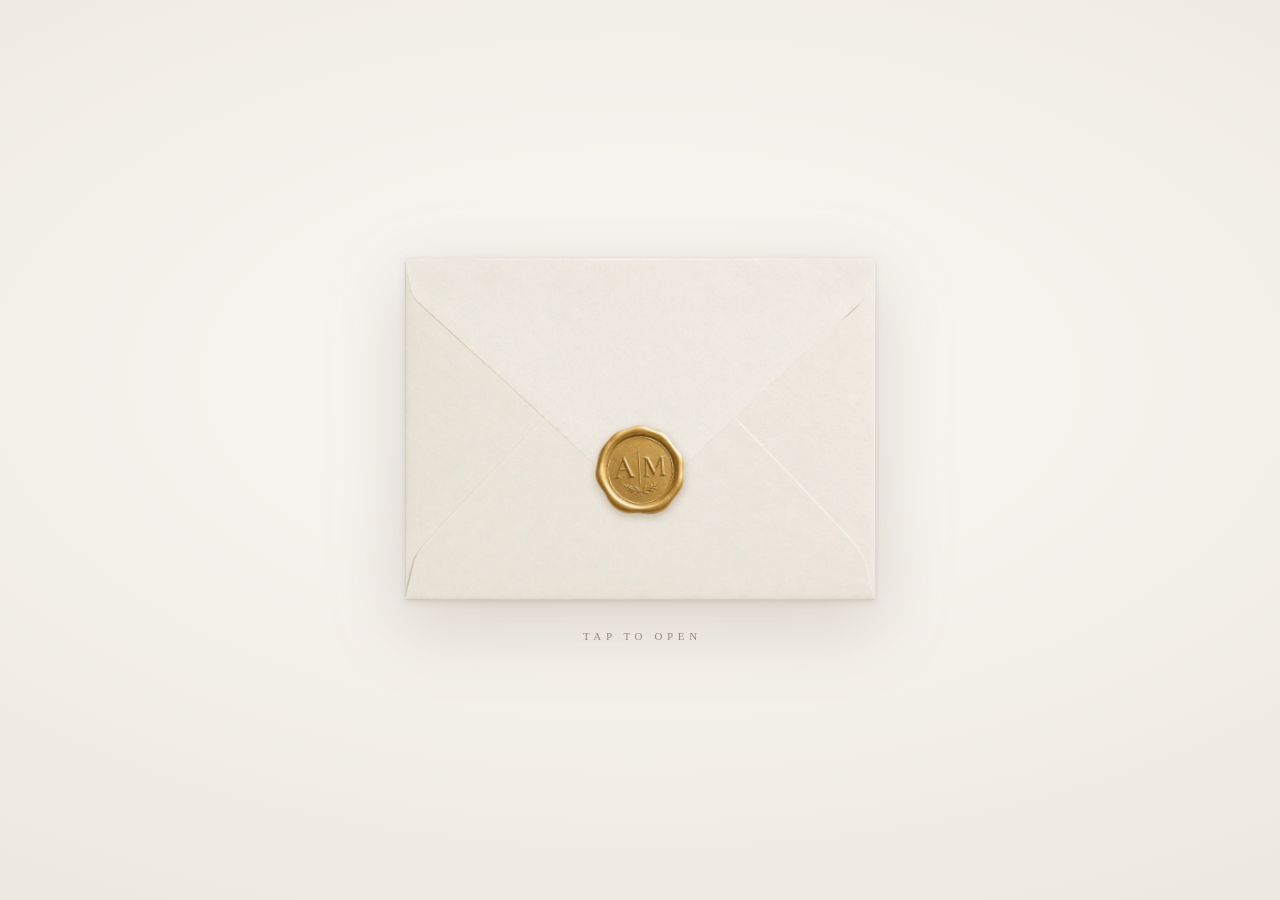
==== index.html @ 191d73ff "Fix the details photos on mobile They were correct on desktop and wrong on phones. Canva stores each" ====
<!DOCTYPE html><html dir="ltr" lang="en" class="theme light classic"><head><script>
(function(){
if(/Safari/.test(navigator.userAgent)&&!/Chrome/.test(navigator.userAgent)){
window.addEventListener('error',function(e){if(e.filename&&e.filename.includes('_assets/')){e.preventDefault();return true}},true);
window.addEventListener('unhandledrejection',function(e){if(e.reason&&String(e.reason).includes('ChunkLoadError')){e.preventDefault()}});
var originalError=console.error;console.error=function(){var msg=Array.prototype.slice.call(arguments).join(' ');if(msg.includes('ChunkLoadError')||msg.includes('Failed to load')||msg.includes('_assets/')){return}originalError.apply(console,arguments)};
}
})();
</script><meta charset="utf-8"><title>Abin & Meera — 26 Aug 2026</title><meta name="app-name" content="export_website"/><meta name="viewport" content="width=device-width, initial-scale=1"><link href="_assets/51de68ababd92cc2.ltr.css" rel="stylesheet" integrity="sha512-yXN6/0vReiT/pEACxqre0ZkjhPz/hUXtCYxTz8E3lwtt0NEXvEplAvezn38lfyx0t9R4vq7Kors0eoGOvlTQTA==" crossorigin="anonymous"><link href="_assets/static_font_4.ltr.css" rel="stylesheet"><link href="_assets/6d53009f637d7cfa.runtime.js" rel="preload" as="script" crossorigin="anonymous" integrity="sha512-ZqrKRQh5+sSP4uunRsfrNZFJjUaQnYYL6+1IJLg5zlVsRGAEG0lGAFNNkCyp446Gya3rLL2UVvQDMkDLxB+ZLg==" nonce="f3cfedc1-2fcd-4d2f-a387-704ff8410f55"><link href="_assets/1697c21489083965.s4le6a.vendor.js" rel="preload" as="script" crossorigin="anonymous" integrity="sha512-BK6NM4n3QfNfQN2IBUXni/SAQPOZAPOoPY5Heitd/dEXEuZV0FiEeXDyiSpJfw1DnDSC6YgMhRPpIDdqKAjaKg==" nonce="f3cfedc1-2fcd-4d2f-a387-704ff8410f55"><link href="_assets/69615eb1c477b9cb.vendor.js" rel="preload" as="script" crossorigin="anonymous" integrity="sha512-pddQCexKJLLZD3hJCTy0FE6pA0PoWKaIkZnrQlLwxObUh8iK6m/KVVZeTtEp46HYzLy0uqrJlNXxM1kvBUZ9EQ==" nonce="f3cfedc1-2fcd-4d2f-a387-704ff8410f55"><link href="_assets/db279027c94281c3.strings.js" rel="preload" as="script" crossorigin="anonymous" integrity="sha512-oizC7IGqNjgejWAQAkR0xD/JUqM+X7rpqZuGYwaQ6iROZH0fuOl6pavkwLsyJ2UMAph9IWGsLIO2Eafs4y7uLw==" nonce="f3cfedc1-2fcd-4d2f-a387-704ff8410f55"><link href="_assets/f879ca5edf06d1e2.ru-RU.js" rel="preload" as="script" crossorigin="anonymous" integrity="sha512-XrvdCxTsGxHFSPbT4rjnnUAqaSwbzZTnFVPbpuCU5y6V8Rxg7wUEQG5SW0Re5wMMPyclv5pbUDuDZQUQjQmMjw==" nonce="f3cfedc1-2fcd-4d2f-a387-704ff8410f55"><link href="_assets/04fae6a7f5b21093.js" rel="preload" as="script" crossorigin="anonymous" integrity="sha512-GjhR/GSk2ojIS+nfTfPsLfNOSUSJyC34zmcUVnZxv0CkFiETh2HiCWRDFfnWpFJmezQThUpFMTZYY8WYTdgnnQ==" nonce="f3cfedc1-2fcd-4d2f-a387-704ff8410f55"><meta name="referrer" content="strict-origin-when-cross-origin"><meta property="og:title" content="Abin & Meera"><meta property="og:type" content="website"><link rel="shortcut icon" href="favicon.png"><link rel="icon" href="favicon.png"><link rel="apple-touch-icon" href="favicon.png"><script nonce="f3cfedc1-2fcd-4d2f-a387-704ff8410f55">window['__canva_website_bootstrap__'] = JSON.parse('{"A":"DAHLFnbjrQw","B":"eyJhbGciOiJkaXIiLCJlbmMiOiJBMjU2R0NNIiwia2lkIjoia2lkLTE3Nzg0NzAzNjEzOTQifQ..b_9stNi61zidVj6-.jrvOGSoKsTOT5Glr7Pkk4MK67dziINT9CcvQWabQZvFbHL3IBUWjXd9abeBIIaTpNJzvnFRGGA.M363tlgNzQi1wi5Nxl7qTg"}');</script><script nonce="f3cfedc1-2fcd-4d2f-a387-704ff8410f55">
      document.addEventListener('contextmenu', (e) => {
        const isMedia = ['img', 'image', 'video', 'svg', 'picture'].some(
          tagName => tagName.localeCompare(e.target.tagName, undefined, { sensitivity: 'base' }) === 0,
        );
        isMedia && e.preventDefault();
      });
    </script></head><body><script nonce="f3cfedc1-2fcd-4d2f-a387-704ff8410f55">document.documentElement.classList.replace('adaptive', window.matchMedia('(prefers-color-scheme: dark)').matches ? 'dark' : 'light');</script><div id="root"></div><script nonce="f3cfedc1-2fcd-4d2f-a387-704ff8410f55">(function() {window['__canva_public_path__'] = '_assets\/'; window['bootstrap'] = JSON.parse('{"base":{"A?":"B","L":false,"N":false,"E":"c7f6dc3919e9f6739486a43f3a7457cae70d12fa","j":"1357214","K":1780094649,"F":{"A?":"B"},"G":"CLIENT_FULL","I":"A","O":{"A?":"B"},"M":"/_online","U":[],"V":[],"k":true,"a":{"K":"export_website","H":{}},"d":{"A":"wss://www.canva.com/_stream","B":{"F":"export_website"},"C":8388608},"b":{"A?":"H","C":{"a":"DESKTOP_APP"},"D":{"a":"DESKTOP_APP","c":"ru-RU"},"E":{},"P":[],"Q":[],"R":false,"S":false}},"page":{"A":{"B":{"A?":"A","A":"TAEXfxtKgiU","B":1},"C":{"A":1366,"B":768,"C":"D"},"Q":[],"R":[],"P":"ru-RU","D":"12","E":"","F":[],"G":{},"Y":{},"a":[],"b":[],"V":[],"W":[],"A":[{"A?":"i","a":"PBWyDxTjdyHk6tvv","R":false,"S":false,"U":false,"Q":{},"W":[],"X":[],"H":[],"L":{},"C":{"A":1366,"B":2664,"C":"D"},"G":{"A":"EAFYe02uMRw","B":1,"C":1},"D":{"C":"#ffffff","D":0,"F":false,"J":false,"G":false,"H":false},"r":[],"E":[{"5":{},"A?":"I","A":2.2737367544323206e-13,"B":-64.663697168407,"D":1491.147675967941,"C":2664.0000000000005,"E":0,"F":0,"BD":[],"BE":[],"BA":[],"BB":[],"Q":false,"S":false,"P":[],"T":{},"W":{},"_":"LB44Fgd5qdBqQqfP","a":{"B":{"A":{"A?":"d","A":"MAG-yC3Mlfo","B":1},"B":{"A":-2.2737367544323206e-13,"B":-2.011162016029516,"D":1495.17,"C":2664.0000000000005,"E":0},"E":0,"C":{}},"D":0,"F":false,"J":false,"G":false,"H":false},"e":[]},{"5":{},"A?":"I","A":1190.9421412409176,"B":321.4698156829062,"D":723.0603686341876,"C":144.61207372683748,"E":0,"F":0,"BD":[],"BE":[],"BA":[],"BB":[],"X":{"A?":"B","A":8,"B":{"C":"C","G":{"A":2631578.947368421}}},"Q":false,"S":false,"P":[],"T":{},"W":{},"_":"LBy976rX4qgyv3kd","a":{"A":false,"B":{"A":{"A?":"d","A":"MAE8VehDITc","B":1},"B":{"A":0,"B":0,"D":723.0603686341876,"C":144.61207372683748,"E":0},"E":0,"C":{"#000000":"#404040"}},"D":0,"F":false,"J":false,"G":false,"H":false},"e":[]},{"5":{},"A?":"I","A":2218.418937608252,"B":18.98675653304295,"D":255.5830829335652,"C":224.27415527420345,"E":0,"F":0,"BD":[],"BE":[],"BA":[],"BB":[],"X":{"A?":"B","A":3,"B":{"A":0,"C":"E"}},"Q":false,"S":false,"P":[],"T":{},"W":{},"_":"LBp3TPJCQw2ccYdT","a":{"B":{"A":{"A?":"d","A":"MAG-xgANCrg","B":1},"B":{"A":0,"B":0,"D":255.5830829335652,"C":224.27415527420345,"E":0},"E":0,"C":{}},"D":0,"F":false,"J":false,"G":false,"H":false},"e":[]},{"5":{},"A?":"I","A":1730.3646872642453,"B":0,"D":255.5830829335652,"C":224.27415527420345,"E":0,"F":0,"BD":[],"BE":[],"BA":[],"BB":[],"X":{"A?":"B","A":3,"B":{"A":0,"C":"E"}},"Q":false,"S":false,"P":[],"T":{},"W":{},"_":"LBNLsY553mFrv4jL","a":{"B":{"A":{"A?":"d","A":"MAG-xgANCrg","B":1},"B":{"A":0,"B":0,"D":255.5830829335652,"C":224.27415527420345,"E":0},"E":0,"C":{}},"D":0,"F":false,"J":false,"G":false,"H":false},"e":[]},{"5":{},"A?":"I","A":857.3329002992671,"B":18.98675653304295,"D":255.5830829335652,"C":224.27415527420345,"E":0,"F":0,"BD":[],"BE":[],"BA":[],"BB":[],"X":{"A?":"B","A":3,"B":{"A":0,"C":"E"}},"Q":false,"S":false,"P":[],"T":{},"W":{},"_":"LBBrLwK5t6zkdvdH","a":{"B":{"A":{"A?":"d","A":"MAG-xgANCrg","B":1},"B":{"A":0,"B":0,"D":255.5830829335652,"C":224.27415527420345,"E":0},"E":0,"C":{}},"D":0,"F":false,"J":false,"G":false,"H":false},"e":[]},{"5":{},"A?":"I","A":560.0120067325258,"B":531.3996940505738,"D":255.5830829335652,"C":224.27415527420345,"E":0,"F":0,"BD":[],"BE":[],"BA":[],"BB":[],"X":{"A?":"B","A":3,"B":{"A":0,"C":"D"}},"Q":false,"S":false,"P":[],"T":{},"W":{},"_":"LByBHNXhNQGQW9YY","a":{"B":{"A":{"A?":"d","A":"MAG-xgANCrg","B":1},"B":{"A":0,"B":0,"D":255.5830829335652,"C":224.27415527420345,"E":0},"E":0,"C":{}},"D":0,"F":false,"J":false,"G":false,"H":false},"e":[]},{"5":{},"A?":"I","A":331.2378514583224,"B":18.98675653304292,"D":255.5830829335652,"C":224.27415527420345,"E":0,"F":0,"BD":[],"BE":[],"BA":[],"BB":[],"X":{"A?":"B","A":3,"B":{"A":0,"C":"E"}},"Q":false,"S":false,"P":[],"T":{},"W":{},"_":"LBZ8hG1M7RcQvk9T","a":{"B":{"A":{"A?":"d","A":"MAG-xgANCrg","B":1},"B":{"A":0,"B":0,"D":255.5830829335652,"C":224.27415527420345,"E":0},"E":0,"C":{}},"D":0,"F":false,"J":false,"G":false,"H":false},"e":[]},{"5":{},"A?":"I","A":45.07362835850654,"B":531.3996940505738,"D":255.5830829335652,"C":224.27415527420345,"E":0,"F":0,"BD":[],"BE":[],"BA":[],"BB":[],"X":{"A?":"B","A":3,"B":{"A":0,"C":"E"}},"Q":false,"S":false,"P":[],"T":{},"W":{},"_":"LBW44jXp9HNpF9LF","a":{"B":{"A":{"A?":"d","A":"MAG-xgANCrg","B":1},"B":{"A":0,"B":0,"D":255.5830829335652,"C":224.27415527420345,"E":0},"E":0,"C":{}},"D":0,"F":false,"J":false,"G":false,"H":false},"e":[]},{"5":{},"A?":"I","A":331.2378514583224,"B":1046.6975334642711,"D":255.5830829335652,"C":224.27415527420345,"E":0,"F":0,"BD":[],"BE":[],"BA":[],"BB":[],"X":{"A?":"B","A":3,"B":{"A":0,"C":"D"}},"Q":false,"S":false,"P":[],"T":{},"W":{},"_":"LBT6Mbj8TvKN2VNS","a":{"B":{"A":{"A?":"d","A":"MAG-xgANCrg","B":1},"B":{"A":0,"B":0,"D":255.5830829335652,"C":224.27415527420345,"E":0},"E":0,"C":{}},"D":0,"F":false,"J":false,"G":false,"H":false},"e":[]},{"5":{},"A?":"I","A":2439.725844725796,"B":532.8421449986569,"D":255.5830829335652,"C":224.27415527420345,"E":0,"F":0,"BD":[],"BE":[],"BA":[],"BB":[],"X":{"A?":"B","A":3,"B":{"A":0,"C":"E"}},"Q":false,"S":false,"P":[],"T":{},"W":{},"_":"LBM49fPXYFb4d6W5","a":{"B":{"A":{"A?":"d","A":"MAG-xgANCrg","B":1},"B":{"A":0,"B":0,"D":255.5830829335652,"C":224.27415527420345,"E":0},"E":0,"C":{}},"D":0,"F":false,"J":false,"G":false,"H":false},"e":[]},{"5":{},"A?":"I","A":2015.9344657295392,"B":531.3996940505738,"D":255.5830829335652,"C":224.27415527420345,"E":0,"F":0,"BD":[],"BE":[],"BA":[],"BB":[],"X":{"A?":"B","A":3,"B":{"A":0,"C":"D"}},"Q":false,"S":false,"P":[],"T":{},"W":{},"_":"LB2vq61rC57WqJxT","a":{"B":{"A":{"A?":"d","A":"MAG-xgANCrg","B":1},"B":{"A":0,"B":0,"D":255.5830829335652,"C":224.27415527420345,"E":0},"E":0,"C":{}},"D":0,"F":false,"J":false,"G":false,"H":false},"e":[]},{"5":{},"A?":"I","A":2218.418937608252,"B":1046.697533464271,"D":255.5830829335652,"C":224.27415527420345,"E":0,"F":0,"BD":[],"BE":[],"BA":[],"BB":[],"X":{"A?":"B","A":3,"B":{"A":0,"C":"D"}},"Q":false,"S":false,"P":[],"T":{},"W":{},"_":"LB3S5SzmPrS5hH6d","a":{"B":{"A":{"A?":"d","A":"MAG-xgANCrg","B":1},"B":{"A":0,"B":0,"D":255.5830829335652,"C":224.27415527420345,"E":0},"E":0,"C":{}},"D":0,"F":false,"J":false,"G":false,"H":false},"e":[]},{"5":{},"A?":"I","A":1730.3646872642453,"B":1046.697533464271,"D":255.5830829335652,"C":224.27415527420345,"E":0,"F":0,"BD":[],"BE":[],"BA":[],"BB":[],"X":{"A?":"B","A":3,"B":{"A":0,"C":"D"}},"Q":false,"S":false,"P":[],"T":{},"W":{},"_":"LB4SQ62Kv0GYJQ9W","a":{"B":{"A":{"A?":"d","A":"MAG-xgANCrg","B":1},"B":{"A":0,"B":0,"D":255.5830829335652,"C":224.27415527420345,"E":0},"E":0,"C":{}},"D":0,"F":false,"J":false,"G":false,"H":false},"e":[]},{"5":{},"A?":"I","A":857.3329002992671,"B":1046.697533464271,"D":255.5830829335652,"C":224.27415527420345,"E":0,"F":0,"BD":[],"BE":[],"BA":[],"BB":[],"X":{"A?":"B","A":3,"B":{"A":0,"C":"D"}},"Q":false,"S":false,"P":[],"T":{},"W":{},"_":"LBnFzbJDLQHZ5TJl","a":{"B":{"A":{"A?":"d","A":"MAG-xgANCrg","B":1},"B":{"A":0,"B":0,"D":255.5830829335652,"C":224.27415527420345,"E":0},"E":0,"C":{}},"D":0,"F":false,"J":false,"G":false,"H":false},"e":[]},{"5":{},"A?":"K","A":930.1779061069924,"B":200.12487695431258,"D":965.7502460913748,"C":285.72370058933944,"E":0,"F":0,"BD":[],"BE":[],"BA":[],"BB":[],"X":{"A?":"B","A":8,"B":{"C":"C","G":{"A":2631578.947368421}}},"Q":false,"S":false,"N":"heading","P":[],"T":{},"W":{},"_":"LBvVZBTcbPSl5cjH","a":{"A":[{"A?":"A","A":"Abin\\n"}],"B":[{"A?":"A","A":{"color":{"B":"#404040"},"font-family":{"B":"YAFdJnPX3ZE,0"},"font-size":{"B":"198.493"},"font-weight":{"B":"light"},"text-align":{"B":"center"},"text-transform":{"B":"uppercase"}}},{"A?":"B","A":5},{"A?":"A","A":{"decoration":{"B":"none"},"direction":{"B":"ltr"},"fill-id":{"B":"none"},"font-feature-calt":{"B":"off"},"font-feature-clig":{"B":"off"},"font-feature-liga":{"B":"off"},"font-kerning":{"B":"none"},"font-size-modifier":{"B":"1"},"font-style":{"B":"normal"},"head-indent":{"B":"0.0"},"kerning":{"B":"0.0"},"leading":{"B":"1400.0"},"link":{"B":""},"list-level":{"B":"0.0"},"list-marker":{"B":"none"},"list-number-set":{"B":"none"},"semantics":{"B":"p"},"spacing":{"B":"0.0"},"start-us":{"B":"0"},"strikethrough":{"B":"none"},"style":{"B":"body"},"tracking":{"B":"0.0"},"vertical-align":{"B":"0%"}}},{"A?":"B","A":1},{"A?":"A","A":{"color":{},"decoration":{},"direction":{},"fill-id":{},"font-family":{},"font-feature-calt":{},"font-feature-clig":{},"font-feature-liga":{},"font-kerning":{},"font-size":{},"font-size-modifier":{},"font-style":{},"font-weight":{},"head-indent":{},"kerning":{},"leading":{},"link":{},"list-level":{},"list-marker":{},"list-number-set":{},"semantics":{},"spacing":{},"start-us":{},"strikethrough":{},"style":{},"text-align":{},"text-transform":{},"tracking":{},"vertical-align":{}}}],"E":{}},"b":{"A":[6]},"d":"A","e":849.4023715656793,"f":251.3014,"l":false,"h":"A"},{"5":{},"A?":"K","A":1748.7188857295394,"B":436.32008548047986,"D":493.3598290390402,"C":94.21558,"E":0,"F":0,"BD":[],"BE":[],"BA":[],"BB":[],"X":{"A?":"B","A":8,"B":{"C":"C","G":{"A":2631578.947368421}}},"Q":false,"S":false,"N":"heading","P":[],"T":{},"W":{},"_":"LB4pfYcMGvChD7Bw","a":{"A":[{"A?":"A","A":"26.08.2026\\n"}],"B":[{"A?":"A","A":{"color":{"B":"#404040"},"font-family":{"B":"YAFdJnPX3ZE,0"},"font-size":{"B":"78.9221"},"link":{"B":"https://calendar.google.com/calendar/render?action=TEMPLATE&text=%D0%A1%D0%B2%D0%B0%D0%B4%D1%8C%D0%B1%D0%B0+%D0%93%D0%BB%D0%B5%D0%B1%D0%B0+%D0%B8+%D0%9A%D1%81%D1%8E%D1%88%D0%B8&dates=20260808%2F20260809&details=&location=%D1%83%D0%BB+.%D0%9F%D0%B0%D1%80%D1%82%D0%B8%D0%B7%D0%B0%D0%BD%D1%81%D0%BA%D0%B8%D0%B9+%D0%BF%D1%80%D0%BE%D1%81%D0%BF%D0%B5%D0%BA%D1%82+150&ctz=UTC"},"text-align":{"B":"center"},"text-transform":{"B":"uppercase"}}},{"A?":"B","A":11},{"A?":"A","A":{"direction":{"B":"ltr"},"fill-id":{"B":"none"},"font-feature-calt":{"B":"off"},"font-feature-clig":{"B":"off"},"font-feature-liga":{"B":"off"},"font-kerning":{"B":"none"},"font-size-modifier":{"B":"1"},"head-indent":{"B":"0.0"},"kerning":{"B":"0.0"},"leading":{"B":"1400.0"},"list-level":{"B":"0.0"},"list-marker":{"B":"none"},"list-number-set":{"B":"none"},"semantics":{"B":"p"},"spacing":{"B":"0.0"},"start-us":{"B":"0"},"strikethrough":{"B":"none"},"style":{"B":"body"},"tracking":{"B":"0.0"},"vertical-align":{"B":"0%"}}},{"A?":"B","A":1},{"A?":"A","A":{"color":{},"direction":{},"fill-id":{},"font-family":{},"font-feature-calt":{},"font-feature-clig":{},"font-feature-liga":{},"font-kerning":{},"font-size":{},"font-size-modifier":{},"head-indent":{},"kerning":{},"leading":{},"link":{},"list-level":{},"list-marker":{},"list-number-set":{},"semantics":{},"spacing":{},"start-us":{},"strikethrough":{},"style":{},"text-align":{},"text-transform":{},"tracking":{},"vertical-align":{}}}],"E":{}},"b":{"A":[11]},"d":"A","l":false,"h":"A"},{"5":{},"A?":"K","A":1392.5983786224365,"B":294.58135936345803,"D":776.8372812730839,"C":280.333607813617,"E":0,"F":0,"BD":[],"BE":[],"BA":[],"BB":[],"X":{"A?":"B","A":8,"B":{"C":"C","G":{"A":2631578.947368421}}},"Q":false,"S":false,"N":"heading","P":[],"T":{},"W":{},"_":"LBp1qjgbD8vJZfbt","a":{"A":[{"A?":"A","A":"Meera\\n"}],"B":[{"A?":"A","A":{"color":{"B":"#404040"},"font-family":{"B":"YAFdJnPX3ZE,0"},"font-size":{"B":"26.0026"},"font-weight":{"B":"light"},"text-align":{"B":"center"},"text-transform":{"B":"uppercase"}}},{"A?":"B","A":6},{"A?":"A","A":{"decoration":{"B":"none"},"direction":{"B":"ltr"},"fill-id":{"B":"none"},"font-feature-calt":{"B":"off"},"font-feature-clig":{"B":"off"},"font-feature-liga":{"B":"off"},"font-kerning":{"B":"none"},"font-size-modifier":{"B":"1"},"font-style":{"B":"normal"},"head-indent":{"B":"0.0"},"kerning":{"B":"0.0"},"leading":{"B":"1400.0"},"link":{"B":""},"list-level":{"B":"0.0"},"list-marker":{"B":"none"},"list-number-set":{"B":"none"},"semantics":{"B":"p"},"spacing":{"B":"0.0"},"start-us":{"B":"0"},"strikethrough":{"B":"none"},"style":{"B":"body"},"tracking":{"B":"0.0"},"vertical-align":{"B":"0%"}}},{"A?":"B","A":1},{"A?":"A","A":{"color":{},"decoration":{},"direction":{},"fill-id":{},"font-family":{},"font-feature-calt":{},"font-feature-clig":{},"font-feature-liga":{},"font-kerning":{},"font-size":{},"font-size-modifier":{},"font-style":{},"font-weight":{},"head-indent":{},"kerning":{},"leading":{},"link":{},"list-level":{},"list-marker":{},"list-number-set":{},"semantics":{},"spacing":{},"start-us":{},"strikethrough":{},"style":{},"text-align":{},"text-transform":{},"tracking":{},"vertical-align":{}}}],"E":{}},"b":{"A":[6]},"d":"A","e":89.50564445493343,"f":32.29948,"l":false,"h":"A"}],"I":[]},{"A?":"i","a":"PBgv5B2mf8PPGm2w","R":false,"S":false,"U":false,"Q":{},"W":[],"X":[],"H":[],"L":{},"C":{"A":1366,"B":2646,"C":"D"},"D":{"C":"#ffffff","D":0,"F":false,"J":false,"G":false,"H":false},"r":[],"E":[{"5":{},"A?":"I","A":-8.900215698963507,"B":-62.51798470747292,"D":1491.035969414946,"C":2663.800431397927,"E":0,"F":0,"BD":[],"BE":[],"BA":[],"BB":[],"Q":false,"S":false,"P":[],"T":{},"W":{},"_":"LBnKfMxbrrbhbRsL","a":{"B":{"A":{"A?":"d","A":"MAG-yC3Mlfo","B":1},"B":{"A":-2.2737367544323206e-13,"B":-2.0110113535700975,"D":1495.0579921220863,"C":2663.800431397927,"E":0},"E":0,"C":{}},"D":0,"F":false,"J":false,"G":false,"H":true},"e":[]},{"5":{},"A?":"K","A":759.6856257394513,"B":237.04616180932015,"D":891.9076763813597,"C":328.1778,"E":0,"F":0,"BD":[],"BE":[],"BA":[],"BB":[],"X":{"A?":"B","A":8,"B":{"C":"B","G":{"A":1388888.888888889}}},"Q":false,"S":false,"N":"heading","P":[],"T":{},"W":{},"_":"LBHbMmMsThdzL2QZ","a":{"A":[{"A?":"A","A":"2026\\n"}],"B":[{"A?":"A","A":{"color":{"B":"#404040"},"font-family":{"B":"YAFdJnPX3ZE,0"},"font-size":{"B":"259.111"},"font-weight":{"B":"light"},"link":{"B":"https://calendar.google.com/calendar/render?action=TEMPLATE&text=%D0%A1%D0%B2%D0%B0%D0%B4%D1%8C%D0%B1%D0%B0+%D0%93%D0%BB%D0%B5%D0%B1%D0%B0+%D0%B8+%D0%9A%D1%81%D1%8E%D1%88%D0%B8&dates=20260808%2F20260809&details=&location=%D1%83%D0%BB+.%D0%9F%D0%B0%D1%80%D1%82%D0%B8%D0%B7%D0%B0%D0%BD%D1%81%D0%BA%D0%B8%D0%B9+%D0%BF%D1%80%D0%BE%D1%81%D0%BF%D0%B5%D0%BA%D1%82+150&ctz=UTC"},"text-align":{"B":"center"},"text-transform":{"B":"uppercase"}}},{"A?":"B","A":4},{"A?":"A","A":{"direction":{"B":"ltr"},"fill-id":{"B":"none"},"font-feature-calt":{"B":"off"},"font-feature-clig":{"B":"off"},"font-feature-liga":{"B":"off"},"font-kerning":{"B":"none"},"font-size-modifier":{"B":"1"},"font-style":{"B":"normal"},"head-indent":{"B":"0.0"},"kerning":{"B":"0.0"},"leading":{"B":"1400.0"},"list-level":{"B":"0.0"},"list-marker":{"B":"none"},"list-number-set":{"B":"none"},"semantics":{"B":"p"},"spacing":{"B":"0.0"},"start-us":{"B":"0"},"strikethrough":{"B":"none"},"style":{"B":"body"},"tracking":{"B":"0.0"},"vertical-align":{"B":"0%"}}},{"A?":"B","A":1},{"A?":"A","A":{"color":{},"direction":{},"fill-id":{},"font-family":{},"font-feature-calt":{},"font-feature-clig":{},"font-feature-liga":{},"font-kerning":{},"font-size":{},"font-size-modifier":{},"font-style":{},"font-weight":{},"head-indent":{},"kerning":{},"leading":{},"link":{},"list-level":{},"list-marker":{},"list-number-set":{},"semantics":{},"spacing":{},"start-us":{},"strikethrough":{},"style":{},"text-align":{},"text-transform":{},"tracking":{},"vertical-align":{}}}],"E":{}},"b":{"A":[5]},"d":"A","l":false,"g":false,"h":"A"},{"5":{},"A?":"K","A":371.7842977497981,"B":375.55016979004375,"D":597.3287118639679,"C":285.8636,"E":0,"F":0,"BD":[],"BE":[],"BA":[],"BB":[],"X":{"A?":"B","A":8,"B":{"C":"B","G":{"A":1388888.888888889}}},"Q":false,"S":false,"N":"heading","P":[],"T":{},"W":{},"_":"LB6bbrRCkS9dXg3V","a":{"A":[{"A?":"A","A":"26.08\\n"}],"B":[{"A?":"A","A":{"color":{"B":"#404040"},"font-family":{"B":"YAFdJnPX3ZE,0"},"font-size":{"B":"225.682"},"font-weight":{"B":"light"},"text-align":{"B":"center"}}},{"A?":"B","A":6},{"A?":"A","A":{"direction":{"B":"ltr"},"fill-id":{"B":"none"},"font-feature-calt":{"B":"off"},"font-feature-clig":{"B":"off"},"font-feature-liga":{"B":"off"},"font-kerning":{"B":"none"},"font-size-modifier":{"B":"1"},"font-style":{"B":"normal"},"head-indent":{"B":"0.0"},"kerning":{"B":"0.0"},"leading":{"B":"1400.0"},"list-level":{"B":"0.0"},"list-marker":{"B":"none"},"list-number-set":{"B":"none"},"semantics":{"B":"p"},"spacing":{"B":"0.0"},"start-us":{"B":"0"},"strikethrough":{"B":"none"},"style":{"B":"body"},"tracking":{"B":"0.0"},"vertical-align":{"B":"0%"}}},{"A?":"B","A":1},{"A?":"A","A":{"color":{},"direction":{},"fill-id":{},"font-family":{},"font-feature-calt":{},"font-feature-clig":{},"font-feature-liga":{},"font-kerning":{},"font-size":{},"font-size-modifier":{},"font-style":{},"font-weight":{},"head-indent":{},"kerning":{},"leading":{},"list-level":{},"list-marker":{},"list-number-set":{},"semantics":{},"spacing":{},"start-us":{},"strikethrough":{},"style":{},"text-align":{},"tracking":{},"vertical-align":{}}}],"E":{}},"b":{"A":[6]},"d":"A","l":false,"g":false,"h":"A"},{"5":{},"A?":"I","A":1878.4692660849591,"B":605.314536451972,"D":706.730031766918,"C":706.730031766918,"E":9.594795280053248,"F":0,"BD":[],"BE":[],"BA":[],"BB":[],"X":{"A?":"B","A":6,"B":{"C":"D","G":{"A":1041666.6666666667}}},"Q":false,"S":false,"P":[],"T":{},"W":{},"_":"LB1NxqppKPSLhhSb","a":{"B":{"A":{"A?":"d","A":"MAHCV9iJkv4","B":1},"B":{"A":0,"B":0,"D":706.730031766918,"C":706.730031766918,"E":0},"E":0,"C":{}},"D":0,"F":false,"J":false,"G":false,"H":false},"e":[]},{"5":{},"A?":"I","A":1393.3149168647365,"B":55.60996458531639,"D":706.730031766918,"C":706.730031766918,"E":-6.055010297812731,"F":0,"BD":[],"BE":[],"BA":[],"BB":[],"X":{"A?":"B","A":6,"B":{"C":"E","G":{"A":1315789.4736842106}}},"Q":false,"S":false,"P":[],"T":{},"W":{},"_":"LBTpcLfjR9YMF5WQ","a":{"B":{"A":{"A?":"d","A":"MAHCV8O34xM","B":1},"B":{"A":0,"B":0,"D":706.730031766918,"C":706.730031766918,"E":0},"E":0,"C":{}},"D":0,"F":false,"J":false,"G":false,"H":false},"e":[]},{"5":{},"A?":"I","A":1318,"B":198.00896228854623,"D":255.5830829335652,"C":224.27415527420345,"E":0,"F":0,"BD":[],"BE":[],"BA":[],"BB":[],"X":{"A?":"B","A":3,"B":{"A":0,"C":"E"}},"Q":false,"S":false,"P":[],"T":{},"W":{},"_":"LB1JqnQKysLh870r","a":{"B":{"A":{"A?":"d","A":"MAG-xgANCrg","B":1},"B":{"A":0,"B":0,"D":255.5830829335652,"C":224.27415527420345,"E":0},"E":0,"C":{}},"D":0,"F":false,"J":false,"G":false,"H":false},"e":[]},{"5":{},"A?":"I","A":1808.9739507634504,"B":865.5612996206111,"D":255.5830829335652,"C":224.27415527420345,"E":0,"F":0,"BD":[],"BE":[],"BA":[],"BB":[],"X":{"A?":"B","A":3,"B":{"A":0,"C":"D"}},"Q":false,"S":false,"P":[],"T":{},"W":{},"_":"LB9YJ0Hbz0T39m9L","a":{"B":{"A":{"A?":"d","A":"MAG-xgANCrg","B":1},"B":{"A":0,"B":0,"D":255.5830829335652,"C":224.27415527420345,"E":0},"E":0,"C":{}},"D":0,"F":false,"J":false,"G":false,"H":false},"e":[]},{"5":{},"A?":"H","A":580.2019614757187,"B":344.69607304970873,"D":660.465316754837,"C":210.84284682997975,"E":0,"F":0.08,"BD":[],"BE":[],"BA":[],"BB":[],"X":{"A?":"B","A":8,"B":{"C":"B","G":{"A":1388888.888888889}}},"Q":false,"S":false,"P":[],"T":{},"W":{},"_":"LBr9VhfnL5wlD2Bm","b":660.465316754837,"a":210.84284682997975,"y":{},"e":{},"c":[{"5":{},"A?":"I","A":1.1368683772161603e-13,"B":0,"D":259.21137769312895,"C":144.61207372683748,"E":0,"F":0,"BD":[],"BE":[],"BA":[],"BB":[],"X":{"A?":"A"},"Q":false,"S":false,"P":[],"T":{},"W":{},"_":"LB6MJSYwBHRCTlxl","a":{"A":false,"B":{"A":{"A?":"d","A":"MAE8VehDITc","B":1},"B":{"A":0,"B":0,"D":723.0603686341876,"C":144.61207372683748,"E":0},"E":0,"C":{"#000000":"#404040"}},"D":0,"F":false,"J":false,"G":false,"H":false},"e":[]},{"5":{},"A?":"I","A":33.30402592284338,"B":401.253939061708,"D":259.21137769312895,"C":144.61207372683748,"E":0,"F":0,"BD":[],"BE":[],"BA":[],"BB":[],"X":{"A?":"A"},"Q":false,"S":false,"P":[],"T":{},"W":{},"_":"LBKwGMhgpjhBNxvW","a":{"A":false,"B":{"A":{"A?":"d","A":"MAE8VehDITc","B":1},"B":{"A":0,"B":0,"D":723.0603686341876,"C":144.61207372683748,"E":0},"E":0,"C":{"#000000":"#404040"}},"D":0,"F":false,"J":false,"G":true,"H":false},"e":[]},{"5":{},"A?":"I","A":28.812528491576586,"B":230.7583699584782,"D":221.56106275576957,"C":182.03031833840328,"E":0,"F":0.06,"BD":[],"BE":[],"BA":[],"BB":[],"X":{"A?":"A"},"Q":false,"S":false,"P":[],"T":{},"W":{},"_":"LB4DLf58jglzh1vr","a":{"A":true,"B":{"A":{"A?":"d","A":"MAG-x-f_hsw","B":1},"I":{"A?":"d","A":"MAG-x_7fIHw","B":1},"B":{"A":5.684341886080802e-14,"B":-180.84920565701083,"D":546.4,"C":183.04399999999998,"E":0},"E":0,"C":{}},"D":0,"F":false,"J":false,"G":false,"H":false},"e":[]}],"d":[]},{"5":{},"A?":"K","A":1121.5441446134344,"B":185.13315684936083,"D":995.7336863012786,"C":189.9619637192757,"E":0,"F":0,"BD":[],"BE":[],"BA":[],"BB":[],"X":{"A?":"B","A":8,"B":{"C":"B","G":{"A":1388888.888888889}}},"Q":false,"S":false,"P":[],"T":{},"W":{},"_":"LBfyxWGBXz8qHllC","a":{"A":[{"A?":"A","A":"Together with their families, they joyfully invite you to share in the celebration of their wedding.\\n"}],"B":[{"A?":"A","A":{"color":{"B":"#404040"},"font-family":{"B":"YADSvvPAniY,0"},"font-size":{"B":"46.6667"},"leading":{"B":"1150.0"},"text-align":{"B":"center"},"tracking":{"B":"-11.0"}}},{"A?":"B","A":101},{"A?":"A","A":{"fill-id":{"B":"none"}}},{"A?":"B","A":81},{"A?":"A","A":{"color":{},"fill-id":{},"font-family":{},"font-size":{},"leading":{},"text-align":{},"tracking":{}}}],"E":{}},"b":{"A":[27,31,24]},"d":"A","e":845.6694868675345,"f":161.333335,"l":false,"g":false,"h":"A"},{"5":{},"A?":"I","A":2379.398669731057,"B":16.89760753312973,"D":255.5830829335652,"C":224.27415527420345,"E":0,"F":0,"BD":[],"BE":[],"BA":[],"BB":[],"X":{"A?":"B","A":3,"B":{"A":0,"C":"E"}},"Q":false,"S":false,"P":[],"T":{},"W":{},"_":"LBK1sKp9Fcqb1B80","a":{"B":{"A":{"A?":"d","A":"MAG-xgANCrg","B":1},"B":{"A":0,"B":0,"D":255.5830829335652,"C":224.27415527420345,"E":0},"E":0,"C":{}},"D":0,"F":false,"J":false,"G":false,"H":false},"e":[]},{"5":{},"A?":"I","A":920.614885176443,"B":1053.0753016838567,"D":255.5830829335652,"C":224.27415527420345,"E":0,"F":0,"BD":[],"BE":[],"BA":[],"BB":[],"X":{"A?":"B","A":3,"B":{"A":0,"C":"D"}},"Q":false,"S":false,"P":[],"T":{},"W":{},"_":"LBmfLcxtxLB32VB2","a":{"B":{"A":{"A?":"d","A":"MAG-xgANCrg","B":1},"B":{"A":0,"B":0,"D":255.5830829335652,"C":224.27415527420345,"E":0},"E":0,"C":{}},"D":0,"F":false,"J":false,"G":false,"H":false},"e":[]},{"5":{},"A?":"I","A":461.3492296165051,"B":16.89760753312973,"D":255.5830829335652,"C":224.27415527420345,"E":0,"F":0,"BD":[],"BE":[],"BA":[],"BB":[],"X":{"A?":"B","A":3,"B":{"A":0,"C":"E"}},"Q":false,"S":false,"P":[],"T":{},"W":{},"_":"LB3ZWfhNZrXQcL97","a":{"B":{"A":{"A?":"d","A":"MAG-xgANCrg","B":1},"B":{"A":0,"B":0,"D":255.5830829335652,"C":224.27415527420345,"E":0},"E":0,"C":{}},"D":0,"F":false,"J":false,"G":false,"H":false},"e":[]},{"5":{},"A?":"K","A":2.842170943040401e-14,"B":129.38435198363982,"D":1107.2312960327206,"C":151.6666,"E":0,"F":0,"BD":[],"BE":[],"BA":[],"BB":[],"X":{"A?":"B","A":8,"B":{"C":"B","G":{"A":1388888.888888889}}},"Q":false,"S":false,"N":"heading","P":[],"T":{},"W":{},"_":"LBFrqgHlMcHcwVSw","a":{"A":[{"A?":"A","A":"We are blessed\\n"}],"B":[{"A?":"A","A":{"color":{"B":"#404040"},"font-family":{"B":"YAFdJg7KuRM,0"},"font-size":{"B":"126.667"},"text-align":{"B":"center"}}},{"A?":"B","A":15},{"A?":"A","A":{"decoration":{"B":"none"},"direction":{"B":"ltr"},"fill-id":{"B":"none"},"font-feature-calt":{"B":"off"},"font-feature-clig":{"B":"off"},"font-feature-liga":{"B":"off"},"font-kerning":{"B":"none"},"font-size-modifier":{"B":"1"},"head-indent":{"B":"0.0"},"kerning":{"B":"0.0"},"leading":{"B":"1400.0"},"link":{"B":""},"list-level":{"B":"0.0"},"list-marker":{"B":"none"},"list-number-set":{"B":"none"},"semantics":{"B":"p"},"spacing":{"B":"0.0"},"start-us":{"B":"0"},"strikethrough":{"B":"none"},"style":{"B":"body"},"tracking":{"B":"0.0"},"vertical-align":{"B":"0%"}}},{"A?":"B","A":1},{"A?":"A","A":{"color":{},"decoration":{},"direction":{},"fill-id":{},"font-family":{},"font-feature-calt":{},"font-feature-clig":{},"font-feature-liga":{},"font-kerning":{},"font-size":{},"font-size-modifier":{},"head-indent":{},"kerning":{},"leading":{},"link":{},"list-level":{},"list-marker":{},"list-number-set":{},"semantics":{},"spacing":{},"start-us":{},"strikethrough":{},"style":{},"text-align":{},"tracking":{},"vertical-align":{}}}],"E":{}},"b":{"A":[13]},"d":"A","l":false,"h":"A"},{"5":{},"A?":"K","A":163.83804398800825,"B":185.13315684936083,"D":995.7336863012786,"C":127.55710438179526,"E":0,"F":0,"BD":[],"BE":[],"BA":[],"BB":[],"X":{"A?":"B","A":8,"B":{"C":"B","G":{"A":1388888.888888889}}},"Q":false,"S":false,"P":[],"T":{},"W":{},"_":"LB2bkd4syGGqkKjX","a":{"A":[{"A?":"A","A":"to invite you to the Holy Matrimony of Abin & Dr. Meera, and the reception that follows.\\n"}],"B":[{"A?":"A","A":{"color":{"B":"#404040"},"fill-id":{"B":"none"},"font-family":{"B":"YADSvvPAniY,0"},"font-size":{"B":"46.6667"},"leading":{"B":"1150.0"},"text-align":{"B":"center"},"tracking":{"B":"-11.0"}}},{"A?":"B","A":89},{"A?":"A","A":{"color":{},"fill-id":{},"font-family":{},"font-size":{},"leading":{},"text-align":{},"tracking":{}}}],"E":{}},"b":{"A":[39,33]},"d":"A","e":845.6694868675345,"f":108.333335,"l":false,"g":false,"h":"A"}],"I":[]},{"A?":"i","a":"PBPkhd3kdZT8D3Ql","R":false,"S":false,"U":false,"Q":{},"W":[],"X":[],"H":[],"L":{},"C":{"A":1366,"B":2481,"C":"D"},"D":{"C":"#ffffff","D":0,"F":false,"J":false,"G":false,"H":false},"r":[],"E":[{"5":{},"A?":"I","A":-33.1069218115756,"B":0,"D":1566.0091512239778,"C":2589.1577345365104,"E":0,"F":0,"BD":[],"BE":[],"BA":[],"BB":[],"Q":false,"S":false,"P":[],"T":{},"W":{},"_":"LBj1650PFCLbBDq8","a":{"B":{"A":{"A?":"d","A":"MAG-yC3Mlfo","B":1},"B":{"A":-118.14087045631709,"B":-38.3500142386016,"D":1604.3591654625795,"C":2858.546397260721,"E":0},"E":0,"C":{}},"D":0,"F":false,"J":false,"G":false,"H":false},"e":[]},{"5":{},"A?":"I","A":1369.4225425923287,"B":180.45922293736737,"D":1005.0815541252653,"C":821.6541704974044,"E":-2.7767119656789756,"F":0,"BD":[],"BE":[],"BA":[],"BB":[],"X":{"A?":"B","A":6,"B":{"C":"E","G":{"A":1219512.1951219514}}},"Q":false,"S":false,"P":[],"T":{},"W":{},"_":"LB3Y9XM7WLxCHHrz","a":{"B":{"A":{"A?":"d","A":"MAHCV7H4ELM","B":1},"B":{"A":0,"B":0,"D":1005.0815541252653,"C":821.6541704974044,"E":0},"E":0,"C":{}},"D":0,"F":false,"J":false,"G":false,"H":false},"e":[]},{"5":{},"A?":"K","A":1003.6722976356393,"B":185.13315684936083,"D":1044.2668431506393,"C":153.471443,"E":0,"F":0,"BD":[],"BE":[],"BA":[],"BB":[],"X":{"A?":"B","A":8,"B":{"C":"B","G":{"A":1724137.9310344828}}},"Q":false,"S":false,"P":[],"T":{},"W":{},"_":"LBDB12P3ByGYFPqn","a":{"A":[{"A?":"A","A":"St. Athanasious Jacobite Syrian Church, Puthencruz\\n"}],"B":[{"A?":"A","A":{"color":{"B":"#404040"},"font-family":{"B":"YADSvvPAniY,0"},"font-size":{"B":"54.9477"},"leading":{"B":"1610.0"},"text-align":{"B":"center"},"tracking":{"B":"-11.0"}}},{"A?":"B","A":51},{"A?":"A","A":{"fill-id":{"B":"none"}}},{"A?":"B","A":1},{"A?":"A","A":{"color":{},"fill-id":{},"font-family":{},"font-size":{},"leading":{},"text-align":{},"tracking":{}}}],"E":{}},"b":{"A":[31,25]},"d":"B","l":false,"g":false,"h":"A"},{"5":{},"A?":"K","A":186.51321359865307,"B":129.38435198363982,"D":1107.2312960327206,"C":151.6666,"E":0,"F":0,"BD":[],"BE":[],"BA":[],"BB":[],"X":{"A?":"B","A":8,"B":{"C":"B","G":{"A":1724137.9310344828}}},"Q":false,"S":false,"N":"heading","P":[],"T":{},"W":{},"_":"LBpyXSZNcbNT7k81","a":{"A":[{"A?":"A","A":"Before the wedding\\n"}],"B":[{"A?":"A","A":{"color":{"B":"#404040"},"font-family":{"B":"YAFdJg7KuRM,0"},"font-size":{"B":"126.667"},"text-align":{"B":"center"}}},{"A?":"B","A":19},{"A?":"A","A":{"decoration":{"B":"none"},"direction":{"B":"ltr"},"fill-id":{"B":"none"},"font-feature-calt":{"B":"off"},"font-feature-clig":{"B":"off"},"font-feature-liga":{"B":"off"},"font-kerning":{"B":"none"},"font-size-modifier":{"B":"1"},"head-indent":{"B":"0.0"},"kerning":{"B":"0.0"},"leading":{"B":"1400.0"},"link":{"B":""},"list-level":{"B":"0.0"},"list-marker":{"B":"none"},"list-number-set":{"B":"none"},"semantics":{"B":"p"},"spacing":{"B":"0.0"},"start-us":{"B":"0"},"strikethrough":{"B":"none"},"style":{"B":"body"},"tracking":{"B":"0.0"},"vertical-align":{"B":"0%"}}},{"A?":"B","A":1},{"A?":"A","A":{"color":{},"decoration":{},"direction":{},"fill-id":{},"font-family":{},"font-feature-calt":{},"font-feature-clig":{},"font-feature-liga":{},"font-kerning":{},"font-size":{},"font-size-modifier":{},"head-indent":{},"kerning":{},"leading":{},"link":{},"list-level":{},"list-marker":{},"list-number-set":{},"semantics":{},"spacing":{},"start-us":{},"strikethrough":{},"style":{},"text-align":{},"tracking":{},"vertical-align":{}}}],"E":{}},"b":{"A":[11]},"d":"A","l":false,"h":"A"},{"5":{},"A?":"I","A":20,"B":531.6496940505738,"D":255.5830829335652,"C":224.27415527420345,"E":0,"F":0,"BD":[],"BE":[],"BA":[],"BB":[],"X":{"A?":"B","A":3,"B":{"A":0,"C":"D"}},"Q":false,"S":false,"P":[],"T":{},"W":{},"_":"LBHfMkKq2xpmKtb8","a":{"B":{"A":{"A?":"d","A":"MAG-xgANCrg","B":1},"B":{"A":0,"B":0,"D":255.5830829335652,"C":224.27415527420345,"E":0},"E":0,"C":{}},"D":0,"F":false,"J":false,"G":false,"H":false},"e":[]},{"5":{},"A?":"I","A":1080.4080191356393,"B":1046.6975334642711,"D":255.5830829335652,"C":224.27415527420345,"E":0,"F":0,"BD":[],"BE":[],"BA":[],"BB":[],"X":{"A?":"B","A":3,"B":{"A":0,"C":"D"}},"Q":false,"S":false,"P":[],"T":{},"W":{},"_":"LBSF1C9dnQ5VCJnQ","a":{"B":{"A":{"A?":"d","A":"MAG-xgANCrg","B":1},"B":{"A":0,"B":0,"D":255.5830829335652,"C":224.27415527420345,"E":0},"E":0,"C":{}},"D":0,"F":false,"J":false,"G":false,"H":false},"e":[]},{"5":{},"A?":"I","A":490.66091569687933,"B":18.986756533043405,"D":255.5830829335652,"C":224.27415527420345,"E":0,"F":0,"BD":[],"BE":[],"BA":[],"BB":[],"X":{"A?":"B","A":3,"B":{"A":0,"C":"E"}},"Q":false,"S":false,"P":[],"T":{},"W":{},"_":"LBt4t0DY1hXgswJF","a":{"B":{"A":{"A?":"d","A":"MAG-xgANCrg","B":1},"B":{"A":0,"B":0,"D":255.5830829335652,"C":224.27415527420345,"E":0},"E":0,"C":{}},"D":0,"F":false,"J":false,"G":false,"H":false},"e":[]},{"5":{},"A?":"I","A":1299.7177357252501,"B":513.9228317826193,"D":255.5830829335652,"C":224.27415527420345,"E":0,"F":0,"BD":[],"BE":[],"BA":[],"BB":[],"X":{"A?":"B","A":3,"B":{"A":0,"C":"E"}},"Q":false,"S":false,"P":[],"T":{},"W":{},"_":"LBM0PHSChj4Br44z","a":{"B":{"A":{"A?":"d","A":"MAG-xgANCrg","B":1},"B":{"A":0,"B":0,"D":255.5830829335652,"C":224.27415527420345,"E":0},"E":0,"C":{}},"D":0,"F":false,"J":false,"G":false,"H":false},"e":[]},{"5":{},"A?":"J","A":2216.8558043455787,"B":422.42623399691985,"D":521.1475320061608,"C":110.99284695611459,"E":0,"F":0,"BD":[],"BE":[],"BA":[],"BB":[],"X":{"A?":"B","A":8,"B":{"C":"B","G":{"A":1250000}}},"Q":false,"S":false,"P":[],"T":{},"W":{},"_":"LBr3d2BzWdyXjLhM","a":{"A":0,"B":0,"D":64,"C":64},"b":[{"A":"M0 0H64V64H0z","B":{"A":false,"C":"#f8f8f7","D":0,"F":false,"J":false,"G":false,"H":false},"C":{"A":3,"B":"#d1cdc4","C":[],"f":true},"D":100}],"d":[],"c":{"A":{"A":0,"B":0,"D":64,"C":64},"B":81.38956087943944,"C":17.334168387484965,"D":"A","E":"A"},"e":{"A":false,"B":false},"f":[{"A":{"A":[{"A?":"A","A":"Open map\\n"}],"B":[{"A?":"A","A":{"color":{"B":"#404040"},"fill-id":{"B":"none"},"font-family":{"B":"YADSvvPAniY,0"},"font-size":{"B":"46.6664"},"text-align":{"B":"center"}}},{"A?":"B","A":9},{"A?":"A","A":{"font-kerning":{"B":"normal"},"leading":{"B":"1400.0"},"link":{"B":"https://share.google/BJ4d8SwyK9h70kagA"},"tracking":{"B":"0.0"}}},{"A?":"B","A":1},{"A?":"A","A":{"color":{},"fill-id":{},"font-family":{},"font-kerning":{},"font-size":{},"leading":{},"link":{},"text-align":{},"tracking":{}}}],"E":{}},"B":{"A":[14]},"D":{"A":0,"B":0,"D":64,"C":64},"E":[4],"F":"B"}],"g":[],"h":{"A?":"H","A":110.99284695611459}},{"5":{},"A?":"K","A":840.0056976356393,"B":129.38435198363982,"D":1107.2312960327206,"C":151.6666,"E":0,"F":0,"BD":[],"BE":[],"BA":[],"BB":[],"X":{"A?":"B","A":8,"B":{"C":"B","G":{"A":1724137.9310344828}}},"Q":false,"S":false,"N":"heading","P":[],"T":{},"W":{},"_":"LBGmPkRMjt9pdSTV","a":{"A":[{"A?":"A","A":"Location\\n"}],"B":[{"A?":"A","A":{"color":{"B":"#404040"},"font-family":{"B":"YAFdJg7KuRM,0"},"font-size":{"B":"126.667"},"text-align":{"B":"center"}}},{"A?":"B","A":9},{"A?":"A","A":{"decoration":{"B":"none"},"direction":{"B":"ltr"},"fill-id":{"B":"none"},"font-feature-calt":{"B":"off"},"font-feature-clig":{"B":"off"},"font-feature-liga":{"B":"off"},"font-kerning":{"B":"none"},"font-size-modifier":{"B":"1"},"head-indent":{"B":"0.0"},"kerning":{"B":"0.0"},"leading":{"B":"1400.0"},"link":{"B":""},"list-level":{"B":"0.0"},"list-marker":{"B":"none"},"list-number-set":{"B":"none"},"semantics":{"B":"p"},"spacing":{"B":"0.0"},"start-us":{"B":"0"},"strikethrough":{"B":"none"},"style":{"B":"body"},"tracking":{"B":"0.0"},"vertical-align":{"B":"0%"}}},{"A?":"B","A":1},{"A?":"A","A":{"color":{},"decoration":{},"direction":{},"fill-id":{},"font-family":{},"font-feature-calt":{},"font-feature-clig":{},"font-feature-liga":{},"font-kerning":{},"font-size":{},"font-size-modifier":{},"head-indent":{},"kerning":{},"leading":{},"link":{},"list-level":{},"list-marker":{},"list-number-set":{},"semantics":{},"spacing":{},"start-us":{},"strikethrough":{},"style":{},"text-align":{},"tracking":{},"vertical-align":{}}}],"E":{}},"b":{"A":[15]},"d":"A","l":false,"h":"A"},{"5":{},"A?":"O","A":415.5035026309761,"B":273.20000000000005,"D":819.5999999999999,"C":450.78,"E":0,"F":0,"BD":[],"BE":[],"BA":[],"BB":[],"X":{"A?":"B","A":8,"B":{"C":"B","G":{"A":961538.4615384615}}},"Q":false,"S":false,"P":[],"T":{},"W":{},"_":"LBnKvnXylDr158NC","a":"https://invitarium.io/t/6e950298a33c648472","b":400,"c":220},{"5":{},"A?":"K","A":1191.7177357252501,"B":513.9228317826193,"D":338.1543364347615,"C":96,"E":0,"F":0,"BD":[],"BE":[],"BA":[],"BB":[],"X":{"A?":"B","A":8,"B":{"C":"B","G":{"A":1724137.9310344828}}},"Q":false,"S":false,"N":"heading","P":[],"T":{},"W":{},"_":"LBflXtxw0hmtGntY","a":{"A":[{"A?":"A","A":"3:00 PM\\n"}],"B":[{"A?":"A","A":{"color":{"B":"#404040"},"font-family":{"B":"YAFdJnPX3ZE,0"},"font-size":{"B":"80.0"},"text-align":{"B":"center"}}},{"A?":"B","A":8},{"A?":"A","A":{"decoration":{"B":"none"},"direction":{"B":"ltr"},"fill-id":{"B":"none"},"font-feature-calt":{"B":"off"},"font-feature-clig":{"B":"off"},"font-feature-liga":{"B":"off"},"font-kerning":{"B":"none"},"font-size-modifier":{"B":"1"},"head-indent":{"B":"0.0"},"kerning":{"B":"0.0"},"leading":{"B":"1400.0"},"link":{"B":""},"list-level":{"B":"0.0"},"list-marker":{"B":"none"},"list-number-set":{"B":"none"},"semantics":{"B":"p"},"spacing":{"B":"0.0"},"start-us":{"B":"0"},"strikethrough":{"B":"none"},"style":{"B":"body"},"tracking":{"B":"0.0"},"vertical-align":{"B":"0%"}}},{"A?":"B","A":1},{"A?":"A","A":{"color":{},"decoration":{},"direction":{},"fill-id":{},"font-family":{},"font-feature-calt":{},"font-feature-clig":{},"font-feature-liga":{},"font-kerning":{},"font-size":{},"font-size-modifier":{},"head-indent":{},"kerning":{},"leading":{},"link":{},"list-level":{},"list-marker":{},"list-number-set":{},"semantics":{},"spacing":{},"start-us":{},"strikethrough":{},"style":{},"text-align":{},"tracking":{},"vertical-align":{}}}],"E":{}},"b":{"A":[9]},"d":"A","l":false,"g":false,"h":"A"},{"5":{},"A?":"K","A":350.3512575866613,"B":185.13315684936083,"D":995.7336863012786,"C":65.1522450443148,"E":0,"F":0,"BD":[],"BE":[],"BA":[],"BB":[],"X":{"A?":"B","A":8,"B":{"C":"B","G":{"A":1724137.9310344828}}},"Q":false,"S":false,"P":[],"T":{},"W":{},"_":"LBjpQ89dXY3Rlwj2","a":{"A":[{"A?":"A","A":"there is very little time left\\n"}],"B":[{"A?":"A","A":{"color":{"B":"#404040"},"font-family":{"B":"YADSvvPAniY,0"},"font-size":{"B":"46.6667"},"leading":{"B":"1150.0"},"text-align":{"B":"center"},"tracking":{"B":"-11.0"}}},{"A?":"B","A":31},{"A?":"A","A":{"fill-id":{"B":"none"}}},{"A?":"B","A":29},{"A?":"A","A":{"color":{},"fill-id":{},"font-family":{},"font-size":{},"leading":{},"text-align":{},"tracking":{}}}],"E":{}},"b":{"A":[32]},"d":"A","e":845.6694868675345,"f":55.333335,"l":false,"g":false,"h":"A"}],"I":[]},{"A?":"i","a":"PBkN8HxHsbM1JDZJ","R":false,"S":false,"U":false,"Q":{},"W":[],"X":[],"H":[],"L":{},"C":{"A":1366,"B":2366,"C":"D"},"D":{"C":"#ffffff","D":0,"F":false,"J":false,"G":false,"H":false},"r":[],"E":[{"5":{},"A?":"I","A":2.2737367544323206e-13,"B":0,"D":1426.3189818676437,"C":2418.0346537927376,"E":0,"F":0,"BD":[],"BE":[],"BA":[],"BB":[],"Q":false,"S":false,"P":[],"T":{},"W":{},"_":"LBCl4C2K9NsFq2Nk","a":{"B":{"A":{"A?":"d","A":"MAG-yC3Mlfo","B":1},"B":{"A":-66.74541044751004,"B":-34.929140242034464,"D":1461.2481221096782,"C":2603.560128480496,"E":0},"E":0,"C":{}},"D":0,"F":false,"J":false,"G":false,"H":true},"e":[]},{"5":{},"A?":"K","A":21.39181620241773,"B":129.3843519836397,"D":1107.2312960327206,"C":151.6666,"E":0,"F":0,"BD":[],"BE":[],"BA":[],"BB":[],"X":{"A?":"B","A":8,"B":{"C":"B","G":{"A":1724137.9310344828}}},"Q":false,"S":false,"N":"heading","P":[],"T":{},"W":{},"_":"LB0Sb50kdXjMnwmG","a":{"A":[{"A?":"A","A":"Reception\\n"}],"B":[{"A?":"A","A":{"color":{"B":"#404040"},"font-family":{"B":"YAFdJg7KuRM,0"},"font-size":{"B":"126.667"},"text-align":{"B":"center"}}},{"A?":"B","A":10},{"A?":"A","A":{"decoration":{"B":"none"},"direction":{"B":"ltr"},"fill-id":{"B":"none"},"font-feature-calt":{"B":"off"},"font-feature-clig":{"B":"off"},"font-feature-liga":{"B":"off"},"font-kerning":{"B":"none"},"font-size-modifier":{"B":"1"},"head-indent":{"B":"0.0"},"kerning":{"B":"0.0"},"leading":{"B":"1400.0"},"link":{"B":""},"list-level":{"B":"0.0"},"list-marker":{"B":"none"},"list-number-set":{"B":"none"},"semantics":{"B":"p"},"spacing":{"B":"0.0"},"start-us":{"B":"0"},"strikethrough":{"B":"none"},"style":{"B":"body"},"tracking":{"B":"0.0"},"vertical-align":{"B":"0%"}}},{"A?":"B","A":1},{"A?":"A","A":{"color":{},"decoration":{},"direction":{},"fill-id":{},"font-family":{},"font-feature-calt":{},"font-feature-clig":{},"font-feature-liga":{},"font-kerning":{},"font-size":{},"font-size-modifier":{},"head-indent":{},"kerning":{},"leading":{},"link":{},"list-level":{},"list-marker":{},"list-number-set":{},"semantics":{},"spacing":{},"start-us":{},"strikethrough":{},"style":{},"text-align":{},"tracking":{},"vertical-align":{}}}],"E":{}},"b":{"A":[10]},"d":"A","l":false,"g":false,"h":"A"},{"5":{},"A?":"K","A":172.6820207681646,"B":274.0866615405105,"D":817.826676918979,"C":189.9619637192757,"E":0,"F":0,"BD":[],"BE":[],"BA":[],"BB":[],"X":{"A?":"B","A":8,"B":{"C":"B","G":{"A":1724137.9310344828}}},"Q":false,"S":false,"P":[],"T":{},"W":{},"_":"LBlcjRG0whlxQq1m","a":{"A":[{"A?":"A","A":"Petrose Convention Centre, Vadayampady\\n"}],"B":[{"A?":"A","A":{"color":{"B":"#404040"},"font-family":{"B":"YADSvvPAniY,0"},"font-size":{"B":"46.6667"},"leading":{"B":"1150.0"},"text-align":{"B":"center"},"tracking":{"B":"-11.0"}}},{"A?":"B","A":39},{"A?":"A","A":{"fill-id":{"B":"none"}}},{"A?":"B","A":1},{"A?":"A","A":{"color":{},"fill-id":{},"font-family":{},"font-size":{},"leading":{},"text-align":{},"tracking":{}}}],"E":{}},"b":{"A":[33,31,16]},"d":"A","e":694.5743382306276,"f":161.333335,"l":false,"g":false,"h":"A"},{"5":{},"A?":"K","A":761.6277563654608,"B":185.13315684936072,"D":995.7336863012786,"C":65.1522450443148,"E":0,"F":0,"BD":[],"BE":[],"BA":[],"BB":[],"X":{"A?":"B","A":8,"B":{"C":"B","G":{"A":1724137.9310344828}}},"Q":false,"S":false,"P":[],"T":{},"W":{},"_":"LBbYlhnxvKRxfRCb","a":{"A":[{"A?":"A","A":"Venue\\n"}],"B":[{"A?":"A","A":{"color":{"B":"#404040"},"font-family":{"B":"YADSvvPAniY,0"},"font-size":{"B":"46.6667"},"leading":{"B":"1150.0"},"text-align":{"B":"center"},"tracking":{"B":"-11.0"}}},{"A?":"B","A":6},{"A?":"A","A":{"fill-id":{"B":"none"}}},{"A?":"B","A":1},{"A?":"A","A":{"color":{},"fill-id":{},"font-family":{},"font-size":{},"leading":{},"text-align":{},"tracking":{}}}],"E":{}},"b":{"A":[5]},"d":"A","e":845.6694868675345,"f":55.333335,"l":false,"g":false,"h":"A"},{"5":{},"A?":"K","A":1037.5691750527399,"B":185.13315684936072,"D":995.7336863012786,"C":48.013335,"E":0,"F":0,"BD":[],"BE":[],"BA":[],"BB":[],"X":{"A?":"B","A":8,"B":{"C":"B","G":{"A":1724137.9310344828}}},"Q":false,"S":false,"P":[],"T":{},"W":{},"_":"LBWz5hNkx5QvrPXl","a":{"A":[{"A?":"A","A":"Petrose Convention Centre, Vadayampady\\n"}],"B":[{"A?":"A","A":{"color":{"B":"#404040"},"font-family":{"B":"YADSvvPAniY,0"},"font-size":{"B":"40.2667"},"leading":{"B":"1150.0"},"text-align":{"B":"center"},"tracking":{"B":"-11.0"}}},{"A?":"B","A":39},{"A?":"A","A":{"fill-id":{"B":"none"}}},{"A?":"B","A":1},{"A?":"A","A":{"color":{},"fill-id":{},"font-family":{},"font-size":{},"leading":{},"text-align":{},"tracking":{}}}],"E":{}},"b":{"A":[29]},"d":"A","l":false,"g":false,"h":"A"},{"5":{},"A?":"K","A":422.64398448744026,"B":185.13315684936072,"D":995.7336863012786,"C":65.1522450443148,"E":0,"F":0,"BD":[],"BE":[],"BA":[],"BB":[],"X":{"A?":"B","A":8,"B":{"C":"B","G":{"A":1724137.9310344828}}},"Q":false,"S":false,"P":[],"T":{},"W":{},"_":"LBcs02TyNP2173BQ","a":{"A":[{"A?":"A","A":"6:30 PM\\n"}],"B":[{"A?":"A","A":{"color":{"B":"#404040"},"font-family":{"B":"YADSvvPAniY,0"},"font-size":{"B":"46.6667"},"leading":{"B":"1150.0"},"text-align":{"B":"center"},"tracking":{"B":"-11.0"}}},{"A?":"B","A":8},{"A?":"A","A":{"fill-id":{"B":"none"}}},{"A?":"B","A":1},{"A?":"A","A":{"color":{},"fill-id":{},"font-family":{},"font-size":{},"leading":{},"text-align":{},"tracking":{}}}],"E":{}},"b":{"A":[12]},"d":"A","e":845.6694868675345,"f":55.333335,"l":false,"g":false,"h":"A"},{"5":{},"A?":"I","A":81.39181620241769,"B":8.808458533217362,"D":255.5830829335652,"C":224.27415527420345,"E":0,"F":0,"BD":[],"BE":[],"BA":[],"BB":[],"X":{"A?":"B","A":3,"B":{"A":0.01,"C":"E"}},"Q":false,"S":false,"P":[],"T":{},"W":{},"_":"LBV05WzJWMyllWt9","a":{"B":{"A":{"A?":"d","A":"MAG-xgANCrg","B":1},"B":{"A":0,"B":0,"D":255.5830829335652,"C":224.27415527420345,"E":0},"E":0,"C":{}},"D":0,"F":false,"J":false,"G":false,"H":false},"e":[]},{"5":{},"A?":"K","A":1275.4947268588776,"B":120.57589345042368,"D":1107.2312960327206,"C":151.6666,"E":0,"F":0,"BD":[],"BE":[],"BA":[],"BB":[],"X":{"A?":"B","A":8,"B":{"C":"B","G":{"A":1724137.9310344828}}},"Q":false,"S":false,"N":"heading","P":[],"T":{},"W":{},"_":"LBtxNcYmgrZYy54T","a":{"A":[{"A?":"A","A":"\\n"}],"B":[{"A?":"A","A":{"color":{"B":"#404040"},"font-family":{"B":"YAFdJg7KuRM,0"},"font-size":{"B":"126.667"},"text-align":{"B":"center"}}},{"A?":"B","A":1},{"A?":"A","A":{"decoration":{"B":"none"},"direction":{"B":"ltr"},"fill-id":{"B":"none"},"font-feature-calt":{"B":"off"},"font-feature-clig":{"B":"off"},"font-feature-liga":{"B":"off"},"font-kerning":{"B":"none"},"font-size-modifier":{"B":"1"},"head-indent":{"B":"0.0"},"kerning":{"B":"0.0"},"leading":{"B":"1400.0"},"link":{"B":""},"list-level":{"B":"0.0"},"list-marker":{"B":"none"},"list-number-set":{"B":"none"},"semantics":{"B":"p"},"spacing":{"B":"0.0"},"start-us":{"B":"0"},"strikethrough":{"B":"none"},"style":{"B":"body"},"tracking":{"B":"0.0"},"vertical-align":{"B":"0%"}}},{"A?":"B","A":1},{"A?":"A","A":{"color":{},"decoration":{},"direction":{},"fill-id":{},"font-family":{},"font-feature-calt":{},"font-feature-clig":{},"font-feature-liga":{},"font-kerning":{},"font-size":{},"font-size-modifier":{},"head-indent":{},"kerning":{},"leading":{},"link":{},"list-level":{},"list-marker":{},"list-number-set":{},"semantics":{},"spacing":{},"start-us":{},"strikethrough":{},"style":{},"text-align":{},"tracking":{},"vertical-align":{}}}],"E":{}},"b":{"A":[10]},"d":"A","l":false,"h":"A"},{"5":{},"A?":"K","A":1439.332770846886,"B":176.3246983161447,"D":995.7336863012786,"C":127.55710438179526,"E":0,"F":0,"BD":[],"BE":[],"BA":[],"BB":[],"X":{"A?":"B","A":8,"B":{"C":"B","G":{"A":1724137.9310344828}}},"Q":false,"S":false,"P":[],"T":{},"W":{},"_":"LBlLHt3v060NY1f4","a":{"A":[{"A?":"A","A":"\\n"}],"B":[{"A?":"A","A":{"color":{"B":"#404040"},"font-family":{"B":"YADSvvPAniY,0"},"font-size":{"B":"46.6667"},"leading":{"B":"1150.0"},"text-align":{"B":"center"},"tracking":{"B":"-11.0"}}},{"A?":"B","A":1},{"A?":"A","A":{"fill-id":{"B":"none"}}},{"A?":"B","A":1},{"A?":"A","A":{"color":{},"fill-id":{},"font-family":{},"font-size":{},"leading":{},"text-align":{},"tracking":{}}}],"E":{}},"b":{"A":[35,36]},"d":"A","e":845.6694868675345,"f":108.333335,"l":false,"h":"A"},{"5":{},"A?":"K","A":1850.725381568076,"B":176.3246983161447,"D":995.7336863012786,"C":314.77168239423656,"E":0,"F":0,"BD":[],"BE":[],"BA":[],"BB":[],"X":{"A?":"B","A":8,"B":{"C":"B","G":{"A":1724137.9310344828}}},"Q":false,"S":false,"P":[],"T":{},"W":{},"_":"LBgLjXkgpK023jFs","a":{"A":[{"A?":"A","A":"\\n"}],"B":[{"A?":"A","A":{"color":{"B":"#404040"},"font-family":{"B":"YADSvvPAniY,0"},"font-size":{"B":"46.6667"},"leading":{"B":"1150.0"},"text-align":{"B":"center"},"tracking":{"B":"-11.0"}}},{"A?":"B","A":1},{"A?":"A","A":{"fill-id":{"B":"none"}}},{"A?":"B","A":1},{"A?":"A","A":{"color":{},"fill-id":{},"font-family":{},"font-size":{},"leading":{},"text-align":{},"tracking":{}}}],"E":{}},"b":{"A":[31,34,33,37,29]},"d":"A","e":845.6694868675345,"f":267.333335,"l":false,"h":"A"},{"5":{},"A?":"I","A":1315.0242492217758,"B":8.808458533218754,"D":255.5830829335652,"C":224.27415527420345,"E":0,"F":0,"BD":[],"BE":[],"BA":[],"BB":[],"X":{"A?":"B","A":3,"B":{"A":0,"C":"E"}},"Q":false,"S":false,"P":[],"T":{},"W":{},"_":"LBhQLJLfXWjq4C81","a":{"B":{"A":{"A?":"d","A":"MAG-xgANCrg","B":1},"B":{"A":0,"B":0,"D":255.5830829335652,"C":224.27415527420345,"E":0},"E":0,"C":{}},"D":0,"F":false,"J":false,"G":false,"H":false},"e":[]},{"5":{},"A?":"I","A":1766.8898752286816,"B":1037.8890749310558,"D":255.5830829335652,"C":224.27415527420345,"E":0,"F":0,"BD":[],"BE":[],"BA":[],"BB":[],"X":{"A?":"B","A":3,"B":{"A":0,"C":"D"}},"Q":false,"S":false,"P":[],"T":{},"W":{},"_":"LBQm4FlVL1HcwBJb","a":{"B":{"A":{"A?":"d","A":"MAG-xgANCrg","B":1},"B":{"A":0,"B":0,"D":255.5830829335652,"C":224.27415527420345,"E":0},"E":0,"C":{}},"D":0,"F":false,"J":false,"G":false,"H":false},"e":[]},{"5":{},"A?":"I","A":1070.8629223628982,"B":1070.8533655404267,"D":255.5830829335652,"C":224.27415527420345,"E":0,"F":0,"BD":[],"BE":[],"BA":[],"BB":[],"X":{"A?":"B","A":3,"B":{"A":0,"C":"D"}},"Q":false,"S":false,"P":[],"T":{},"W":{},"_":"LBTPb3wM1Hc5NKPr","a":{"B":{"A":{"A?":"d","A":"MAG-xgANCrg","B":1},"B":{"A":0,"B":0,"D":255.5830829335652,"C":224.27415527420345,"E":0},"E":0,"C":{}},"D":0,"F":false,"J":false,"G":false,"H":false},"e":[]}],"I":[]},{"A?":"i","a":"PBNlJcHgn2TJJTsR","R":false,"S":false,"U":false,"Q":{},"W":[],"X":[],"H":[],"L":{},"C":{"A":1366,"B":1991,"C":"D"},"D":{"C":"#ffffff","D":0,"F":false,"J":false,"G":false,"H":false},"r":[],"E":[{"5":{},"A?":"I","A":0,"B":-28.51766025438019,"D":1423.0353205087602,"C":2037.2530255935449,"E":0,"F":0,"BD":[],"BE":[],"BA":[],"BB":[],"Q":false,"S":false,"P":[],"T":{},"W":{},"_":"LBBr18m3qvH8jJj8","a":{"B":{"A":{"A?":"d","A":"MAG-yC3Mlfo","B":1},"B":{"A":-277.32568549434507,"B":-34.848726625185805,"D":1457.8840471339458,"C":2597.566230973623,"E":0},"E":0,"C":{}},"D":0,"F":false,"J":false,"G":false,"H":false},"e":[]},{"5":{},"A?":"I","A":560.2671442221879,"B":592.1912773405018,"D":704.1707169553038,"C":704.4851720781758,"E":9.56651455958293,"F":0,"BD":[],"BE":[],"BA":[],"BB":[],"X":{"A?":"B","A":6,"B":{"C":"D","G":{"A":1315789.4736842106}}},"Q":false,"S":false,"P":[],"T":{},"W":{},"_":"LB1JRqXQN1gMDZ7k","a":{"B":{"A":{"A?":"d","A":"MAHCV4IWY_o","B":1},"B":{"A":-0.27812080685129104,"B":-0.8706967365746436,"D":705.0414136918779,"C":705.0414136918779,"E":0},"E":0,"C":{}},"D":0,"F":false,"J":false,"G":false,"H":false},"e":[]},{"5":{},"A?":"K","A":1318.36773202207,"B":129.3843519836397,"D":1107.2312960327206,"C":151.6666,"E":0,"F":0,"BD":[],"BE":[],"BA":[],"BB":[],"X":{"A?":"B","A":8,"B":{"C":"B","G":{"A":2272727.272727273}}},"Q":false,"S":false,"N":"heading","P":[],"T":{},"W":{},"_":"LBFtfdv6SClN2SSP","a":{"A":[{"A?":"A","A":"details\\n"}],"B":[{"A?":"A","A":{"color":{"B":"#404040"},"font-family":{"B":"YAFdJg7KuRM,0"},"font-size":{"B":"126.667"},"text-align":{"B":"center"}}},{"A?":"B","A":8},{"A?":"A","A":{"decoration":{"B":"none"},"direction":{"B":"ltr"},"fill-id":{"B":"none"},"font-feature-calt":{"B":"off"},"font-feature-clig":{"B":"off"},"font-feature-liga":{"B":"off"},"font-kerning":{"B":"none"},"font-size-modifier":{"B":"1"},"head-indent":{"B":"0.0"},"kerning":{"B":"0.0"},"leading":{"B":"1400.0"},"link":{"B":""},"list-level":{"B":"0.0"},"list-marker":{"B":"none"},"list-number-set":{"B":"none"},"semantics":{"B":"p"},"spacing":{"B":"0.0"},"start-us":{"B":"0"},"strikethrough":{"B":"none"},"style":{"B":"body"},"tracking":{"B":"0.0"},"vertical-align":{"B":"0%"}}},{"A?":"B","A":1},{"A?":"A","A":{"color":{},"decoration":{},"direction":{},"fill-id":{},"font-family":{},"font-feature-calt":{},"font-feature-clig":{},"font-feature-liga":{},"font-kerning":{},"font-size":{},"font-size-modifier":{},"head-indent":{},"kerning":{},"leading":{},"link":{},"list-level":{},"list-marker":{},"list-number-set":{},"semantics":{},"spacing":{},"start-us":{},"strikethrough":{},"style":{},"text-align":{},"tracking":{},"vertical-align":{}}}],"E":{}},"b":{"A":[7]},"d":"A","l":false,"g":false,"h":"A"},{"5":{},"A?":"I","A":1145.794543098773,"B":8.808458533217362,"D":255.5830829335652,"C":224.27415527420345,"E":0,"F":0,"BD":[],"BE":[],"BA":[],"BB":[],"X":{"A?":"B","A":3,"B":{"A":0,"C":"E"}},"Q":false,"S":false,"P":[],"T":{},"W":{},"_":"LBQTm7XRvHW03pcc","a":{"B":{"A":{"A?":"d","A":"MAG-xgANCrg","B":1},"B":{"A":0,"B":0,"D":255.5830829335652,"C":224.27415527420345,"E":0},"E":0,"C":{}},"D":0,"F":false,"J":false,"G":false,"H":false},"e":[]},{"5":{},"A?":"I","A":72.059075000537,"B":72.7067909629776,"D":702.7663608069927,"C":704.4851720781758,"E":-9.517114918049435,"F":0,"BD":[],"BE":[],"BA":[],"BB":[],"X":{"A?":"B","A":6,"B":{"C":"E","G":{"A":1315789.4736842106}}},"Q":false,"S":false,"P":[],"T":{},"W":{},"_":"LBWfdMwYQ5GVy2nn","a":{"B":{"A":{"A?":"d","A":"MAHCV55JIkE","B":1},"B":{"A":-0.4152763000290065,"B":-2.5493638712413826,"D":705.3157246782339,"C":705.3157246782339,"E":0},"E":0,"C":{}},"D":0,"F":false,"J":false,"G":false,"H":false},"e":[]},{"5":{},"A?":"I","A":0,"B":198.0089622885462,"D":255.5830829335652,"C":224.27415527420345,"E":0,"F":0,"BD":[],"BE":[],"BA":[],"BB":[],"X":{"A?":"B","A":3,"B":{"A":0,"C":"E"}},"Q":false,"S":false,"P":[],"T":{},"W":{},"_":"LBPSkjdpQY5vD107","a":{"B":{"A":{"A?":"d","A":"MAG-xgANCrg","B":1},"B":{"A":0,"B":0,"D":255.5830829335652,"C":224.27415527420345,"E":0},"E":0,"C":{}},"D":0,"F":false,"J":false,"G":false,"H":false},"e":[]},{"5":{},"A?":"I","A":484.5776667865316,"B":849.4105017329447,"D":255.5830829335652,"C":224.27415527420345,"E":0,"F":0,"BD":[],"BE":[],"BA":[],"BB":[],"X":{"A?":"B","A":3,"B":{"A":0,"C":"D"}},"Q":false,"S":false,"P":[],"T":{},"W":{},"_":"LBBTllVmTJPbx83g","a":{"B":{"A":{"A?":"d","A":"MAG-xgANCrg","B":1},"B":{"A":0,"B":0,"D":255.5830829335652,"C":224.27415527420345,"E":0},"E":0,"C":{}},"D":0,"F":false,"J":false,"G":false,"H":false},"e":[]},{"5":{},"A?":"I","A":1611.7316284431593,"B":1031.4939731380757,"D":255.5830829335652,"C":224.27415527420345,"E":0,"F":0,"BD":[],"BE":[],"BA":[],"BB":[],"X":{"A?":"B","A":3,"B":{"A":0,"C":"D"}},"Q":false,"S":false,"P":[],"T":{},"W":{},"_":"LB6mjFpWkbfhqXGv","a":{"B":{"A":{"A?":"d","A":"MAG-xgANCrg","B":1},"B":{"A":0,"B":0,"D":255.5830829335652,"C":224.27415527420345,"E":0},"E":0,"C":{}},"D":0,"F":false,"J":false,"G":false,"H":false},"e":[]},{"5":{},"A?":"J","A":1780.5093602393054,"B":422.4262339969196,"D":521.1475320061608,"C":110.99284695611459,"E":0,"F":0,"BD":[],"BE":[],"BA":[],"BB":[],"X":{"A?":"B","A":8,"B":{"C":"B","G":{"A":1136363.6363636365}}},"Q":false,"S":false,"P":[],"T":{},"W":{},"_":"LBZPdLGQWF1CCvSw","a":{"A":0,"B":0,"D":64,"C":64},"b":[{"A":"M0 0H64V64H0z","B":{"A":false,"C":"#f8f8f7","D":0,"F":false,"J":false,"G":false,"H":false},"C":{"A":3,"B":"#d1cdc4","C":[],"f":true},"D":100}],"d":[],"c":{"A":{"A":0,"B":0,"D":64,"C":64},"B":81.38956087943944,"C":17.334168387484965,"D":"A","E":"A"},"e":{"A":false,"B":false},"f":[{"A":{"A":[{"A?":"A","A":"Call\\n"}],"B":[{"A?":"A","A":{"color":{"B":"#404040"},"font-family":{"B":"YADSvvPAniY,0"},"font-kerning":{"B":"normal"},"font-size":{"B":"46.6664"},"text-align":{"B":"center"}}},{"A?":"B","A":5},{"A?":"A","A":{"fill-id":{"B":"none"},"leading":{"B":"1400.0"},"link":{"B":"https://share.google/BJ4d8SwyK9h70kagA"},"tracking":{"B":"0.0"}}},{"A?":"B","A":1},{"A?":"A","A":{"color":{},"fill-id":{},"font-family":{},"font-kerning":{},"font-size":{},"leading":{},"link":{},"text-align":{},"tracking":{}}}],"E":{}},"B":{"A":[10]},"D":{"A":0,"B":0,"D":64,"C":64},"E":[4],"F":"B"}],"g":[],"h":{"A?":"H","A":110.99284695611459}},{"5":{},"A?":"K","A":1484.174524061364,"B":185.4223123217626,"D":995.1553753564748,"C":127.55710438179526,"E":0,"F":0,"BD":[],"BE":[],"BA":[],"BB":[],"X":{"A?":"B","A":8,"B":{"C":"B","G":{"A":2272727.272727273}}},"Q":false,"S":false,"P":[],"T":{},"W":{},"_":"LBdKbw40KSVM7HZC","a":{"A":[{"A?":"A","A":"For any details, please feel free to reach out to us.\\n"}],"B":[{"A?":"A","A":{"color":{"B":"#404040"},"font-family":{"B":"YADSvvPAniY,0"},"font-size":{"B":"46.6667"},"leading":{"B":"1150.0"},"text-align":{"B":"center"},"tracking":{"B":"-11.0"}}},{"A?":"B","A":54},{"A?":"A","A":{"fill-id":{"B":"none"}}},{"A?":"B","A":1},{"A?":"A","A":{"color":{},"fill-id":{},"font-family":{},"font-size":{},"leading":{},"text-align":{},"tracking":{}}}],"E":{}},"b":{"A":[37,39]},"d":"A","e":845.1783315248256,"f":108.333335,"l":false,"g":false,"h":"A"},{"5":{},"A?":"K","A":1650.6296421894908,"B":374.1456475364304,"D":617.7087049271395,"C":96,"E":0,"F":0,"BD":[],"BE":[],"BA":[],"BB":[],"X":{"A?":"B","A":8,"B":{"C":"B","G":{"A":1428571.4285714286}}},"Q":false,"S":false,"N":"heading","P":[],"T":{},"W":{},"_":"LB5RptS88vshpVlj","a":{"A":[{"A?":"A","A":"\\n"}],"B":[{"A?":"A","A":{"color":{"B":"#404040"},"font-family":{"B":"YAFdJg7KuRM,0"},"font-size":{"B":"80.0"},"text-align":{"B":"center"}}},{"A?":"B","A":1},{"A?":"A","A":{"decoration":{"B":"none"},"direction":{"B":"ltr"},"fill-id":{"B":"none"},"font-feature-calt":{"B":"off"},"font-feature-clig":{"B":"off"},"font-feature-liga":{"B":"off"},"font-kerning":{"B":"none"},"font-size-modifier":{"B":"1"},"head-indent":{"B":"0.0"},"kerning":{"B":"0.0"},"leading":{"B":"1400.0"},"link":{"B":""},"list-level":{"B":"0.0"},"list-marker":{"B":"none"},"list-number-set":{"B":"none"},"semantics":{"B":"p"},"spacing":{"B":"0.0"},"start-us":{"B":"0"},"strikethrough":{"B":"none"},"style":{"B":"body"},"tracking":{"B":"0.0"},"vertical-align":{"B":"0%"}}},{"A?":"B","A":1},{"A?":"A","A":{"color":{},"decoration":{},"direction":{},"fill-id":{},"font-family":{},"font-feature-calt":{},"font-feature-clig":{},"font-feature-liga":{},"font-kerning":{},"font-size":{},"font-size-modifier":{},"head-indent":{},"kerning":{},"leading":{},"link":{},"list-level":{},"list-marker":{},"list-number-set":{},"semantics":{},"spacing":{},"start-us":{},"strikethrough":{},"style":{},"text-align":{},"tracking":{},"vertical-align":{}}}],"E":{}},"b":{"A":[5]},"d":"A","l":false,"g":false,"h":"A"}],"I":[]},{"A?":"i","a":"PByKHXtMfSqx31yX","R":false,"S":false,"U":false,"Q":{},"W":[],"X":[],"H":[],"L":{},"C":{"A":1366,"B":2607,"C":"D"},"D":{"C":"#ffffff","D":0,"F":false,"J":false,"G":false,"H":false},"r":[],"E":[{"5":{},"A?":"I","A":0,"B":-3.410605131648481e-13,"D":1424.2433771526894,"C":2641.8654419731215,"E":0,"F":0,"BD":[],"BE":[],"BA":[],"BB":[],"Q":false,"S":false,"P":[],"T":{},"W":{},"_":"LBylWj2XZCP8HgD9","a":{"B":{"A":{"A?":"d","A":"MAG-yC3Mlfo","B":1},"B":{"A":-26.882009840962155,"B":-172.34163755184613,"D":1697.8965417356812,"C":3025.2054195735964,"E":0},"E":0,"C":{}},"D":0,"F":false,"J":false,"G":false,"H":true},"e":[]},{"5":{},"A?":"K","A":136.60000000000002,"B":140.09978742888802,"D":1085.800425142224,"C":189.9619637192757,"E":0,"F":0,"BD":[],"BE":[],"BA":[],"BB":[],"X":{"A?":"B","A":8,"B":{"C":"B","G":{"A":1666666.6666666667}}},"Q":false,"S":false,"P":[],"T":{},"W":{},"_":"LBKjHYc1fhBNBCB2","a":{"A":[{"A?":"A","A":"It would mean the world to us to have you there to share in our joy.\\n"}],"B":[{"A?":"A","A":{"color":{"B":"#404040"},"font-family":{"B":"YADSvvPAniY,0"},"font-size":{"B":"46.6667"},"leading":{"B":"1150.0"},"text-align":{"B":"center"},"tracking":{"B":"-11.0"}}},{"A?":"B","A":69},{"A?":"A","A":{"fill-id":{"B":"none"}}},{"A?":"B","A":1},{"A?":"A","A":{"color":{},"fill-id":{},"font-family":{},"font-size":{},"leading":{},"text-align":{},"tracking":{}}}],"E":{}},"b":{"A":[36,35,38]},"d":"A","e":922.1625229747902,"f":161.333335,"l":false,"g":false,"h":"A"},{"5":{},"A?":"K","A":353.1351387019616,"B":374.14564753643026,"D":617.7087049271395,"C":106.76985729877504,"E":0,"F":0,"BD":[],"BE":[],"BA":[],"BB":[],"X":{"A?":"B","A":8,"B":{"C":"B","G":{"A":1666666.6666666667}}},"Q":false,"S":false,"N":"heading","P":[],"T":{},"W":{},"_":"LBRpy7p3xY3HJlgb","a":{"A":[{"A?":"A","A":"26 August 2026\\n"}],"B":[{"A?":"A","A":{"color":{"B":"#404040"},"font-family":{"B":"YAFdJg7KuRM,0"},"font-size":{"B":"126.667"},"text-align":{"B":"center"}}},{"A?":"B","A":15},{"A?":"A","A":{"decoration":{"B":"none"},"direction":{"B":"ltr"},"fill-id":{"B":"none"},"font-feature-calt":{"B":"off"},"font-feature-clig":{"B":"off"},"font-feature-liga":{"B":"off"},"font-kerning":{"B":"none"},"font-size-modifier":{"B":"1"},"head-indent":{"B":"0.0"},"kerning":{"B":"0.0"},"leading":{"B":"1400.0"},"link":{"B":""},"list-level":{"B":"0.0"},"list-marker":{"B":"none"},"list-number-set":{"B":"none"},"semantics":{"B":"p"},"spacing":{"B":"0.0"},"start-us":{"B":"0"},"strikethrough":{"B":"none"},"style":{"B":"body"},"tracking":{"B":"0.0"},"vertical-align":{"B":"0%"}}},{"A?":"B","A":1},{"A?":"A","A":{"color":{},"decoration":{},"direction":{},"fill-id":{},"font-family":{},"font-feature-calt":{},"font-feature-clig":{},"font-feature-liga":{},"font-kerning":{},"font-size":{},"font-size-modifier":{},"head-indent":{},"kerning":{},"leading":{},"link":{},"list-level":{},"list-marker":{},"list-number-set":{},"semantics":{},"spacing":{},"start-us":{},"strikethrough":{},"style":{},"text-align":{},"tracking":{},"vertical-align":{}}}],"E":{}},"b":{"A":[10]},"d":"A","e":877.4553177919938,"f":151.6666,"l":false,"g":false,"h":"A"},{"5":{},"A?":"I","A":24.46292236289827,"B":8.808458533217419,"D":255.5830829335652,"C":224.27415527420345,"E":0,"F":0,"BD":[],"BE":[],"BA":[],"BB":[],"X":{"A?":"B","A":3,"B":{"A":0.01,"C":"E"}},"Q":false,"S":false,"P":[],"T":{},"W":{},"_":"LBWzJv5tZvkHrWtM","a":{"B":{"A":{"A?":"d","A":"MAG-xgANCrg","B":1},"B":{"A":0,"B":0,"D":255.5830829335652,"C":224.27415527420345,"E":0},"E":0,"C":{}},"D":0,"F":false,"J":false,"G":false,"H":false},"e":[]},{"5":{},"A?":"I","A":2373.1258447257965,"B":1046.697533464271,"D":255.5830829335652,"C":224.27415527420345,"E":0,"F":0,"BD":[],"BE":[],"BA":[],"BB":[],"X":{"A?":"B","A":3,"B":{"A":0,"C":"D"}},"Q":false,"S":false,"P":[],"T":{},"W":{},"_":"LBJBK7vkbNJz6dFT","a":{"B":{"A":{"A?":"d","A":"MAG-xgANCrg","B":1},"B":{"A":0,"B":0,"D":255.5830829335652,"C":224.27415527420345,"E":0},"E":0,"C":{}},"D":0,"F":false,"J":false,"G":false,"H":false},"e":[]}],"I":[]},{"A?":"i","a":"PBWYQkqfxj4j5sD6","R":false,"S":false,"U":false,"Q":{},"W":[],"X":[],"H":[],"L":{},"C":{"A":1366,"B":1306,"C":"D"},"D":{"C":"#ffffff","D":0,"F":false,"J":false,"G":false,"H":false},"r":[],"E":[{"5":{},"A?":"I","A":-1.1368683772161603e-13,"B":-33.12533412466519,"D":1432.2506682493304,"C":1389.1837103641856,"E":0,"F":0,"BD":[],"BE":[],"BA":[],"BB":[],"Q":false,"S":false,"P":[],"T":{},"W":{},"_":"LB8D2qfFGtZnT9Yc","a":{"B":{"A":{"A?":"d","A":"MAG-yC3Mlfo","B":1},"B":{"A":-612.3812351229477,"B":-161.80107636497837,"D":1594.0517446143087,"C":2840.181282163579,"E":0},"E":0,"C":{}},"D":0,"F":false,"J":false,"G":false,"H":false},"e":[]},{"5":{},"A?":"K","A":72.22630749999999,"B":403.524909597787,"D":558.950180804426,"C":128.747385,"E":0,"F":0,"BD":[],"BE":[],"BA":[],"BB":[],"X":{"A?":"B","A":8,"B":{"C":"B","G":{"A":1724137.9310344828}}},"Q":false,"S":false,"P":[],"T":{},"W":{},"_":"LBDMcCY1Rc5ZKqcY","a":{"A":[{"A?":"A","A":"With Love and Blessings\\n"}],"B":[{"A?":"A","A":{"color":{"B":"#000000"},"fill-id":{"B":"none"},"font-family":{"B":"YADSvvPAniY,0"},"font-kerning":{"B":"normal"},"font-size":{"B":"54.9477"},"font-style":{"B":"normal"},"font-weight":{"B":"normal"},"leading":{"B":"1150.0"},"spacing":{"B":"0.0"},"text-align":{"B":"center"},"text-transform":{"B":"none"},"tracking":{"B":"-11.0"}}},{"A?":"B","A":24},{"A?":"A","A":{"color":{},"fill-id":{},"font-family":{},"font-kerning":{},"font-size":{},"font-style":{},"font-weight":{},"leading":{},"spacing":{},"text-align":{},"text-transform":{},"tracking":{}}}],"E":{}},"b":{"A":[22,21]},"d":"A","l":false,"h":"A"},{"5":{},"A?":"I","A":555.3697376318859,"B":321.4698156829062,"D":723.0603686341876,"C":144.61207372683748,"E":0,"F":0.09,"BD":[],"BE":[],"BA":[],"BB":[],"X":{"A?":"B","A":8,"B":{"C":"B","G":{"A":2631578.947368421}}},"Q":false,"S":false,"P":[],"T":{},"W":{},"_":"LB5Hktz0SyzR7fZ7","a":{"A":false,"B":{"A":{"A?":"d","A":"MAE8VehDITc","B":1},"B":{"A":0,"B":0,"D":723.0603686341876,"C":144.61207372683748,"E":0},"E":0,"C":{"#000000":"#404040"}},"D":0,"F":false,"J":false,"G":false,"H":false},"e":[]},{"5":{},"A?":"K","A":304.6055024979608,"B":309.3916276677038,"D":747.2167446645924,"C":285.8636,"E":0,"F":0,"BD":[],"BE":[],"BA":[],"BB":[],"X":{"A?":"B","A":8,"B":{"C":"B","G":{"A":2631578.947368421}}},"Q":false,"S":false,"N":"heading","P":[],"T":{},"W":{},"_":"LBMM8npfJs4fqK6M","a":{"A":[{"A?":"A","A":"Abin\\n"}],"B":[{"A?":"A","A":{"color":{"B":"#404040"},"font-family":{"B":"YAFdJnPX3ZE,0"},"font-size":{"B":"225.682"},"font-weight":{"B":"light"},"text-align":{"B":"center"},"text-transform":{"B":"uppercase"}}},{"A?":"B","A":5},{"A?":"A","A":{"decoration":{"B":"none"},"direction":{"B":"ltr"},"fill-id":{"B":"none"},"font-feature-calt":{"B":"off"},"font-feature-clig":{"B":"off"},"font-feature-liga":{"B":"off"},"font-kerning":{"B":"none"},"font-size-modifier":{"B":"1"},"font-style":{"B":"normal"},"head-indent":{"B":"0.0"},"kerning":{"B":"0.0"},"leading":{"B":"1400.0"},"link":{"B":""},"list-level":{"B":"0.0"},"list-marker":{"B":"none"},"list-number-set":{"B":"none"},"semantics":{"B":"p"},"spacing":{"B":"0.0"},"start-us":{"B":"0"},"strikethrough":{"B":"none"},"style":{"B":"body"},"tracking":{"B":"0.0"},"vertical-align":{"B":"0%"}}},{"A?":"B","A":1},{"A?":"A","A":{"color":{},"decoration":{},"direction":{},"fill-id":{},"font-family":{},"font-feature-calt":{},"font-feature-clig":{},"font-feature-liga":{},"font-kerning":{},"font-size":{},"font-size-modifier":{},"font-style":{},"font-weight":{},"head-indent":{},"kerning":{},"leading":{},"link":{},"list-level":{},"list-marker":{},"list-number-set":{},"semantics":{},"spacing":{},"start-us":{},"strikethrough":{},"style":{},"text-align":{},"text-transform":{},"tracking":{},"vertical-align":{}}}],"E":{}},"b":{"A":[6]},"d":"A","l":false,"g":false,"h":"A"},{"5":{},"A?":"K","A":767.0259750134046,"B":294.58135936345803,"D":776.8372812730839,"C":285.8636,"E":0,"F":0,"BD":[],"BE":[],"BA":[],"BB":[],"X":{"A?":"B","A":8,"B":{"C":"B","G":{"A":2631578.947368421}}},"Q":false,"S":false,"N":"heading","P":[],"T":{},"W":{},"_":"LB1PdrNhsn9NSmKK","a":{"A":[{"A?":"A","A":"Meera\\n"}],"B":[{"A?":"A","A":{"color":{"B":"#404040"},"font-family":{"B":"YAFdJnPX3ZE,0"},"font-size":{"B":"225.682"},"font-weight":{"B":"light"},"text-align":{"B":"center"},"text-transform":{"B":"uppercase"}}},{"A?":"B","A":6},{"A?":"A","A":{"decoration":{"B":"none"},"direction":{"B":"ltr"},"fill-id":{"B":"none"},"font-feature-calt":{"B":"off"},"font-feature-clig":{"B":"off"},"font-feature-liga":{"B":"off"},"font-kerning":{"B":"none"},"font-size-modifier":{"B":"1"},"font-style":{"B":"normal"},"head-indent":{"B":"0.0"},"kerning":{"B":"0.0"},"leading":{"B":"1400.0"},"link":{"B":""},"list-level":{"B":"0.0"},"list-marker":{"B":"none"},"list-number-set":{"B":"none"},"semantics":{"B":"p"},"spacing":{"B":"0.0"},"start-us":{"B":"0"},"strikethrough":{"B":"none"},"style":{"B":"body"},"tracking":{"B":"0.0"},"vertical-align":{"B":"0%"}}},{"A?":"B","A":1},{"A?":"A","A":{"color":{},"decoration":{},"direction":{},"fill-id":{},"font-family":{},"font-feature-calt":{},"font-feature-clig":{},"font-feature-liga":{},"font-kerning":{},"font-size":{},"font-size-modifier":{},"font-style":{},"font-weight":{},"head-indent":{},"kerning":{},"leading":{},"link":{},"list-level":{},"list-marker":{},"list-number-set":{},"semantics":{},"spacing":{},"start-us":{},"strikethrough":{},"style":{},"text-align":{},"text-transform":{},"tracking":{},"vertical-align":{}}}],"E":{}},"b":{"A":[6]},"d":"A","l":false,"g":false,"h":"A"},{"5":{},"A?":"I","A":716.9818113587233,"B":0,"D":255.5830829335652,"C":224.27415527420345,"E":0,"F":0,"BD":[],"BE":[],"BA":[],"BB":[],"X":{"A?":"B","A":3,"B":{"A":0,"C":"E"}},"Q":false,"S":false,"P":[],"T":{},"W":{},"_":"LBgvRTxLk8mbmwXt","a":{"B":{"A":{"A?":"d","A":"MAG-xgANCrg","B":1},"B":{"A":0,"B":0,"D":255.5830829335652,"C":224.27415527420345,"E":0},"E":0,"C":{}},"D":0,"F":false,"J":false,"G":false,"H":false},"e":[]},{"5":{},"A?":"I","A":136.6,"B":8.808458533217362,"D":255.5830829335652,"C":224.27415527420345,"E":0,"F":0,"BD":[],"BE":[],"BA":[],"BB":[],"X":{"A?":"B","A":3,"B":{"A":0,"C":"E"}},"Q":false,"S":false,"P":[],"T":{},"W":{},"_":"LBMXDrb1GCwzD86t","a":{"B":{"A":{"A?":"d","A":"MAG-xgANCrg","B":1},"B":{"A":0,"B":0,"D":255.5830829335652,"C":224.27415527420345,"E":0},"E":0,"C":{}},"D":0,"F":false,"J":false,"G":false,"H":false},"e":[]},{"5":{},"A?":"I","A":1047.3595828270218,"B":895.3776944527169,"D":255.5830829335652,"C":224.27415527420345,"E":0,"F":0,"BD":[],"BE":[],"BA":[],"BB":[],"X":{"A?":"B","A":3,"B":{"A":0,"C":"D"}},"Q":false,"S":false,"P":[],"T":{},"W":{},"_":"LBkH8jFQqwG3kTSw","a":{"B":{"A":{"A?":"d","A":"MAG-xgANCrg","B":1},"B":{"A":0,"B":0,"D":255.5830829335652,"C":224.27415527420345,"E":0},"E":0,"C":{}},"D":0,"F":false,"J":false,"G":false,"H":false},"e":[]},{"5":{},"A?":"I","A":478.19212545019866,"B":1046.697533464271,"D":255.5830829335652,"C":224.27415527420345,"E":0,"F":0,"BD":[],"BE":[],"BA":[],"BB":[],"X":{"A?":"B","A":3,"B":{"A":0,"C":"D"}},"Q":false,"S":false,"P":[],"T":{},"W":{},"_":"LB42stRzvhD7fS70","a":{"B":{"A":{"A?":"d","A":"MAG-xgANCrg","B":1},"B":{"A":0,"B":0,"D":255.5830829335652,"C":224.27415527420345,"E":0},"E":0,"C":{}},"D":0,"F":false,"J":false,"G":false,"H":false},"e":[]}],"I":[]}],"I":[]},"Z":{"A?":"A","M":"ru-RU","P":{"A":false,"B":"B","C":"#000000","D":"#ffffff","E":false},"e":false,"f":false,"g":{"A":"YADSvvPAniY-0","B":"#ffffff","C":"#304254"}},"I":{"A":[{"A":"YACgEZ1cb1Q","B":0,"C":"Arimo","D":[{"style":"REGULAR","files":[{"url":"_assets/fonts/daee28464eba92254cb149feea6599e3.otf","format":"OTF","unicodeRanges":[],"sizeBytes":436180},{"url":"_assets/fonts/f8f199f09526f79e87644ed227e0f651.woff2","format":"WOFF2","unicodeRanges":[],"sizeBytes":194188},{"url":"_assets/fonts/4ff8a742aa834e35f10ead140b735c45.woff","format":"WOFF","unicodeRanges":[],"sizeBytes":234380}],"subsettedFiles":[],"scriptSubsetFiles":[],"metadata":{"head":{"unitsPerEm":2048,"yMin":-621,"yMax":2007},"hhea":{"ascender":1854,"descender":-434,"lineGap":67},"os2":{"sTypoAscender":1491,"sTypoDescender":-431,"sTypoLineGap":307,"usWinAscent":1854,"usWinDescent":434,"fsSelection":64}}},{"style":"BOLD","files":[{"url":"_assets/fonts/0bb563f2f60ffd4e62b64cb021c33776.otf","format":"OTF","unicodeRanges":[],"sizeBytes":438516},{"url":"_assets/fonts/98c4d2c0223fc8474641c77f923528e9.woff2","format":"WOFF2","unicodeRanges":[],"sizeBytes":194064},{"url":"_assets/fonts/9fd726aeae98b22824f0dc8947036e77.woff","format":"WOFF","unicodeRanges":[],"sizeBytes":234696}],"subsettedFiles":[],"scriptSubsetFiles":[],"metadata":{"head":{"unitsPerEm":2048,"yMin":-771,"yMax":2116},"hhea":{"ascender":1854,"descender":-434,"lineGap":67},"os2":{"sTypoAscender":1491,"sTypoDescender":-431,"sTypoLineGap":307,"usWinAscent":1854,"usWinDescent":434,"fsSelection":32}}},{"style":"ITALICS","files":[{"url":"_assets/fonts/ac9b8a560f98d1757a4565a2419d33c3.woff","format":"WOFF","unicodeRanges":[],"sizeBytes":240632},{"url":"_assets/fonts/79d14bb61301a10c73c6cb293c29b309.otf","format":"OTF","unicodeRanges":[],"sizeBytes":440740},{"url":"_assets/fonts/d257a7100844bc3f98c9021168b6249e.woff2","format":"WOFF2","unicodeRanges":[],"sizeBytes":201132}],"subsettedFiles":[],"scriptSubsetFiles":[],"metadata":{"head":{"unitsPerEm":2048,"yMin":-621,"yMax":2077},"hhea":{"ascender":1854,"descender":-434,"lineGap":67},"os2":{"sTypoAscender":1491,"sTypoDescender":-425,"sTypoLineGap":307,"usWinAscent":1854,"usWinDescent":434,"fsSelection":1}}},{"style":"BOLD_ITALICS","files":[{"url":"_assets/fonts/4de29305db46625343735e840e3d27aa.otf","format":"OTF","unicodeRanges":[],"sizeBytes":435028},{"url":"_assets/fonts/1060345c54d396e76d73f1da7ee200bd.woff2","format":"WOFF2","unicodeRanges":[],"sizeBytes":203232},{"url":"_assets/fonts/7fc2786f9023d4d812357cb787e9ad4b.woff","format":"WOFF","unicodeRanges":[],"sizeBytes":237660}],"subsettedFiles":[],"scriptSubsetFiles":[],"metadata":{"head":{"unitsPerEm":2048,"yMin":-771,"yMax":2109},"hhea":{"ascender":1854,"descender":-434,"lineGap":67},"os2":{"sTypoAscender":1491,"sTypoDescender":-431,"sTypoLineGap":307,"usWinAscent":1854,"usWinDescent":434,"fsSelection":33}}}],"E":false},{"A":"YAFdJnPX3ZE","B":0,"C":"The Seasons","D":[{"style":"LIGHT","files":[{"url":"_assets/fonts/cb7d737f6b881e79f2be3936e4475eeb.woff","format":"WOFF","unicodeRanges":[],"sizeBytes":26764},{"url":"_assets/fonts/b806e65ec94e657378980cc91750615c.otf","format":"OTF_CFF","unicodeRanges":[],"sizeBytes":42676},{"url":"_assets/fonts/c551ff82d9639568084e4e303140e0a2.woff2","format":"WOFF2","unicodeRanges":[],"sizeBytes":23540}],"subsettedFiles":[],"scriptSubsetFiles":[],"metadata":{"head":{"unitsPerEm":1000,"yMin":-297,"yMax":996},"hhea":{"ascender":800,"descender":-270,"lineGap":0},"os2":{"sTypoAscender":800,"sTypoDescender":-270,"sTypoLineGap":0,"usWinAscent":800,"usWinDescent":270,"fsSelection":192}}},{"style":"REGULAR","files":[{"url":"_assets/fonts/7d74b2cf70cf14c9319d6110b5742718.otf","format":"OTF_CFF","unicodeRanges":[],"sizeBytes":43284},{"url":"_assets/fonts/57981c5d6c03cd30856912da5d26c788.woff2","format":"WOFF2","unicodeRanges":[],"sizeBytes":23960},{"url":"_assets/fonts/2494c1a5a5ee31dd11c5b3b3498b62df.woff","format":"WOFF","unicodeRanges":[],"sizeBytes":27392}],"subsettedFiles":[],"scriptSubsetFiles":[],"metadata":{"head":{"unitsPerEm":1000,"yMin":-297,"yMax":1009},"hhea":{"ascender":903,"descender":-233,"lineGap":0},"os2":{"sTypoAscender":800,"sTypoDescender":-234,"sTypoLineGap":104,"usWinAscent":904,"usWinDescent":234,"fsSelection":192}}}],"E":false},{"A":"YADSvvPAniY","B":0,"C":"Poiret","D":[{"style":"REGULAR","files":[{"url":"_assets/fonts/3516f3fb6746c77104f5d08efd28a1a2.otf","format":"OTF","unicodeRanges":[],"sizeBytes":44728},{"url":"_assets/fonts/46ca0395bfd36d893d74cf8d2d5d75d1.woff","format":"WOFF","unicodeRanges":[],"sizeBytes":22376},{"url":"_assets/fonts/559fae8b861d50390f253c00da61280f.woff2","format":"WOFF2","unicodeRanges":[],"sizeBytes":18952}],"subsettedFiles":[],"scriptSubsetFiles":[],"metadata":{"head":{"unitsPerEm":1000,"yMin":-208,"yMax":962},"hhea":{"ascender":962,"descender":-208,"lineGap":0},"os2":{"sTypoAscender":962,"sTypoDescender":-208,"sTypoLineGap":0,"usWinAscent":962,"usWinDescent":208,"fsSelection":64}}}],"E":false},{"A":"YAFdJg7KuRM","B":0,"C":"Cormorant SC","D":[{"style":"REGULAR","files":[{"url":"_assets/fonts/d4840173bbc8ebb6f066bf402cb2734b.otf","format":"OTF","unicodeRanges":[],"sizeBytes":767232},{"url":"_assets/fonts/dc169540ec2bba7096f8d91c5e01108a.woff","format":"WOFF","unicodeRanges":[],"sizeBytes":233708},{"url":"_assets/fonts/eea75c565b8c31a0d0c4d0b4cdd904f7.woff2","format":"WOFF2","unicodeRanges":[],"sizeBytes":177288}],"subsettedFiles":[],"scriptSubsetFiles":[],"metadata":{"head":{"unitsPerEm":1000,"yMin":-283,"yMax":927},"hhea":{"ascender":924,"descender":-287,"lineGap":0},"os2":{"sTypoAscender":924,"sTypoDescender":-287,"sTypoLineGap":0,"usWinAscent":937,"usWinDescent":283,"fsSelection":192}}}],"E":false},{"A":"YAFdJt8dAY0","B":0,"C":"Open Sans","D":[{"style":"REGULAR","files":[{"url":"_assets/fonts/c42d7aaa08f268c8216162b06562fd8b.otf","format":"OTF","unicodeRanges":[],"sizeBytes":96932},{"url":"_assets/fonts/226618464330c99b64fcaf1d7142c1e7.woff2","format":"WOFF2","unicodeRanges":[],"sizeBytes":51804},{"url":"_assets/fonts/fc5846be1e67b009feed943a4d0b7314.woff","format":"WOFF","unicodeRanges":[],"sizeBytes":59092}],"subsettedFiles":[],"scriptSubsetFiles":[],"metadata":{"head":{"unitsPerEm":2048,"yMin":-555,"yMax":2146},"hhea":{"ascender":2189,"descender":-600,"lineGap":0},"os2":{"sTypoAscender":1567,"sTypoDescender":-492,"sTypoLineGap":132,"usWinAscent":2189,"usWinDescent":600,"fsSelection":64}}}],"E":false}],"B":[{"type":"RASTER","id":"MAHCV8O34xM","version":1,"files":[{"url":"_assets/media/31040ea3dd25a81309a2fa23616c1044.png","urlDenied":false,"width":800,"height":800,"watermarked":false,"spritesheet":false,"recoloring":{},"quality":"SCREEN","mimeType":"image/png"}]},{"type":"RASTER","id":"MAHCV8O34xM","version":1,"files":[{"url":"_assets/media/9c2c30deb84a49f36ae1f5283deba44c.png","urlDenied":false,"width":1600,"height":1600,"watermarked":false,"spritesheet":false,"recoloring":{},"quality":"SCREEN_2X","mimeType":"image/png"}]},{"type":"RASTER","id":"MAHCV8O34xM","version":1,"files":[{"url":"_assets/custom/auditorium.png","urlDenied":false,"width":2400,"height":2400,"watermarked":false,"spritesheet":false,"recoloring":{},"quality":"SCREEN_3X","mimeType":"image/png"}]},{"type":"RASTER","id":"MAHCV55JIkE","version":1,"files":[{"url":"_assets/custom/couple-3.png","urlDenied":false,"width":800,"height":800,"watermarked":false,"spritesheet":false,"recoloring":{},"quality":"SCREEN","mimeType":"image/png"}]},{"type":"RASTER","id":"MAHCV55JIkE","version":1,"files":[{"url":"_assets/custom/couple-3.png","urlDenied":false,"width":1600,"height":1600,"watermarked":false,"spritesheet":false,"recoloring":{},"quality":"SCREEN_2X","mimeType":"image/png"}]},{"type":"RASTER","id":"MAHCV55JIkE","version":1,"files":[{"url":"_assets/custom/couple-3.png","urlDenied":false,"width":2400,"height":2400,"watermarked":false,"spritesheet":false,"recoloring":{},"quality":"SCREEN_3X","mimeType":"image/png"}]},{"type":"RASTER","id":"MAG-yC3Mlfo","version":1,"files":[{"url":"_assets/media/430cb8c15a80d797b04f88b5446048dd.png","urlDenied":false,"width":449,"height":800,"watermarked":false,"spritesheet":false,"recoloring":{},"quality":"SCREEN","mimeType":"image/png"}]},{"type":"RASTER","id":"MAG-yC3Mlfo","version":1,"files":[{"url":"_assets/media/5eefa7998b795ade70757d2511b90b9a.png","urlDenied":false,"width":898,"height":1600,"watermarked":false,"spritesheet":false,"recoloring":{},"quality":"SCREEN_2X","mimeType":"image/png"}]},{"type":"RASTER","id":"MAG-yC3Mlfo","version":1,"files":[{"url":"_assets/media/8597f8d8d95b28987736bb58a52af102.png","urlDenied":false,"width":1347,"height":2400,"watermarked":false,"spritesheet":false,"recoloring":{},"quality":"SCREEN_3X","mimeType":"image/png"}]},{"type":"RASTER","id":"MAHCV9iJkv4","version":1,"files":[{"url":"_assets/media/03730b24b6b1838f207283c2f481404c.png","urlDenied":false,"width":800,"height":800,"watermarked":false,"spritesheet":false,"recoloring":{},"quality":"SCREEN","mimeType":"image/png"}]},{"type":"RASTER","id":"MAHCV9iJkv4","version":1,"files":[{"url":"_assets/media/22016499723fb4352287311d90caad73.png","urlDenied":false,"width":1600,"height":1600,"watermarked":false,"spritesheet":false,"recoloring":{},"quality":"SCREEN_2X","mimeType":"image/png"}]},{"type":"RASTER","id":"MAHCV9iJkv4","version":1,"files":[{"url":"_assets/media/ae4630c783673e23cb58405c5a0d030f.png","urlDenied":false,"width":2400,"height":2400,"watermarked":false,"spritesheet":false,"recoloring":{},"quality":"SCREEN_3X","mimeType":"image/png"}]},{"type":"VECTOR","id":"MAE8VehDITc","version":1,"files":[{"url":"_assets/media/4b53306d5b033c642e7d758928a1d5cc.png","urlDenied":false,"width":800,"height":160,"watermarked":false,"spritesheet":true,"recoloring":{},"quality":"SCREEN","mimeType":"image/png"}],"spritesheetMetadata":{"spritesWide":3,"spritesHigh":2,"fullyRecolorable":true,"layers":[{"type":"BACKGROUND_R"},{"type":"BACKGROUND_G"},{"type":"BACKGROUND_B"},{"type":"BACKGROUND_A"},{"type":"RECOLORABLE","color":"rgb(0, 0, 0)"}]}},{"type":"VECTOR","id":"MAE8VehDITc","version":1,"files":[{"url":"_assets/media/0189ac76eeaa57e26be356f0b1db9cc4.png","urlDenied":false,"width":1600,"height":320,"watermarked":false,"spritesheet":true,"recoloring":{},"quality":"SCREEN_2X","mimeType":"image/png"}],"spritesheetMetadata":{"spritesWide":3,"spritesHigh":2,"fullyRecolorable":true,"layers":[{"type":"BACKGROUND_R"},{"type":"BACKGROUND_G"},{"type":"BACKGROUND_B"},{"type":"BACKGROUND_A"},{"type":"RECOLORABLE","color":"rgb(0, 0, 0)"}]}},{"type":"VECTOR","id":"MAE8VehDITc","version":1,"files":[{"url":"_assets/media/04014fd0c8a237f923e45f6f4a690761.png","urlDenied":false,"width":2400,"height":480,"watermarked":false,"spritesheet":true,"recoloring":{},"quality":"SCREEN_3X","mimeType":"image/png"}],"spritesheetMetadata":{"spritesWide":3,"spritesHigh":2,"fullyRecolorable":true,"layers":[{"type":"BACKGROUND_R"},{"type":"BACKGROUND_G"},{"type":"BACKGROUND_B"},{"type":"BACKGROUND_A"},{"type":"RECOLORABLE","color":"rgb(0, 0, 0)"}]}},{"type":"RASTER","id":"MAG-x-f_hsw","version":1,"files":[{"url":"_assets/media/4e33829535f861737a12d9d6c60053cd.png","urlDenied":false,"width":800,"height":267,"watermarked":false,"spritesheet":false,"recoloring":{},"quality":"SCREEN","mimeType":"image/png"}]},{"type":"RASTER","id":"MAG-x-f_hsw","version":1,"files":[{"url":"_assets/media/c92b035a36bb95c2257c214a718f2045.png","urlDenied":false,"width":1600,"height":535,"watermarked":false,"spritesheet":false,"recoloring":{},"quality":"SCREEN_2X","mimeType":"image/png"}]},{"type":"RASTER","id":"MAG-x-f_hsw","version":1,"files":[{"url":"_assets/media/8f494cfd4aca3c8b54a2c3619e8a25ef.png","urlDenied":false,"width":2400,"height":803,"watermarked":false,"spritesheet":false,"recoloring":{},"quality":"SCREEN_3X","mimeType":"image/png"}]},{"type":"RASTER","id":"MAHCV4IWY_o","version":1,"files":[{"url":"_assets/custom/couple-4.png","urlDenied":false,"width":800,"height":800,"watermarked":false,"spritesheet":false,"recoloring":{},"quality":"SCREEN","mimeType":"image/png"}]},{"type":"RASTER","id":"MAHCV4IWY_o","version":1,"files":[{"url":"_assets/custom/couple-4.png","urlDenied":false,"width":1600,"height":1600,"watermarked":false,"spritesheet":false,"recoloring":{},"quality":"SCREEN_2X","mimeType":"image/png"}]},{"type":"RASTER","id":"MAHCV4IWY_o","version":1,"files":[{"url":"_assets/custom/couple-4.png","urlDenied":false,"width":2400,"height":2400,"watermarked":false,"spritesheet":false,"recoloring":{},"quality":"SCREEN_3X","mimeType":"image/png"}]},{"type":"RASTER","id":"MAG-ySEJ8tI","version":1,"files":[{"url":"_assets/media/136b9e37983719b2dac6d4f5eb7ad6e4.png","urlDenied":false,"width":800,"height":245,"watermarked":false,"spritesheet":false,"recoloring":{},"quality":"SCREEN","mimeType":"image/png"}]},{"type":"RASTER","id":"MAG-ySEJ8tI","version":1,"files":[{"url":"_assets/media/ecc4d07af67c2bffc68811945006641f.png","urlDenied":false,"width":1600,"height":490,"watermarked":false,"spritesheet":false,"recoloring":{},"quality":"SCREEN_2X","mimeType":"image/png"}]},{"type":"RASTER","id":"MAG-ySEJ8tI","version":1,"files":[{"url":"_assets/media/68cc2055bf3b8af4002b7c596955c74c.png","urlDenied":false,"width":2400,"height":735,"watermarked":false,"spritesheet":false,"recoloring":{},"quality":"SCREEN_3X","mimeType":"image/png"}]},{"type":"RASTER","id":"MAG-xgANCrg","version":1,"files":[{"url":"_assets/media/5829be557f4f7582804711fea36e7dfd.png","urlDenied":false,"width":800,"height":701,"watermarked":false,"spritesheet":false,"recoloring":{},"quality":"SCREEN","mimeType":"image/png"}]},{"type":"RASTER","id":"MAG-xgANCrg","version":1,"files":[{"url":"_assets/media/2dd7603e10f49bcb244e07ceff3b4b8e.png","urlDenied":false,"width":1600,"height":1403,"watermarked":false,"spritesheet":false,"recoloring":{},"quality":"SCREEN_2X","mimeType":"image/png"}]},{"type":"RASTER","id":"MAG-xgANCrg","version":1,"files":[{"url":"_assets/media/8fdb409db62cc33b26ddeecc08d50a4b.png","urlDenied":false,"width":2400,"height":2105,"watermarked":false,"spritesheet":false,"recoloring":{},"quality":"SCREEN_3X","mimeType":"image/png"}]},{"type":"RASTER","id":"MAHCV7H4ELM","version":1,"files":[{"url":"_assets/media/cfd3af29db064a3ca7ae2056b6281f6f.png","urlDenied":false,"width":800,"height":653,"watermarked":false,"spritesheet":false,"recoloring":{},"quality":"SCREEN","mimeType":"image/png"}]},{"type":"RASTER","id":"MAHCV7H4ELM","version":1,"files":[{"url":"_assets/media/3a17ebce8fbd33b6c4b98024edf983ee.png","urlDenied":false,"width":1600,"height":1307,"watermarked":false,"spritesheet":false,"recoloring":{},"quality":"SCREEN_2X","mimeType":"image/png"}]},{"type":"RASTER","id":"MAHCV7H4ELM","version":1,"files":[{"url":"_assets/custom/couple-1.png","urlDenied":false,"width":2400,"height":1961,"watermarked":false,"spritesheet":false,"recoloring":{},"quality":"SCREEN_3X","mimeType":"image/png"}]},{"type":"RASTER","id":"MAG-yVZrgMw","version":1,"files":[{"url":"_assets/media/d28f6ddc35cf0f6598da515efd6efc8c.png","urlDenied":false,"width":800,"height":245,"watermarked":false,"spritesheet":false,"recoloring":{},"quality":"SCREEN","mimeType":"image/png"}]},{"type":"RASTER","id":"MAG-yVZrgMw","version":1,"files":[{"url":"_assets/media/749b6d36cc2f1df40f8d887362efd62a.png","urlDenied":false,"width":1600,"height":490,"watermarked":false,"spritesheet":false,"recoloring":{},"quality":"SCREEN_2X","mimeType":"image/png"}]},{"type":"RASTER","id":"MAG-yVZrgMw","version":1,"files":[{"url":"_assets/media/4be3740537e809ab2dd82b4da436aeff.png","urlDenied":false,"width":2400,"height":735,"watermarked":false,"spritesheet":false,"recoloring":{},"quality":"SCREEN_3X","mimeType":"image/png"}]},{"type":"RASTER","id":"MAG-x_7fIHw","version":1,"files":[{"url":"_assets/media/67f27f0d6bda0753c4018020f1a9eaa8.png","urlDenied":false,"width":800,"height":267,"watermarked":false,"spritesheet":false,"recoloring":{},"quality":"SCREEN","mimeType":"image/png"}]},{"type":"RASTER","id":"MAG-x_7fIHw","version":1,"files":[{"url":"_assets/media/a72e1cb27ea298bd9d645b92466ef6f1.png","urlDenied":false,"width":1600,"height":535,"watermarked":false,"spritesheet":false,"recoloring":{},"quality":"SCREEN_2X","mimeType":"image/png"}]},{"type":"RASTER","id":"MAG-x_7fIHw","version":1,"files":[{"url":"_assets/media/7c79cfd7ce9c7845aa30872fbc434ae3.png","urlDenied":false,"width":2400,"height":803,"watermarked":false,"spritesheet":false,"recoloring":{},"quality":"SCREEN_3X","mimeType":"image/png"}]}],"C":[],"D":[],"E":[{"A":"https://invitarium.io/t/6e950298a33c648472","Q":false,"B":"Invitarium","D":1780092119879,"E":"<iframe src=\\"https://canva-embed.com/api/iframe?url&#61;https%3A%2F%2Finvitarium.io%2Ft%2F6e950298a33c648472&amp;key&#61;462812a26b593f2dbfbfcbb14f6d699a\\" style=\\"width:100%;height:100%;border:0\\" allowfullscreen=\\"allowfullscreen\\" allow=\\"fullscreen *;\\" sandbox=\\"allow-same-origin allow-scripts allow-popups allow-forms\\"></iframe>","F":820,"G":451},{"A":"https://invitarium.io/f/eb5daa0293f020daa2","Q":false,"B":"Invitarium","D":1780092119884,"E":"<iframe src=\\"https://canva-embed.com/api/iframe?url&#61;https%3A%2F%2Finvitarium.io%2Ff%2Feb5daa0293f020daa2&amp;key&#61;462812a26b593f2dbfbfcbb14f6d699a\\" style=\\"width:100%;height:100%;border:0\\" allowfullscreen=\\"allowfullscreen\\" allow=\\"fullscreen *;\\" sandbox=\\"allow-same-origin allow-scripts allow-popups allow-forms\\"></iframe>","F":1140,"G":2354}],"F":[],"G":[]},"B":[{"A":"YACgEZ1cb1Q","B":0,"C":"Arimo","D":[{"style":"REGULAR","files":[{"url":"_assets/fonts/daee28464eba92254cb149feea6599e3.otf","format":"OTF","unicodeRanges":[],"sizeBytes":436180},{"url":"_assets/fonts/f8f199f09526f79e87644ed227e0f651.woff2","format":"WOFF2","unicodeRanges":[],"sizeBytes":194188},{"url":"_assets/fonts/4ff8a742aa834e35f10ead140b735c45.woff","format":"WOFF","unicodeRanges":[],"sizeBytes":234380}],"subsettedFiles":[],"scriptSubsetFiles":[],"metadata":{"head":{"unitsPerEm":2048,"yMin":-621,"yMax":2007},"hhea":{"ascender":1854,"descender":-434,"lineGap":67},"os2":{"sTypoAscender":1491,"sTypoDescender":-431,"sTypoLineGap":307,"usWinAscent":1854,"usWinDescent":434,"fsSelection":64}}},{"style":"BOLD","files":[{"url":"_assets/fonts/0bb563f2f60ffd4e62b64cb021c33776.otf","format":"OTF","unicodeRanges":[],"sizeBytes":438516},{"url":"_assets/fonts/98c4d2c0223fc8474641c77f923528e9.woff2","format":"WOFF2","unicodeRanges":[],"sizeBytes":194064},{"url":"_assets/fonts/9fd726aeae98b22824f0dc8947036e77.woff","format":"WOFF","unicodeRanges":[],"sizeBytes":234696}],"subsettedFiles":[],"scriptSubsetFiles":[],"metadata":{"head":{"unitsPerEm":2048,"yMin":-771,"yMax":2116},"hhea":{"ascender":1854,"descender":-434,"lineGap":67},"os2":{"sTypoAscender":1491,"sTypoDescender":-431,"sTypoLineGap":307,"usWinAscent":1854,"usWinDescent":434,"fsSelection":32}}},{"style":"ITALICS","files":[{"url":"_assets/fonts/ac9b8a560f98d1757a4565a2419d33c3.woff","format":"WOFF","unicodeRanges":[],"sizeBytes":240632},{"url":"_assets/fonts/79d14bb61301a10c73c6cb293c29b309.otf","format":"OTF","unicodeRanges":[],"sizeBytes":440740},{"url":"_assets/fonts/d257a7100844bc3f98c9021168b6249e.woff2","format":"WOFF2","unicodeRanges":[],"sizeBytes":201132}],"subsettedFiles":[],"scriptSubsetFiles":[],"metadata":{"head":{"unitsPerEm":2048,"yMin":-621,"yMax":2077},"hhea":{"ascender":1854,"descender":-434,"lineGap":67},"os2":{"sTypoAscender":1491,"sTypoDescender":-425,"sTypoLineGap":307,"usWinAscent":1854,"usWinDescent":434,"fsSelection":1}}},{"style":"BOLD_ITALICS","files":[{"url":"_assets/fonts/4de29305db46625343735e840e3d27aa.otf","format":"OTF","unicodeRanges":[],"sizeBytes":435028},{"url":"_assets/fonts/1060345c54d396e76d73f1da7ee200bd.woff2","format":"WOFF2","unicodeRanges":[],"sizeBytes":203232},{"url":"_assets/fonts/7fc2786f9023d4d812357cb787e9ad4b.woff","format":"WOFF","unicodeRanges":[],"sizeBytes":237660}],"subsettedFiles":[],"scriptSubsetFiles":[],"metadata":{"head":{"unitsPerEm":2048,"yMin":-771,"yMax":2109},"hhea":{"ascender":1854,"descender":-434,"lineGap":67},"os2":{"sTypoAscender":1491,"sTypoDescender":-431,"sTypoLineGap":307,"usWinAscent":1854,"usWinDescent":434,"fsSelection":33}}}],"E":false},{"A":"YAFdJnPX3ZE","B":0,"C":"The Seasons","D":[{"style":"LIGHT","files":[{"url":"_assets/fonts/cb7d737f6b881e79f2be3936e4475eeb.woff","format":"WOFF","unicodeRanges":[],"sizeBytes":26764},{"url":"_assets/fonts/b806e65ec94e657378980cc91750615c.otf","format":"OTF_CFF","unicodeRanges":[],"sizeBytes":42676},{"url":"_assets/fonts/c551ff82d9639568084e4e303140e0a2.woff2","format":"WOFF2","unicodeRanges":[],"sizeBytes":23540}],"subsettedFiles":[],"scriptSubsetFiles":[],"metadata":{"head":{"unitsPerEm":1000,"yMin":-297,"yMax":996},"hhea":{"ascender":800,"descender":-270,"lineGap":0},"os2":{"sTypoAscender":800,"sTypoDescender":-270,"sTypoLineGap":0,"usWinAscent":800,"usWinDescent":270,"fsSelection":192}}},{"style":"REGULAR","files":[{"url":"_assets/fonts/7d74b2cf70cf14c9319d6110b5742718.otf","format":"OTF_CFF","unicodeRanges":[],"sizeBytes":43284},{"url":"_assets/fonts/57981c5d6c03cd30856912da5d26c788.woff2","format":"WOFF2","unicodeRanges":[],"sizeBytes":23960},{"url":"_assets/fonts/2494c1a5a5ee31dd11c5b3b3498b62df.woff","format":"WOFF","unicodeRanges":[],"sizeBytes":27392}],"subsettedFiles":[],"scriptSubsetFiles":[],"metadata":{"head":{"unitsPerEm":1000,"yMin":-297,"yMax":1009},"hhea":{"ascender":903,"descender":-233,"lineGap":0},"os2":{"sTypoAscender":800,"sTypoDescender":-234,"sTypoLineGap":104,"usWinAscent":904,"usWinDescent":234,"fsSelection":192}}}],"E":false},{"A":"YADSvvPAniY","B":0,"C":"Poiret","D":[{"style":"REGULAR","files":[{"url":"_assets/fonts/3516f3fb6746c77104f5d08efd28a1a2.otf","format":"OTF","unicodeRanges":[],"sizeBytes":44728},{"url":"_assets/fonts/46ca0395bfd36d893d74cf8d2d5d75d1.woff","format":"WOFF","unicodeRanges":[],"sizeBytes":22376},{"url":"_assets/fonts/559fae8b861d50390f253c00da61280f.woff2","format":"WOFF2","unicodeRanges":[],"sizeBytes":18952}],"subsettedFiles":[],"scriptSubsetFiles":[],"metadata":{"head":{"unitsPerEm":1000,"yMin":-208,"yMax":962},"hhea":{"ascender":962,"descender":-208,"lineGap":0},"os2":{"sTypoAscender":962,"sTypoDescender":-208,"sTypoLineGap":0,"usWinAscent":962,"usWinDescent":208,"fsSelection":64}}}],"E":false},{"A":"YAFdJg7KuRM","B":0,"C":"Cormorant SC","D":[{"style":"REGULAR","files":[{"url":"_assets/fonts/d4840173bbc8ebb6f066bf402cb2734b.otf","format":"OTF","unicodeRanges":[],"sizeBytes":767232},{"url":"_assets/fonts/dc169540ec2bba7096f8d91c5e01108a.woff","format":"WOFF","unicodeRanges":[],"sizeBytes":233708},{"url":"_assets/fonts/eea75c565b8c31a0d0c4d0b4cdd904f7.woff2","format":"WOFF2","unicodeRanges":[],"sizeBytes":177288}],"subsettedFiles":[],"scriptSubsetFiles":[],"metadata":{"head":{"unitsPerEm":1000,"yMin":-283,"yMax":927},"hhea":{"ascender":924,"descender":-287,"lineGap":0},"os2":{"sTypoAscender":924,"sTypoDescender":-287,"sTypoLineGap":0,"usWinAscent":937,"usWinDescent":283,"fsSelection":192}}}],"E":false},{"A":"YAFdJt8dAY0","B":0,"C":"Open Sans","D":[{"style":"REGULAR","files":[{"url":"_assets/fonts/c42d7aaa08f268c8216162b06562fd8b.otf","format":"OTF","unicodeRanges":[],"sizeBytes":96932},{"url":"_assets/fonts/226618464330c99b64fcaf1d7142c1e7.woff2","format":"WOFF2","unicodeRanges":[],"sizeBytes":51804},{"url":"_assets/fonts/fc5846be1e67b009feed943a4d0b7314.woff","format":"WOFF","unicodeRanges":[],"sizeBytes":59092}],"subsettedFiles":[],"scriptSubsetFiles":[],"metadata":{"head":{"unitsPerEm":2048,"yMin":-555,"yMax":2146},"hhea":{"ascender":2189,"descender":-600,"lineGap":0},"os2":{"sTypoAscender":1567,"sTypoDescender":-492,"sTypoLineGap":132,"usWinAscent":2189,"usWinDescent":600,"fsSelection":64}}}],"E":false}],"E":[{"type":"RASTER","id":"MAHCV8O34xM","version":1,"files":[{"url":"_assets/media/31040ea3dd25a81309a2fa23616c1044.png","urlDenied":false,"width":800,"height":800,"watermarked":false,"spritesheet":false,"recoloring":{},"quality":"SCREEN","mimeType":"image/png"}]},{"type":"RASTER","id":"MAHCV8O34xM","version":1,"files":[{"url":"_assets/media/9c2c30deb84a49f36ae1f5283deba44c.png","urlDenied":false,"width":1600,"height":1600,"watermarked":false,"spritesheet":false,"recoloring":{},"quality":"SCREEN_2X","mimeType":"image/png"}]},{"type":"RASTER","id":"MAHCV8O34xM","version":1,"files":[{"url":"_assets/custom/auditorium.png","urlDenied":false,"width":2400,"height":2400,"watermarked":false,"spritesheet":false,"recoloring":{},"quality":"SCREEN_3X","mimeType":"image/png"}]},{"type":"RASTER","id":"MAHCV55JIkE","version":1,"files":[{"url":"_assets/custom/couple-3.png","urlDenied":false,"width":800,"height":800,"watermarked":false,"spritesheet":false,"recoloring":{},"quality":"SCREEN","mimeType":"image/png"}]},{"type":"RASTER","id":"MAHCV55JIkE","version":1,"files":[{"url":"_assets/custom/couple-3.png","urlDenied":false,"width":1600,"height":1600,"watermarked":false,"spritesheet":false,"recoloring":{},"quality":"SCREEN_2X","mimeType":"image/png"}]},{"type":"RASTER","id":"MAHCV55JIkE","version":1,"files":[{"url":"_assets/custom/couple-3.png","urlDenied":false,"width":2400,"height":2400,"watermarked":false,"spritesheet":false,"recoloring":{},"quality":"SCREEN_3X","mimeType":"image/png"}]},{"type":"RASTER","id":"MAG-yC3Mlfo","version":1,"files":[{"url":"_assets/media/430cb8c15a80d797b04f88b5446048dd.png","urlDenied":false,"width":449,"height":800,"watermarked":false,"spritesheet":false,"recoloring":{},"quality":"SCREEN","mimeType":"image/png"}]},{"type":"RASTER","id":"MAG-yC3Mlfo","version":1,"files":[{"url":"_assets/media/5eefa7998b795ade70757d2511b90b9a.png","urlDenied":false,"width":898,"height":1600,"watermarked":false,"spritesheet":false,"recoloring":{},"quality":"SCREEN_2X","mimeType":"image/png"}]},{"type":"RASTER","id":"MAG-yC3Mlfo","version":1,"files":[{"url":"_assets/media/8597f8d8d95b28987736bb58a52af102.png","urlDenied":false,"width":1347,"height":2400,"watermarked":false,"spritesheet":false,"recoloring":{},"quality":"SCREEN_3X","mimeType":"image/png"}]},{"type":"RASTER","id":"MAHCV9iJkv4","version":1,"files":[{"url":"_assets/media/03730b24b6b1838f207283c2f481404c.png","urlDenied":false,"width":800,"height":800,"watermarked":false,"spritesheet":false,"recoloring":{},"quality":"SCREEN","mimeType":"image/png"}]},{"type":"RASTER","id":"MAHCV9iJkv4","version":1,"files":[{"url":"_assets/media/22016499723fb4352287311d90caad73.png","urlDenied":false,"width":1600,"height":1600,"watermarked":false,"spritesheet":false,"recoloring":{},"quality":"SCREEN_2X","mimeType":"image/png"}]},{"type":"RASTER","id":"MAHCV9iJkv4","version":1,"files":[{"url":"_assets/media/ae4630c783673e23cb58405c5a0d030f.png","urlDenied":false,"width":2400,"height":2400,"watermarked":false,"spritesheet":false,"recoloring":{},"quality":"SCREEN_3X","mimeType":"image/png"}]},{"type":"VECTOR","id":"MAE8VehDITc","version":1,"files":[{"url":"_assets/media/4b53306d5b033c642e7d758928a1d5cc.png","urlDenied":false,"width":800,"height":160,"watermarked":false,"spritesheet":true,"recoloring":{},"quality":"SCREEN","mimeType":"image/png"}],"spritesheetMetadata":{"spritesWide":3,"spritesHigh":2,"fullyRecolorable":true,"layers":[{"type":"BACKGROUND_R"},{"type":"BACKGROUND_G"},{"type":"BACKGROUND_B"},{"type":"BACKGROUND_A"},{"type":"RECOLORABLE","color":"rgb(0, 0, 0)"}]}},{"type":"VECTOR","id":"MAE8VehDITc","version":1,"files":[{"url":"_assets/media/0189ac76eeaa57e26be356f0b1db9cc4.png","urlDenied":false,"width":1600,"height":320,"watermarked":false,"spritesheet":true,"recoloring":{},"quality":"SCREEN_2X","mimeType":"image/png"}],"spritesheetMetadata":{"spritesWide":3,"spritesHigh":2,"fullyRecolorable":true,"layers":[{"type":"BACKGROUND_R"},{"type":"BACKGROUND_G"},{"type":"BACKGROUND_B"},{"type":"BACKGROUND_A"},{"type":"RECOLORABLE","color":"rgb(0, 0, 0)"}]}},{"type":"VECTOR","id":"MAE8VehDITc","version":1,"files":[{"url":"_assets/media/04014fd0c8a237f923e45f6f4a690761.png","urlDenied":false,"width":2400,"height":480,"watermarked":false,"spritesheet":true,"recoloring":{},"quality":"SCREEN_3X","mimeType":"image/png"}],"spritesheetMetadata":{"spritesWide":3,"spritesHigh":2,"fullyRecolorable":true,"layers":[{"type":"BACKGROUND_R"},{"type":"BACKGROUND_G"},{"type":"BACKGROUND_B"},{"type":"BACKGROUND_A"},{"type":"RECOLORABLE","color":"rgb(0, 0, 0)"}]}},{"type":"RASTER","id":"MAG-x-f_hsw","version":1,"files":[{"url":"_assets/media/4e33829535f861737a12d9d6c60053cd.png","urlDenied":false,"width":800,"height":267,"watermarked":false,"spritesheet":false,"recoloring":{},"quality":"SCREEN","mimeType":"image/png"}]},{"type":"RASTER","id":"MAG-x-f_hsw","version":1,"files":[{"url":"_assets/media/c92b035a36bb95c2257c214a718f2045.png","urlDenied":false,"width":1600,"height":535,"watermarked":false,"spritesheet":false,"recoloring":{},"quality":"SCREEN_2X","mimeType":"image/png"}]},{"type":"RASTER","id":"MAG-x-f_hsw","version":1,"files":[{"url":"_assets/media/8f494cfd4aca3c8b54a2c3619e8a25ef.png","urlDenied":false,"width":2400,"height":803,"watermarked":false,"spritesheet":false,"recoloring":{},"quality":"SCREEN_3X","mimeType":"image/png"}]},{"type":"RASTER","id":"MAHCV4IWY_o","version":1,"files":[{"url":"_assets/custom/couple-4.png","urlDenied":false,"width":800,"height":800,"watermarked":false,"spritesheet":false,"recoloring":{},"quality":"SCREEN","mimeType":"image/png"}]},{"type":"RASTER","id":"MAHCV4IWY_o","version":1,"files":[{"url":"_assets/custom/couple-4.png","urlDenied":false,"width":1600,"height":1600,"watermarked":false,"spritesheet":false,"recoloring":{},"quality":"SCREEN_2X","mimeType":"image/png"}]},{"type":"RASTER","id":"MAHCV4IWY_o","version":1,"files":[{"url":"_assets/custom/couple-4.png","urlDenied":false,"width":2400,"height":2400,"watermarked":false,"spritesheet":false,"recoloring":{},"quality":"SCREEN_3X","mimeType":"image/png"}]},{"type":"RASTER","id":"MAG-ySEJ8tI","version":1,"files":[{"url":"_assets/media/136b9e37983719b2dac6d4f5eb7ad6e4.png","urlDenied":false,"width":800,"height":245,"watermarked":false,"spritesheet":false,"recoloring":{},"quality":"SCREEN","mimeType":"image/png"}]},{"type":"RASTER","id":"MAG-ySEJ8tI","version":1,"files":[{"url":"_assets/media/ecc4d07af67c2bffc68811945006641f.png","urlDenied":false,"width":1600,"height":490,"watermarked":false,"spritesheet":false,"recoloring":{},"quality":"SCREEN_2X","mimeType":"image/png"}]},{"type":"RASTER","id":"MAG-ySEJ8tI","version":1,"files":[{"url":"_assets/media/68cc2055bf3b8af4002b7c596955c74c.png","urlDenied":false,"width":2400,"height":735,"watermarked":false,"spritesheet":false,"recoloring":{},"quality":"SCREEN_3X","mimeType":"image/png"}]},{"type":"RASTER","id":"MAG-xgANCrg","version":1,"files":[{"url":"_assets/media/5829be557f4f7582804711fea36e7dfd.png","urlDenied":false,"width":800,"height":701,"watermarked":false,"spritesheet":false,"recoloring":{},"quality":"SCREEN","mimeType":"image/png"}]},{"type":"RASTER","id":"MAG-xgANCrg","version":1,"files":[{"url":"_assets/media/2dd7603e10f49bcb244e07ceff3b4b8e.png","urlDenied":false,"width":1600,"height":1403,"watermarked":false,"spritesheet":false,"recoloring":{},"quality":"SCREEN_2X","mimeType":"image/png"}]},{"type":"RASTER","id":"MAG-xgANCrg","version":1,"files":[{"url":"_assets/media/8fdb409db62cc33b26ddeecc08d50a4b.png","urlDenied":false,"width":2400,"height":2105,"watermarked":false,"spritesheet":false,"recoloring":{},"quality":"SCREEN_3X","mimeType":"image/png"}]},{"type":"RASTER","id":"MAHCV7H4ELM","version":1,"files":[{"url":"_assets/media/cfd3af29db064a3ca7ae2056b6281f6f.png","urlDenied":false,"width":800,"height":653,"watermarked":false,"spritesheet":false,"recoloring":{},"quality":"SCREEN","mimeType":"image/png"}]},{"type":"RASTER","id":"MAHCV7H4ELM","version":1,"files":[{"url":"_assets/media/3a17ebce8fbd33b6c4b98024edf983ee.png","urlDenied":false,"width":1600,"height":1307,"watermarked":false,"spritesheet":false,"recoloring":{},"quality":"SCREEN_2X","mimeType":"image/png"}]},{"type":"RASTER","id":"MAHCV7H4ELM","version":1,"files":[{"url":"_assets/custom/couple-1.png","urlDenied":false,"width":2400,"height":1961,"watermarked":false,"spritesheet":false,"recoloring":{},"quality":"SCREEN_3X","mimeType":"image/png"}]},{"type":"RASTER","id":"MAG-yVZrgMw","version":1,"files":[{"url":"_assets/media/d28f6ddc35cf0f6598da515efd6efc8c.png","urlDenied":false,"width":800,"height":245,"watermarked":false,"spritesheet":false,"recoloring":{},"quality":"SCREEN","mimeType":"image/png"}]},{"type":"RASTER","id":"MAG-yVZrgMw","version":1,"files":[{"url":"_assets/media/749b6d36cc2f1df40f8d887362efd62a.png","urlDenied":false,"width":1600,"height":490,"watermarked":false,"spritesheet":false,"recoloring":{},"quality":"SCREEN_2X","mimeType":"image/png"}]},{"type":"RASTER","id":"MAG-yVZrgMw","version":1,"files":[{"url":"_assets/media/4be3740537e809ab2dd82b4da436aeff.png","urlDenied":false,"width":2400,"height":735,"watermarked":false,"spritesheet":false,"recoloring":{},"quality":"SCREEN_3X","mimeType":"image/png"}]},{"type":"RASTER","id":"MAG-x_7fIHw","version":1,"files":[{"url":"_assets/media/67f27f0d6bda0753c4018020f1a9eaa8.png","urlDenied":false,"width":800,"height":267,"watermarked":false,"spritesheet":false,"recoloring":{},"quality":"SCREEN","mimeType":"image/png"}]},{"type":"RASTER","id":"MAG-x_7fIHw","version":1,"files":[{"url":"_assets/media/a72e1cb27ea298bd9d645b92466ef6f1.png","urlDenied":false,"width":1600,"height":535,"watermarked":false,"spritesheet":false,"recoloring":{},"quality":"SCREEN_2X","mimeType":"image/png"}]},{"type":"RASTER","id":"MAG-x_7fIHw","version":1,"files":[{"url":"_assets/media/7c79cfd7ce9c7845aa30872fbc434ae3.png","urlDenied":false,"width":2400,"height":803,"watermarked":false,"spritesheet":false,"recoloring":{},"quality":"SCREEN_3X","mimeType":"image/png"}]}],"F":[],"G":[],"H":[{"A":"https://invitarium.io/t/6e950298a33c648472","Q":false,"B":"Invitarium","D":1780092119879,"E":"<iframe src=\\"https://canva-embed.com/api/iframe?url&#61;https%3A%2F%2Finvitarium.io%2Ft%2F6e950298a33c648472&amp;key&#61;462812a26b593f2dbfbfcbb14f6d699a\\" style=\\"width:100%;height:100%;border:0\\" allowfullscreen=\\"allowfullscreen\\" allow=\\"fullscreen *;\\" sandbox=\\"allow-same-origin allow-scripts allow-popups allow-forms\\"></iframe>","F":820,"G":451},{"A":"https://invitarium.io/f/eb5daa0293f020daa2","Q":false,"B":"Invitarium","D":1780092119884,"E":"<iframe src=\\"https://canva-embed.com/api/iframe?url&#61;https%3A%2F%2Finvitarium.io%2Ff%2Feb5daa0293f020daa2&amp;key&#61;462812a26b593f2dbfbfcbb14f6d699a\\" style=\\"width:100%;height:100%;border:0\\" allowfullscreen=\\"allowfullscreen\\" allow=\\"fullscreen *;\\" sandbox=\\"allow-same-origin allow-scripts allow-popups allow-forms\\"></iframe>","F":1140,"G":2354}],"S":[],"K":{"A":"YADSvvPAniY-0","B":"#ffffff","C":"#304254"},"Q":{"A":false,"B":true,"M":true},"R":false,"W":false,"U":true,"V":true,"X":false,"Y":{"A":false}},"ui":{"N":false,"A":true,"B":"A","C":false,"D":false,"H":false,"K":"A","I":false,"J":false,"P":false}}'); window['flags'] = JSON.parse('{"2bca424e":true,"4073adf":true,"98a1d0d7":true,"4e33ebc4":true,"d60f02cd":true,"fbf8302e":true,"3cd5fd09":true,"978ce15d":150000.0,"990db009":true,"a59560d3":600000.0,"a9a5cacb":true,"c524a276":true,"2a6b6159":true,"ac625622":true,"3a384081":1.0,"b14a1b40":true,"bc98fe3b":60000.0,"63870239":true,"ec5cacf6":true,"91e25338":true,"8e3ee1f":true,"106f47d":true,"4ec300a7":true,"4ee6832":true,"ca366210":true,"6d44eea4":true,"a5f31b0e":true,"afcf2d9d":false,"6e74853e":true,"e0e10a3f":true}'); window['cmsg'] = window['cmsg'] || { locale: "ru-RU", strings: {} };})();</script><script type="text/x-canva-hold" crossorigin="anonymous" src="_assets/6d53009f637d7cfa.runtime.js" defer integrity="sha512-ZqrKRQh5+sSP4uunRsfrNZFJjUaQnYYL6+1IJLg5zlVsRGAEG0lGAFNNkCyp446Gya3rLL2UVvQDMkDLxB+ZLg==" nonce="f3cfedc1-2fcd-4d2f-a387-704ff8410f55"></script><script type="text/x-canva-hold" crossorigin="anonymous" src="_assets/1697c21489083965.s4le6a.vendor.js" defer integrity="sha512-BK6NM4n3QfNfQN2IBUXni/SAQPOZAPOoPY5Heitd/dEXEuZV0FiEeXDyiSpJfw1DnDSC6YgMhRPpIDdqKAjaKg==" nonce="f3cfedc1-2fcd-4d2f-a387-704ff8410f55"></script><script type="text/x-canva-hold" crossorigin="anonymous" src="_assets/69615eb1c477b9cb.vendor.js" defer integrity="sha512-pddQCexKJLLZD3hJCTy0FE6pA0PoWKaIkZnrQlLwxObUh8iK6m/KVVZeTtEp46HYzLy0uqrJlNXxM1kvBUZ9EQ==" nonce="f3cfedc1-2fcd-4d2f-a387-704ff8410f55"></script><script crossorigin="anonymous" src="_assets/db279027c94281c3.strings.js" integrity="sha512-oizC7IGqNjgejWAQAkR0xD/JUqM+X7rpqZuGYwaQ6iROZH0fuOl6pavkwLsyJ2UMAph9IWGsLIO2Eafs4y7uLw==" nonce="f3cfedc1-2fcd-4d2f-a387-704ff8410f55"></script><script crossorigin="anonymous" src="_assets/f879ca5edf06d1e2.ru-RU.js" integrity="sha512-XrvdCxTsGxHFSPbT4rjnnUAqaSwbzZTnFVPbpuCU5y6V8Rxg7wUEQG5SW0Re5wMMPyclv5pbUDuDZQUQjQmMjw==" nonce="f3cfedc1-2fcd-4d2f-a387-704ff8410f55"></script><script type="text/x-canva-hold" crossorigin="anonymous" src="_assets/04fae6a7f5b21093.js" defer integrity="sha512-GjhR/GSk2ojIS+nfTfPsLfNOSUSJyC34zmcUVnZxv0CkFiETh2HiCWRDFfnWpFJmezQThUpFMTZYY8WYTdgnnQ==" nonce="f3cfedc1-2fcd-4d2f-a387-704ff8410f55"></script><script src="canva-boot.js"></script><script src="envelope.js"></script><script src="music.js"></script><script src="countdown.js"></script><script src="override.js"></script></body></html>
---- _assets/51de68ababd92cc2.ltr.css ----
._94P4tA{outline:none}.theme{color-scheme:var(--tk9EiQ)}.light{--tk9EiQ:light}.dark{--tk9EiQ:dark}._5_MXiw,.cD74fQ{position:relative}.cD74fQ{z-index:0}._4A33GA{border:8px solid #fff;image-rendering:pixelated;width:calc(100% - 16px)}.dXLCMQ{border:none;width:100%}.Bymw5Q{opacity:0;overflow:visible;pointer-events:none;position:fixed;width:100%}.Bymw5Q,.XG__3w{box-sizing:border-box;left:0;top:0}.XG__3w{position:absolute}.G9PzwQ{display:grid;min-width:-moz-fit-content;min-width:fit-content;width:100%}.G9PzwQ,._5k9jWw{box-sizing:border-box;line-height:0}._5k9jWw{display:inline-grid;min-height:100%;min-width:100%}.ODPgFw,._2oKAKQ,.z_CH3w{box-sizing:border-box;line-height:0}.ixP4uQ{height:100%}.ixP4uQ,.vztVyw{width:100%}._3YWZwA,.ixP4uQ,.vztVyw{box-sizing:border-box;line-height:0}._3YWZwA{min-height:5px;min-width:5px}.g6DZMw{bottom:0;filter:none;left:0;pointer-events:none;position:absolute;visibility:hidden}.g6DZMw,.h_sDXA{width:max-content}.h_sDXA{position:fixed}.rgd8tA{display:inline-block;white-space:nowrap}._3jkTAA{contain:strict;left:0;opacity:0;pointer-events:auto;position:fixed;top:0;-webkit-user-select:text;user-select:text;visibility:visible;z-index:3}.HeLNTQ{height:99999px;width:99999px}@font-face{font-display:block;font-family:calibrate;src:url(images/b46630e470f4040eba7033cf2435edce.woff) format("woff")}.iRgHxQ{font-family:calibrate;font-size:100px;line-height:1;margin:0;padding:0;position:absolute;top:0;visibility:hidden;width:100px}.w85Cgw{display:inline-block;height:1px;vertical-align:baseline;width:1px}._2UyCZQ{--H97cbQ:16px;--Xm-_8w:0;font-feature-settings:"liga" var(--I1TtXQ,off),"clig" var(--rt6TaA,off),"calt" var(--o_YY6w,off);-webkit-font-smoothing:antialiased;-moz-osx-font-smoothing:grayscale;-webkit-text-size-adjust:none;-moz-text-size-adjust:none;text-size-adjust:none;color:#000;contain:style;direction:ltr;font-family:unset;font-kerning:none;font-style:normal;font-synthesis:none;font-weight:400;height:auto;letter-spacing:0;line-height:1.4;overflow:visible;overflow-wrap:break-word;padding:0;position:relative;-moz-tab-size:4;tab-size:4;text-align:left;text-transform:none;white-space:normal;word-break:normal}.a_GcMg{opacity:calc(var(--kPI9Uw, 1)*var(--q1eooA, 1))}.a_GcMg.Do51Bw{bottom:calc((var(--Xm-_8w)/100)*var(--H97cbQ));line-height:0;position:relative;vertical-align:baseline}.a_GcMg.YLyPKw{--I1TtXQ:on}.a_GcMg.YLyPKw,.a_GcMg.w9fQyg{font-feature-settings:"liga" var(--I1TtXQ,off),"clig" var(--rt6TaA,off),"calt" var(--o_YY6w,off)}.a_GcMg.w9fQyg{--rt6TaA:on}.a_GcMg.uHzYVw{--o_YY6w:on;font-feature-settings:"liga" var(--I1TtXQ,off),"clig" var(--rt6TaA,off),"calt" var(--o_YY6w,off)}.a_GcMg.YLyPKw:after,.a_GcMg.uHzYVw:after,.a_GcMg.w9fQyg:after{content:"\200c"}.el5AzA{contain:none}.e1_zQg{pointer-events:auto;-webkit-user-select:text;user-select:text}.SglrXg .jfNO9A{display:inline-flex;position:relative}.SglrXg .eSUC2A{overflow:hidden}:root ._28USrA:not(._2ENCSQ) .zV8YKg,_::-webkit-full-page-media,_:future{white-space:pre-wrap}:root ._28USrA .zYq_BQ:last-child,_::-webkit-full-page-media,_:future{white-space:pre}.Mb8E_A,.Mb8E_A .zYq_BQ{text-wrap:nowrap;overflow-wrap:normal}.zYq_BQ{white-space:pre-wrap}.J4GZTQ,._28USrA,._5eEERQ{font-size:var(--H97cbQ);margin:0;position:relative}.J4GZTQ{margin-block-end:0;margin-block-start:0;margin-inline-end:0;margin-inline-start:0}._6_lymw._6_lymw{margin-inline:calc(var(--3foukQ, 0)*-1);padding:var(--3foukQ,0)}.T4Rl4A{-webkit-background-clip:text;background-clip:text;background-repeat:no-repeat}.jfNO9A{margin:calc(var(--nWK-aQ, 0px)*-1) calc(var(--GCe_Bw, 0px)*-1) calc(var(--nWK-aQ, 0px)*-1) calc(var(--26G6TA, 0px) + var(--ZurDLQ, 0px)*-1);padding:var(--nWK-aQ,0) var(--GCe_Bw,0) var(--nWK-aQ,0) var(--ZurDLQ,0)}.jfNO9A.T4Rl4A,.jfNO9A>.T4Rl4A,.zV8YKg.T4Rl4A,.zV8YKg>.T4Rl4A{--26G6TA:0px;margin:calc((var(--nWK-aQ, 0px) + var(--3foukQ, 0))*-1) calc((var(--GCe_Bw, 0px) + var(--3foukQ, 0))*-1) calc((var(--nWK-aQ, 0px) + var(--3foukQ, 0))*-1) calc(var(--26G6TA, 0px) + (var(--ZurDLQ, 0px) + var(--3foukQ, 0))*-1);padding:calc(var(--nWK-aQ, 0px) + var(--3foukQ, 0)) calc(var(--GCe_Bw, 0px) + var(--3foukQ, 0)) calc(var(--nWK-aQ, 0px) + var(--3foukQ, 0)) calc(var(--ZurDLQ, 0px) + var(--3foukQ, 0))}._5eEERQ .a_GcMg{letter-spacing:0;line-height:1.2;position:absolute;white-space:pre}._28USrA .xtSH_A{display:inline-block}.vkN2Cw ._28USrA{top:calc(var(--UF50hQ, 0)*1em)}.vkN2Cw ._28USrA.hhtymQ ._28USrA.hhtymQ{top:0}.vkN2Cw ._28USrA,.vkN2Cw ._5eEERQ{margin-top:calc(var(--gixK-A)*1em)}.vkN2Cw ._4N4NA{margin-top:0}.jvAkaQ ._28USrA,.jvAkaQ ._5eEERQ{margin-right:calc(var(--gixK-A)*1em)}.jvAkaQ ._4N4NA{margin-right:0}._8E_5FA ._28USrA,._8E_5FA ._5eEERQ{margin-left:calc(var(--gixK-A)*1em)}._8E_5FA ._4N4NA{margin-left:0}.naUDPA{direction:rtl}._28USrA.XN6uKA.GEC0sA,._28USrA.naUDPA.TV9a8Q{text-align:left}._28USrA.XN6uKA.AfeL7g,._28USrA.naUDPA.AfeL7g{text-align:center}._28USrA.XN6uKA.TV9a8Q,._28USrA.naUDPA.GEC0sA{text-align:right}._28USrA.XN6uKA._2ENCSQ,._28USrA.naUDPA._2ENCSQ{text-align:justify}.vkN2Cw ._28USrA.XN6uKA{margin-left:calc(var(--kJ5CrQ)*1em)}._8E_5FA ._28USrA.XN6uKA,.jvAkaQ ._28USrA.XN6uKA{margin-top:calc(var(--kJ5CrQ)*1em)}.vkN2Cw ._28USrA.naUDPA{margin-right:calc(var(--kJ5CrQ)*1em)}._8E_5FA ._28USrA.naUDPA,.jvAkaQ ._28USrA.naUDPA{margin-bottom:calc(var(--kJ5CrQ)*1em)}.vkN2Cw ._28USrA._6_lymw.XN6uKA{margin-left:calc(var(--kJ5CrQ)*1em + var(--3foukQ, 0)*-1)}._8E_5FA ._28USrA._6_lymw.XN6uKA,.jvAkaQ ._28USrA._6_lymw.XN6uKA{margin-top:calc(var(--kJ5CrQ)*1em + var(--3foukQ, 0)*-1)}.vkN2Cw ._28USrA._6_lymw.naUDPA{margin-right:calc(var(--kJ5CrQ)*1em + var(--3foukQ, 0)*-1)}._8E_5FA ._28USrA._6_lymw.naUDPA,.jvAkaQ ._28USrA._6_lymw.naUDPA{margin-bottom:calc(var(--kJ5CrQ)*1em + var(--3foukQ, 0)*-1)}._2UyCZQ .JS2Zuw{list-style-type:none;margin:0;padding:0}.hhtymQ{--3foukQ:0px;display:list-item;padding:0}.R3Kctg,._0jckkw:before{box-sizing:border-box;margin:0;padding:0;position:absolute;white-space:nowrap}.vkN2Cw .XN6uKA .R3Kctg{left:calc(var(--kJ5CrQ)*1em*-1)}.vkN2Cw .naUDPA .R3Kctg{right:calc(var(--kJ5CrQ)*1em*-1)}._8E_5FA .XN6uKA .R3Kctg,.jvAkaQ .XN6uKA .R3Kctg{top:calc(var(--kJ5CrQ)*1em*-1)}._8E_5FA .naUDPA .R3Kctg,.jvAkaQ .naUDPA .R3Kctg{bottom:calc(var(--kJ5CrQ)*1em*-1)}.vkN2Cw .XN6uKA .R3Kctg>.R3Kctg{left:0}.vkN2Cw .naUDPA .R3Kctg>.R3Kctg{right:0}._8E_5FA .XN6uKA .R3Kctg>.R3Kctg,.jvAkaQ .XN6uKA .R3Kctg>.R3Kctg{top:0}._8E_5FA .naUDPA .R3Kctg>.R3Kctg,.jvAkaQ .naUDPA .R3Kctg>.R3Kctg{bottom:0}.cZVApw{display:list-item;position:absolute}.vkN2Cw .XN6uKA .cZVApw{right:0}.vkN2Cw .naUDPA .cZVApw{left:0}._8E_5FA .XN6uKA .cZVApw,.jvAkaQ .XN6uKA .cZVApw{bottom:0}._8E_5FA .naUDPA .cZVApw,.jvAkaQ .naUDPA .cZVApw{top:0}.vkN2Cw .R3Kctg,.vkN2Cw ._0jckkw:before{height:calc(var(--IOrplg)*1em);width:calc(var(--kJ5CrQ)*1em)}._8E_5FA .R3Kctg,._8E_5FA ._0jckkw:before,.jvAkaQ .R3Kctg,.jvAkaQ ._0jckkw:before{height:calc(var(--kJ5CrQ)*1em);width:calc(var(--IOrplg)*1em)}._0jckkw.XN6uKA:before{text-align:right}._0jckkw.naUDPA:before{text-align:left}.vkN2Cw ._0jckkw:before{padding-top:var(--3foukQ,0)}.jvAkaQ ._0jckkw:before{padding-right:var(--3foukQ,0)}._8E_5FA ._0jckkw:before{padding-left:var(--3foukQ,0)}.vkN2Cw ._0jckkw.XN6uKA:before{left:calc(var(--kJ5CrQ)*1em*-1);padding-right:.1em}.vkN2Cw ._0jckkw.naUDPA:before{padding-left:.1em;right:calc(var(--kJ5CrQ)*1em*-1)}._8E_5FA ._0jckkw.XN6uKA:before,.jvAkaQ ._0jckkw.XN6uKA:before{padding-bottom:.1em;top:calc(var(--kJ5CrQ)*1em*-1)}._8E_5FA ._0jckkw.naUDPA:before,.jvAkaQ ._0jckkw.naUDPA:before{bottom:calc(var(--kJ5CrQ)*1em*-1);padding-top:.1em}.vkN2Cw .R3Kctg ._0jckkw.XN6uKA:before{left:0}.vkN2Cw .R3Kctg ._0jckkw.naUDPA:before{right:0}._8E_5FA .R3Kctg ._0jckkw.XN6uKA:before,.jvAkaQ .R3Kctg ._0jckkw.XN6uKA:before{top:0}._8E_5FA .R3Kctg ._0jckkw.naUDPA:before,.jvAkaQ .R3Kctg ._0jckkw.naUDPA:before{bottom:0}._0jckkw.OMps6g:before{content:counter(list-1,var(--zPlnxA)) "."}._1Wqb1g.OMps6g{counter-increment:list-1}._1Wqb1g.OMps6g.gHCn7g{counter-set:list-1 var(--MF8MEg)}._0jckkw._7VQm8w:before{content:counter(list-2,var(--zPlnxA)) "."}._1Wqb1g._7VQm8w{counter-increment:list-2}._1Wqb1g._7VQm8w.gHCn7g{counter-set:list-2 var(--MF8MEg)}._0jckkw.yBmzmw:before{content:counter(list-3,var(--zPlnxA)) "."}._1Wqb1g.yBmzmw{counter-increment:list-3}._1Wqb1g.yBmzmw.gHCn7g{counter-set:list-3 var(--MF8MEg)}._0jckkw.sAsy5g:before{content:counter(list-4,var(--zPlnxA)) "."}._1Wqb1g.sAsy5g{counter-increment:list-4}._1Wqb1g.sAsy5g.gHCn7g{counter-set:list-4 var(--MF8MEg)}._0jckkw.AQACiA:before{content:counter(list-5,var(--zPlnxA)) "."}._1Wqb1g.AQACiA{counter-increment:list-5}._1Wqb1g.AQACiA.gHCn7g{counter-set:list-5 var(--MF8MEg)}._0jckkw.rSUnkQ:before{content:counter(list-6,var(--zPlnxA)) "."}._1Wqb1g.rSUnkQ{counter-increment:list-6}._1Wqb1g.rSUnkQ.gHCn7g{counter-set:list-6 var(--MF8MEg)}._0jckkw.f8LKrA:before{content:counter(list-7,var(--zPlnxA)) "."}._1Wqb1g.f8LKrA{counter-increment:list-7}._1Wqb1g.f8LKrA.gHCn7g{counter-set:list-7 var(--MF8MEg)}._0jckkw.l4nE4g:before{content:counter(list-8,var(--zPlnxA)) "."}._1Wqb1g.l4nE4g{counter-increment:list-8}._1Wqb1g.l4nE4g.gHCn7g{counter-set:list-8 var(--MF8MEg)}._28USrA:not(.hhtymQ),._5eEERQ:not(.hhtymQ){counter-reset:list-1 list-2 list-3 list-4 list-5 list-6 list-7 list-8}._28USrA.wjBajg{counter-reset:none}._1Wqb1g.OMps6g{counter-set:list-2 list-3 list-4 list-5 list-6 list-7 list-8}._1Wqb1g._7VQm8w{counter-set:list-3 list-4 list-5 list-6 list-7 list-8}._1Wqb1g.yBmzmw{counter-set:list-4 list-5 list-6 list-7 list-8}._1Wqb1g.sAsy5g{counter-set:list-5 list-6 list-7 list-8}._1Wqb1g.AQACiA{counter-set:list-6 list-7 list-8}._1Wqb1g.rSUnkQ{counter-set:list-7 list-8}._1Wqb1g.f8LKrA{counter-set:list-8}._1Wqb1g.l4nE4g{counter-set:none}._pFsfA{clip:rect(1px,1px,1px,1px);border:0;height:1px;left:0;margin:-1px;overflow:hidden;padding:0;position:absolute;top:0;white-space:nowrap;width:1px}:root{--RoJ4XQ:6px;--D3shaw:4px;--0iDYqA:8px;--TikWyw:12px;--MztNWw:16px;--aiHVUg:9999px;--u88V_A:12px;--HVI3oQ:12px;--VlSHbw:16px;--t1OTeg:24px}.etxqji5{--RoJ4XQ:6px;--D3shaw:10px;--0iDYqA:12px;--TikWyw:16px;--MztNWw:24px;--aiHVUg:9999px;--u88V_A:14px;--HVI3oQ:16px;--VlSHbw:20px;--t1OTeg:32px}.BMOCzQ{background-color:unset;border:0;box-sizing:border-box;list-style:none;margin:0;padding:0}.Nuu2Ig{justify-content:normal}.MYb60A{justify-content:center}.TjbMBg{justify-content:start}._WIyVQ{justify-content:flex-start}.Q8_z9Q{justify-content:end}.YgHDng{justify-content:flex-end}._1lVsiA{justify-content:space-between}.XJKpHg{align-items:stretch}.FQ64gg{align-items:center}.k3y7hg{align-items:start}.My5POw{align-items:flex-start}.YnRqTQ{align-items:end}.qF5pUA{align-items:flex-end}.ZoItOA{align-self:stretch}.F3q9DQ{align-self:center}.S_apYQ{align-self:start}.j0D3Ew{align-self:flex-start}.Q_CMqA{align-self:end}.hL0dIg{align-self:flex-end}.light{--xpFk1A:#f3f4f7}.dark{--xpFk1A:#ffffff26}.x1Lyuw{background-image:linear-gradient(45deg,var(--xpFk1A) 25%,transparent 25%),linear-gradient(-45deg,var(--xpFk1A) 25%,transparent 25%),linear-gradient(45deg,transparent 75%,var(--xpFk1A) 75%),linear-gradient(-45deg,transparent 75%,var(--xpFk1A) 75%);background-position:0 0,0 8px,8px -8px,-8px 0;background-size:16px 16px}.light{--Kd3K9A:#8b3dff;--DVEAGQ:#7630d7;--V0s6Og:#612dae;--PqRKXQ:#fff;--R-jrhg:#0f101500;--GXtk9g:#404f6d0f;--xGXQgA:#39466024;--oAdupw:#0f1015;--8-4niA:#35415a33;--wd-tZA:#0f101500;--ntzWpQ:#404f6d0f;--BorQ6g:#39466024;--O8dBuQ:#0f1015;--EvA8JQ:#13162099;--gIrJLw:#101219b2;--XxI4hg:#0f1015d9;--SvgSpA:#13162099;--N8Oz5g:#fff;--4zRigw:#ffffffb2;--wv7owA:#db142c;--m9I-bA:#b61629;--Hxdoag:#911826;--pxBf3A:#fff;--1sn2Sg:#a370fc26;--4HnQxA:#a370fc26;--NRjSsw:#a370fc33;--GviWcg:#4a2e7e;--kl47TA:#8b3dff;--gFgXSg:#404f6d0f;--wBWOJg:#1c213080;--BVrlVA:#39466024;--KwfPsg:#0f101500;--p5yS_g:#1c213080;--jz0LSw:#008009;--CJur3Q:#fff;--UfNqTg:#c3eac4;--QcueGQ:#133416;--bdtRFA:#1a62ff;--YrdGEw:#fff;--_bpjsw:#cce1ff;--x3uTOw:#182c59;--Am6Phw:#ad5a00;--X8oIbA:#fff;--G_qVww:#ffd9ad;--HfWZ1A:#3e2a14;--43wRQw:#db142c;--9luNoA:#fff;--qKGzFw:#ffd6d8;--CMMUiA:#501b21;--RzZG4Q:#8b3dff;--M8YsdQ:#fff;--xc412Q:#e7dbff;--XZIM8Q:#352459;--6Hmmng:#13162099;--SxhHZg:#fff;--3ifkTA:#fff;--W1_3nw:#404f6d0f;--igdHlg:#35415a33;--IzK8tQ:#1c213080;--_kLulA:#1c213080;--uHakiw:#8b3dff;--TCEPKw:#39466024;--BhjlKg:#db142c;--j6I-wg:#8b3dff;--I7Yc2g:#7630d7;--Mm01yw:#612dae;--4sJsqA:#39466024;--hBXVcA:#fff;--xcCO9w:#1c213080;--WcghmA:#8b3dff;--ezSU3w:#fff;--ooFCBA:#c1c5cd;--8jnd6g:#8b3dff;---2QwGw:#7630d7;--KgLrHA:#612dae;--jDAtXQ:#1c213080;--FOH6ww:#db142c;--jyDisg:#b61629;--QclmLg:#911826;--VcZbvQ:#0f1015;--UpESEg:#0f1015d9;--PRQgyw:#101219b2;--TJtBjA:#13162099;--vCqPYw:#008009;--NRkSiw:#db142c;--gdRMVA:#1a62ff;--cVPmKw:#ad5a00;--enMi_w:#39466024;--4DkvNQ:#3d8bff;--xwa5zw:#39466024;--2yga1g:#404f6d0f;--0ypBAQ:#35415a33;--P1hAvA:#242c3d66;--1z_vxQ:#242c3d66}.dark{--Kd3K9A:var(--2alkBA,#8b3dff);--DVEAGQ:var(--my4kxQ,#7630d7);--V0s6Og:var(--cqM3rg,#612dae);--PqRKXQ:#fff;--R-jrhg:#ffffff00;--GXtk9g:#ffffff12;--xGXQgA:#ffffff26;--oAdupw:#fff;--8-4niA:#ffffff33;--wd-tZA:#ffffff00;--ntzWpQ:#ffffff12;--BorQ6g:#ffffff26;--O8dBuQ:#fff;--EvA8JQ:#13162099;--gIrJLw:#101219b2;--XxI4hg:#0f1015d9;--SvgSpA:#13162099;--N8Oz5g:#fff;--4zRigw:#ffffffb2;--wv7owA:var(--LxYcbA,#db142c);--m9I-bA:var(--5sVA_A,#b61629);--Hxdoag:var(--o4dMhg,#911826);--pxBf3A:#fff;--1sn2Sg:#a370fc4d;--4HnQxA:#a370fc4d;--NRjSsw:#a370fc33;--GviWcg:#fff;--kl47TA:#a370fc;--gFgXSg:#ffffff12;--wBWOJg:#ffffff80;--BVrlVA:#ffffff26;--KwfPsg:#ffffff00;--p5yS_g:#ffffff80;--jz0LSw:var(--9tBeQg,#008009);--CJur3Q:#fff;--UfNqTg:#16461a;--QcueGQ:#fff;--bdtRFA:var(--PvDwiQ,#1a62ff);--YrdGEw:#fff;--_bpjsw:#1d3b7c;--x3uTOw:#fff;--Am6Phw:var(--hwA_Zw,#ad5a00);--X8oIbA:#fff;--G_qVww:#563715;--HfWZ1A:#fff;--43wRQw:var(--hjkJow,#db142c);--9luNoA:#fff;--qKGzFw:#721d27;--CMMUiA:#fff;--RzZG4Q:var(--WPB77g,#8b3dff);--M8YsdQ:#fff;--xc412Q:#4a2e7e;--XZIM8Q:#fff;--6Hmmng:#13162099;--SxhHZg:#fff;--3ifkTA:var(--DVNSrA,#0f1015);--W1_3nw:#ffffff12;--igdHlg:#ffffff33;--IzK8tQ:#ffffff80;--_kLulA:#ffffff80;--uHakiw:#a370fc;--TCEPKw:#ffffff26;--BhjlKg:#fd4958;--j6I-wg:#8b3dff;--I7Yc2g:#7630d7;--Mm01yw:#612dae;--4sJsqA:#ffffff26;--hBXVcA:#fff;--xcCO9w:#ffffff80;--WcghmA:#a370fc;--ezSU3w:#fff;--ooFCBA:#3e424c;--8jnd6g:#a370fc;---2QwGw:#8b3dff;--KgLrHA:#a370fc;--jDAtXQ:#ffffff80;--FOH6ww:#fd4958;--jyDisg:#db142c;--QclmLg:#fd4958;--VcZbvQ:#ffffffe5;--UpESEg:#ffffffcc;--PRQgyw:#ffffffb2;--TJtBjA:#ffffff80;--vCqPYw:#36a138;--NRkSiw:#fd4958;--gdRMVA:#3d8bff;--cVPmKw:#d17600;--enMi_w:#ffffff26;--4DkvNQ:#3d8bff;--xwa5zw:#ffffff26;--2yga1g:#ffffff12;--0ypBAQ:#ffffff33;--P1hAvA:#ffffff66;--1z_vxQ:#13162099}.e1wc3c7z{--2alkBA:#7630d7;--my4kxQ:#612dae;--cqM3rg:#4a2e7e;--LxYcbA:#b61629;--5sVA_A:#911826;--o4dMhg:#721d27;--9tBeQg:#096d11;--PvDwiQ:#1854d7;--hwA_Zw:#944f05;--hjkJow:#b61629;--WPB77g:#7630d7;--DVNSrA:#101219b2}.light{--iBIYpw:#f3f4f7;--Ypt7xQ:#fff;--LIE6Cw:#fff;--Ps9yUA:#fff;--a5p9-A:var(--UT44mA,0px 0px 0px 0.5px #404f6d0f,0px 1px 2px 0px #182c5923,0px 2px 4px 0px #182c5923);--galhog:var(--6xzTWQ,0px 0px 0px 0.5px #404f6d0f,0px 2px 4px 0px #182c5923,0px 6px 12px 0px #182c5912);--JF44pw:var(--wO93Gg,0px 0px 0px 0.5px #404f6d0f,0px 8px 16px 0px #182c5923,0px 24px 24px 0px #182c5912);--A2-tbg:0px 24px 24px -18px inset #ffffff29,0px 1px 0.5px 0px inset #ffffff40,0px -1px 0.5px 0px inset #151e821f,0px 4px 8px 0px #151e8212,0px 8px 16px 0px #151e8208;--gISI6g:0px 24px 24px -18px inset #ffffff29,0px 1px 0.5px 0px inset #ffffff40,0px -1px 0.5px 0px inset #151e821f,0px 1px 2px 0px #151e8212,0px 3px 4px 0px #151e8208}.dark{--iBIYpw:#0f1015;--Ypt7xQ:#16171d;--LIE6Cw:#1d1f26;--Ps9yUA:#24262e;--a5p9-A:var(--H149Xg,0px 0.5px 0px 0px inset #ffffff12,0px 0px 0px 0.5px inset #ffffff12,0px 1px 2px 0px #0000004d,0px 2px 4px 0px #0000004d);--galhog:var(--IJiH7A,0px 0.5px 0px 0px inset #ffffff12,0px 0px 0px 0.5px inset #ffffff12,0px 2px 4px 0px #0000004d,0px 4px 8px 0px #00000033);--JF44pw:var(--jpCGOw,0px 0.5px 0px 0px inset #ffffff12,0px 0px 0px 0.5px inset #ffffff12,0px 6px 12px 0px #0000004d,0px 24px 24px 0px #00000033);--A2-tbg:0px 24px 24px -18px inset #ffffff14,0px 1px 0.5px 0px inset #ffffff40,0px -1px 0.5px 0px inset #00000040,0px 4px 8px 0px #00000024,0px 8px 16px 0px #00000012;--gISI6g:0px 24px 24px -18px inset #ffffff14,0px 1px 0.5px 0px inset #ffffff40,0px -1px 0.5px 0px inset #00000040,0px 1px 2px 0px #00000024,0px 3px 4px 0px #00000012}.e1s8zk87{--UT44mA:0px 0px 0px 0.5px #404f6d0f,0px 1px 2px 0px #151e821f,0px 2px 4px 0px #151e820f;--H149Xg:0px 1px 0.5px 0px inset #ffffff12,0px 0px 0px 0.5px inset #ffffff12,0px 1px 2px 0px #00000036,0px 2px 4px 0px #00000024;--6xzTWQ:0px 0px 0px 0.5px #404f6d12,0px 2px 5px 0px #151e821f,0px 6px 12px 0px #151e820f;--IJiH7A:0px 1px 0.5px 0px inset #ffffff1f,0px 0px 0px 0.5px inset #ffffff1a,0px 2px 5px 0px #00000036,0px 6px 12px 0px #00000024;--wO93Gg:0px 0px 0px 0.5px #404f6d0f,0px 8px 16px 0px #151e821f,0px 24px 24px 0px #151e820f;--jpCGOw:0px 1px 0.5px 0px inset #ffffff1f,0px 0px 0px 0.5px inset #ffffff1a,0px 6px 12px 0px #00000036,0px 24px 24px 0px #00000024}.zBi1vw{background-color:var(--xwa5zw)}.awmOBQ{background-color:var(--iBIYpw)}.ESGcVw{background-color:var(--Ypt7xQ)}._1TX3WQ{background-color:var(--LIE6Cw)}.mkkSyg{background-color:var(--Ps9yUA)}._7V4E4A{background-color:var(--2yga1g)}.KCsbQQ{background-color:var(--6Hmmng)}.zD6b1w{background-color:var(--RzZG4Q)}.TcD_aA{background-color:var(--xc412Q)}.o0YYEw{background-color:var(--jz0LSw)}.MgbtnA{background-color:var(--UfNqTg)}.IIePHw{background-color:var(--bdtRFA)}.cVcxYQ{background-color:var(--_bpjsw)}.lCAPSQ{background-color:var(--Am6Phw)}.AmLXDg{background-color:var(--G_qVww)}._9aYc7A{background-color:var(--43wRQw)}.dQ4dsw{background-color:var(--qKGzFw)}.ZIgwEA{border:1px solid var(--igdHlg)}.cT3dPQ{border:1px solid var(--BhjlKg)}.wi6shg{border:1px solid var(--enMi_w)}._76d0UQ{border-top:1px solid var(--igdHlg)}.QxJ1bQ{border-top:1px solid var(--BhjlKg)}._3mOaJw{border-top:1px solid var(--enMi_w)}.pC_IVw{border-top:none}.PLY5sQ{border-bottom:1px solid var(--igdHlg)}.nj7zeg{border-bottom:1px solid var(--BhjlKg)}._5RET2g{border-bottom:1px solid var(--enMi_w)}.qTxuVA{border-bottom:none}._zbGxw{border-left:1px solid var(--igdHlg)}.JM6nmg{border-left:1px solid var(--BhjlKg)}.TdKXVg{border-left:1px solid var(--enMi_w)}.RM3_kQ{border-left:none}.ZcgWSA{border-right:1px solid var(--igdHlg)}.OQuckA{border-right:1px solid var(--BhjlKg)}._7qMD_Q{border-right:1px solid var(--enMi_w)}.GiYUqg{border-right:none}.XxpeBg{--4FjUhQ:0px;--iV2Xpg:var(--4FjUhQ);border-radius:var(--iV2Xpg)}@media (min-width:600px){.XxpeBg{--tlYjJg:var(--4FjUhQ);--iV2Xpg:var(--tlYjJg)}}@media (min-width:900px){.XxpeBg{--EcJIfQ:var(--tlYjJg);--iV2Xpg:var(--EcJIfQ)}}@media (min-width:1200px){.XxpeBg{--uTGg-Q:var(--EcJIfQ);--iV2Xpg:var(--uTGg-Q)}}@media (min-width:1650px){.XxpeBg{--qHr4iw:var(--uTGg-Q);--iV2Xpg:var(--qHr4iw)}}.uX1YJw{color:var(--VcZbvQ)}.W6SB7w{color:var(--UpESEg)}.XTVWDw{color:var(--PRQgyw)}.sZvUqA{color:var(--TJtBjA)}.t5bJ2A{color:var(--oAdupw)}.kSFIoA{color:var(--9luNoA)}.s4EsrA{color:var(--CMMUiA)}.mn4VuA{color:var(--M8YsdQ)}.EjjBhg{color:var(--XZIM8Q)}.mUhwfg{color:var(--YrdGEw)}.xHL1Yw{color:var(--x3uTOw)}.FhGVRQ{color:var(--SxhHZg)}.ahUELw{color:var(--CJur3Q)}.S3GcAA{color:var(--QcueGQ)}.fd_ZQw{color:var(--X8oIbA)}.zPLvdw{color:var(--HfWZ1A)}._6Mu4Ow{--s_rwAw:block;--SxQ6Sw:var(--s_rwAw);display:var(--SxQ6Sw)}@media (min-width:600px){._6Mu4Ow{--zOX1XQ:var(--s_rwAw);--SxQ6Sw:var(--zOX1XQ)}}@media (min-width:900px){._6Mu4Ow{--as7hUg:var(--zOX1XQ);--SxQ6Sw:var(--as7hUg)}}@media (min-width:1200px){._6Mu4Ow{--kXeS7A:var(--as7hUg);--SxQ6Sw:var(--kXeS7A)}}@media (min-width:1650px){._6Mu4Ow{--VZZcaw:var(--kXeS7A);--SxQ6Sw:var(--VZZcaw)}}.uN3EIA{--YRbscg:row;--zyHMJw:var(--YRbscg);flex-direction:var(--zyHMJw)}@media (min-width:600px){.uN3EIA{--wRJ75A:var(--YRbscg);--zyHMJw:var(--wRJ75A)}}@media (min-width:900px){.uN3EIA{--TMclnQ:var(--wRJ75A);--zyHMJw:var(--TMclnQ)}}@media (min-width:1200px){.uN3EIA{--OFo3eA:var(--TMclnQ);--zyHMJw:var(--OFo3eA)}}@media (min-width:1650px){.uN3EIA{--dnYgsA:var(--OFo3eA);--zyHMJw:var(--dnYgsA)}}.dVqu4w{flex-wrap:nowrap}.pveEpQ{flex-wrap:wrap}.xIj74g{flex:initial}.hu5DGQ{flex:auto}._6O8ZXw{flex:none}.rxu2yw{--5wdutQ:0;--bOb18g:var(--5wdutQ);--9qztCw:var(--bOb18g);--jjCsEw:var(--9qztCw);--0pkb8w:var(--bOb18g);--wYLrmQ:var(--0pkb8w);gap:var(--jjCsEw) var(--wYLrmQ)}@media (min-width:600px){.rxu2yw{--3zBMXw:var(--5wdutQ);--bOb18g:var(--3zBMXw);--MccI2w:var(--9qztCw);--jjCsEw:var(--MccI2w);--_3obvQ:var(--0pkb8w);--wYLrmQ:var(--_3obvQ)}}@media (min-width:900px){.rxu2yw{--O18aWQ:var(--3zBMXw);--bOb18g:var(--O18aWQ);--z6zA8A:var(--MccI2w);--jjCsEw:var(--z6zA8A);--74_RNQ:var(--_3obvQ);--wYLrmQ:var(--74_RNQ)}}@media (min-width:1200px){.rxu2yw{--ty4yNw:var(--O18aWQ);--bOb18g:var(--ty4yNw);---TQGQw:var(--z6zA8A);--jjCsEw:var(---TQGQw);--QlLhPw:var(--74_RNQ);--wYLrmQ:var(--QlLhPw)}}@media (min-width:1650px){.rxu2yw{--HcAxoA:var(--ty4yNw);--bOb18g:var(--HcAxoA);--bFUTew:var(---TQGQw);--jjCsEw:var(--bFUTew);--G8o01A:var(--QlLhPw);--wYLrmQ:var(--G8o01A)}}.LuBWVA{outline:none}.EC2pjw{--gms-pw:0;--K2KHEw:var(--gms-pw);--TPsgaw:var(--K2KHEw);--Mekl7w:var(--TPsgaw);--Wk647Q:var(--K2KHEw);--X15W8A:var(--Wk647Q);--KtVHvQ:var(--X15W8A);--C1_mkw:var(--KtVHvQ);--WtUbjw:var(--X15W8A);--u2iVmg:var(--WtUbjw);--sW1q4A:var(--Mekl7w);--oqA4yg:var(--sW1q4A);--ICTGkg:var(--Mekl7w);--eA7tvg:var(--ICTGkg);padding:var(--C1_mkw) var(--eA7tvg) var(--u2iVmg) var(--oqA4yg)}@media (min-width:600px){.EC2pjw{--Q-8Emw:var(--gms-pw);--K2KHEw:var(--Q-8Emw);--nz9hsg:var(--TPsgaw);--Mekl7w:var(--nz9hsg);--JmGtVw:var(--Wk647Q);--X15W8A:var(--JmGtVw);--PA24dg:var(--KtVHvQ);--C1_mkw:var(--PA24dg);--RqXq5w:var(--WtUbjw);--u2iVmg:var(--RqXq5w);--3B6sKw:var(--sW1q4A);--oqA4yg:var(--3B6sKw);--o5XTkw:var(--ICTGkg);--eA7tvg:var(--o5XTkw)}}@media (min-width:900px){.EC2pjw{--zP7nhA:var(--Q-8Emw);--K2KHEw:var(--zP7nhA);--qzBk5g:var(--nz9hsg);--Mekl7w:var(--qzBk5g);--EoUpRQ:var(--JmGtVw);--X15W8A:var(--EoUpRQ);--xjBzlA:var(--PA24dg);--C1_mkw:var(--xjBzlA);--B-z5rw:var(--RqXq5w);--u2iVmg:var(--B-z5rw);--RRW4Dw:var(--3B6sKw);--oqA4yg:var(--RRW4Dw);--W-Ed8g:var(--o5XTkw);--eA7tvg:var(--W-Ed8g)}}@media (min-width:1200px){.EC2pjw{--_lpgvw:var(--zP7nhA);--K2KHEw:var(--_lpgvw);--OX94wg:var(--qzBk5g);--Mekl7w:var(--OX94wg);--JL2GSQ:var(--EoUpRQ);--X15W8A:var(--JL2GSQ);--PTJJWA:var(--xjBzlA);--C1_mkw:var(--PTJJWA);--U3-cIw:var(--B-z5rw);--u2iVmg:var(--U3-cIw);--U-aFQw:var(--RRW4Dw);--oqA4yg:var(--U-aFQw);--SEaAcQ:var(--W-Ed8g);--eA7tvg:var(--SEaAcQ)}}@media (min-width:1650px){.EC2pjw{--Ki5L7Q:var(--_lpgvw);--K2KHEw:var(--Ki5L7Q);--WKVoBg:var(--OX94wg);--Mekl7w:var(--WKVoBg);--VTpDVA:var(--JL2GSQ);--X15W8A:var(--VTpDVA);--43j-jg:var(--PTJJWA);--C1_mkw:var(--43j-jg);--agG3uA:var(--U3-cIw);--u2iVmg:var(--agG3uA);--eji4Jg:var(--U-aFQw);--oqA4yg:var(--eji4Jg);--_gJ-qQ:var(--SEaAcQ);--eA7tvg:var(--_gJ-qQ)}}.bu_JgA{position:relative}._5DYjkQ{position:absolute}.TwIyqg{position:sticky}._4WqHSA{bottom:0;left:0;right:0;top:0}.ZmEN8g{left:0}.HwOMuA{right:0}.EPf9bw{top:0}._5BaZ9A{bottom:0}.DcvVJA{box-shadow:var(--JF44pw)}.PJngaA{box-shadow:var(--galhog)}.Pp_zlA{box-shadow:var(--a5p9-A)}.fOwrSw{width:100%}._8CKO_A{height:100%}.iRA8VA{min-width:0}._1BdlIg{min-width:44px}._6W88FA{min-height:0}.z44fNQ{min-height:44px}.Pk6ZMQ{align-items:center;box-sizing:border-box;display:inline-flex;pointer-events:none}.Pk6ZMQ:before{content:"\00200B";line-height:1;width:0}.Pk6ZMQ>svg{display:block;height:100%;width:100%}.hEC7rg{height:calc(var(----lgQg, .1rem)*8*1.5);width:calc(var(----lgQg, .1rem)*8*1.5)}.njlxGQ{height:calc(var(----lgQg, .1rem)*8*2);width:calc(var(----lgQg, .1rem)*8*2)}._6XqXLQ{height:calc(var(----lgQg, .1rem)*8*3);width:calc(var(----lgQg, .1rem)*8*3)}._0RQXrw{height:calc(var(----lgQg, .1rem)*8*4);width:calc(var(----lgQg, .1rem)*8*4)}@keyframes rGEq3g{0%{transform:rotate(0deg)}to{transform:rotate(1turn)}}.t3kxSg{animation:rGEq3g .5s linear infinite}[dir=rtl] .uUy_1w{transform:scaleX(-1)}.aOnMLw{color:var(--VcZbvQ)}.PxSr5w{color:var(--UpESEg)}.pH3P4w{color:var(--PRQgyw)}.PRfxpg{color:var(--vCqPYw)}._81WuqA{color:var(--NRkSiw)}.Ka9auQ{display:flex;flex-direction:row}.Ka9auQ.jwmuTw{flex-direction:row-reverse}.aDc6Yg{--djlACw:1 1 0%;--ch6mcw:var(--djlACw);box-sizing:border-box;flex:var(--ch6mcw);min-width:0}@media (min-width:600px){.aDc6Yg{--FkXbFw:var(--djlACw);--ch6mcw:var(--FkXbFw)}}@media (min-width:900px){.aDc6Yg{--XaNtiw:var(--FkXbFw);--ch6mcw:var(--XaNtiw)}}@media (min-width:1200px){.aDc6Yg{--QDvWJw:var(--XaNtiw);--ch6mcw:var(--QDvWJw)}}@media (min-width:1650px){.aDc6Yg{--i-zwYw:var(--QDvWJw);--ch6mcw:var(--i-zwYw)}}.Ka9auQ{--Z_Miqg:flex-start;--LsJ77A:var(--Z_Miqg);--TPF5Nw:stretch;--80mGfw:var(--TPF5Nw);--8-Ea9Q:unset;--TW9Q9A:var(--8-Ea9Q);--PmK0MA:0;--HlviUw:var(--PmK0MA);align-items:var(--80mGfw);height:var(--TW9Q9A);justify-content:var(--LsJ77A);margin-left:calc(var(--HlviUw)*-1)}.Ka9auQ>.aDc6Yg{padding-left:var(--HlviUw)}@media (min-width:600px){.Ka9auQ{--4oSEuQ:var(--Z_Miqg);--LsJ77A:var(--4oSEuQ);--WwWNzA:var(--TPF5Nw);--80mGfw:var(--WwWNzA);--efSz5g:var(--8-Ea9Q);--TW9Q9A:var(--efSz5g);--FG1HiQ:var(--PmK0MA);--HlviUw:var(--FG1HiQ)}}@media (min-width:900px){.Ka9auQ{--pIKbQw:var(--4oSEuQ);--LsJ77A:var(--pIKbQw);--UM5n7g:var(--WwWNzA);--80mGfw:var(--UM5n7g);--l378dw:var(--efSz5g);--TW9Q9A:var(--l378dw);--ZDk_QQ:var(--FG1HiQ);--HlviUw:var(--ZDk_QQ)}}@media (min-width:1200px){.Ka9auQ{--oqjoXw:var(--pIKbQw);--LsJ77A:var(--oqjoXw);--lQFlpg:var(--UM5n7g);--80mGfw:var(--lQFlpg);--iZ6hVQ:var(--l378dw);--TW9Q9A:var(--iZ6hVQ);--uQwNcw:var(--ZDk_QQ);--HlviUw:var(--uQwNcw)}}@media (min-width:1650px){.Ka9auQ{--Lizo3w:var(--oqjoXw);--LsJ77A:var(--Lizo3w);--ocKd3w:var(--lQFlpg);--80mGfw:var(--ocKd3w);--CqswqA:var(--iZ6hVQ);--TW9Q9A:var(--CqswqA);--pv1EXQ:var(--uQwNcw);--HlviUw:var(--pv1EXQ)}}.Ka9auQ.OeIiPQ{flex-direction:column;margin-left:0}.Ka9auQ.OeIiPQ>.aDc6Yg{display:flex;flex:none;justify-content:var(--LsJ77A);padding-left:0;width:100%}.Ka9auQ.OeIiPQ>.aDc6Yg+.aDc6Yg{padding-top:var(--HlviUw)}@media (max-width:599px){.Ka9auQ._94CIA{flex-direction:column;margin-left:0}.Ka9auQ._94CIA>.aDc6Yg{display:flex;flex:none;justify-content:var(--LsJ77A);padding-left:0;width:100%}.Ka9auQ._94CIA>.aDc6Yg+.aDc6Yg{padding-top:var(--HlviUw)}}@media (max-width:899px){.Ka9auQ.D69X7w{flex-direction:column;margin-left:0}.Ka9auQ.D69X7w>.aDc6Yg{display:flex;flex:none;justify-content:var(--LsJ77A);padding-left:0;width:100%}.Ka9auQ.D69X7w>.aDc6Yg+.aDc6Yg{padding-top:var(--HlviUw)}}@media (max-width:1199px){.Ka9auQ.bF3aMg{flex-direction:column;margin-left:0}.Ka9auQ.bF3aMg>.aDc6Yg{display:flex;flex:none;justify-content:var(--LsJ77A);padding-left:0;width:100%}.Ka9auQ.bF3aMg>.aDc6Yg+.aDc6Yg{padding-top:var(--HlviUw)}}@media (max-width:1649px){.Ka9auQ._99XVeA{flex-direction:column;margin-left:0}.Ka9auQ._99XVeA>.aDc6Yg{display:flex;flex:none;justify-content:var(--LsJ77A);padding-left:0;width:100%}.Ka9auQ._99XVeA>.aDc6Yg+.aDc6Yg{padding-top:var(--HlviUw)}}._99GB9Q{margin:0 auto;width:100%}.hMc6MQ{max-width:752px}.rzX2Ng{max-width:1288px}.XIyMlA{height:100%}@media (max-width:599px){.wJbOHQ{display:none}}@media (max-width:899px){.Lvj8DA{display:none}}@media (max-width:1199px){.HymTAA{display:none}}@media (min-width:600px){.Kfm_Qg{display:none}}@media (min-width:900px){.X3YvaQ{display:none}}@media (min-width:1200px){._0zD_tw{display:none}}.IZ4ahw{display:flex;flex-direction:column;min-width:0}.lJVQMg{display:flex;flex-direction:row;flex-wrap:wrap;list-style:none;margin:0;padding:0;pointer-events:none}.eAUiHA{min-width:0;pointer-events:auto}.lJVQMg{--9en39A:start;--sV-EpA:var(--9en39A);--WF3kKw:flex-start;--iXQvmQ:var(--WF3kKw);--dVJz5A:0;--8L3TXg:var(--dVJz5A);--tFO5VA:var(--8L3TXg);--iW_2KA:var(--8L3TXg);--wn0iRQ:var(--tFO5VA);--T4TVNQ:var(--iW_2KA);align-items:var(--iXQvmQ);justify-content:var(--sV-EpA);margin-left:calc(var(--wn0iRQ)*-1);margin-top:calc(var(--T4TVNQ)*-1)}.lJVQMg>.eAUiHA{margin-left:var(--wn0iRQ);margin-top:var(--T4TVNQ)}@media (min-width:600px){.lJVQMg{--PH7IiA:var(--9en39A);--sV-EpA:var(--PH7IiA);--lerH5Q:var(--WF3kKw);--iXQvmQ:var(--lerH5Q);--17nzkQ:var(--dVJz5A);--8L3TXg:var(--17nzkQ);--un3J2Q:var(--tFO5VA);--wn0iRQ:var(--un3J2Q);--oD_ldw:var(--iW_2KA);--T4TVNQ:var(--oD_ldw)}}@media (min-width:900px){.lJVQMg{--So7e7w:var(--PH7IiA);--sV-EpA:var(--So7e7w);--Svcfig:var(--lerH5Q);--iXQvmQ:var(--Svcfig);--fBHifw:var(--17nzkQ);--8L3TXg:var(--fBHifw);--MrkM6w:var(--un3J2Q);--wn0iRQ:var(--MrkM6w);--WHWENA:var(--oD_ldw);--T4TVNQ:var(--WHWENA)}}@media (min-width:1200px){.lJVQMg{--7u37BA:var(--So7e7w);--sV-EpA:var(--7u37BA);--g8CPjw:var(--Svcfig);--iXQvmQ:var(--g8CPjw);--YHMflA:var(--fBHifw);--8L3TXg:var(--YHMflA);--klLWXw:var(--MrkM6w);--wn0iRQ:var(--klLWXw);--X2CG9A:var(--WHWENA);--T4TVNQ:var(--X2CG9A)}}@media (min-width:1650px){.lJVQMg{--JN3vyg:var(--7u37BA);--sV-EpA:var(--JN3vyg);--_CLt_A:var(--g8CPjw);--iXQvmQ:var(--_CLt_A);--s1K7lQ:var(--YHMflA);--8L3TXg:var(--s1K7lQ);--u0ONMw:var(--klLWXw);--wn0iRQ:var(--u0ONMw);--tmXUCw:var(--X2CG9A);--T4TVNQ:var(--tmXUCw)}}.lJVQMg.iSphvA{flex-direction:column;margin-left:0}.lJVQMg.iSphvA>.eAUiHA{display:flex;justify-content:var(--sV-EpA);margin-left:0;width:100%}@media (max-width:599px){.lJVQMg.Cr51Kw{flex-direction:column;margin-left:0}.lJVQMg.Cr51Kw>.eAUiHA{display:flex;justify-content:var(--sV-EpA);margin-left:0;width:100%}}@media (max-width:899px){.lJVQMg._VmLag{flex-direction:column;margin-left:0}.lJVQMg._VmLag>.eAUiHA{display:flex;justify-content:var(--sV-EpA);margin-left:0;width:100%}}@media (max-width:1199px){.lJVQMg.GJAJOA{flex-direction:column;margin-left:0}.lJVQMg.GJAJOA>.eAUiHA{display:flex;justify-content:var(--sV-EpA);margin-left:0;width:100%}}@media (max-width:1649px){.lJVQMg.tlsSCw{flex-direction:column;margin-left:0}.lJVQMg.tlsSCw>.eAUiHA{display:flex;justify-content:var(--sV-EpA);margin-left:0;width:100%}}.jv_R6g{--NZu1Zw:0;--B5MwdA:var(--NZu1Zw);grid-row-gap:var(--B5MwdA);--okeDpw:stretch;--lbR7PA:var(--okeDpw);display:grid;grid-template-columns:minmax(0,1fr);justify-items:var(--lbR7PA);list-style:none;margin:0;padding:0;width:100%}@media (min-width:600px){.jv_R6g{--yjD9-g:var(--NZu1Zw);--B5MwdA:var(--yjD9-g);--Wdux6Q:var(--okeDpw);--lbR7PA:var(--Wdux6Q)}}@media (min-width:900px){.jv_R6g{--p9uXxg:var(--yjD9-g);--B5MwdA:var(--p9uXxg);--XmSfTQ:var(--Wdux6Q);--lbR7PA:var(--XmSfTQ)}}@media (min-width:1200px){.jv_R6g{--5eb_tQ:var(--p9uXxg);--B5MwdA:var(--5eb_tQ);--70FeaQ:var(--XmSfTQ);--lbR7PA:var(--70FeaQ)}}@media (min-width:1650px){.jv_R6g{--BaEeNQ:var(--5eb_tQ);--B5MwdA:var(--BaEeNQ);--TabT5g:var(--70FeaQ);--lbR7PA:var(--TabT5g)}}._8aVEnQ{display:block;flex-shrink:0}._8aVEnQ.jNvgTA{display:inline-block;height:auto;min-height:1px}._8aVEnQ.fI4kiw{min-width:1px;width:auto}._8aVEnQ{--FnDW1g:0;--_0I23A:var(--FnDW1g);height:var(--_0I23A);width:var(--_0I23A)}@media (min-width:600px){._8aVEnQ{--wVd3QA:var(--FnDW1g);--_0I23A:var(--wVd3QA)}}@media (min-width:900px){._8aVEnQ{--av-YnA:var(--wVd3QA);--_0I23A:var(--av-YnA)}}@media (min-width:1200px){._8aVEnQ{--Gwh4IA:var(--av-YnA);--_0I23A:var(--Gwh4IA)}}@media (min-width:1650px){._8aVEnQ{--F5plrA:var(--Gwh4IA);--_0I23A:var(--F5plrA)}}@font-face{font-display:swap;font-family:Canva Sans;font-style:normal;font-weight:400 700;src:url(images/a9b8e7902ec1ab885d382156f33738e5.woff2) format("woff2"),url(images/013277426f0d555d96c7a75503df5754.woff) format("woff");unicode-range:u+00b1-00b3,u+00b9,u+00bc-00be,u+0394,u+03a9,u+03bc,u+03c0,u+2044,u+2070,u+2074-2089,u+2126,u+212e,u+2153-2154,u+215b-215e,u+2202,u+2206,u+220f,u+2211-2212,u+2215,u+2219,u+221a,u+221e,u+222b,u+2248,u+2260,u+2264-2265,u+25ca}@font-face{font-display:swap;font-family:Canva Sans;font-style:normal;font-weight:400 700;src:url(images/d97a6ffa507b670a5b1664f98fc1183d.woff2) format("woff2"),url(images/1de7434d86166b0614ff3d61cda11a54.woff) format("woff");unicode-range:u+00a1,u+00aa-00ab,u+00af,u+00b8,u+00ba-00bb,u+00bf,u+00c0-00d6,u+00d8-00f6,u+00f8-0148,u+014a-017e,u+0192,u+01b5-01b6,u+01fc-01fd,u+0218-021b,u+0237,u+02c6-02c7,u+02c9,u+02d8-02dd,u+1e80-1e85,u+1e9e,u+1ef2-1ef3,u+2030,u+2039-203a,u+20ac,u+20ba,u+2113}@font-face{font-display:swap;font-family:Canva Sans;font-style:normal;font-weight:400 700;src:url(images/cff149ee1e9d2be50ac77bcd86769d05.woff2) format("woff2"),url(images/f93a5165fac252ecfd593929c4e6146f.woff) format("woff");unicode-range:u+0020-007e,u+00a0,u+00a2-00a9,u+00ac-00ae,u+00b0,u+00b4-00b7,u+00d7,u+00f7,u+0300-0304,u+0306-0308,u+030a-030c,u+0312,u+0326-0328,u+2013-2014,u+2018-201a,u+201c-201e,u+2020-2022,u+2026,u+2117,u+2120,u+2122,u+2190-2199,u+fb01-fb02,u+feff,u+fffc-fffd}@font-face{font-display:swap;font-family:Noto Sans Variable;font-style:normal;font-weight:125 950;src:url(images/621675e6be83f675d33562d2ff7a0f63.woff2) format("woff2");unicode-range:u+06??}@font-face{font-display:swap;font-family:Noto Sans Variable;font-style:normal;font-weight:125 950;src:url(images/762fe37b99d49707e783d6281412d12f.woff2) format("woff2");unicode-range:u+0590-05ff}@font-face{font-display:swap;font-family:Noto Sans;font-style:normal;font-weight:400;src:url(images/d83221ee6a6841b17a754f68b6c5a3de.woff2) format("woff2");unicode-range:u+0900-097f}@font-face{font-display:swap;font-family:Noto Sans;font-style:normal;font-weight:600;src:url(images/e237b20d624e9275cdc02a523ab7f983.woff2) format("woff2");unicode-range:u+0900-097f}@font-face{font-display:swap;font-family:Noto Sans;font-style:normal;font-weight:700;src:url(images/3b5447850810ff964de17bcd37e03d5a.woff2) format("woff2");unicode-range:u+0900-097f}@font-face{font-display:swap;font-family:Noto Sans;font-style:normal;font-weight:400;src:url(images/a13025bc22c0d623507f155005c54563.woff2) format("woff2"),url(images/ad480883f297c3606af00979ee4c4483.woff) format("woff");unicode-range:u+0460-052f,u+1c80-1c88,u+20b4,u+2de0-2dff,u+a640-a69f,u+fe2e-fe2f}@font-face{font-display:swap;font-family:Noto Sans;font-style:normal;font-weight:600;src:url(images/477aad26d9a5a64609483931aa0a7a05.woff2) format("woff2"),url(images/0e2be7bf67e32755fd73a605a2afd13b.woff) format("woff");unicode-range:u+0460-052f,u+1c80-1c88,u+20b4,u+2de0-2dff,u+a640-a69f,u+fe2e-fe2f}@font-face{font-display:swap;font-family:Noto Sans;font-style:normal;font-weight:700;src:url(images/85b2d625d97d50571765987bbac33850.woff2) format("woff2"),url(images/3f03afd80eaf13ee58a7d0945b7d0963.woff) format("woff");unicode-range:u+0460-052f,u+1c80-1c88,u+20b4,u+2de0-2dff,u+a640-a69f,u+fe2e-fe2f}@font-face{font-display:swap;font-family:Noto Sans;font-style:normal;font-weight:400;src:url(images/02bba2de1b5f7fc3b564b21521e774d0.woff2) format("woff2"),url(images/163124370f3e2ded710887a156ab3fa3.woff) format("woff");unicode-range:u+0400-045f,u+0490-0491,u+04b0-04b1,u+2116}@font-face{font-display:swap;font-family:Noto Sans;font-style:normal;font-weight:600;src:url(images/0b41617d3a05bbbe23065ec719e26fd1.woff2) format("woff2"),url(images/650cef2d886ef4ca5c18d3c107546daf.woff) format("woff");unicode-range:u+0400-045f,u+0490-0491,u+04b0-04b1,u+2116}@font-face{font-display:swap;font-family:Noto Sans;font-style:normal;font-weight:700;src:url(images/d4b0974727cae80b9c6d087e56a9a4e4.woff2) format("woff2"),url(images/771cbf29ddc3145dda326afee4b10fb8.woff) format("woff");unicode-range:u+0400-045f,u+0490-0491,u+04b0-04b1,u+2116}@font-face{font-display:swap;font-family:Noto Sans;font-style:normal;font-weight:400;src:url(images/6c9b9f4b28322c7473667e0fc1690675.woff2) format("woff2"),url(images/79359a454d1de78942f3c2c687fc67ea.woff) format("woff");unicode-range:u+1f??}@font-face{font-display:swap;font-family:Noto Sans;font-style:normal;font-weight:600;src:url(images/a8f52f1cd47135bfc86b1f313868708d.woff2) format("woff2"),url(images/e3e13973dcf74ace522a4b8ef447a7de.woff) format("woff");unicode-range:u+1f??}@font-face{font-display:swap;font-family:Noto Sans;font-style:normal;font-weight:700;src:url(images/ca4237378da57e1e318978281e7fee60.woff2) format("woff2"),url(images/d7669ff2d0106ad99a7a55c4d540478c.woff) format("woff");unicode-range:u+1f??}@font-face{font-display:swap;font-family:Noto Sans;font-style:normal;font-weight:400;src:url(images/d56fc13fe0dc1327dceed816b07dbec3.woff2) format("woff2"),url(images/311ec631b3b3a7f88c724351af8bcef4.woff) format("woff");unicode-range:u+0370-03ff}@font-face{font-display:swap;font-family:Noto Sans;font-style:normal;font-weight:600;src:url(images/c9972caeca3358fa2841a115105a8544.woff2) format("woff2"),url(images/c3a91206711602c9b5f54e9514244e64.woff) format("woff");unicode-range:u+0370-03ff}@font-face{font-display:swap;font-family:Noto Sans;font-style:normal;font-weight:700;src:url(images/dafb7fee1db6b7ae9b1184239b11acf5.woff2) format("woff2"),url(images/d6cbb5c42a1149e38e1fb7a238032bc8.woff) format("woff");unicode-range:u+0370-03ff}@font-face{font-display:swap;font-family:Noto Sans;font-style:normal;font-weight:400;src:url(images/964b01a520402dcf8405de90289c35f4.woff2) format("woff2"),url(images/4badd42f0e1cdba66ffbd5cc91aa4365.woff) format("woff");unicode-range:u+017f,u+01f0,u+01fa-01fb,u+01fe-01ff,u+1e00-1e01,u+1e3e-1e3f}@font-face{font-display:swap;font-family:Noto Sans;font-style:normal;font-weight:600;src:url(images/58cf708f2cc4d2b3bbf7e6add25f5c20.woff2) format("woff2"),url(images/4f9f09e9c9bc053cc21f7cf7f5590904.woff) format("woff");unicode-range:u+017f,u+01f0,u+01fa-01fb,u+01fe-01ff,u+1e00-1e01,u+1e3e-1e3f}@font-face{font-display:swap;font-family:Noto Sans;font-style:normal;font-weight:700;src:url(images/4bdcf0ce1296b448409c024e57fdcdb9.woff2) format("woff2"),url(images/005dabb12cdb5c5deabd1782c3ff196d.woff) format("woff");unicode-range:u+017f,u+01f0,u+01fa-01fb,u+01fe-01ff,u+1e00-1e01,u+1e3e-1e3f}@font-face{font-display:swap;font-family:Noto Sans Vietnamese;font-style:normal;font-weight:400;src:url(images/f4113bb9d3def37ca7f5c7cd2341ec33.woff2) format("woff2"),url(images/614a39a4813512a63e905b12dc5f41ba.woff) format("woff");unicode-range:u+0020-005f,u+0061-007a,u+007c,u+00a0,u+00a7,u+00a9,u+00c0-00c3,u+00c8-00ca,u+00cc-00cd,u+00d2-00d5,u+00d9-00da,u+00dd,u+00e0-00e3,u+00e8-00ea,u+00ec-00ed,u+00f2-00f5,u+00f9-00fa,u+00fd,u+0102-0103,u+0110-0111,u+0128-0129,u+0168-0169,u+01a0-01a1,u+01af-01b0,u+0300-0303,u+0306,u+0309,u+031b,u+0323,u+1ea0-1ef9,u+2010-2011,u+2013-2014,u+2018-2019,u+201c-201d,u+2020-2021,u+2026,u+2030,u+20ab}@font-face{font-display:swap;font-family:Noto Sans Vietnamese;font-style:normal;font-weight:600;src:url(images/5989cf357de7427311e30576891372df.woff2) format("woff2"),url(images/b3571e313b47ed988fc8429322af7677.woff) format("woff");unicode-range:u+0020-005f,u+0061-007a,u+007c,u+00a0,u+00a7,u+00a9,u+00c0-00c3,u+00c8-00ca,u+00cc-00cd,u+00d2-00d5,u+00d9-00da,u+00dd,u+00e0-00e3,u+00e8-00ea,u+00ec-00ed,u+00f2-00f5,u+00f9-00fa,u+00fd,u+0102-0103,u+0110-0111,u+0128-0129,u+0168-0169,u+01a0-01a1,u+01af-01b0,u+0300-0303,u+0306,u+0309,u+031b,u+0323,u+1ea0-1ef9,u+2010-2011,u+2013-2014,u+2018-2019,u+201c-201d,u+2020-2021,u+2026,u+2030,u+20ab}@font-face{font-display:swap;font-family:Noto Sans Vietnamese;font-style:normal;font-weight:700;src:url(images/5d050a324d95a6a18dae93e08c01bd6b.woff2) format("woff2"),url(images/08f3a04653878f9b2369ec3c327d7c46.woff) format("woff");unicode-range:u+0020-005f,u+0061-007a,u+007c,u+00a0,u+00a7,u+00a9,u+00c0-00c3,u+00c8-00ca,u+00cc-00cd,u+00d2-00d5,u+00d9-00da,u+00dd,u+00e0-00e3,u+00e8-00ea,u+00ec-00ed,u+00f2-00f5,u+00f9-00fa,u+00fd,u+0102-0103,u+0110-0111,u+0128-0129,u+0168-0169,u+01a0-01a1,u+01af-01b0,u+0300-0303,u+0306,u+0309,u+031b,u+0323,u+1ea0-1ef9,u+2010-2011,u+2013-2014,u+2018-2019,u+201c-201d,u+2020-2021,u+2026,u+2030,u+20ab}@font-face{font-display:swap;font-family:Noto Sans Thai;font-style:normal;font-weight:100 900;src:url(images/2a6c8c6a2748061b1cf2b92bca00b10c.woff2) format("woff2");unicode-range:u+02d7,u+0303,u+0331,u+0e01-0e5b,u+200c-200d,u+25cc}.RXmvXw{-webkit-font-smoothing:antialiased;-moz-osx-font-smoothing:grayscale;font-smooth:always;font-feature-settings:"ss02","ss03";font-family:Canva Sans,Noto Sans Variable,Noto Sans,-apple-system,BlinkMacSystemFont,Segoe UI,Helvetica,Arial,sans-serif;font-variation-settings:"opsz" 100}:root{--wczjwA:calc(var(----lgQg, 0.1rem)*42);--32-5Rg:calc(var(----lgQg, 0.1rem)*36);--q5aPlw:calc(var(----lgQg, 0.1rem)*36);--XAu0sw:calc(var(----lgQg, 0.1rem)*32);--OJy8Yg:calc(var(----lgQg, 0.1rem)*32);--Vf8OSg:calc(var(----lgQg, 0.1rem)*36);--A3YTsg:calc(var(----lgQg, 0.1rem)*24);--Dynksw:calc(var(----lgQg, 0.1rem)*21);--VrAiwg:calc(var(----lgQg, 0.1rem)*16);--5QGiVg:calc(var(----lgQg, 0.1rem)*14);--R07nfg:calc(var(----lgQg, 0.1rem)*12);--m8t8Kw:calc(var(----lgQg, 0.1rem)*21);--ZYsOLQ:calc(var(----lgQg, 0.1rem)*18);--__4QUw:calc(var(----lgQg, 0.1rem)*16);--ZOMbtg:calc(var(----lgQg, 0.1rem)*14);--ylZqXQ:calc(var(----lgQg, 0.1rem)*12);--ggP9YA:calc(var(----lgQg, 0.1rem)*11);--Csadrg:1.1;--3HwnTg:1.1;--guGCJg:1.1;--Pz31Ow:1.1;--qKnIjA:1.25;--a60EZw:1.25;--KMUE6w:1.25;--moczTQ:calc(var(----lgQg, 0.1rem)*26);--VbcScA:calc(var(----lgQg, 0.1rem)*24);--0LLpdQ:calc(var(----lgQg, 0.1rem)*20);---eZrnA:calc(var(----lgQg, 0.1rem)*18);--Vr1mRA:1.5;--HMj1Lg:1.5;--lQwhPA:calc(var(----lgQg, 0.1rem)*24);--X8ysKw:calc(var(----lgQg, 0.1rem)*22);--RJKbrQ:calc(var(----lgQg, 0.1rem)*20);--xQU-mQ:calc(var(----lgQg, 0.1rem)*16)}@media (min-width:600px){:root{--wczjwA:calc(var(----lgQg, 0.1rem)*56);--32-5Rg:calc(var(----lgQg, 0.1rem)*48);--q5aPlw:calc(var(----lgQg, 0.1rem)*48);--XAu0sw:calc(var(----lgQg, 0.1rem)*36);--OJy8Yg:calc(var(----lgQg, 0.1rem)*32);--Vf8OSg:calc(var(----lgQg, 0.1rem)*48);--A3YTsg:calc(var(----lgQg, 0.1rem)*32);--Dynksw:calc(var(----lgQg, 0.1rem)*24);--VrAiwg:calc(var(----lgQg, 0.1rem)*18);--m8t8Kw:calc(var(----lgQg, 0.1rem)*24);--ZYsOLQ:calc(var(----lgQg, 0.1rem)*21);--moczTQ:calc(var(----lgQg, 0.1rem)*32)}}@media (min-width:900px){:root{--wczjwA:calc(var(----lgQg, 0.1rem)*72);--32-5Rg:calc(var(----lgQg, 0.1rem)*64);--q5aPlw:calc(var(----lgQg, 0.1rem)*56);--XAu0sw:calc(var(----lgQg, 0.1rem)*42);--OJy8Yg:calc(var(----lgQg, 0.1rem)*36)}}@media (min-width:1200px){:root{--wczjwA:calc(var(----lgQg, 0.1rem)*96);--32-5Rg:calc(var(----lgQg, 0.1rem)*84);--q5aPlw:calc(var(----lgQg, 0.1rem)*64);--XAu0sw:calc(var(----lgQg, 0.1rem)*48);--OJy8Yg:calc(var(----lgQg, 0.1rem)*42);--qKnIjA:1.1}}@media (min-width:1650px){:root{--wczjwA:calc(var(----lgQg, 0.1rem)*112);--32-5Rg:calc(var(----lgQg, 0.1rem)*96);--q5aPlw:calc(var(----lgQg, 0.1rem)*72);--XAu0sw:calc(var(----lgQg, 0.1rem)*56);--OJy8Yg:calc(var(----lgQg, 0.1rem)*48)}}._9TAUqA{font-size:var(--wczjwA);line-height:var(--Csadrg)}._9TAUqA,.xhGL7g{word-wrap:break-word;font-weight:400;letter-spacing:-.01em;margin:0;overflow-wrap:break-word}.xhGL7g{font-size:var(--32-5Rg);line-height:var(--3HwnTg)}.VfRCMw{font-size:var(--q5aPlw);line-height:var(--guGCJg)}.UWYmtQ,.VfRCMw{word-wrap:break-word;font-weight:400;letter-spacing:-.01em;margin:0;overflow-wrap:break-word}.UWYmtQ{font-size:var(--XAu0sw);line-height:var(--Pz31Ow)}._3TDSSA{word-wrap:break-word;font-size:var(--OJy8Yg);font-weight:400;letter-spacing:-.01em;line-height:var(--qKnIjA);margin:0;overflow-wrap:break-word}.Je1eGw{-webkit-box-orient:vertical;display:-webkit-box;overflow:hidden}.bG0Uaw{text-wrap:balance}.lWke4A{text-wrap:pretty}.snQKTg{display:block;max-width:100%;overflow:hidden;text-overflow:ellipsis;white-space:nowrap}.mKhvSg{-webkit-user-select:text;user-select:text}.MHu4Kw{text-transform:uppercase}.xKgPgA{outline:none}.Fha1sg,.Gmat4w,.JYIidw,.VgvqkQ,._2a6tNg,._5Gynyg,._7ATl0g,._7yv_Gw,._8yjy_A,.aWBg0w,.c74n_Q,.fU2uVA,.fgA_7w,.iXAxTg,.jqn1OA,.liTStw,.nbfwjw,.qXoAGw,.sRUFWw,.uDSyiw,.zB3q8Q,.zl3VUA{word-wrap:break-word;-webkit-font-smoothing:antialiased;-moz-osx-font-smoothing:grayscale;font-smooth:always;margin:0;overflow-wrap:break-word}._7ATl0g,._8yjy_A,.iXAxTg{font-feature-settings:"ss02","ss03";font-variation-settings:"opsz" 100}._7ATl0g.md2rBA,._8yjy_A.md2rBA,.iXAxTg.md2rBA{font-feature-settings:normal}._5Gynyg,.liTStw,.zB3q8Q{font-variation-settings:"opsz" 0}._5Gynyg,._7ATl0g,._8yjy_A,.iXAxTg,.liTStw,.zB3q8Q{-webkit-text-size-adjust:none;-moz-text-size-adjust:none;text-size-adjust:none;font-family:Canva Sans,Noto Sans Variable,Noto Sans,-apple-system,BlinkMacSystemFont,Segoe UI,Helvetica,Arial,sans-serif}.MW34IQ{font-family:Canva Sans,Noto Sans Variable,Noto Sans,Helvetica,Arial,sans-serif}.md2rBA{font-family:Helvetica,Arial,sans-serif}.eepewrx .Gmat4w,.eepewrx .JYIidw,.eepewrx .VgvqkQ,.eepewrx ._2a6tNg,.eepewrx ._5Gynyg,.eepewrx ._7ATl0g,.eepewrx ._7yv_Gw,.eepewrx ._8yjy_A,.eepewrx .aWBg0w,.eepewrx .c74n_Q,.eepewrx .iXAxTg,.eepewrx .jqn1OA,.eepewrx .liTStw,.eepewrx .nbfwjw,.eepewrx .qXoAGw,.eepewrx .zB3q8Q{font-family:Canva Sans,Noto Sans Variable,Noto Sans,Noto Sans Thai,-apple-system,BlinkMacSystemFont,Segoe UI,Helvetica,Arial,sans-serif}.eepewrx .MW34IQ{font-family:Canva Sans,Noto Sans Variable,Noto Sans,Noto Sans Thai,Helvetica,Arial,sans-serif}[lang|=vi] .Gmat4w,[lang|=vi] .JYIidw,[lang|=vi] .VgvqkQ,[lang|=vi] ._2a6tNg,[lang|=vi] ._5Gynyg,[lang|=vi] ._7ATl0g,[lang|=vi] ._7yv_Gw,[lang|=vi] ._8yjy_A,[lang|=vi] .aWBg0w,[lang|=vi] .c74n_Q,[lang|=vi] .iXAxTg,[lang|=vi] .jqn1OA,[lang|=vi] .liTStw,[lang|=vi] .nbfwjw,[lang|=vi] .qXoAGw,[lang|=vi] .zB3q8Q{font-family:Noto Sans Vietnamese,-apple-system,BlinkMacSystemFont,Segoe UI,Helvetica,Arial,sans-serif}[lang|=vi] .MW34IQ{font-family:Noto Sans Vietnamese,Helvetica,Arial,sans-serif}.iXAxTg{font-size:var(--Vf8OSg);font-weight:500;line-height:var(--a60EZw)}._8yjy_A{font-size:var(--A3YTsg);font-weight:600;line-height:var(--KMUE6w)}._7ATl0g{font-size:var(--Dynksw);font-weight:600;line-height:var(--moczTQ)}._5Gynyg{font-size:var(--VrAiwg);font-weight:600;line-height:var(--VbcScA)}.liTStw{font-size:var(--5QGiVg);font-weight:700;line-height:var(--0LLpdQ)}.zB3q8Q{font-size:var(--R07nfg);font-weight:600;line-height:var(---eZrnA)}.Gmat4w,.JYIidw,.VgvqkQ,._2a6tNg,._7yv_Gw,.aWBg0w,.c74n_Q,.jqn1OA,.nbfwjw,.qXoAGw{-webkit-text-size-adjust:none;-moz-text-size-adjust:none;text-size-adjust:none;font-family:Canva Sans,Noto Sans Variable,Noto Sans,-apple-system,BlinkMacSystemFont,Segoe UI,Helvetica,Arial,sans-serif;font-variation-settings:"opsz" 0;font-weight:400}.Gmat4w{font-size:var(--m8t8Kw);line-height:var(--Vr1mRA)}._7yv_Gw{font-size:var(--ZYsOLQ);line-height:var(--HMj1Lg)}.jqn1OA,.qXoAGw{font-size:var(--__4QUw);line-height:var(--lQwhPA)}.VgvqkQ,.aWBg0w{font-size:var(--ZOMbtg);line-height:var(--X8ysKw)}.JYIidw,._2a6tNg{font-size:var(--ylZqXQ);line-height:var(--RJKbrQ)}.c74n_Q,.nbfwjw{font-size:var(--ggP9YA);font-weight:600;letter-spacing:calc(var(----lgQg, .1rem)*8/8*.1);line-height:var(--xQU-mQ)}.JYIidw b,.JYIidw strong,.VgvqkQ,._2a6tNg,.aWBg0w b,.aWBg0w strong,.jqn1OA b,.jqn1OA strong,.qXoAGw{font-weight:600}.c74n_Q,.nbfwjw b,.nbfwjw strong{font-weight:700}.V5s4kA:not(:last-child){margin-bottom:8px}.VFEjzg{text-align:inherit}.aZskFA{text-align:start}.B8t6MQ{text-align:center}._5NNwYA{text-align:end}._6Qh8tg{---oI_WA:start;--9tGPDg:var(---oI_WA);text-align:var(--9tGPDg)}@media (min-width:600px){._6Qh8tg{--JYyxTg:var(---oI_WA);--9tGPDg:var(--JYyxTg)}}@media (min-width:900px){._6Qh8tg{--_mu1OA:var(--JYyxTg);--9tGPDg:var(--_mu1OA)}}@media (min-width:1200px){._6Qh8tg{--xbU4Pw:var(--_mu1OA);--9tGPDg:var(--xbU4Pw)}}@media (min-width:1650px){._6Qh8tg{--Y10-TA:var(--xbU4Pw);--9tGPDg:var(--Y10-TA)}}.Yrg82w,.u16U_g{color:var(--VcZbvQ)}.Vfi9Cw,.Ywwu0g{color:var(--UpESEg)}.QxuLlQ,.my05ww{color:var(--PRQgyw)}.mHp84g{color:var(--NRkSiw)}.NYWksw{color:var(--gdRMVA)}.XO4CLg{color:var(--cVPmKw)}.JLdG4g,.hgV7qA{color:var(--vCqPYw)}.T5LNnw{color:inherit}.light{--Wc1zKQ:#404f6d0f}.dark{--Wc1zKQ:#ffffff26}.etxqji5{--YzWWyg:var(--RoJ4XQ)}.gr4YYw{direction:ltr;display:inline-flex}.gr4YYw .FLBiAQ{margin:0 2px}.gr4YYw .FLBiAQ:first-child{margin-left:0}.gr4YYw .FLBiAQ:last-child{margin-right:0}.FLBiAQ{border-radius:var(--YzWWyg,var(--D3shaw));box-sizing:border-box;display:inline-block}.FLBiAQ.Iu18wQ{height:calc(var(----lgQg, .1rem)*8*2);line-height:calc(var(----lgQg, .1rem)*8*2);padding:0 4px}.FLBiAQ._3L5FYw{height:calc(var(----lgQg, .1rem)*8*3);line-height:calc(var(----lgQg, .1rem)*8*3);padding:0 8px}.FLBiAQ.g5oiAA{padding:0;text-align:center}.FLBiAQ.Iu18wQ.g5oiAA{width:calc(var(----lgQg, .1rem)*8*2)}.FLBiAQ._3L5FYw.g5oiAA{width:calc(var(----lgQg, .1rem)*8*3)}.FLBiAQ{background-color:var(--Wc1zKQ);color:var(--VcZbvQ)}.A628dw{display:contents}html{--safe-area-inset-top:0px;--safe-area-inset-bottom:0px;--safe-area-inset-left:0px;--safe-area-inset-right:0px}@supports (height:env(safe-area-inset-top)){html{--safe-area-inset-top:env(safe-area-inset-top);--safe-area-inset-bottom:env(safe-area-inset-bottom);--safe-area-inset-left:env(safe-area-inset-left);--safe-area-inset-right:env(safe-area-inset-right)}}.lRiAhg{height:100vh;left:0;position:fixed;top:0;width:100vw}.IRiUGg{pointer-events:none}.Jk3VHQ{background-color:var(--_jnUyQ);box-shadow:var(--J7DnUA);box-sizing:border-box;max-width:256px;min-height:24px}.VbsRAQ{display:contents}.W2jr_g{height:100%;width:100%}.SgV0LQ,.wzcRhw{overflow-wrap:anywhere}.Id25FA{pointer-events:none}.wlcUXw{display:block;margin:calc(var(--Lnzn_A, 1px)*-1)}._1TGi_Q{fill:var(--nhOmFw)}.WaZAtA{fill:var(--Vo8RGQ)}.DJQkSg,._7V44Gw{margin:4px 0}.light{--_jnUyQ:var(--B7grUg,#1d1f26);--J7DnUA:var(--hy1mNg,inset 0 0 0 1px #ffffff26);--nhOmFw:var(--muIXag,#1d1f26);--Vo8RGQ:var(---1N6tw,#ffffff26)}.dark{--_jnUyQ:var(--TU_u8Q,#1d1f26);--J7DnUA:var(--NMlSWA,inset 0 0 0 1px #ffffff26);--nhOmFw:var(--YgtTKg,#1d1f26);--Vo8RGQ:var(--c5Bd7A,#ffffff26)}.e1wc3c7z{--Lnzn_A:0.5px;--TU_u8Q:#3e424c;--hy1mNg:none;--NMlSWA:0px 0.5px 0px 0px inset #ffffff12,0px 0px 0px 0.5px inset #ffffff12;--YgtTKg:#3e424c;---1N6tw:transparent;--c5Bd7A:#ffffff12}.ydVi7A{margin:0}.light{--90AHJg:#a370fc26;--vfzKoQ:#a370fc26;--THdnVA:#39466024}.dark{--90AHJg:#a370fc33;--vfzKoQ:#a370fc33;--THdnVA:#ffffff26}._833hQ{background:none;color:inherit;font:inherit;height:100%;margin:0;padding:0;text-transform:inherit;-webkit-user-select:none;user-select:none;width:100%}.LQzFZw,._833hQ{border:none;cursor:pointer}.LQzFZw{--mgu_Pg:transparent;--E4StsQ:transparent;--FUwsWA:var(--mgu_Pg);--y9w-wA:var(--mgu_Pg);--YOyfXQ:var(--mgu_Pg);--cQPFXw:var(--E4StsQ);--xWQ3Xw:var(--y9w-wA);--a7z0ig:var(--E4StsQ);--1E1JAw:var(--FUwsWA);--7P7eLw:var(--xWQ3Xw);--YTzbKA:var(--YOyfXQ);--DlUg2Q:var(--cQPFXw);--ELqdjg:var(--0iDYqA);--kqElOA:0px;--6t5-aw:inset 0 0 0 var(--kqElOA) var(--yku7aA,transparent);--aYAjow:0px;--yku7aA:transparent;--YH_Pkg:var(--yku7aA,transparent);--VyR2dQ:var(--yku7aA,transparent);--AGdIGA:var(--YH_Pkg);--yW8n2A:0 0 0 0 transparent;--FgZnBg:var(--FgZnBg);--9tVc3Q:80px;align-items:center;background-color:var(--mgu_Pg);border-radius:var(--ELqdjg);box-shadow:var(--yW8n2A),var(--6t5-aw);box-sizing:border-box;color:var(--E4StsQ);display:inline-flex;height:calc(var(----lgQg, .1rem)*8*5);max-width:100%;min-width:var(--9tVc3Q);vertical-align:middle}.erurgex .LQzFZw{--9tVc3Q:40px}.LQzFZw.aqbYPg:hover{background-color:var(--FUwsWA)}.LQzFZw.LQzFZw:active{background-color:var(--y9w-wA)}.e1xwlg2w .LQzFZw.LQzFZw:active{transform:var(--_pMFGw)}.LQzFZw.LQzFZw.V6Kqug,.LQzFZw.LQzFZw._7rp7PQ{background-color:var(--mgu_Pg)}.LQzFZw.LQzFZw.bfFHbg{--FgZnBg:var(--THdnVA);background-color:var(--YOyfXQ);color:var(--cQPFXw)}.LQzFZw.ne53xg{--yku7aA:var(--VyR2dQ);background-color:var(--xWQ3Xw);color:var(--a7z0ig)}.LQzFZw.ne53xg.aqbYPg:hover{background-color:var(--1E1JAw)}.LQzFZw.LQzFZw.ne53xg:active{background-color:var(--7P7eLw)}.LQzFZw.LQzFZw.ne53xg.bfFHbg{--yku7aA:var(--AGdIGA);background-color:var(--YTzbKA);color:var(--DlUg2Q)}.LQzFZw.i0zbxA,.LQzFZw.i0zbxA.aqbYPg:hover,.LQzFZw.i0zbxA:active{background-color:var(--y9w-wA);color:var(--E4StsQ)}.LQzFZw.ne53xg.i0zbxA,.LQzFZw.ne53xg.i0zbxA.aqbYPg:hover,.LQzFZw.ne53xg.i0zbxA:active{background-color:var(--7P7eLw);color:var(--a7z0ig)}.e1xwlg2w{--DSDWvg:var(--gISI6g);--7f-Aag:var(--A2-tbg)}.LQzFZw.hw3gKA:not(.bfFHbg){--yW8n2A:var(--DSDWvg,var(--galhog));--_pMFGw:scale(0.99)}.LQzFZw.XVh9Ig:not(.bfFHbg){--yW8n2A:var(--7f-Aag,var(--galhog));--_pMFGw:scale(0.99)}.rV61VQ{--mgu_Pg:var(--Kd3K9A);--E4StsQ:var(--PqRKXQ);--FUwsWA:var(--DVEAGQ);--y9w-wA:var(--V0s6Og);--YOyfXQ:var(--gFgXSg);--cQPFXw:var(--wBWOJg);--FgZnBg:#ffffff33}.Z3nT2A{--mgu_Pg:var(--R-jrhg);--E4StsQ:var(--oAdupw);--FUwsWA:var(--GXtk9g);--y9w-wA:var(--xGXQgA);--YOyfXQ:var(--KwfPsg);--cQPFXw:var(--p5yS_g);--xWQ3Xw:var(--1sn2Sg);--a7z0ig:var(--GviWcg);--1E1JAw:var(--4HnQxA);--7P7eLw:var(--NRjSsw);--YTzbKA:var(--gFgXSg);--DlUg2Q:var(--wBWOJg);--kqElOA:1px;--yku7aA:var(--8-4niA);--VyR2dQ:var(--kl47TA);--AGdIGA:var(--BVrlVA);--FgZnBg:var(--90AHJg)}.unS_Qw{--mgu_Pg:var(--wd-tZA);--E4StsQ:var(--O8dBuQ);--FUwsWA:var(--ntzWpQ);--y9w-wA:var(--BorQ6g);--YOyfXQ:var(--KwfPsg);--cQPFXw:var(--p5yS_g);--xWQ3Xw:var(--1sn2Sg);--a7z0ig:var(--GviWcg);--1E1JAw:var(--4HnQxA);--7P7eLw:var(--NRjSsw);--YTzbKA:var(--gFgXSg);--DlUg2Q:var(--wBWOJg);--FgZnBg:var(--vfzKoQ)}._9KQGjA{--mgu_Pg:var(--6Hmmng);--E4StsQ:var(--SxhHZg);--FUwsWA:var(--gIrJLw);--y9w-wA:var(--XxI4hg);--YOyfXQ:var(--SvgSpA);--cQPFXw:var(--4zRigw);--FgZnBg:#ffffff33}._9KQGjA._9KQGjA.bfFHbg{--FgZnBg:#ffffff4d}.e7m_OA{--mgu_Pg:var(--43wRQw);--E4StsQ:var(--9luNoA);--FUwsWA:var(--m9I-bA);--y9w-wA:var(--Hxdoag);--YOyfXQ:var(--gFgXSg);--cQPFXw:var(--wBWOJg);--FgZnBg:#ffffff33}.XUExdA{--mgu_Pg:transparent;--E4StsQ:var(--8jnd6g);--cQPFXw:var(--PRQgyw);--FgZnBg:var(--vfzKoQ)}.Ao21pw{--mgu_Pg:transparent;--E4StsQ:var(--UpESEg);--cQPFXw:var(--PRQgyw);--FgZnBg:var(--vfzKoQ)}._9U4ptw{--mgu_Pg:#ffffffe5;--E4StsQ:#0f1015;--FUwsWA:#fff;--y9w-wA:#ffffffcc;--YOyfXQ:#ffffffb2;--cQPFXw:#101219b2;--FgZnBg:#a370fc26}.zLV7FA{--mgu_Pg:#ffffff26;--E4StsQ:#fff;--FUwsWA:#ffffff26;--y9w-wA:#ffffff33;--YOyfXQ:#ffffff26;--cQPFXw:#ffffffb2;--FgZnBg:#a370fc26}.zLV7FA.zLV7FA.bfFHbg{--FgZnBg:#ffffff26}.pzABOw{--mgu_Pg:transparent;--E4StsQ:#fff;--FUwsWA:#ffffff26;--y9w-wA:#ffffff26;--YOyfXQ:transparent;--cQPFXw:#ffffffb2;--FgZnBg:#a370fc26}.pzABOw.pzABOw.bfFHbg{--FgZnBg:#ffffff26}._3FvZZg.LQzFZw{transition:background-color .1s linear,box-shadow .1s linear,color .1s linear,transform .07s}.mr_06Q{isolation:isolate;position:relative}.mr_06Q:before{border-radius:var(--0iDYqA);content:"";height:100%;left:50%;min-height:44px;min-width:44px;position:absolute;top:50%;transform:translate(-50%,-50%);width:100%}.V_p1oA.mr_06Q:before{border-radius:var(--aiHVUg)}._8ERLTg{outline:none}.h69Neg{min-width:unset}.O93RRw{--ELqdjg:var(--D3shaw);--aYAjow:4px;--9tVc3Q:unset;height:calc(var(----lgQg, .1rem)*8*3);padding:2px 8px}.erurgex .O93RRw{--9tVc3Q:24px}.dBXk3Q{--ELqdjg:var(--D3shaw)}.xSjJ4w{width:calc(var(----lgQg, .1rem)*8*3 + var(--gdtUzg, 0px))}.SEkZ4w{--ELqdjg:var(--D3shaw);--aYAjow:8px;--9tVc3Q:unset;height:calc(var(----lgQg, .1rem)*8*3.5);padding:0 12px}.nZdY1w{--ELqdjg:var(--D3shaw)}.erurgex .SEkZ4w{--9tVc3Q:28px}.XyeOCA{width:calc(var(----lgQg, .1rem)*8*3.5 + var(--gdtUzg, 0px))}.f5yKmw{--aYAjow:4px;--9tVc3Q:unset;height:calc(var(----lgQg, .1rem)*8*4);padding:0 8px}.erurgex .f5yKmw{--9tVc3Q:32px}.gi5pqg{width:calc(var(----lgQg, .1rem)*8*4 + var(--gdtUzg, 0px))}._4_iekA{--aYAjow:8px;height:calc(var(----lgQg, .1rem)*8*5);padding:0 16px}.erurgex ._4_iekA{--9tVc3Q:40px}.h5mTDw{width:calc(var(----lgQg, .1rem)*8*5 + var(--gdtUzg, 0px))}.KRcKHA{--aYAjow:8px;height:calc(var(----lgQg, .1rem)*8*6);padding:0 20px}.erurgex .KRcKHA{--9tVc3Q:48px}.hTpftg{width:calc(var(----lgQg, .1rem)*8*6 + var(--gdtUzg, 0px))}.LZvlDw{--aYAjow:12px;height:calc(var(----lgQg, .1rem)*8*8);padding:0 24px}.erurgex .LZvlDw{--9tVc3Q:64px}._8ibkcA{width:calc(var(----lgQg, .1rem)*8*8 + var(--gdtUzg, 0px))}.etxqji5 .O93RRw,.etxqji5 .SEkZ4w,.etxqji5 .dBXk3Q,.etxqji5 .nZdY1w{--ELqdjg:var(--RoJ4XQ)}.etxqji5 .R43uBg,.etxqji5 .f5yKmw{--ELqdjg:var(--D3shaw)}.etxqji5 .CgxbKg,.etxqji5 .KRcKHA,.etxqji5 .LZvlDw,.etxqji5 .t49_CQ{--ELqdjg:var(--TikWyw)}.LQzFZw.KRcKHA:not(._0_YFAw),.LQzFZw.LZvlDw:not(._0_YFAw){font-size:var(--__4QUw)}.LQzFZw::-moz-focus-inner{border:0;padding:0}._3oHQrw{display:flex;width:100%}.xdqtjA{justify-content:start}.j34Zww{justify-content:center}.biNPNg{justify-content:end}.bfFHbg{cursor:not-allowed}.LQzFZw>.khPe7Q{display:inline-block;max-width:100%;overflow:hidden;text-overflow:ellipsis;white-space:nowrap}.j34Zww>.khPe7Q{margin:auto}.j34Zww.MCgm0w>.khPe7Q,.j34Zww.uIDahA>.khPe7Q{flex:initial;margin-left:0;margin-right:0}._3oHQrw>.khPe7Q{flex:1 1}._3oHQrw.xdqtjA>.khPe7Q{text-align:start}._3oHQrw.biNPNg>.khPe7Q{text-align:end}.vxQy1w{align-items:center;display:flex;flex-shrink:0;justify-content:center}.MCgm0w .vxQy1w{margin:0 var(--aYAjow) 0 calc(var(--aYAjow)*-1)}.uIDahA .vxQy1w{margin:0 calc(var(--aYAjow)*-1) 0 var(--aYAjow)}.PvuXpA{--ELqdjg:var(--0iDYqA);background:var(--LIE6Cw);border-radius:var(--ELqdjg);display:inline-flex}.PvuXpA.hw3gKA{background:var(--Ypt7xQ)}.PvuXpA.XVh9Ig{background:var(--LIE6Cw)}.V6Kqug{cursor:wait;position:relative}._7vwyYA{align-items:center;display:flex;height:100%;justify-content:center;left:0;position:absolute;top:0;width:100%}.V6Kqug>.khPe7Q,.V6Kqug>.vxQy1w:not(._7vwyYA){opacity:0}._3FvZZg>.khPe7Q,._3FvZZg>.vxQy1w:not(._7vwyYA){transition:opacity .15s ease-in-out}._3FvZZg._7rp7PQ{animation:Z2_CQA var(--cXQfZQ,2.5s) ease-out var(--3L6ugg,1s) infinite;background-image:linear-gradient(90deg,#ffffff00 0,#ffffff00 25%,var(--FgZnBg) 45%,var(--FgZnBg) 50%,var(--FgZnBg) 55%,#ffffff00 75%,#ffffff00 100%);background-position:100% 0;background-repeat:no-repeat;background-size:400% 100%}._7rp7PQ ._7vwyYA{display:none}._7rp7PQ>.khPe7Q,._7rp7PQ>.vxQy1w:not(._7vwyYA){opacity:.6}@keyframes Z2_CQA{0%{background-position:100% 0}75%{background-position:0 0}to{background-position:0 0}}.rV61VQ{outline-offset:3px}.pzABOw._0_YFAw:not(.bfFHbg),.pzABOw._0_YFAw:not(.bfFHbg) .khPe7Q{color:#fff}.Ao21pw,.XUExdA{min-width:0}.XUExdA.KRcKHA{padding:0 10px}.XUExdA.LZvlDw{padding:0 12px}.XUExdA._4_iekA{padding:0 10px}.XUExdA.f5yKmw{padding:0 6px}.XUExdA.SEkZ4w{padding:0 10px}.XUExdA.aqbYPg:hover{color:var(---2QwGw);text-decoration:underline}.XUExdA.XUExdA:active{color:var(--KgLrHA)}.XUExdA.bfFHbg.bfFHbg{color:var(--PRQgyw);text-decoration:none}.XUExdA.V6Kqug.V6Kqug{color:var(--8jnd6g)}.Ao21pw{color:var(--UpESEg);padding:0 2px}.Ao21pw.aqbYPg:active,.Ao21pw.aqbYPg:focus,.Ao21pw.aqbYPg:hover,.Ao21pw:active,.Ao21pw:focus{color:var(--VcZbvQ)}.Ao21pw.bfFHbg.bfFHbg{color:var(--PRQgyw)}.Ao21pw.V6Kqug.V6Kqug{color:var(--VcZbvQ)}._0_YFAw{flex-direction:column;height:auto;min-width:64px;padding:8px}._0_YFAw .khPe7Q{padding:4px 0 0}.V_p1oA{border-radius:var(--aiHVUg)}.V_p1oA.SEkZ4w{max-height:calc(var(----lgQg, .1rem)*8*4);max-width:calc(var(----lgQg, .1rem)*8*4);min-height:calc(var(----lgQg, .1rem)*8*4);min-width:calc(var(----lgQg, .1rem)*8*4)}.V_p1oA.f5yKmw{max-height:calc(var(----lgQg, .1rem)*8*5);max-width:calc(var(----lgQg, .1rem)*8*5);min-height:calc(var(----lgQg, .1rem)*8*5);min-width:calc(var(----lgQg, .1rem)*8*5)}.V_p1oA._4_iekA{max-height:calc(var(----lgQg, .1rem)*8*6);max-width:calc(var(----lgQg, .1rem)*8*6);min-height:calc(var(----lgQg, .1rem)*8*6);min-width:calc(var(----lgQg, .1rem)*8*6)}.V_p1oA.KRcKHA{max-height:calc(var(----lgQg, .1rem)*8*7);max-width:calc(var(----lgQg, .1rem)*8*7);min-height:calc(var(----lgQg, .1rem)*8*7);min-width:calc(var(----lgQg, .1rem)*8*7)}.REuuag{align-items:center;display:flex;flex-direction:column}.bxwG2Q{width:calc(16px + var(----lgQg, .1rem)*8*4)}._0MwQw{width:calc(16px + var(----lgQg, .1rem)*8*5)}._ibx9A{width:calc(16px + var(----lgQg, .1rem)*8*6)}.WxBMug{width:calc(16px + var(----lgQg, .1rem)*8*7)}.BHMEDw{margin-top:12px;overflow-wrap:break-word;width:100%}.BHMEDw,.Xj0kcw{text-align:center}.Xj0kcw{box-sizing:border-box;text-decoration:none}.Xj0kcw:focus-visible{outline-style:auto}.UfYDHQ{display:flex}.UfYDHQ .YVd8lA{display:contents}.UfYDHQ .YVd8lA:not(:first-child) ._5KtATA{border-bottom-left-radius:0;border-top-left-radius:0;box-shadow:inset 0 var(--kqElOA) 0 0 var(--yku7aA,transparent),inset calc(var(--kqElOA)*-1) 0 0 0 var(--yku7aA,transparent),inset 0 calc(var(--kqElOA)*-1) 0 0 var(--yku7aA,transparent),var(--yW8n2A);margin-left:max(0px,8px/8 - var(--kqElOA))}.UfYDHQ .YVd8lA:not(:first-child) .ne53xg:not(.bfFHbg){box-shadow:inset 0 var(--kqElOA) 0 0 var(--yku7aA,transparent),inset calc(var(--kqElOA)*-1) 0 0 0 var(--yku7aA,transparent),inset 0 calc(var(--kqElOA)*-1) 0 0 var(--yku7aA,transparent),calc(var(--kqElOA)*-1) 0 0 0 var(--yku7aA,transparent),var(--yW8n2A)}.UfYDHQ .YVd8lA:not(:last-child) ._5KtATA{--gdtUzg:min(var(--kqElOA),8px/8);border-bottom-right-radius:0;border-top-right-radius:0}.BHs_rA a,.Pjs_rA,.WkdUeQ,._1hWAA a,._200NbQ,._6MeQcQ,.iRRpzw a,.lROewQ,.q57IQQ a,.skMA1A a{color:var(--ZGnFiQ,var(--Y5muMw));cursor:pointer;text-decoration:underline}.WkdUeQ,.iRRpzw a,.lROewQ,.q57IQQ a{--Y5muMw:var(--8jnd6g)}.WkdUeQ._3bC2IQ:not(._6SenXQ):hover,._1hWAA a:hover,._200NbQ._3bC2IQ:not(._6SenXQ):hover,.iRRpzw a:hover,.lROewQ._3bC2IQ:not(._6SenXQ):hover,.q57IQQ a:hover{--Y5muMw:var(---2QwGw)}.WkdUeQ:not(._6SenXQ):active,.iRRpzw a:active,.lROewQ:not(._6SenXQ):active,.q57IQQ a:active{--Y5muMw:var(--KgLrHA)}.BHs_rA a,._6MeQcQ{--Y5muMw:var(--FOH6ww)}.BHs_rA a:active,._6MeQcQ:not(._6SenXQ):active{--Y5muMw:var(--QclmLg)}.BHs_rA a:hover,._6MeQcQ._3bC2IQ:not(._6SenXQ):hover{--Y5muMw:var(--jyDisg)}.Pjs_rA,._1hWAA a,._200NbQ,.hGfU2Q,.pTsp_A,.skMA1A a,.uYt64w a{color:inherit}.lROewQ,.q57IQQ a{font-weight:600}.Pjs_rA,.pTsp_A,.skMA1A a,.uYt64w a{text-decoration:none}.Pjs_rA._3bC2IQ:not(._6SenXQ):hover,.skMA1A a:hover{text-decoration:underline}.pTsp_A._3bC2IQ:not(._6SenXQ):hover,.uYt64w a:hover{text-decoration:none}._6SenXQ{--ZGnFiQ:var(--jDAtXQ);cursor:not-allowed}.b_Y0Sw{margin-left:4px;white-space:nowrap}.V5YmAg,.b_Y0Sw{-webkit-user-select:none;user-select:none}.lRtCyw{color:inherit;font-size:inherit;margin:-4px;max-width:unset;vertical-align:baseline}.aMUpPw .lRtCyw{margin:-8px}.WoE5Nw{display:flex}.GSyGMg{position:relative}.gk5wYw{display:block}.M3AzBQ{display:inline-block;max-width:100%}@media print{._0Fivzw{break-inside:avoid-page}}.uhYhuQ{display:flex;flex-direction:column;justify-content:center;min-width:200px;position:relative;top:var(--QAQAzQ);width:100%}.uhYhuQ.cFgKZg{flex-grow:1}.uhYhuQ.EXb2iA{flex-grow:1;justify-content:start}.jHvOGA{direction:ltr}.A_A_EQ.Ka3a8w .jHvOGA,.A_A_EQ._6NykrQ .jHvOGA,.A_A_EQ._9nPhuA .jHvOGA{overflow:clip}.A_A_EQ.GDNWeg .T4oumw,.A_A_EQ._6NykrQ .T4oumw,.A_A_EQ._9nPhuA .T4oumw{border-radius:var(--0iDYqA) var(--0iDYqA) 0 0}.A_A_EQ.Ka3a8w .T4oumw{clip-path:inset(0 -100% 0 -100%)}.A_A_EQ._6NykrQ .mLYLFQ,.A_A_EQ._9nPhuA .mLYLFQ{border-radius:0 0 var(--0iDYqA) var(--0iDYqA)}.A_A_EQ._6NykrQ .jHvOGA{padding-left:var(--1StjpA,var(--32_B3g));padding-right:var(--1StjpA,var(--32_B3g))}.A_A_EQ.zHLcKw._9oNc7g .jHvOGA{padding-left:var(--gTQdWA);padding-right:var(--gTQdWA)}.A_A_EQ.K8jPrA{--32_B3g:calc(var(--zfrIqg, 1)*var(--IASxjg, calc(8px * 10)));--s5PtIA:calc(var(--zfrIqg, 1)*var(--Qh2GeQ, calc(8px * 3)));--jdVb7Q:calc(var(--zfrIqg, 1)*var(--jBkZgw));--gTQdWA:calc((100% - var(--jdVb7Q))/2);--Z_w7Mg:calc(var(--jdVb7Q) + var(--1StjpA, var(--32_B3g))*2);display:flex;flex-direction:column;position:relative;width:100%}.A_A_EQ.Ka3a8w{display:flex;justify-content:center}.A_A_EQ.Ka3a8w.csqeyw{margin-inline:auto;overflow-x:clip}.A_A_EQ.Ka3a8w .BiY6kQ{transform:translateZ(0);transform-origin:center 0}@supports (width:round(10px,5px)){.A_A_EQ{--Z_w7Mg:round(up,calc(var(--jdVb7Q) + var(--1StjpA, var(--32_B3g))*2),1px)}}.A_A_EQ.cFgKZg{flex-grow:1}.A_A_EQ.GDNWeg,.A_A_EQ._6NykrQ{margin:var(--Qh2GeQ,24px) 0}.A_A_EQ._9nPhuA{margin:0}.EY7A6g.fWBaaw{pointer-events:auto}.A_A_EQ._6NykrQ .EY7A6g{margin:auto}.A_A_EQ._6NykrQ .EY7A6g,.A_A_EQ._9nPhuA .EY7A6g{border-radius:var(--0iDYqA);box-shadow:0 4px 32px -14px rgba(64,87,109,.3);min-height:calc(var(--Z_w7Mg)*var(--8dk56g, 1.4));width:var(--Z_w7Mg)}.A_A_EQ._9nPhuA .EY7A6g{margin:0}.EY7A6g.K8jPrA{display:flex;flex-direction:column}.EY7A6g.cFgKZg{flex-grow:1}.EY7A6g.Ka3a8w{display:flex;justify-content:center}@media print{.EY7A6g{overflow-x:clip;width:100vw}}.A_A_EQ.zHLcKw._9oNc7g .slEAMg{display:var(--W5XjQw,inherit);padding-left:var(--gTQdWA);padding-right:var(--gTQdWA);padding-top:calc(var(--4SFIAQ, var(--32_B3g)) + var(--nJUMfg, var(--s5PtIA)));width:100%}.A_A_EQ._6NykrQ.k3mhLw .slEAMg:not(._7Oe2g),.A_A_EQ._9nPhuA._9oNc7g.k3mhLw .slEAMg:not(._7Oe2g),.A_A_EQ.zHLcKw._9oNc7g.k3mhLw .slEAMg:not(._7Oe2g){display:var(--W5XjQw,inherit);padding-top:var(--nJUMfg,var(--s5PtIA))}.A_A_EQ._6NykrQ .slEAMg{padding-left:var(--1StjpA,var(--32_B3g));padding-right:var(--1StjpA,var(--32_B3g));width:var(--Z_w7Mg)}.A_A_EQ._6NykrQ .slEAMg,.A_A_EQ._9nPhuA .slEAMg{display:var(--W5XjQw,inherit);padding-top:var(--4SFIAQ,var(--32_B3g))}.A_A_EQ._9nPhuA.k3mhLw .slEAMg{display:var(--W5XjQw,inherit);padding-top:var(--nJUMfg,var(--s5PtIA))}.A_A_EQ._9nPhuA .jHvOGA,.A_A_EQ._9nPhuA .slEAMg{padding-left:var(--1StjpA,var(--32_B3g));padding-right:var(--1StjpA,var(--32_B3g))}.A_A_EQ.zHLcKw .slEAMg{box-sizing:border-box;height:100%}.A_A_EQ.zHLcKw.hzDeOA .slEAMg{display:var(--W5XjQw,inherit);padding-top:var(--nJUMfg,var(--s5PtIA));width:100%}.A_A_EQ.zHLcKw.hzDeOA.qTk1Zw .jHvOGA,.A_A_EQ.zHLcKw.hzDeOA.qTk1Zw .slEAMg{padding-left:max(56px,var(--gTQdWA));padding-right:max(56px,var(--gTQdWA))}.A_A_EQ.zHLcKw.hzDeOA.LVqQ8g .jHvOGA,.A_A_EQ.zHLcKw.hzDeOA.LVqQ8g .slEAMg{padding-left:max(var(--Qh2GeQ,24px),var(--gTQdWA));padding-right:max(var(--Qh2GeQ,24px),var(--gTQdWA))}.A_A_EQ._6NykrQ.KZ_weQ .slEAMg,.A_A_EQ._9nPhuA.KZ_weQ .slEAMg,.A_A_EQ.zHLcKw.KZ_weQ .slEAMg{padding-bottom:var(--4SFIAQ,var(--32_B3g))}.A_A_EQ._6NykrQ.nuG0Uw .slEAMg,.A_A_EQ._9nPhuA.nuG0Uw .slEAMg,.A_A_EQ.zHLcKw.nuG0Uw .slEAMg{padding-bottom:432px}.A_A_EQ._6NykrQ.nuG0Uw.BbVGXg .slEAMg,.A_A_EQ._9nPhuA.nuG0Uw.BbVGXg .slEAMg,.A_A_EQ.zHLcKw.nuG0Uw.BbVGXg .slEAMg{padding-bottom:var(--IASxjg,80px)}.A_A_EQ._6NykrQ.nuG0Uw ._2tr7RA,.A_A_EQ._9nPhuA.nuG0Uw ._2tr7RA,.A_A_EQ.zHLcKw.nuG0Uw ._2tr7RA{background:var(--iBIYpw);padding-bottom:calc(432px - var(--IASxjg, calc(8px * 10)))}.A_A_EQ.iBLXgQ .jHvOGA,.A_A_EQ.iBLXgQ .slEAMg{margin:0;padding:0 37px}.A_A_EQ.iBLXgQ .jHvOGA{padding-bottom:var(--Qh2GeQ,24px)}.A_A_EQ.iBLXgQ .mLYLFQ{padding-top:var(--Qh2GeQ,24px)}.TemjbA{height:100%;left:0;overflow-x:clip;pointer-events:none;position:absolute;top:0;width:100%}.PmAGAw.Ka3a8w{display:flex;justify-content:center;margin:var(--Qh2GeQ,24px) auto;position:relative}.FFdctA{height:0;inset:0;overflow:visible;pointer-events:auto;position:absolute}.A_A_EQ.zHLcKw._9oNc7g .FFdctA{left:var(--gTQdWA);top:calc(var(--4SFIAQ, var(--32_B3g)) + var(--nJUMfg, var(--s5PtIA)));width:var(--jdVb7Q)}.A_A_EQ._9nPhuA .FFdctA{left:var(--gTQdWA);top:var(--4SFIAQ,var(--32_B3g));width:var(--jdVb7Q)}.A_A_EQ.zHLcKw._9oNc7g.k3mhLw .FFdctA{top:var(--nJUMfg,var(--s5PtIA))}.A_A_EQ._6NykrQ .FFdctA{left:var(--gTQdWA);top:var(--4SFIAQ,var(--32_B3g));width:var(--jdVb7Q)}.A_A_EQ._6NykrQ.k3mhLw .FFdctA,.A_A_EQ._9nPhuA._9oNc7g.k3mhLw .FFdctA,.A_A_EQ.zHLcKw.hzDeOA .FFdctA{top:var(--nJUMfg,var(--s5PtIA))}.A_A_EQ.zHLcKw.hzDeOA.qTk1Zw .FFdctA{left:max(56px,var(--gTQdWA));width:calc(100% - max(calc(7 * 8px), var(--gTQdWA))*2)}.A_A_EQ.zHLcKw.hzDeOA.LVqQ8g .FFdctA{left:max(var(--Qh2GeQ,24px),var(--gTQdWA));width:calc(100% - var(--M4QwMQ)*2)}.GWlkzQ{height:0;overflow:visible;position:absolute;width:56px}.A_A_EQ.zHLcKw._9oNc7g .GWlkzQ{right:calc(var(--gTQdWA) - 64px);top:calc(var(--4SFIAQ, var(--32_B3g)) + var(--nJUMfg, var(--s5PtIA)))}.A_A_EQ.zHLcKw._9oNc7g.k3mhLw .GWlkzQ{top:var(--nJUMfg,var(--s5PtIA))}.A_A_EQ._6NykrQ .GWlkzQ{left:calc(50% + var(--jdVb7Q)/2 + var(--1StjpA, var(--32_B3g)));top:var(--4SFIAQ,var(--32_B3g))}.A_A_EQ._6NykrQ.k3mhLw .GWlkzQ{top:var(--nJUMfg,var(--s5PtIA))}.A_A_EQ._9nPhuA .GWlkzQ{left:calc(50% + var(--jdVb7Q)/2 + var(--1StjpA, var(--32_B3g)));top:var(--4SFIAQ,var(--32_B3g))}.A_A_EQ._9nPhuA.k3mhLw .GWlkzQ{top:var(--nJUMfg,var(--s5PtIA))}.A_A_EQ.zHLcKw.hzDeOA.qTk1Zw .GWlkzQ{right:calc(max(calc(7 * 8px), var(--gTQdWA)) - 64px);top:var(--nJUMfg,var(--s5PtIA))}.A_A_EQ.zHLcKw.hzDeOA.LVqQ8g .GWlkzQ{right:max(calc(var(--Qh2GeQ, calc(8px * 3)) - 64px),calc(var(--gTQdWA) - 64px));top:var(--nJUMfg,var(--s5PtIA))}.A_A_EQ._9nPhuA.hzDeOA .GWlkzQ{right:0;top:var(--nJUMfg,var(--s5PtIA))}.A_A_EQ.iBLXgQ .GWlkzQ{right:0;top:0}.A_A_EQ._6NykrQ.MLv4rg,.A_A_EQ._9nPhuA.MLv4rg,.A_A_EQ.zHLcKw.MLv4rg{opacity:0}.EDGwhw,.IjTKUQ{opacity:1}.gBoeXQ{transition:opacity .3s ease-out}._2nE4kg,._yjJvw,.gBoeXQ,.tC7HEQ{opacity:0}.AtqzOQ{transition:opacity .3s ease-in}.AtqzOQ,.vMUaZQ{opacity:1}.A_A_EQ .EY7A6g .slEAMg._7Oe2g{box-sizing:border-box}.EDGwhw{height:0}.T_7v4w{width:70%}.Ebvt8Q{width:80%}@keyframes c2cyRQ{0%{opacity:.07}25%{opacity:.05}50%{opacity:.07}to{opacity:.07}}.SROlBg{height:calc(var(----lgQg, .1rem)*8/8*64);padding:calc(var(----lgQg, .1rem)*8/8*10) 0}.sYjZCQ{height:calc(var(----lgQg, .1rem)*8/8*21);padding:calc(var(----lgQg, .1rem)*8/8*5.25) 0}@media (max-width:599px){.SROlBg{height:calc(var(----lgQg, .1rem)*8/8*36);padding:calc(var(----lgQg, .1rem)*8/8*4.5) 0}}.Ixaoug{background:#0f1015;opacity:.07}.a8K2Rw{animation:c2cyRQ 1.4s infinite}.ZxLskw{height:100%;width:100%}.ZxLskw,.yJ_zuQ{border-radius:var(--0iDYqA)}._2L6f7g{position:absolute;z-index:-1}.QGBdcg{background:#fff;border-radius:var(--0iDYqA);box-shadow:0 0 5px rgba(0,0,0,.1)}.light{--9v5PLg:linear-gradient(90deg,#00c4cc,#7d2ae8);--LsXbHQ:linear-gradient(135deg,#00c4cc,#7d2ae8);--U8pJuw:linear-gradient(135deg,#00c4cc,#7d2ae8);--0BpVqA:linear-gradient(135deg,#03a5ab,#7d2ae8);--dbTMCw:linear-gradient(180deg,#f9f5fe,#f5ffff)}.dark{--9v5PLg:linear-gradient(90deg,#00c4cc,#7d2ae8);--LsXbHQ:linear-gradient(135deg,#00c4cc,#7d2ae8);--U8pJuw:linear-gradient(135deg,#00c4cc,#7d2ae8);--0BpVqA:linear-gradient(135deg,#65ecf1,#a370fc);--dbTMCw:linear-gradient(180deg,#1d063f,#03152c)}._1MoDzw{align-items:center;border-radius:4px;box-shadow:inset 0 0 0 2px currentColor;color:inherit;display:inline-flex;flex:0 0;height:16px;justify-content:center;margin:0;position:relative;transform:translate(-8px,-8px) scale(var(--rffH2w,1)) translate(50%,50%);transition:background-color .1s ease-in-out,box-shadow .1s ease-in-out;vertical-align:top;width:16px}._7oDyXg{cursor:pointer;display:inline-block;height:calc(var(--rffH2w, 1)*16px);pointer-events:all;vertical-align:middle}._8E17AQ{-webkit-appearance:none;appearance:none;margin:0;opacity:0;width:0}._9nvLcQ{color:#fff;opacity:0}._1MoDzw.DLGvRw ._9nvLcQ{height:16px;opacity:1;width:16px}.YppzxA ._1MoDzw:hover:after{background:currentColor;border-radius:4px;bottom:0;content:"";display:block;left:0;opacity:.2;position:absolute;right:0;top:0;width:100%}._8E17AQ:checked+._1MoDzw{background-color:currentColor;box-shadow:inset 0 0 0 8px currentColor}.a5dsSw{-webkit-font-smoothing:antialiased;-moz-osx-font-smoothing:grayscale;-webkit-text-size-adjust:none;-moz-text-size-adjust:none;text-size-adjust:none;min-height:100%;outline:none;position:relative;text-rendering:geometricPrecision;word-break:normal;z-index:0}@media print{.a5dsSw{min-height:unset}}.a5dsSw:not(:focus-within){border:0}.a5dsSw:not(:focus-within) ::selection{background:transparent}.RRbEZw{word-wrap:break-word;box-sizing:border-box;color:#000;direction:ltr;font-size:0;font-style:normal;font-weight:400;height:100%;letter-spacing:0;line-height:1.4;overflow:visible;padding:0;text-align:start;text-transform:none;-webkit-user-select:text;user-select:text}@media print{.RRbEZw{height:auto}}.RRbEZw.jIp1BA{font-size:calc(16px*var(--rffH2w, 1))}.RRbEZw.yzSdYQ{white-space:pre-wrap}.RRbEZw.O88kOQ{white-space:nowrap}.RRbEZw>.qOCJHQ,._65HB0A{font-size:unset;font-weight:unset;margin:0}.r70JmQ{caret-color:transparent;line-height:0;margin:0}.DTPF7g{caret-color:auto;display:block;-webkit-user-select:none;user-select:none;width:100%}.DTPF7g._9TCNVw{display:inline-block}._dGqhw{height:0;width:0}.r70JmQ>._dGqhw{display:block}.nrnaQA{text-align:start}.D_Fgcg{text-align:center}._8PPPsw{text-align:end}.urvC1g{text-align:justify}._5wr2SQ{direction:rtl}.K_8tCg{display:block;position:relative}.ln2W_Q{font-size:calc(var(--p9Qfqw, 16px)*var(--zyOazQ, 1)*var(--rffH2w, 1));text-indent:0}._68hz7A{font-weight:100}._4b8oDg{font-weight:200}._4WmOPA{font-weight:300}.vFYcpQ{font-weight:500}.eZpp1Q{font-weight:600}.CIJM7Q{font-weight:700}.DQIFrg{font-weight:800}.NmQalA{font-weight:900}.sIkY1w{font-style:italic}.bcfHuQ{bottom:calc((var(--OH_MXg, 0)/100)*var(--p9Qfqw, 16px)*var(--rffH2w, 1));position:relative;vertical-align:baseline}.Wb8Bag,.Wb8Bag .GSyGMg.M3AzBQ span{text-decoration:underline}.Wb8Bag.K9Vlqg,.Wb8Bag.K9Vlqg .GSyGMg.M3AzBQ span{text-decoration:underline line-through}.K9Vlqg,.K9Vlqg .GSyGMg.M3AzBQ span{text-decoration:line-through}.a_506A{color:inherit;text-decoration:inherit}.RRbEZw .vmWYYw{font-size:0;margin:0;padding:0}.RRbEZw .vmWYYw>.xnZGrA{list-style-type:none;padding-inline-start:calc(var(--zhHaLA, calc(16px + 8px))*var(--rffH2w, 1))}.RRbEZw .xnZGrA.nrnaQA{text-align:start}.RRbEZw .xnZGrA.D_Fgcg{text-align:center}.RRbEZw .xnZGrA._8PPPsw{text-align:end}.RRbEZw .xnZGrA.urvC1g{text-align:justify}.RRbEZw.yzSdYQ>.vmWYYw>.xnZGrA{white-space:nowrap}.mxc5hw,.xnZGrA .K_8tCg>.a_506A,.xnZGrA .K_8tCg>.ln2W_Q{text-indent:0}.RRbEZw.yzSdYQ>.vmWYYw>.xnZGrA .K_8tCg>.a_506A,.RRbEZw.yzSdYQ>.vmWYYw>.xnZGrA .K_8tCg>.ln2W_Q{white-space:pre-wrap}.HhCArQ{height:1px;position:absolute}.HhCArQ,.mxc5hw{display:inline-block}.mxc5hw{font-size:calc(var(--p9Qfqw, 16px)*var(--rffH2w, 1));margin-inline-end:-1px;margin-inline-start:1px;pointer-events:none;position:relative;text-align:start;-webkit-user-select:none;user-select:none;visibility:hidden}.mxc5hw:after{content:"";display:inline-block}._IQOyw:after{height:calc(8px*var(--rffH2w, 1));vertical-align:middle}.KfRQFw:after{height:calc(16px*var(--rffH2w, 1));vertical-align:middle}.B5Bacw{margin-inline-start:calc(var(--zhHaLA, calc(16px + 8px))*var(--rffH2w, 1)*-1 - 1px);position:absolute;visibility:visible}.B5Bacw::selection{background:transparent}.JrLoCA{margin-inline-start:calc(8px + 0px*var(--rffH2w, 1))}.uD3okw{margin-inline-start:calc(8px + 24px*var(--rffH2w, 1))}.RWl4DA{margin-inline-start:calc(8px + 48px*var(--rffH2w, 1))}._2L_qnA{margin-inline-start:calc(8px + 72px*var(--rffH2w, 1))}.piBl_A{margin-inline-start:calc(8px + 96px*var(--rffH2w, 1))}.KtEMEQ{margin-inline-start:calc(8px + 120px*var(--rffH2w, 1))}.tw13QA{margin-inline-start:calc(8px + 144px*var(--rffH2w, 1))}.niqFAA{margin-inline-start:calc(8px + 168px*var(--rffH2w, 1))}.kaxIIw{display:inline-block;height:calc(8px*var(--rffH2w, 1));margin-inline-start:calc(4px*var(--rffH2w, 1));vertical-align:middle;width:calc(8px*var(--rffH2w, 1))}.kaxIIw::selection{background:transparent}.QKeKuw .ln2W_Q{opacity:.6}.QKeKuw .GSyGMg.M3AzBQ span,.QKeKuw .ln2W_Q{text-decoration:line-through}.QKeKuw .ln2W_Q.Wb8Bag,.QKeKuw .ln2W_Q.Wb8Bag .GSyGMg.M3AzBQ span{text-decoration:underline line-through}.URcszA{position:relative}.CO7o0A,.MHjCmg,.RkjF7Q,.zSBJdA{-webkit-box-decoration-break:clone;box-decoration-break:clone}.zSBJdA{border-end-start-radius:var(--TeuLew,0);border-start-start-radius:var(--TeuLew,0)}.RkjF7Q{border-end-end-radius:var(--TeuLew,0);border-start-end-radius:var(--TeuLew,0)}.MHjCmg{margin-inline-start:calc(var(--8rWAew, 0)*-1);padding-inline-start:var(--8rWAew,0)}.CO7o0A{margin-inline-end:calc(var(--8rWAew, 0)*-1);padding-inline-end:var(--8rWAew,0)}.ln2W_Q.Lvg8TA{border-bottom:2px solid #8b3dff}.r70JmQ:not(.xgRLsg).Lvg8TA>.DTPF7g>.GSyGMg{outline:8px solid #e7dbff}.r70JmQ:not(.xgRLsg).Lvg8TA._6ISArw>.DTPF7g>.GSyGMg{outline:8px solid #bc97fc}.ln2W_Q.oE_hFw:not(._1axBCw){-webkit-text-decoration-line:line-through;text-decoration-line:line-through}.ln2W_Q.oE_hFw:not(._6ISArw){-webkit-text-decoration-color:rgb(var(--eOn2Jw));text-decoration-color:rgb(var(--eOn2Jw))}.ln2W_Q.SpDWaA .GSyGMg.M3AzBQ{background:rgba(var(--FWKWtw),.3)}.ln2W_Q.oE_hFw .GSyGMg.M3AzBQ{background:linear-gradient(rgb(var(--eOn2Jw)),rgb(var(--eOn2Jw))) no-repeat 50%/100% 2px;opacity:.75}.r70JmQ.SpDWaA{background:rgba(var(--NTJHXg),.3);display:flex;justify-content:space-between;line-height:0}.r70JmQ.SpDWaA:after{color:rgba(var(--NTJHXg),.5);content:"⏎";font-family:Canva Sans,Noto Sans Variable,Noto Sans,-apple-system,BlinkMacSystemFont,Segoe UI,Helvetica,Arial,sans-serif;pointer-events:none}.r70JmQ.oE_hFw{background:rgba(var(--BRsb1Q),.2);position:relative}.r70JmQ.oE_hFw:after{align-items:center;color:rgb(var(--BRsb1Q));content:"X";display:flex;font-size:4em;font-weight:700;height:100%;justify-content:center;opacity:1;padding:8px 0;pointer-events:none;position:absolute;text-decoration:none;top:0;width:100%}.r70JmQ.oE_hFw .GSyGMg{opacity:.5}.r70JmQ.SpDWaA:not(._14kUEw):not(:first-child){box-shadow:0 -8px 0 0 rgba(var(--NTJHXg),.3)}.r70JmQ.SpDWaA:not(._14kUEw):not(:last-child){box-shadow:0 8px 0 0 rgba(var(--NTJHXg),.3)}.r70JmQ.SpDWaA:not(._14kUEw):not(:first-child):not(:last-child){box-shadow:0 -8px 0 0 rgba(var(--NTJHXg),.3),0 8px 0 0 rgba(var(--NTJHXg),.3)}.r70JmQ.oE_hFw:not(._14kUEw):not(:first-child){box-shadow:0 -8px 0 0 rgba(var(--BRsb1Q),.2)}.r70JmQ.oE_hFw:not(._14kUEw):not(:last-child){box-shadow:0 8px 0 0 rgba(var(--BRsb1Q),.2)}.r70JmQ.oE_hFw:not(._14kUEw):not(:first-child):not(:last-child){box-shadow:0 -8px 0 0 rgba(var(--BRsb1Q),.2),0 8px 0 0 rgba(var(--BRsb1Q),.2)}.r70JmQ.SpDWaA._14kUEw{outline:rgba(var(--NTJHXg),.3) solid 8px}.r70JmQ.oE_hFw._14kUEw{outline:rgba(var(--BRsb1Q),.2) solid 8px}.ln2W_Q.SpDWaA._1axBCw:before{color:rgba(var(--FWKWtw),.5);content:"⏎"}.ln2W_Q.SpDWaA._1axBCw:before,.ln2W_Q.oE_hFw._1axBCw:before{display:inline-block;font-family:Canva Sans,Noto Sans Variable,Noto Sans,-apple-system,BlinkMacSystemFont,Segoe UI,Helvetica,Arial,sans-serif;font-size:calc(16px*var(--rffH2w, 1));pointer-events:none}.ln2W_Q.oE_hFw._1axBCw:before{color:rgba(var(--eOn2Jw),.5);content:"¶";text-decoration:line-through}.ln2W_Q.oE_hFw._6ISArw:not(._1axBCw){box-shadow:0 2px 0 0 rgb(var(--eOn2Jw))}.ln2W_Q.oE_hFw._1axBCw._6ISArw{background:rgba(var(--eOn2Jw),.15)}.ln2W_Q.SpDWaA._6ISArw:not(._1axBCw){box-shadow:0 2px 0 0 rgb(var(--FWKWtw))}.ln2W_Q.SpDWaA._1axBCw._6ISArw{background:rgba(var(--FWKWtw),.15)}.ln2W_Q._8jwp_g,.ln2W_Q._8jwp_g .URcszA,.ln2W_Q._8jwp_g .fE_z1w{vertical-align:top}::highlight(richtext-grammar),::highlight(richtext-spelling){-webkit-text-decoration-line:underline;text-decoration-line:underline;text-decoration-thickness:2px;text-underline-offset:.2em}::highlight(richtext-spelling){-webkit-text-decoration-color:#fd4958;text-decoration-color:#fd4958}::highlight(richtext-grammar){-webkit-text-decoration-color:#36a138;text-decoration-color:#36a138}::highlight(richtext-spelling-active){background:rgba(253,73,88,.25)}::highlight(richtext-grammar-active){background:rgba(54,161,56,.25)}.b8Yx_A{-webkit-background-clip:text;background-clip:text;background-repeat:no-repeat;color:transparent;inset:calc(var(--q1S_gA, calc(16px * 2))*-1);padding:var(--q1S_gA,32px);pointer-events:none;position:absolute;-webkit-user-select:none;user-select:none}.xnZGrA .b8Yx_A{text-indent:0;white-space:pre-wrap}.QKeKuw .b8Yx_A{opacity:.6}.QKeKuw .b8Yx_A .ln2W_Q{opacity:1}.QKeKuw .ln2W_Q.Xrexiw{text-decoration:none}.dPUhAg{color:initial;position:relative}.ln2W_Q.Xrexiw .URcszA{color:transparent;-webkit-text-decoration-color:transparent;text-decoration-color:transparent}.SE7ooA{visibility:hidden}.Q8_BLA{left:-9999px;opacity:0;overflow:visible;pointer-events:none;position:fixed;top:-9999px}.E8r86A,.cXTiJA{display:flex;justify-content:center}.cXTiJA{align-items:center;width:100%}.SNkrHw,.W1ir5A,.cXTiJA{position:relative}.SNkrHw{height:100%;width:100%}._2JFriw,._5YlOqQ,._XCmKw,.imy9ug{position:absolute}.imy9ug{clip-path:inset(0)}._30B9pw{align-items:flex-start;display:flex;justify-content:inherit;min-height:100%;text-align:inherit;text-overflow:clip;width:100%}.G7zH2w{display:contents}.qhF5uA{font-feature-settings:"kern" 0,"calt" 0,"liga" 0,"clig" 0,"dlig" 0,"hlig" 0;-webkit-font-smoothing:antialiased;-moz-osx-font-smoothing:grayscale;-webkit-text-size-adjust:none;-moz-text-size-adjust:none;text-size-adjust:none;font-family:unset;font-kerning:none;font-synthesis:none;font-variant-ligatures:none;letter-spacing:0;line-height:1.4;word-break:normal}.TA4X7w ._2JFriw,.TA4X7w .imy9ug{transform-origin:0 0}.WvuqMw ._2JFriw,.WvuqMw .imy9ug{transform-origin:100% 0}.TA4X7w{direction:ltr}.WvuqMw{direction:rtl}.OQx3PQ span{-webkit-text-decoration-line:underline;text-decoration-line:underline}._99ezUA span{-webkit-text-decoration-line:line-through;text-decoration-line:line-through}.kppAqQ span{-webkit-text-decoration-line:underline line-through;text-decoration-line:underline line-through}.ZTz_iA{display:grid;grid-template-areas:"fixed-pane row-freeze-pane" "col-freeze-pane unfrozen-pane";grid-template-columns:auto 1fr;grid-template-rows:auto 1fr}.ZTz_iA,.i0YQww,.vUKoKg{position:relative}.vUKoKg{overflow:hidden}._0C8M3w{grid-area:fixed-pane;z-index:2}._7n44yg{grid-area:row-freeze-pane;z-index:1}.fF5r6w{grid-area:col-freeze-pane;z-index:1}.llILYw{grid-area:unfrozen-pane}._84KvRA{display:none}.BghEng,.TL_RLA{pointer-events:none}.BghEng{left:0;opacity:0;overflow:visible;position:fixed;top:0;width:100%}.Vc5nkQ{overflow:hidden}._6eq__A{align-items:center;background-color:#fff;color:rgba(29,31,38,.7);display:flex;pointer-events:none;position:absolute}._682gpw{-webkit-touch-callout:none;-webkit-user-drag:none;-webkit-tap-highlight-color:transparent}._7vS1Yw{-webkit-user-select:none;user-select:none}.DF_utQ{cursor:auto;outline:none;position:absolute}.DF_utQ:hover{cursor:unset}.UYkI3g{will-change:transform}.Lj8ZqQ{display:none}._lzXBg{overflow:hidden}._0xkaeQ{pointer-events:auto}.DF_utQ.nBMwmA *,.eYn1AQ{pointer-events:none}.eYn1AQ{overflow:hidden;position:absolute}.JpiJcw{pointer-events:auto}._3zDNwA{display:block;height:100%;left:0;position:absolute;top:0;width:100%}.xx0k8Q{border:none;display:inherit;height:inherit;left:inherit;margin:0;outline:none;padding:0;position:inherit;top:inherit;transform:translateZ(0);width:inherit}@media print{.DF_utQ{contain:size}}._KMJVg{display:block;height:100%;width:100%}.Ms_IOA{bottom:0;left:0;position:absolute;right:0;top:0}.E2PFKw{animation-fill-mode:forwards;animation-name:_5Wn9Ig;opacity:0}@keyframes _5Wn9Ig{to{opacity:1}}.light{--Xj4qXA:0.07;--CAzrpw:0.025}.dark{--Xj4qXA:0.15;--CAzrpw:0.10}@keyframes _5bz7wQ{0%{opacity:var(--Xj4qXA)}25%{opacity:var(--CAzrpw)}50%{opacity:var(--Xj4qXA)}to{opacity:var(--Xj4qXA)}}.IwXXkw{background:var(--VcZbvQ);opacity:var(--Xj4qXA)}.PFoRsA{fill:var(--VcZbvQ);height:100%;width:100%}.CNL3VQ{border-radius:var(--0iDYqA)}._qImYg{animation:_5bz7wQ 1.4s infinite}.RCTcJA{border-radius:var(--aiHVUg)}.KOdbkg,.RCTcJA{padding-top:100%;width:100%}.KOdbkg,._CObZw{border-radius:var(--0iDYqA)}._CObZw{height:100%;width:100%}.JbJFjg{border-radius:0}.cg8IZQ{border-radius:var(--0iDYqA)}.DUDBPQ{position:relative}.oFR_Ag{opacity:1;position:absolute;top:0;width:100%}.S0zE2Q,.SK4LUw{opacity:0}.jg_SuQ{opacity:1}.SK4LUw,.oFR_Ag{transition:opacity .1s ease-in-out}.eueQpQ .SK4LUw,.eueQpQ .oFR_Ag{transition:opacity .7s cubic-bezier(.4,0,.2,1)}.qyOqcQ{height:100%;width:100%}.JIOUKA{display:flex;flex:1;min-height:0;min-width:0;width:100%}.J3ejgA{overflow-x:auto}.KCCYFA{display:block}@media print{.KCCYFA{position:absolute}}.GOCM1Q{height:100%;left:0;position:absolute;top:0;width:100%}.RlPnoQ{cursor:auto}._0r0u9w{display:block}.nYFGlQ{align-items:center;border-radius:inherit;display:flex}.dt4Dlg{display:block;width:100%}.KDr0Vw{box-sizing:border-box;font-family:defaultFontStack;height:100%;position:absolute}.sEBkig .IlUdwg,.sEBkig .KDr0Vw,.sEBkig .QI__ZA{-webkit-user-select:none;user-select:none}.Nby46g .IlUdwg,.Nby46g .QI__ZA{pointer-events:none}._088g1Q{display:flex}.qJNLGw{overflow:hidden;position:relative}@font-face{font-display:swap;font-family:Open Sans;font-style:normal;font-weight:400;src:url(images/e755c8eab4133359c241132063a279d0.woff2) format("woff2"),url(images/89ba4e29dc7a63cd15959a5bb068bb0e.woff) format("woff");unicode-range:u+0460-052f,u+1c80-1c88,u+20b4,u+2de0-2dff,u+a640-a69f,u+fe2e-fe2f}@font-face{font-display:swap;font-family:Open Sans;font-style:normal;font-weight:400;src:url(images/0c4fa4c622644d97f38d201cba1d30f5.woff2) format("woff2"),url(images/89ba4e29dc7a63cd15959a5bb068bb0e.woff) format("woff");unicode-range:u+0400-045f,u+0490-0491,u+04b0-04b1,u+2116}@font-face{font-display:swap;font-family:Open Sans;font-style:normal;font-weight:400;src:url(images/a47b96672d775073beaf93b7e7ffff54.woff2) format("woff2"),url(images/89ba4e29dc7a63cd15959a5bb068bb0e.woff) format("woff");unicode-range:u+1f??}@font-face{font-display:swap;font-family:Open Sans;font-style:normal;font-weight:400;src:url(images/7aed216c4e61d12ee639b0b758037c5d.woff2) format("woff2"),url(images/89ba4e29dc7a63cd15959a5bb068bb0e.woff) format("woff");unicode-range:u+0370-03ff}@font-face{font-display:swap;font-family:Open Sans;font-style:normal;font-weight:400;src:url(images/eafec10d3f23f994fb6dc59545035460.woff2) format("woff2"),url(images/89ba4e29dc7a63cd15959a5bb068bb0e.woff) format("woff");unicode-range:u+0102-0103,u+0110-0111,u+0128-0129,u+0168-0169,u+01a0-01a1,u+01af-01b0,u+1ea0-1ef9,u+20ab}@font-face{font-display:swap;font-family:Open Sans;font-style:normal;font-weight:400;src:url(images/6923b1967484e2b12e1016fb33061791.woff2) format("woff2"),url(images/89ba4e29dc7a63cd15959a5bb068bb0e.woff) format("woff");unicode-range:u+0100-024f,u+0259,u+1e??,u+2020,u+20a0-20ab,u+20ad-20cf,u+2113,u+2c60-2c7f,u+a720-a7ff}@font-face{font-display:swap;font-family:Open Sans;font-style:normal;font-weight:400;src:url(images/ff9d619b59f5cb3529b100448f398ac5.woff2) format("woff2"),url(images/89ba4e29dc7a63cd15959a5bb068bb0e.woff) format("woff");unicode-range:u+00??,u+0131,u+0152-0153,u+02bb-02bc,u+02c6,u+02da,u+02dc,u+2000-206f,u+2074,u+20ac,u+2122,u+2191,u+2193,u+2212,u+2215,u+feff,u+fffd}.BPSSJQ{display:flex;flex-direction:column;font-family:Open Sans,sans-serif;height:100%;justify-content:flex-end;line-height:1.6;max-height:100%;pointer-events:none;text-align:center;width:100%}.UkcVBg{background:#101219b2;color:#fff;display:inline-block;padding:4px 8px}.yFEglQ{white-space:nowrap}._3NW_OA{background:none;border:none;cursor:pointer;margin-right:24px;padding:0}.MWNIKw{outline:none}.nbb59g{margin-left:24px;margin-right:auto}.lM4cjQ{color:var(--VcZbvQ)}._3NW_OA:disabled .lM4cjQ{color:var(--PRQgyw)}._3jDRow{align-items:center;display:flex;opacity:0;position:relative}.QnPmDw{flex-wrap:wrap;justify-content:space-between}.QmLFKw{align-items:center;display:flex;width:100%}.IbxgnQ{flex-wrap:wrap;justify-content:flex-end;order:2}.q4QWTw{align-items:center;display:flex;margin-left:auto}.q4QWTw.QnPmDw{justify-content:flex-end}._5Zlb5Q{opacity:1;pointer-events:auto}.e_HzGw{transition:opacity .25s}._2_pnug{color:var(--VcZbvQ);direction:ltr;font-family:Canva Sans,Noto Sans Variable,Noto Sans,-apple-system,BlinkMacSystemFont,Segoe UI,Helvetica,Arial,sans-serif;font-size:var(--ylZqXQ);line-height:1.4;padding-right:24px;white-space:nowrap}._nErhA{order:3}._2Ouzng{flex:1;height:calc(48px + var(--D3shaw));min-width:80px;position:relative}.s0wW_g{order:3}.QCi37g{-webkit-appearance:none;appearance:none;background:none;box-sizing:border-box;direction:ltr;display:block;height:100%;margin:0;padding:24px calc(4px + var(--D3shaw));width:100%}.BDTDKw{transition:.2s}.QCi37g:hover{cursor:pointer}.QCi37g:active{cursor:grabbing}.bbGOcQ:focus{outline:none}.QCi37g::-webkit-slider-thumb{-webkit-appearance:none;appearance:none;background-clip:content-box;background-color:var(--SxhHZg);border:calc(20px - var(--D3shaw)*1.5) solid transparent;border-radius:100%;-webkit-box-shadow:none;box-sizing:border-box;filter:drop-shadow(0 0 1px #1C213080);height:40px;opacity:1;width:40px}.BDTDKw::-webkit-slider-thumb{-webkit-transition:transform .2s;transition:transform .2s}.QCi37g:active::-webkit-slider-thumb{transform:scale(1.25)}.QCi37g::-moz-focus-outer{border:none}.QCi37g::-moz-range-thumb{appearance:none;background-clip:content-box;background-color:var(--SxhHZg);border:calc(20px - var(--D3shaw)*1.5) solid transparent;border-radius:100%;box-sizing:border-box;filter:drop-shadow(0 0 1px #1C213080);height:40px;opacity:1;width:40px}.BDTDKw::-moz-range-thumb{-moz-transition:transform .2s;transition:transform .2s}.QCi37g:active::-moz-range-thumb{transform:scale(1.25)}.fHHmQw{opacity:0;pointer-events:none;position:relative}.kFnREQ{opacity:1}.kFnREQ.xE5Oww{transition:opacity .15s ease-in}.VclgIw{background-color:#0f1015;border-radius:var(--D3shaw);bottom:24px;color:#fff;left:0;padding:6px 10px;position:absolute;transform:translateX(-50%)}.VclgIw:before{background-color:inherit;border-radius:0 0 3px 0;bottom:-4px;content:"";height:8px;left:50%;position:absolute;transform:translateX(-50%) rotate(45deg);width:8px}.DYvFsA,.DuLOcg,.k9236g{height:100%;position:absolute;width:100%}.DuLOcg,.k9236g{box-sizing:border-box}.k9236g{padding:24px calc(24px + var(--D3shaw))}.LK9gBQ{height:var(--D3shaw);position:relative}._6UfzEQ{background-color:var(--SxhHZg);box-sizing:border-box;left:var(--D3shaw);right:var(--D3shaw);transform-origin:left}.Idr01w,._6UfzEQ{height:inherit;position:absolute}.Idr01w{background-color:inherit;top:0;width:var(--D3shaw)}.jz_KVw{border-radius:100% 0 0 100%;right:100%;transform-origin:right}.WcClCQ{border-radius:0 100% 100% 0;left:100%;transform-origin:left}.mbNwCw{left:calc(100% - 1px)}._5MYBAA,.i6797g{height:100%;position:absolute;width:100%}.i6797g{box-sizing:border-box;padding:24px}.Z5sRUw{position:relative}.jnz76g{cursor:inherit;display:inline}.smjR_Q{color:var(--PRQgyw)}.gj85JQ{--fvs3BQ:calc(var(----lgQg, 0.1rem)*8*5);--Yhu6pw:12px;--7bjssw:4px;--ss7RHw:4px}.pT5_sg{--fvs3BQ:calc(var(----lgQg, 0.1rem)*8*6);--Yhu6pw:16px;--7bjssw:8px;--ss7RHw:8px}.etxqji5 .pT5_sg{--2QbwRg:var(--TikWyw)}.CW_yWQ{border:1px solid;border-color:var(--igdHlg);border-radius:var(--0iDYqA)}.CW_yWQ,.SNEyeQ{background-color:var(--3ifkTA);box-sizing:border-box;color:var(--VcZbvQ);cursor:text;outline:none;overflow:hidden}.SNEyeQ{align-items:stretch;border:1px solid;border-color:var(--igdHlg);border-radius:var(--2QbwRg,var(--0iDYqA));display:flex;position:relative;width:100%}.XLEWAA{height:var(--fvs3BQ,calc(var(----lgQg, .1rem)*8*5));padding:0 var(--Yhu6pw,12px)}.SNEyeQ.nnJIQA:not(.ltD3zQ,.Vq3Qgg,._LBWaA,.lPNpLg){border-color:var(--IzK8tQ)}.Pe8c4g:not(._LBWaA):hover{border-color:var(--_kLulA)}.ltD3zQ{border-color:var(--uHakiw)}.SJWROg{outline:2px solid Highlight;outline:2px solid -webkit-focus-ring-color;outline-offset:-2px}.Vq3Qgg{border-color:var(--BhjlKg)}.lPNpLg{background-color:var(--W1_3nw);border-color:var(--TCEPKw);color:var(--PRQgyw);cursor:not-allowed}._LBWaA:not(.Vq3Qgg){background-color:transparent;border-color:transparent}.bCVoGQ{-webkit-appearance:none;appearance:none;background:hsla(0,0%,100%,0);border:0;box-sizing:border-box;color:inherit;font-variant-ligatures:none;min-width:8px;outline:none;width:100%}.n1hUmA{padding:0 0 1px}.bCVoGQ::-ms-clear{display:none}.eiradA::-webkit-contacts-auto-fill-button{position:absolute;right:0;visibility:hidden}[dir=rtl] .bCVoGQ:placeholder-shown{direction:rtl}.bCVoGQ::placeholder{color:var(--TJtBjA)}.bCVoGQ:disabled{color:var(--PRQgyw);cursor:not-allowed}._0ViUFA{align-items:center;display:flex;flex:1 0 32px;justify-content:center;padding:0}._0ViUFA.BKK6_g{margin-left:calc(var(--Yhu6pw, calc(1.5 * 8px))*-1 + var(--ss7RHw, calc(.5 * 8px)) - 1px);padding-right:var(--7bjssw,4px)}._0ViUFA.PC5zIA{margin-right:calc(var(--Yhu6pw, calc(1.5 * 8px))*-1 + var(--ss7RHw, calc(.5 * 8px)) - 1px);padding-left:var(--7bjssw,4px)}.SRq2qg{text-align:center}.bCVoGQ[type=number]::-webkit-inner-spin-button,.bCVoGQ[type=number]::-webkit-outer-spin-button{-webkit-appearance:none;margin:0}.bCVoGQ[type=number]{-moz-appearance:textfield}.bCVoGQ[type=search]::-webkit-search-cancel-button,.bCVoGQ[type=search]::-webkit-search-decoration,.bCVoGQ[type=search]::-webkit-search-results-button,.bCVoGQ[type=search]::-webkit-search-results-decoration{display:none}._8uu63A{padding:0}.o1S9tg.e9Ypag{padding-left:12px}.o1S9tg.xmNzBg{padding-left:16px}.friJuw.e9Ypag{padding-right:12px}.friJuw.xmNzBg{padding-right:16px}.YpcSdQ{-webkit-tap-highlight-color:transparent;position:relative}.G83NzQ,.YpcSdQ{cursor:pointer;height:100%;width:100%}.G83NzQ{margin:0;opacity:0;position:absolute}.G83NzQ::-webkit-slider-thumb{-webkit-appearance:none;height:28px;width:40px}.G83NzQ::-ms-tooltip{display:none}.G83NzQ.JbhT1A{cursor:not-allowed}.of3vlA{left:0;width:100%}._8UGKVA,.of3vlA{height:100%;position:absolute}._8UGKVA{left:10px;width:calc(100% - 20px)}.sQbJYw{margin-left:var(--sI0vHQ);position:relative;top:50%}.G83NzQ._F5jDw{cursor:var(--aZ6bNg,pointer)}.G83NzQ:active,.YpcSdQ:active{cursor:var(--jzayPw,pointer)}.e1xwlg2w{--aZ6bNg:grab;--jzayPw:grabbing}.light{--iXacOw:#e8eaed;--BKx0jQ:#a370fc33;--l6CXuA:var(--CLw2UA,none);--WRlHvw:var(--HuZjYw,none);--vt3UbQ:var(--7vre5w,1px)}.dark{--iXacOw:#898d90;--BKx0jQ:#a370fc66;--l6CXuA:var(--XeuSUQ,none);--WRlHvw:var(--1wSneg,none);--vt3UbQ:var(--qMrDdg,1px)}.f4H83g{height:40px}._4j6ppg._4j6ppg{padding:0}.xcyqug{text-align:center;width:calc(var(----lgQg, .1rem)*8*5 - 2px)}.h8V5DQ{top:50%;transform:translateY(-50%)}.FzHnpA,.h8V5DQ{height:var(--f8W2vA,4px);position:absolute;width:100%}.FzHnpA{background:var(--EDBnWg,var(--xwa5zw));border-radius:var(--aiHVUg);box-shadow:var(--l6CXuA,none);transform:scaleX(1)}.FzHnpA._3c18cw{left:1px;width:calc(100% - 1px)}.FzHnpA.PAZBMQ{right:1px;width:calc(100% - 1px)}._5Frk1w{align-items:center;display:flex;height:20px;justify-content:center;left:100%;width:20px}._5Frk1w,._5Frk1w:before{border-radius:var(--aiHVUg);position:absolute;top:50%;transform:translate(-50%,-50%)}._5Frk1w:before{background:var(--igtOUw,var(--ezSU3w));border:var(--RyYYsA,1px solid var(--cDTB8w,var(--igdHlg)));box-shadow:var(--ds9ZVA,var(--a5p9-A));box-sizing:border-box;content:"";height:var(--vaOMkw,20px);left:50%;transition:var(--VgUiuA,transform .1s ease-in-out);width:var(--vaOMkw,20px)}._5Frk1w.KLT3Nw:before{--cDTB8w:var(--_kLulA);height:var(--mQfLQg,22px);width:var(--mQfLQg,22px)}._5Frk1w.ZmvkpQ:before{--cDTB8w:var(--uHakiw);--ds9ZVA:none;height:var(--5Weiag,22px);width:var(--5Weiag,22px)}._5Frk1w.s9U0XA:before{--cDTB8w:var(--TCEPKw);--ds9ZVA:none;background:var(--iXacOw)}._5Frk1w:after{background:none;border-radius:var(--aiHVUg);box-sizing:border-box;content:"";height:20px;left:50%;position:absolute;top:50%;transform:translate(-50%,-50%);transition:box-shadow .1s ease-in-out;width:20px}._5Frk1w._aTFiA:after{box-shadow:0 0 0 10px var(--ntzWpQ)}._5Frk1w.ZmvkpQ:after{box-shadow:0 0 0 10px var(--BKx0jQ)}._0VC5wQ{background:var(--vrWjkA,var(--Kd3K9A));clip-path:inset(0 var(--yOWLCQ) 0 var(--5GtT_Q) round var(--aiHVUg));height:var(--f8W2vA,4px);position:absolute;top:50%;transform:translateY(-50%);width:100%}._0VC5wQ._3c18cw{clip-path:inset(0 var(--yOWLCQ) 0 calc(var(--5GtT_Q) + 1px) round var(--aiHVUg))}._0VC5wQ.PAZBMQ{clip-path:inset(0 calc(var(--yOWLCQ) + 1px) 0 var(--5GtT_Q) round var(--aiHVUg))}._0VC5wQ.s9U0XA{background:var(--gFgXSg)}.gEWUlg{display:flex;left:10px;position:relative;width:calc(100% - 20px)}._1JSmpw{max-width:calc(100% - 4px);min-width:0}.km_40w{background-color:var(--igdHlg);height:4px;transform:translateY(-6px);width:4px}.O8pekQ,.km_40w{border-radius:var(--aiHVUg)}.O8pekQ{background-color:var(--IzK8tQ);height:var(--HIX-Mg,2px);position:absolute;width:var(--HIX-Mg,2px)}.DvlkcQ{left:var(--xauyiw,1px);top:1px}.DvlkcQ._3c18cw{left:calc(var(--xauyiw, 1px) + 1px)}._7j_Vbg{right:var(--xauyiw,1px);top:1px}._7j_Vbg.PAZBMQ{right:calc(var(--xauyiw, 1px) + 1px)}.e1xwlg2w{--f8W2vA:8px;--HIX-Mg:3px;--xauyiw:2px;--CLw2UA:inset 0px 1px 1px 0px #151e820f;--XeuSUQ:inset 0px 1px 1px 0px #00000024;--vaOMkw:22px;--mQfLQg:24px;--5Weiag:28px;--HuZjYw:inset 0 -1px 0 1px var(--ezSU3w);--1wSneg:0 0 0 0 transparent;--7vre5w:1px;--qMrDdg:0;--RyYYsA:var(--vt3UbQ,1px) solid var(--igdHlg);--ds9ZVA:var(--WRlHvw,none),var(--gISI6g);--VgUiuA:width 0.15s ease-in-out,height 0.15s ease-in-out,border-color 0.15s ease-in-out,border-width 0.15s ease-in-out}.e1xwlg2w ._5Frk1w:after{box-shadow:none}.e1xwlg2w ._5Frk1w.KLT3Nw:before,.e1xwlg2w ._5Frk1w._aTFiA:before{--RyYYsA:var(--vt3UbQ,1px) solid var(--_kLulA)}.e1xwlg2w ._5Frk1w.ZmvkpQ:before{--vt3UbQ:2px;--RyYYsA:var(--vt3UbQ,1px) solid var(--uHakiw)}.e1xwlg2w ._5Frk1w.s9U0XA:before{--vt3UbQ:1px;--RyYYsA:var(--vt3UbQ,1px) solid var(--TCEPKw)}.e1xwlg2w ._5Frk1w.ZmvkpQ:after,.e1xwlg2w ._5Frk1w._aTFiA:after{box-shadow:none}.e1xwlg2w .DvlkcQ,.e1xwlg2w ._7j_Vbg{top:50%;transform:translateY(-50%)}.tk5bqA{align-items:center;bottom:24px;display:flex;height:40px;left:calc(50% + 8px);opacity:0;padding:0 8px;pointer-events:none;position:absolute;transform:rotate(-90deg);transform-origin:bottom left;transition:opacity .5s}.V5bi0A{opacity:1;pointer-events:auto}.mrjvFA{background-color:#ffffff66;border-radius:calc(var(--D3shaw)*.5);height:4px;transform:translateY(-50%);width:100%}.mrjvFA,.nu5SEQ{position:absolute;top:50%}.nu5SEQ{background:#fff;border-radius:50%;filter:drop-shadow(0 0 1px #1C213080);height:20px;left:100%;transform:translate(-50%,-50%);transition:transform .2s;width:20px}.nu5SEQ.nvrn9Q{transform:translate(-50%,-50%) scale(1.25)}.nu5SEQ.XcMV8g{outline:5px auto Highlight;outline:5px auto -webkit-focus-ring-color}.nu5SEQ.Wuyo6A{outline:none}.I4sCDQ{background-image:linear-gradient(transparent,var(--6Hmmng) 65%,var(--6Hmmng));bottom:0;height:80px;left:0;max-height:100%;opacity:0;position:absolute;right:0;transform-origin:bottom;transition:transform .25s}.n1_ZIg{height:120px}@media (max-width:599px){.nRVLfw{height:calc((var(--safe-area-inset-bottom) + 8px*10*1.5)*1.1)}}.A2yCKg{opacity:1}.v4nAuw{transition:opacity .25s,transform .5s}.XUGaUA{transform:scaleY(3.5)}._97009w{height:100%;pointer-events:none;position:absolute;width:100%}.tqhDGw{pointer-events:auto}.KGHx9g{opacity:0}.S7gH5g{opacity:1}.qGs8mQ{background-color:var(--6Hmmng);border:none;border-radius:100%;color:var(--SxhHZg);cursor:pointer;display:block;height:48px;opacity:0;padding:0;pointer-events:none;width:48px}.qGs8mQ:hover{background-color:var(--gIrJLw);transform:scale(1.05)}.qGs8mQ:active{background-color:var(--XxI4hg)}.gI9ywA{opacity:1;pointer-events:auto}.tnQ9tQ{height:24px;width:24px}.BDjDQQ{transition:opacity .25s ease-out,background-color .2s ease-out,transform .2s ease-out}.BDjDQQ.hafdyw{transform:scale(1.5);transition:opacity .35s ease-out,transform .35s ease-out}.Lqh_3w{cursor:auto;height:100%;left:0;pointer-events:none;position:absolute;top:0;width:100%}.foMqyw,.thT2yw{height:-moz-fit-content;height:fit-content;margin:auto;top:0;width:-moz-fit-content;width:fit-content}.Qy939g,.foMqyw,.thT2yw{bottom:0;left:0;pointer-events:none;position:absolute;right:0}.OLvpgw{position:relative;transform:translateY(100%)}.OLvpgw.U_3fPA{transform:translateY(0)}.OLvpgw.PZ3xOQ{transition:transform .25s}.KTdHOA{opacity:0}.KTdHOA.U_3fPA{opacity:1;pointer-events:auto}.KTdHOA.PZ3xOQ{transition:opacity 83.33333ms}.OLvpgw.U_3fPA .KTdHOA.PZ3xOQ{transition-delay:83.33333ms}.tl_uBw{pointer-events:none;position:absolute;width:100%}.c3S1Sg{bottom:100%;padding-bottom:2%}.Yv0Udg{padding-top:4px;top:100%}.Bu_D9Q{bottom:0;left:0;pointer-events:none;position:absolute;right:0;top:0}.fLZWsQ{bottom:var(--safe-area-inset-bottom)}.E3Eshw{transform:scaleX(-1) rotate(45deg)}[dir=rtl] .E3Eshw{transform:rotate(45deg)}._0d0kIw{color:var(--VcZbvQ);font-size:0;opacity:0}.eyDYeQ{filter:drop-shadow(0 2px 8px #39466024) drop-shadow(0 0 0 #404F6D0F);opacity:1;transition:opacity 0s 1s}.uDupQw{transition-duration:.25s}.eyDYeQ.uDupQw{animation:eT6GTQ .6s linear infinite}@keyframes eT6GTQ{0%{transform:rotate(0deg)}to{transform:rotate(1turn)}}.V2GgQg{left:0;position:absolute;top:0}.AS5EhQ,.V2GgQg{height:100%;width:100%}.AS5EhQ{overflow:hidden;position:relative}._4UrDqA{height:100%;width:100%}.NI12hw{pointer-events:none}.FLDMzw{-webkit-backface-visibility:hidden;backface-visibility:hidden;display:none}.FLDMzw.Zmd7Ig{display:block}._6oMxRw{left:0;opacity:1;position:absolute;top:0}._6oMxRw.vEnjCA{opacity:0}._6oMxRw.wgIPfg{transition:opacity .3s ease-in-out}@media print{.t1Akgg{position:absolute}}.FLDMzw.f_YWrg,._6oMxRw.f_YWrg{filter:grayscale(.45);transition:filter 0s 2s}.BVJWuA{object-fit:fill}.mBtRaQ{object-fit:contain}._Ta_ew{object-fit:cover}.paNqSg{-webkit-touch-callout:none;left:0;object-fit:fill;position:absolute;top:0}.jXCxjw,.paNqSg{height:100%;width:100%}.RDErXw{left:0;opacity:1;position:absolute;top:0}._8BlrHw{visibility:hidden}.bvFjSA{height:100%;width:100%}.BzO_BA{left:0;opacity:1;position:absolute;top:0}.WOwPgA{visibility:hidden}.CQVqQQ{all:initial;-webkit-print-color-adjust:exact;print-color-adjust:exact}.uzRrVg{box-sizing:border-box;cursor:inherit;display:block;font-size:1rem}.UYcrKA{height:100%;width:100%}.VQmDAg{box-sizing:border-box;cursor:inherit;display:block;font-size:1rem;transform-origin:0 0}.A7G0ZA{overflow:hidden}.YVVVuQ{transform-origin:top left}.bCINwQ{box-sizing:border-box;cursor:inherit;display:block;font-size:1rem;transform-origin:0 0}.psh1sw{border-radius:inherit;height:100%;overflow:hidden;width:100%}.mv6V_w{display:block;overflow:hidden;pointer-events:none}.H6KCog,.mv6V_w{left:0;position:absolute;top:0}.TRWryw{height:100%;width:100%}.dark,.light{--mZd2dw:#00c4cc;--7dKt9A:#7630d7;--PfAhjQ:#0f101500;--qoG_LA:#242c3d66;--WIvwOg:#2b354a4d;--mu_GGA:#ffffffb2;--djTVRw:#fff}._9fh_OQ,.uqLJQA{box-sizing:border-box;position:absolute}@media print{._9fh_OQ,.uqLJQA{display:none}}.b5uQwQ._9fh_OQ{height:100%;max-width:160px;min-width:64px;right:0;top:0;width:30%}._5h5zUg.uqLJQA{bottom:0;height:64px;left:0;min-height:64px;width:100%}.Y_4bbQ{box-sizing:border-box;height:100%;opacity:1;position:absolute;right:0}.z4Hd7Q{background:linear-gradient(to bottom,var(--mZd2dw) 0,var(--7dKt9A) 100%);background-size:100% 100vh;height:100%;width:100%}.A6PJvg{align-items:flex-end;box-sizing:border-box;display:flex;padding:8px;position:absolute;transition:opacity .25s}._5h5zUg .A6PJvg{background:linear-gradient(to bottom,var(--PfAhjQ) 0,var(--WIvwOg) 100%);bottom:0;flex-direction:row;height:64px;left:0;width:100%}.b5uQwQ .A6PJvg{background:linear-gradient(to right,var(--PfAhjQ) 0,var(--WIvwOg) 100%);flex-direction:column;height:100%;right:0;top:0;width:64px}.oRD7IQ{border-radius:100%;color:var(--mu_GGA);cursor:pointer;flex-basis:fit-content;height:32px;padding:8px 0;width:32px}.b5uQwQ .oRD7IQ{margin:8px 0;padding:8px 0}._5h5zUg .oRD7IQ{margin:0 8px;padding:0 8px}.oRD7IQ.ddkS9A,.oRD7IQ.ddkS9A:hover{background-color:transparent;color:var(--mu_GGA);cursor:not-allowed;opacity:.5}.rfjcfA{flex:1 1 auto;flex-direction:inherit}._99eNQQ,.rfjcfA{align-items:center;display:flex;justify-content:center}._99eNQQ{-webkit-tap-highlight-color:transparent;cursor:pointer;flex-grow:1;height:100%;padding:2px;width:100%}._5h5zUg ._99eNQQ{height:32px}.b5uQwQ ._99eNQQ{width:32px}.SJUElg{background-color:var(--mu_GGA);border-radius:4px;height:100%;position:relative;width:100%}._5h5zUg .SJUElg{height:4px}.b5uQwQ .SJUElg{width:4px}._99eNQQ.gFh1Bw .SJUElg,.pSW2Cg{background-color:var(--djTVRw)}.pSW2Cg{border-radius:4px;height:0;height:100%;left:0;position:absolute;top:0;width:100%}._9fh_OQ .A6PJvg{opacity:0;pointer-events:none}._9fh_OQ.xNKv9w .Y_4bbQ{display:none}._9fh_OQ .Y_4bbQ._0VgJyg{opacity:0;transition:opacity .5s;transition-delay:.5s}._9fh_OQ.xNKv9w .A6PJvg{opacity:1;pointer-events:all}.ZU5OUQ._6MozXA,._9fh_OQ.xNKv9w .ZU5OUQ{opacity:0;pointer-events:none;transition-delay:0s}.ZU5OUQ{bottom:0;margin-bottom:12px;opacity:1;position:absolute;right:12px;transition:opacity .25s;transition-delay:.2s;z-index:1}@media (hover:hover){._99eNQQ:hover .SJUElg{background-color:var(--djTVRw)}.b5uQwQ ._99eNQQ:hover .SJUElg{width:6px}._5h5zUg ._99eNQQ:hover .SJUElg{height:6px}._9fh_OQ:hover .A6PJvg{opacity:1;pointer-events:all}.oRD7IQ:hover{background-color:var(--VghWaA);color:var(--djTVRw)}._9fh_OQ:hover .ZU5OUQ{opacity:0;pointer-events:none;transition-delay:0s}.b5uQwQ:hover .A6PJvg{background:linear-gradient(to right,var(--PfAhjQ) 0,var(--qoG_LA) 100%)}._5h5zUg:hover .A6PJvg{background:linear-gradient(to bottom,var(--PfAhjQ) 0,var(--qoG_LA) 100%)}._9fh_OQ:hover .Y_4bbQ{display:none}}.UKMuSA{margin:0 auto;position:relative}.UKMuSA ::-moz-selection{background:transparent}.rmcKYA{overflow:clip;position:absolute}.p3wqJQ{position:sticky;top:0}@media print{.UKMuSA{-moz-columns:1;column-count:1}}.W7fxeA,._1chiqA,.bMISeQ{fill:#0f1015;stroke:#ffffff4d;stroke-width:2px;paint-order:stroke}.Rt1H_w{background-color:hsla(0,0%,71%,.22);height:100%;left:0;top:0;width:100%}.Rt1H_w,._5sVuA{position:absolute}._5sVuA{left:50%;top:50%;transform:translate(-50%,-50%)}.S3wQqg{height:100%;opacity:0;width:100%}.lKZixA{transition:opacity .15s ease-in-out}._8YzbFQ{opacity:1}.W9j_bQ iframe{pointer-events:none}.S3wQqg iframe{border:none;color-scheme:none}.uqhtBg{height:inherit;width:inherit}.iJd_7g{display:block;left:0;top:0}.hVT_uA,.iJd_7g{height:100%;position:absolute;width:100%}.hVT_uA{opacity:1;transition:opacity .15s ease-in-out}.PgAXEw{opacity:0;pointer-events:none}.ma5szw{height:100%;width:100%}.MiiB6g{background-color:#35415a33;border-radius:var(--D3shaw);padding:4px}.MiiB6g,.POEOEA{position:absolute}._SnsKg{color:#fff;margin:8px;right:0;top:0;transition:opacity .1s ease-in}.ulKpqw{overflow:hidden;position:relative}.W7Xakg{height:100%;-webkit-user-select:none;user-select:none}.vxNhlg{display:block}.vxNhlg,.zGa_4A{height:100%;position:absolute;width:100%}.bktrlw{stroke:#8b3dff}.bFnJ2A{left:0;overflow:hidden;top:0}._7KaXww,.bFnJ2A{position:absolute}._7KaXww{height:0;width:0}.qhHTGg{pointer-events:none;position:relative}._4c2rDg{height:100%;width:100%}.GxUsfw{transition:transform .3s ease}.a26Xuw{height:100%;width:100%}.a26Xuw ::selection{-webkit-user-select:none;user-select:none}.fbzKiw{bottom:0;left:0;position:absolute;right:0;top:0}.PcHy7w{height:100%;width:100%}.Izwocg{position:relative}.H5qArQ,.uk_25A{height:100%;width:100%}.H5qArQ{overflow:hidden}.Ty61NA{transition:transform .3s ease}._5n21nQ{border:solid #8b3dff;bottom:0;left:0;position:absolute;right:0;top:0}.blfgDw{background-image:url(images/87e22a62965f141aa08e93699b0b3527.jpg);background-position:50%;background-size:auto 100%}.GyzK6g{visibility:hidden}.DPaZ7Q,._7_i_XA{display:block;height:100%;pointer-events:none;position:absolute;width:100%}.DPaZ7Q,._7_i_XA{object-fit:fill}.Dt3KRw{-webkit-touch-callout:none;position:absolute}.Dt3KRw,._407_UQ,._407_UQ svg{display:block;height:100%;width:100%}._407_UQ svg{overflow:hidden}.dMHlHA{display:block;height:100%;pointer-events:none;position:absolute;width:100%}._mXnjA{position:relative}._3r7vyg,._6t4CHA{pointer-events:auto}._6t4CHA{bottom:0;left:0;outline:none;overflow:hidden;position:absolute;right:0;top:0}.twbtjQ{direction:ltr;position:relative}._8V1tNw{bottom:0;left:0;pointer-events:none;position:absolute;right:0;top:0}.GDnEHQ{overflow:hidden}.o2Yl2g{transform-origin:0 0}.QhExXw{bottom:0;direction:ltr;left:0;pointer-events:none;position:absolute}.QhExXw.pKfnlA{transform:translateZ(0)}.onhyOQ{border-radius:inherit;box-sizing:border-box;display:flex;justify-content:center;overflow:hidden;position:relative}.r6_0Ig{direction:ltr;overflow:hidden}.D5ebuw{height:0;position:relative;transform-origin:0 0;width:0}._nT9Lw,.w24iLA{left:0;position:absolute;top:0}._nT9Lw{align-items:center;bottom:0;display:flex;justify-content:center;pointer-events:none;right:0}.zXqj8Q{background-position:50%;background-repeat:repeat;background-size:16px 16px;flex-shrink:0;transform-origin:center center}.bxmNww{height:var(--QUj2-w);overflow:hidden;transform:translate(var(--PPobXw),var(--5Uv-Jg));width:var(--d7Unrg)}.YkerfQ{position:absolute}.S9nxOw,.ShKbZQ{display:block;position:absolute}.ShKbZQ{left:0;overflow:hidden;pointer-events:none;top:0}.VnEF2A{left:0;position:absolute;top:0}.CUuPFw,._6k14ug{height:100%;width:100%}.CUuPFw{display:grid}._9Yq8nQ{outline:none;overflow:hidden;position:relative}.pTpG7Q{border-style:solid;inset:0;-webkit-mask:linear-gradient(#fff,#fff) padding-box,linear-gradient(#fff,#fff);mask:linear-gradient(#fff,#fff) padding-box,linear-gradient(#fff,#fff);mask-composite:subtract;-webkit-mask-composite:clear;overflow:hidden;pointer-events:none;position:absolute}.vRDMWw{-webkit-mask-composite:xor;mask-composite:exclude}.JQ_8Dw,.m75bhg{box-sizing:border-box;height:100%;overflow:hidden;width:100%}.JQ_8Dw{display:grid;position:relative}._4mB2uw{inset:0;overflow:hidden;position:absolute}.bDwApw{box-sizing:border-box}.bDwApw,.hoR9IA,.mHt_qw{position:relative}.mHt_qw{height:100%;width:100%}.XfKgYw,._lXXwg{inset:0;position:absolute;print-color-adjust:exact}.Y6OU1g{background-size:100% 100%;height:100%;width:100%}.XI67vg .ql-editor ::selection{background:transparent}.VlMoIw{box-sizing:border-box;position:relative}.XTfT4g{margin:0 auto;width:100%}.pWJC3Q{display:grid}.CeXnxQ{min-width:0}.Bnw52g,.CeXnxQ{display:flex;flex-direction:column;position:relative}.Bnw52g{box-sizing:border-box;height:100%;pointer-events:none;width:100%}.WrMvpw{cursor:text;flex-grow:1}.WrMvpw,.n_M8Uw{pointer-events:auto}._99Cl8g{height:100%;position:relative}@media print{.n_M8Uw.JCjQhA{-moz-columns:1;column-count:1}}.PuABGQ{cursor:pointer;outline-offset:3px;text-decoration:initial}.PuABGQ[aria-disabled]{cursor:not-allowed}.vFBXLA{outline:none}.e1xwlg2w{--yWxJPw:var(--gISI6g);--Q1Vfrw:var(--A2-tbg)}.v5HZbw:not([aria-disabled]){box-shadow:var(--yWxJPw,var(--galhog))}.QFw_oA:not([aria-disabled]){box-shadow:var(--Q1Vfrw,var(--galhog))}.YnfReg{background-color:var(--Zy1MMQ);border-color:var(--jVIKfw);color:var(--Bs77DA,var(--VcZbvQ));transition:background-color .1s linear,border-color .1s linear,color .1s linear}.YnfReg:hover{background-color:var(--flkbuA,var(--Zy1MMQ));border-color:var(--KOHiag,var(--jVIKfw));color:var(--OOgyHg,var(--Bs77DA,var(--VcZbvQ)))}.Nnp2tw:hover{background-color:var(--Zy1MMQ);border-color:var(--jVIKfw);color:var(--Bs77DA,var(--VcZbvQ))}.YnfReg:active,._7kRww,._7kRww:hover{background-color:var(--DYmj-w,var(--flkbuA,var(--Zy1MMQ)));border-color:var(--TRxkXw,var(--KOHiag,var(--jVIKfw)));color:var(--LKSbnA,var(--OOgyHg,var(--Bs77DA,var(--VcZbvQ))))}._7Gc_g,._7Gc_g:hover{background-color:var(--ay7Jgg);border-color:var(--rAXYhQ);color:var(--9NqZDA)}.mIlBPg{--jVIKfw:var(--igdHlg);--KOHiag:var(--_kLulA);--rAXYhQ:var(--TCEPKw)}.cYV1nA{--jVIKfw:var(--BhjlKg);--KOHiag:var(--BhjlKg);--rAXYhQ:var(--TCEPKw)}.fFv3OQ{--jVIKfw:var(--enMi_w);--KOHiag:var(--_kLulA);--rAXYhQ:var(--TCEPKw)}._mjWKg{--Zy1MMQ:var(--Kd3K9A);--Bs77DA:var(--PqRKXQ);--flkbuA:var(--DVEAGQ);--DYmj-w:var(--V0s6Og);--ay7Jgg:var(--gFgXSg);--9NqZDA:var(--wBWOJg)}.q2t60g{--Zy1MMQ:var(--R-jrhg);--Bs77DA:var(--oAdupw);--flkbuA:var(--GXtk9g);--DYmj-w:var(--xGXQgA);--ay7Jgg:var(--gFgXSg);--9NqZDA:var(--wBWOJg);--jVIKfw:var(--8-4niA);--KOHiag:var(--8-4niA);--rAXYhQ:var(--TCEPKw)}.RnuYHg{--Zy1MMQ:var(--1sn2Sg);--Bs77DA:var(--GviWcg);--flkbuA:var(--4HnQxA);--DYmj-w:var(--NRjSsw);--ay7Jgg:var(--gFgXSg);--9NqZDA:var(--wBWOJg);--jVIKfw:var(--kl47TA);--KOHiag:var(--kl47TA);--rAXYhQ:var(--TCEPKw)}.uMo6Kw{--Zy1MMQ:var(--wd-tZA);--Bs77DA:var(--O8dBuQ);--flkbuA:var(--ntzWpQ);--DYmj-w:var(--BorQ6g);--ay7Jgg:var(--KwfPsg);--9NqZDA:var(--p5yS_g)}.cFQXJQ{--Zy1MMQ:var(--EvA8JQ);--Bs77DA:var(--N8Oz5g);--flkbuA:var(--gIrJLw);--DYmj-w:var(--XxI4hg);--ay7Jgg:var(--SvgSpA);--9NqZDA:var(--4zRigw)}.DbcRww{--Zy1MMQ:var(--wv7owA);--Bs77DA:var(--pxBf3A);--flkbuA:var(--m9I-bA);--DYmj-w:var(--Hxdoag);--9NqZDA:var(--wBWOJg);--ay7Jgg:var(--gFgXSg)}.GMhonQ{align-items:center;background-color:var(--1z_vxQ);bottom:0;display:flex;justify-content:center;left:0;opacity:0;overflow-y:auto;position:fixed;right:0;top:0}.GMhonQ.nGNIwg{transition:opacity .28s ease-in-out}.GMhonQ.SH4W3g{position:absolute}.GMhonQ.aaFj1w{background-color:#101219b2}.GMhonQ.RGIENQ{background-color:rgba(0,0,0,.9)}.GMhonQ.rKlXCw{-webkit-backdrop-filter:blur(4px);backdrop-filter:blur(4px)}.GMhonQ._6I90XA{-webkit-backdrop-filter:blur(14px);backdrop-filter:blur(14px)}.GMhonQ.RnXUFA{opacity:1}._3qHlHA{box-sizing:border-box;display:flex;flex-direction:column-reverse;height:100%;justify-content:center;margin:0;opacity:0;padding:calc(var(--f0pkQg, calc(8px * 2)) + var(--safe-area-inset-top)) calc(var(--8gaLRA, calc(8px * 2)) + var(--safe-area-inset-right)) calc(var(--f0pkQg, calc(8px * 2)) + var(--safe-area-inset-bottom)) calc(var(--8gaLRA, calc(8px * 2)) + var(--safe-area-inset-left));pointer-events:none;transform:translateY(24px) scale(.94);width:100%;will-change:transform}._3qHlHA.RnXUFA{opacity:1;transform:translateY(0) scale(1)}.nGNIwg ._3qHlHA{transition:transform .2s cubic-bezier(0,0,.13,1),opacity .28s cubic-bezier(0,0,.13,1)}.PriwQQ{display:flex;flex:0 1 auto;flex-direction:column;max-height:calc(100% - var(----lgQg, .1rem)*8*5 - 8px);max-width:100%;outline-offset:2px;pointer-events:auto;position:relative}.PriwQQ.o8Jqtw{flex:initial;height:100%}.PriwQQ.Wm_IAw{outline:none}.PriwQQ.nkaEgA{max-height:100%}._8y_QVw{align-self:flex-end;margin-right:0;order:1;padding:0 0 8px;position:sticky;top:var(--f0pkQg,16px);z-index:1}.tP9BDA{display:none}.M47gXA{box-shadow:var(--galhog);display:flex;min-height:0;position:relative}.ZVzciQ{overflow:hidden;width:100%}.FwUIKA{position:absolute;right:calc(var(----lgQg, .1rem)*8*5*-1 - 8px);top:0}@keyframes _2Kspyw{0%{opacity:0;transform:scale(.75)}to{opacity:1;transform:scale(1)}}.iMfKLQ{box-shadow:var(--galhog)}.zyyq_A{height:calc(var(----lgQg, .1rem)*8*5);pointer-events:auto;width:calc(var(----lgQg, .1rem)*8*5)}.nGNIwg ._3qHlHA.RnXUFA .iMfKLQ{animation:_2Kspyw .2s cubic-bezier(0,0,.13,1) both;animation-delay:.2s}._9aCkjg{height:100%;min-width:160px;overflow-y:auto;position:relative}@media (min-width:600px){._3qHlHA{--8gaLRA:56px;flex-direction:row;height:auto;margin:auto 0;max-width:100%;width:auto}._8y_QVw{align-self:flex-start;margin-right:calc(var(--8gaLRA, calc(8px * 2))*-1);padding:0 8px}.PriwQQ{flex:1;position:static}._9aCkjg{overflow-y:hidden}._9aCkjg:not(.o8Jqtw){height:auto}.tP9BDA{bottom:calc(50vh - var(--8gaLRA, calc(8px * 2))/2);display:flex;padding:8px;pointer-events:auto;position:sticky;top:calc(50vh - var(--8gaLRA, calc(8px * 2))/2);width:var(--8gaLRA,16px)}.QFHdnQ{margin-left:calc(var(--8gaLRA, calc(8px * 2))*-1)}.IGAQNQ{margin-right:calc(var(--8gaLRA, calc(8px * 2))*-1)}}.saqaww{--1vA3hQ:var(--LIE6Cw)}._0AOu1w{--1vA3hQ:var(--Ps9yUA)}.r5wnFA{flex:1}.OzUSMQ{min-height:32px}._1_pTbw{min-height:40px}.U_F_wQ{cursor:default}.bZOQfA{scroll-padding-bottom:var(--mBqY5A,0);scroll-padding-top:var(--oZQU0Q,0)}.bZOQfA:has(.ZxrqGQ:focus-within){scroll-padding-top:0}.bZOQfA:has(.Y_V_gw:focus-within){scroll-padding-bottom:0}._4Qhg6w{height:100%;overflow:hidden;width:100%}._3d4diw{overflow-y:auto}.XcSaRA{overflow-x:auto}.light{--M05zEQ:0 0 0 1px #404f6d0f,0 0 8px 0 #39466024;--gzwI8Q:0 0 0 1px #404f6d0f,0 0 8px 0 #39466024;--al4BcQ:0 0 0 1px #404f6d0f,0 0 8px 0 #39466024;--5n3Uvg:0 0 0 1px #404f6d0f,0 0 8px 0 #39466024}.dark{--M05zEQ:0 0 20px 20px elevationSurfaceSunken;--gzwI8Q:0 0 20px 20px elevationSurface;--al4BcQ:0 0 20px 20px elevationSurfaceRaised;--5n3Uvg:0 0 20px 20px elevationSurfaceFloating}._5rNWRA{--tUccgg:0 0 20px 20px var(--iBIYpw);--cM0GLA:var(--M05zEQ)}.Nj87IQ{--tUccgg:0 0 20px 20px var(--Ypt7xQ);--cM0GLA:var(--gzwI8Q)}.cl9LZg{--tUccgg:0 0 20px 20px var(--LIE6Cw);--cM0GLA:var(--al4BcQ)}.TLM1pw{--tUccgg:0 0 20px 20px var(--Ps9yUA);--cM0GLA:var(--5n3Uvg)}._4VC3AQ{display:flex;position:relative}._4VC3AQ.fYglDA{flex-direction:column}._4VC3AQ.rgskyw{flex-direction:row}.C96BFQ{position:sticky;z-index:1}.C96BFQ.fYglDA.PIXMCA,.C96BFQ.fYglDA.lc5heg{height:0}.C96BFQ.fYglDA.PIXMCA{top:0}.C96BFQ.fYglDA.lc5heg{top:100%}.C96BFQ.rgskyw.PIXMCA,.C96BFQ.rgskyw.lc5heg{width:0}.C96BFQ.rgskyw.PIXMCA{left:0}.C96BFQ.rgskyw.lc5heg{left:100%}.zTtbcw{opacity:0;position:absolute}.nIk0BA{box-shadow:var(--tUccgg)}.czGiVQ{box-shadow:var(--cM0GLA)}.zTtbcw.cjUW4Q{transition:opacity .25s,box-shadow .1s linear}.zTtbcw.z4ON1g{opacity:1}.zTtbcw.fYglDA.PIXMCA{height:16px;top:-16px;width:100%}.zTtbcw.fYglDA.lc5heg{bottom:-16px;height:16px;width:100%}.zTtbcw.rgskyw.PIXMCA{height:100%;left:-16px;width:16px}.zTtbcw.rgskyw.lc5heg{height:100%;right:-16px;width:16px}.hPdeUA{isolation:isolate}.hPdeUA,.jQLKLw{height:100%;width:100%}.jQLKLw{bottom:0;left:0;position:fixed;transform:translateY(calc(var(--8gqqmQ, 0px) - var(--4-IqNQ, 0px)))}.ilPXig{transition:transform .2s ease}@supports (top:100lvh){.jQLKLw{height:100lvh}}.jQLKLw:not(.G0knkQ){pointer-events:none}.G0knkQ{background-color:#0f101500;touch-action:none}.DtAzyA .G0knkQ{transition:background-color .2s ease-in-out}.N987xw .G0knkQ{background-color:var(--1z_vxQ)}.oOFzGQ{bottom:var(--safe-area-inset-bottom);left:0;position:absolute;right:0;top:var(--safe-area-inset-top)}@supports (bottom:max(0px,0px)){.oOFzGQ{bottom:max(0px,calc(var(--safe-area-inset-bottom) - var(--4-IqNQ, 0px)));top:max(var(--safe-area-inset-top),16px)}}.L56DCA{bottom:calc(var(--safe-area-inset-bottom)*-1);display:flex;flex-direction:column;height:calc(var(--ZEyO0A, 100%) + var(--safe-area-inset-bottom));isolation:isolate;max-height:calc(var(--rAO2jQ, 100%) - 16px + var(--safe-area-inset-bottom));pointer-events:auto;position:absolute;transform:translateY(100%);width:100%}@supports (bottom:max(0px,0px)){.L56DCA{max-height:calc(var(--rAO2jQ, 100%) - max(var(--safe-area-inset-top), calc(2 * 8px)) + var(--safe-area-inset-bottom))}}.DtAzyA .L56DCA{transition:transform .2s ease-in-out}.N987xw .L56DCA{transform:translateY(0)}.L56DCA._89qMeg:not(.YM2Qkw){height:auto;max-height:calc(var(--ZEyO0A, 100%) + var(--safe-area-inset-bottom))}@supports (bottom:max(0px,0px)){.L56DCA._89qMeg:not(.YM2Qkw){max-height:min(calc(var(--ZEyO0A, 100%) + var(--safe-area-inset-bottom)),calc(var(--rAO2jQ, 100%) - max(var(--safe-area-inset-top), calc(2 * 8px)) + var(--safe-area-inset-bottom)))}}.L56DCA.YM2Qkw{bottom:unset;height:calc(100% + var(--safe-area-inset-bottom));top:calc(100% - var(--ZEyO0A, 100%));will-change:transform}@supports (bottom:max(0px,0px)){.L56DCA.YM2Qkw{height:min(calc(100% + var(--safe-area-inset-bottom)),var(--rAO2jQ,100%));top:max(calc(100% - var(--ZEyO0A, 100%)),calc(100% - var(--rAO2jQ, 100%) + var(--safe-area-inset-bottom)))}}.L56DCA.YM2Qkw .e8J_5Q{overflow-y:hidden}.L56DCA:after{border-radius:var(--VlSHbw) var(--VlSHbw) 0 0;box-shadow:var(--galhog);content:"";inset:8px 0 0 0;pointer-events:none;position:absolute;z-index:2}.UPTs0A{bottom:100%;height:100vh;position:absolute;width:100%}.d91g7A{display:flex;flex-shrink:0;height:8px;justify-content:center;overflow:visible;position:relative}._3pND7g{background:var(--igdHlg);border-radius:var(--aiHVUg);height:4px;width:32px;z-index:3}._3pND7g,._3pND7g:before{bottom:-8px;position:absolute}._3pND7g:before{content:"";height:44px;left:50%;transform:translate(-22px);width:44px}.e8J_5Q{background:var(--1vA3hQ,var(--LIE6Cw));border-radius:var(--VlSHbw) var(--VlSHbw) 0 0;flex-basis:0;flex-grow:1;flex-shrink:0;overflow-y:auto;overscroll-behavior:contain;position:relative}.t7Qghg .e8J_5Q{display:flex;flex-direction:column}.e8J_5Q._0jpeNw{padding-bottom:var(--safe-area-inset-bottom)}.vALUZQ{touch-action:none}._89qMeg .e8J_5Q{flex-basis:auto;flex-shrink:1}._QgJ_g{background-color:var(--1vA3hQ,var(--LIE6Cw));position:sticky;top:0;z-index:1}.FyOF2Q{border-bottom:1px solid var(--enMi_w)}._42c0fg{flex-basis:auto;flex-grow:1;flex-shrink:0;z-index:0}._7SWh2g{background-color:var(--1vA3hQ,var(--LIE6Cw));bottom:0;position:sticky}._0jpeNw ._7SWh2g:after{background:none;bottom:0;box-shadow:0 var(--safe-area-inset-bottom) 0 var(--safe-area-inset-bottom) var(--1vA3hQ,var(--LIE6Cw));content:"";height:0;left:0;position:absolute;width:100%}.b11nLw{border-top:1px solid var(--enMi_w)}.QZms6g{background-clip:content-box;bottom:0;padding-block:6px;pointer-events:none}.QZms6g,.n_nhRg{background-color:var(--1vA3hQ,var(--LIE6Cw));position:fixed;width:100%}.n_nhRg{bottom:-100vh;height:100vh}.I0d4kg{bottom:8px;opacity:0;position:absolute;right:8px}.MORa8Q{left:0;pointer-events:none;position:absolute;top:0}.MORa8Q,.N86L8w{height:100%;width:100%}.N86L8w{position:relative}.N86L8w._8M2WtA .I0d4kg,.N86L8w:focus-within .I0d4kg,.N86L8w:hover .I0d4kg{opacity:1;pointer-events:auto}.N86L8w ::selection{-webkit-user-select:none;user-select:none}.KQlPUA{transition:opacity .15s ease-in-out}.CcH9OA{align-items:center;display:flex;height:80vh;justify-content:center;margin-left:auto;margin-right:auto;overflow:visible;width:80vw}.OLZ4fQ.Mq03ww{cursor:zoom-in;overflow:hidden;transition:transform .1s}.OLZ4fQ.ayJq_w{transition:none}.OLZ4fQ.Mq03ww.GOtpHg{cursor:zoom-out}.OLZ4fQ.Mq03ww:active{cursor:grabbing}@media (max-width:899px){.CcH9OA{max-height:90vh;max-width:90vw}}.V7MmMA{transform-origin:0 0}.Fe_H_Q,.V7MmMA{height:100%;width:100%}.Fe_H_Q{display:block;min-height:1px;min-width:1px;overflow:visible;position:absolute}._0yZ6Qg{text-rendering:geometricPrecision}.aF9o6Q{height:100%}.XfBqww{-webkit-user-select:text;user-select:text}._4volQg{box-sizing:border-box;position:absolute}.P_k4oA{opacity:.6;pointer-events:none}.Hrnaiw{cursor:grab}.vmQN7A{background-color:#fff;border-radius:inherit;display:block;width:100%}.jIv_OQ,.nJM7bw{box-shadow:var(--galhog);height:calc(var(--0iDYqA) + var(--dtdP9g, 56px));position:absolute;width:100%}._9i_xtw .jIv_OQ,._9i_xtw .nJM7bw{margin-left:24px;width:calc(100% - 48px)}.jIv_OQ{border-radius:0 0 var(--0iDYqA) var(--0iDYqA);clip-path:inset(var(--dtdP9g,56px) -24px -24px -24px);top:calc(var(--dtdP9g, 56px)*-1 - .5px)}.nJM7bw{border-radius:var(--0iDYqA) var(--0iDYqA) 0 0;bottom:calc(var(--dtdP9g, 56px)*-1 - .5px);clip-path:inset(-24px -24px var(--dtdP9g,56px) -24px)}.xalUOg.OeFIew{padding:calc(var(--dtdP9g, 56px)*var(--zfrIqg, 1)) 0}.g9bP1Q.OeFIew{padding:calc(var(--dtdP9g, 56px)*var(--zfrIqg, 1)) 0 0 0}.xalUOg.qPeh8w{padding:calc(var(--dtdP9g, 56px)*var(--zfrIqg, 1) - var(--0iDYqA)) 0}.g9bP1Q.qPeh8w{padding:calc(var(--dtdP9g, 56px)*var(--zfrIqg, 1) - var(--0iDYqA)) 0 0 0}.lrLMxg{height:calc(24px*var(--zfrIqg, 1));pointer-events:none;position:relative}.qqQvlg{width:100%}._9i_xtw .qqQvlg,.qqQvlg{bottom:calc(var(--0iDYqA)*-1);position:absolute;top:calc(var(--0iDYqA)*-1)}._9i_xtw .qqQvlg{-webkit-mask-composite:source-out,source-over,source-over,source-over;mask-composite:subtract,add,add,add;-webkit-mask-image:linear-gradient(#fff,#fff),url("data:image/svg+xml;charset=utf-8,%3Csvg xmlns='http://www.w3.org/2000/svg' viewBox='0 0 100 100'%3E%3Ccircle cx='50' cy='50' r='50' fill='%23fff'/%3E%3C/svg%3E"),url("data:image/svg+xml;charset=utf-8,%3Csvg xmlns='http://www.w3.org/2000/svg' viewBox='0 0 100 100'%3E%3Ccircle cx='50' cy='50' r='50' fill='%23fff'/%3E%3C/svg%3E"),url("data:image/svg+xml;charset=utf-8,%3Csvg xmlns='http://www.w3.org/2000/svg' viewBox='0 0 1 1' preserveAspectRatio='none'%3E%3Cpath fill='%23fff' d='M0 0h1v1H0z'/%3E%3C/svg%3E");mask-image:linear-gradient(#fff,#fff),url("data:image/svg+xml;charset=utf-8,%3Csvg xmlns='http://www.w3.org/2000/svg' viewBox='0 0 100 100'%3E%3Ccircle cx='50' cy='50' r='50' fill='%23fff'/%3E%3C/svg%3E"),url("data:image/svg+xml;charset=utf-8,%3Csvg xmlns='http://www.w3.org/2000/svg' viewBox='0 0 100 100'%3E%3Ccircle cx='50' cy='50' r='50' fill='%23fff'/%3E%3C/svg%3E"),url("data:image/svg+xml;charset=utf-8,%3Csvg xmlns='http://www.w3.org/2000/svg' viewBox='0 0 1 1' preserveAspectRatio='none'%3E%3Cpath fill='%23fff' d='M0 0h1v1H0z'/%3E%3C/svg%3E");-webkit-mask-position:0 0,24px calc(var(--0iDYqA)*-1),calc(100% - 24px) calc(var(--0iDYqA)*-1),calc(24px + var(--0iDYqA)) calc(var(--0iDYqA)*-1);mask-position:0 0,24px calc(var(--0iDYqA)*-1),calc(100% - 24px) calc(var(--0iDYqA)*-1),calc(24px + var(--0iDYqA)) calc(var(--0iDYqA)*-1);-webkit-mask-repeat:repeat,no-repeat,no-repeat,no-repeat;mask-repeat:repeat,no-repeat,no-repeat,no-repeat;-webkit-mask-size:auto,calc(var(--0iDYqA)*2) calc(var(--0iDYqA)*2),calc(var(--0iDYqA)*2) calc(var(--0iDYqA)*2),calc(100% - 48px - var(--0iDYqA)*2) calc(var(--0iDYqA)*2);mask-size:auto,calc(var(--0iDYqA)*2) calc(var(--0iDYqA)*2),calc(var(--0iDYqA)*2) calc(var(--0iDYqA)*2),calc(100% - 48px - var(--0iDYqA)*2) calc(var(--0iDYqA)*2)}._9i_xtw .qqQvlg,.cCNnww{margin-left:-24px;width:calc(100% + 48px)}.cCNnww{background-color:var(--iBIYpw);height:100%;position:absolute}.ep4pLQ.qPeh8w{-moz-column-break-after:page;break-after:page}.qei1HA{border-radius:var(--0iDYqA) var(--0iDYqA) 0 0;clip-path:border-box}._HHXEw{display:flex}._HHXEw .HanH9g{height:100%;position:absolute;width:100%}.xalUOg .HanH9g{bottom:0;position:absolute;top:0;width:100%}.kP_RVg{flex:none;height:var(--k9SmeA);width:var(--k9SmeA)}.gpYRPA{font-size:var(--k9SmeA)}.VaW8_A{border-radius:var(--aiHVUg);color:var(--pDK9Gw)}.VaW8_A.cUFFRA{border-radius:var(--D3shaw)}.VaW8_A ::selection{fill:var(--pDK9Gw)}.yCT70Q{r:50%}.yCT70Q._2LVP_g{r:calc(50% - 1px);stroke-width:2px;paint-order:fill}.cUFFRA{border-radius:var(--D3shaw)}.cUFFRA._2LVP_g{x:1px;y:1px;rx:calc((var(--k9SmeA) - 2px)*.1);ry:calc((var(--k9SmeA) - 2px)*.1);stroke-width:2px;height:calc(var(--k9SmeA) - 2px);paint-order:fill;width:calc(var(--k9SmeA) - 2px)}.light{--FzoXNQ:#e8eaed}.dark{--FzoXNQ:#1d1f26}.n8XGZg{background:transparent 50%/cover no-repeat;background-clip:content-box;background-color:var(--FzoXNQ);border-radius:var(--aiHVUg);box-sizing:border-box;display:block;font-family:Canva Sans,Noto Sans Variable,Noto Sans,-apple-system,BlinkMacSystemFont,Segoe UI,Helvetica,Arial,sans-serif;overflow:hidden}.n8XGZg.P3N3Pw{border-radius:var(--D3shaw)}._1a2UHw{background-color:var(--RFzAdw)}.JwH6AA{box-shadow:inset 0 0 0 2px var(--RKyZlA)}.QJpRHw{box-shadow:inset 0 0 0 1px var(--enMi_w)}._1niDPQ>._5_06KQ,._1niDPQ>.a952jg{transition:opacity .3s ease-in-out}._QukmA,.a952jg{opacity:0}._5_06KQ{opacity:1}.Q6kGbg>.orZOEA{display:none}._9j7ODw>.orZOEA{visibility:hidden}._9GxJfQ{width:100%}.KwB0XQ{overflow:hidden}._9GxJfQ._2uSJxw{display:flex}.m2VaAA{display:grid;grid-template-areas:"content";grid-template-columns:1fr;grid-template-rows:1fr;position:relative}.WV1Mmw,.WV1Mmw>.m2VaAA{height:100%;max-height:100%}._2uSJxw,._2uSJxw>.m2VaAA{flex:1}.KxXR9g{grid-area:content}.FedJ0Q{box-sizing:border-box;display:inline-block;max-width:100%;pointer-events:all;position:relative;white-space:nowrap}.FedJ0Q:hover{cursor:default}._2Lr6pQ{box-sizing:border-box;display:inline-flex;max-width:100%;overflow:hidden;text-align:start;vertical-align:bottom;visibility:hidden}._2Lr6pQ.EdewNw .Z_WvzQ{margin-left:1.025em}._2Lr6pQ.EdewNw:not(.pzXyUA) .Z_WvzQ{margin-left:.9em}._2Lr6pQ._6ZpPrw.pzXyUA .Z_WvzQ{margin-right:1.025em}._2Lr6pQ._6ZpPrw:not(.pzXyUA) .Z_WvzQ{margin-right:.9em}._2Lr6pQ.pzXyUA:not(._6ZpPrw) .Z_WvzQ{margin-right:.2em}._7OjLcw ._2Lr6pQ.pzXyUA:not(._6ZpPrw) .Z_WvzQ{margin-right:.3em}.XemTdQ{align-items:center;box-sizing:border-box;display:inline-grid;grid-auto-flow:column;left:0;line-height:normal;max-width:100%;overflow:hidden;position:absolute;text-align:start;top:50%;transform:translateY(-50%);-webkit-user-select:none;user-select:none;width:100%}.XemTdQ.pzXyUA.EdewNw:not(._6ZpPrw){grid-gap:.125em;grid-template-columns:.9em 1fr}.XemTdQ.pzXyUA._6ZpPrw:not(.EdewNw){grid-gap:.125em;grid-template-columns:1fr .9em}.XemTdQ.pzXyUA._6ZpPrw.EdewNw{grid-gap:.125em;grid-template-columns:.9em 1fr .9em}.XemTdQ.pzXyUA:not(._6ZpPrw):not(.EdewNw){grid-template-columns:1fr}.XemTdQ.EdewNw:not(.pzXyUA):not(._6ZpPrw),.XemTdQ._6ZpPrw:not(.pzXyUA):not(.EdewNw){grid-template-columns:.9em}.XemTdQ:before{background-color:currentColor;border-radius:2em;content:"";height:100%;opacity:.1;position:absolute;width:100%}.XemTdQ:hover:before{opacity:.2}.U_QH_A{display:block;overflow:hidden;position:relative}.U_QH_A.C9XL8g{text-overflow:ellipsis}.U_QH_A::selection{background:transparent}.vgTP5Q{color:inherit;position:relative;text-decoration:none}.vgTP5Q:after{bottom:0;content:"";left:0;position:absolute;right:0;top:0}.XemTdQ,._2Lr6pQ{padding:0 .3em 0 .2em}._7OjLcw ._2Lr6pQ{padding:0 .4em 0 .3em}._7OjLcw .XemTdQ{padding:.1em .4em .1em .3em}.XemTdQ:not(.pzXyUA):not(._6ZpPrw),._2Lr6pQ:not(.pzXyUA):not(._6ZpPrw){padding-right:.2em}._7OjLcw .XemTdQ:not(.pzXyUA):not(._6ZpPrw),._7OjLcw ._2Lr6pQ:not(.pzXyUA):not(._6ZpPrw){padding-right:.3em}.XemTdQ:not(.EdewNw),._2Lr6pQ:not(.EdewNw){padding-left:.5em}._7OjLcw .XemTdQ:not(.EdewNw),._7OjLcw ._2Lr6pQ:not(.EdewNw){padding-left:.6em}._tFJqA{align-items:center;display:inline-flex;height:100%;position:relative}._tFJqA,._tFJqA>svg,.qpbYdw{width:100%}.qpbYdw{border-radius:.2em}.whph4A{transition:transform .3s ease-out}.whph4A.zgzjww{transform:rotate(-180deg)}.N6OlDA{align-items:center;background:transparent;border:none;color:inherit;cursor:pointer;display:inline-flex;font-size:1em;height:100%;justify-content:center;padding:0;pointer-events:auto;position:relative;-webkit-user-select:none;user-select:none;width:100%;z-index:1}._9V_e2w{max-width:100%;min-width:0;overflow:hidden;position:relative;width:100%}.pDYDwQ{align-items:center;display:flex;gap:.25em}.pDYDwQ.dufbgQ{flex-wrap:wrap;row-gap:.25em}.RylG_Q{max-width:calc(100% - .9em);min-width:4em}.RylG_Q,._0osPLw{display:inline-flex;flex-shrink:0}._0osPLw{min-width:0}.vFvjhg{flex-shrink:0}.nxR1WA{display:flex;gap:.25em;left:0;pointer-events:none;position:absolute;top:0;visibility:hidden}.Zp7NQw{height:100%;overflow:hidden;position:relative;width:100%}.Csmo7A,.fSk_JA{display:flex;justify-content:center;position:relative}.fSk_JA{overflow:hidden}.Ow2wew{background-color:var(--iBIYpw);height:100%;width:100%}.BqVa5w{display:flex;flex-direction:column;transform-origin:0 0}._1S9n3w{contain:paint}.E8yZTA{position:relative}.IBvdUw{bottom:0;left:0;pointer-events:none;position:absolute;right:0;top:0;-webkit-user-select:none;user-select:none}.JRVTGQ{display:block}.SDHWjg{position:absolute}.wNK52w{transform-origin:0 0}.qY_pAA{display:block}.Pr6LEA,.qY_pAA{height:100%;left:0;pointer-events:none;position:absolute;top:0;width:100%}.hWv4NA{position:relative;transform-origin:top left}.Xax3mQ{-webkit-backface-visibility:hidden;backface-visibility:hidden}.N0VbIw{box-sizing:border-box;display:flex;flex-direction:column;overflow:hidden;overflow-wrap:break-word;position:absolute}.NEG9gQ{opacity:.6;pointer-events:none}.ZYgCXA{font-family:Canva Sans,Noto Sans Variable,Noto Sans,-apple-system,BlinkMacSystemFont,Segoe UI,Helvetica,Arial,sans-serif;font-variation-settings:"opsz" 0;font-weight:600;overflow:hidden;text-overflow:ellipsis;white-space:nowrap}._DyBwg{direction:ltr}._dTYUw{direction:rtl}.hbcXuA{contain:layout;position:relative}.csGvXg{border-spacing:0;pointer-events:none}.s2cTgQ.csGvXg{height:100%;width:100%}.s2cTgQ._DyBwg{transform-origin:0 0}.s2cTgQ._dTYUw{transform-origin:100% 0}._5RL20Q{display:block;left:0;overflow-wrap:break-word;pointer-events:auto;position:absolute;top:0}._5RL20Q,.xam_ew{box-sizing:border-box}.xam_ew{height:100%;overflow:hidden;width:100%}.iRGCPA{display:flex;flex-direction:column;height:calc(100%/var(--H-KugQ, 1));transform:scale(var(--H-KugQ,1));width:calc(100%/var(--H-KugQ, 1))}.aXBSSA,.nrDMmw{left:0;pointer-events:none;position:absolute;top:0}._DyBwg .iRGCPA{transform-origin:0 0}._dTYUw .iRGCPA{transform-origin:100% 0}._3tQhmA{overflow:hidden;position:relative;scrollbar-color:rgba(17,23,29,.6) transparent;scrollbar-width:thin;z-index:0}._3tQhmA::-webkit-scrollbar-track{border-radius:4px}._3tQhmA::-webkit-scrollbar-thumb{background-color:rgba(17,23,29,.6);border-radius:4px;visibility:hidden}._3tQhmA:hover::-webkit-scrollbar-thumb{visibility:visible}.XN8TNg{direction:rtl}.aXZ4AQ{height:100%;overflow-y:auto}.aXZ4AQ._4UOq2w{overflow-y:scroll}.Ytfqyg{overflow-x:auto;overscroll-behavior-x:none;width:100%}.Ytfqyg._4UOq2w{overflow-x:scroll}.N4qAlg{height:100%;overflow:auto;width:100%}.N4qAlg._4UOq2w{overflow:scroll}._7LfHaw{height:100%;width:100%}.VV6kWg{display:flex;position:relative}.VV6kWg.mY6Hig{flex-direction:column;height:100%;min-height:0}.VV6kWg.djzRdA{flex-direction:row;min-width:0;width:100%}.VV6kWg.sppg3w{height:100%;min-height:0;min-width:0;width:100%}.x7J7bg{align-items:stretch;display:flex}._7TOhdw{pointer-events:none;z-index:1}._7TOhdw,.c3bmdQ{bottom:0;left:0;overflow:hidden;position:absolute;right:0;top:0}.ENdeHg{box-shadow:0 0 0 1px rgba(64,87,109,.07),0 0 8px 0 rgba(57,76,96,.15);opacity:0;position:absolute}.ENdeHg.fAUCyA{transition:opacity .25s,box-shadow .1s linear}.ENdeHg.IR7ypg{opacity:1}.U7V4SA{top:-16px}.U7V4SA,._0_l6rw{height:16px;left:0;right:0}._0_l6rw{bottom:-16px}.l_mvTw{left:-16px}.VGdk6Q,.l_mvTw{bottom:0;top:0;width:16px}.VGdk6Q{right:-16px}._2_PFFQ{display:flex;justify-content:center}.PI39zQ,.uDJg1Q{position:relative}.z3Ewvg{bottom:0;top:0;width:1px}.CPvt7Q,.z3Ewvg{position:absolute}.CPvt7Q{display:flex;height:100%;width:100%}.QX95sw{overflow:hidden}.u39wDw{left:0;position:absolute;top:0}.IJanIQ,.u39wDw{height:100%;width:100%}.IJanIQ{overflow:visible}.AModoQ{position:relative}.F4BMJg{height:100%}._5kZSsQ{bottom:0;left:0;position:absolute;right:0;top:0}.JtE88A{color:var(--UpESEg);display:block;text-align:center}._8jGYJw{background:#fff;contain:strict;overflow:hidden;position:relative;z-index:0}.fMSICA{display:none;height:100%;left:0;position:absolute;top:0;width:100%}.h517IA{display:unset}.ohafZA{align-items:center;display:flex;justify-content:center;position:absolute}._5yhCRQ,.ohafZA{height:100%;width:100%}.SgSN8Q{left:50%;overflow:hidden;top:50%}.SgSN8Q,._5tRK_w{position:absolute}._5tRK_w{transformOrigin:0 0;left:0;top:0;will-change:opacity}.MbkImg{left:0;margin:0 auto;max-width:480px;position:fixed;right:0;text-align:center;top:max(0,var(--GJhccQ,0px));width:-moz-fit-content;width:fit-content}.MbkImg.RDTSdw{left:var(--safe-area-inset-left);right:var(--safe-area-inset-right);top:max(var(--safe-area-inset-top),var(--GJhccQ,0px) + var(--safe-area-inset-top))}.ncH3wQ{background-color:var(--s9C9sw);border-radius:var(--HVI3oQ);box-shadow:var(--eC9jqg,0 .5px 0 0 inset #ffffff12,0 0 0 .5px inset #ffffff12,0 6px 12px 0 #0000004d,0 24px 24px 0 #00000033);box-sizing:border-box;color:#ffffffe5;display:inline-flex;margin-top:16px;max-width:480px;min-height:48px;padding:8px;text-align:start;width:-moz-fit-content;width:fit-content}.ISI8ow{display:contents}.ncH3wQ.anbz7g{padding:0}.ncH3wQ._5sEdEQ{align-items:center;flex-wrap:wrap;justify-content:flex-end}.ncH3wQ.asO08A{border-radius:var(--HVI3oQ)}.ncH3wQ.asO08A.anbz7g,.vkX3IA{padding:8px}.vkX3IA{align-items:center;display:flex;flex:auto;margin-top:1px}.ncH3wQ .vkX3IA{padding:0 16px}.ncH3wQ.anbz7g .vkX3IA{padding:0 24px 0 8px}.ncH3wQ.asO08A .vkX3IA{padding:0 8px;width:100%}.ncH3wQ.anbz7g._5sEdEQ .vkX3IA{padding:0 16px 0 8px}.ncH3wQ.anbz7g.asO08A .vkX3IA{align-items:flex-start}.ncH3wQ.asO08A._5sEdEQ .vkX3IA{padding:0 16px 0 8px}.ncH3wQ.anbz7g ._5pDUDA,.ncH3wQ.asO08A ._5pDUDA{padding:8px 0}._5pDUDA{color:#ffffffe5}.A3zffA{align-items:center;border-radius:100%;display:flex;flex:auto 0 0;height:32px;justify-content:center;margin-right:16px;overflow:hidden;width:32px}.ncH3wQ.asO08A .A3zffA{margin:calc(var(----lgQg, .1rem)*8) 16px 8px 0}.ou_cHQ{color:#ffffffe5}.anbz7g .ou_cHQ{margin:8px}.ncH3wQ:not(.anbz7g) .hZhfug.WUWMlA{margin-left:8px}.ncH3wQ:not(.asO08A) .ou_cHQ{border-radius:var(--0iDYqA);height:32px;margin-left:0}.ncH3wQ.asO08A .ou_cHQ{margin:0 8px 8px}.T0th0w{height:400px;left:50%;pointer-events:none;position:absolute;top:50%;transform:translate(-50%,-50%);width:400px}@media (max-width:599px){.MbkImg,.ncH3wQ{max-width:calc(100% - 8px)}.MbkImg .ncH3wQ{max-width:100%}}.light{--s9C9sw:var(--9PaHvw,#1d1f26)}.dark{--s9C9sw:var(--fxBm1Q,#1d1f26)}.e1wc3c7z{--fxBm1Q:#3e424c;--eC9jqg:0px 1px 0.5px 0px inset #ffffff1f,0px 0px 0px 0.5px inset #ffffff1a,0px 6px 12px 0px #00000036,0px 24px 24px 0px #00000024}.m0o80A{direction:ltr;position:relative}._5VT_ZQ{overflow:hidden}.QpzFLQ{height:100%;pointer-events:none;width:100%}.QpzFLQ,._3jyCFg{left:0;overflow:hidden;position:absolute;top:0}._3jyCFg{bottom:0;outline:none;pointer-events:auto;right:0}.G4vtPQ{height:100%;position:relative;width:100%}.y0jiow{bottom:0;left:0;position:absolute;right:0;top:0}.huQXpw{visibility:hidden}.dZIifg,.hTDRDw{height:100%;width:100%}.hTDRDw{left:0;position:absolute;top:0}.XkVKzg{align-items:center;justify-content:center;overflow:hidden}.XkVKzg,.gVI_3Q{display:flex;height:100%;width:100%}.light{--81EgTw:var(--EvA8JQ);--1Xz_0w:var(--gIrJLw);--CGFmLQ:var(--2yga1g);--5OhYmA:var(--xwa5zw)}.dark{--81EgTw:var(--2yga1g);--1Xz_0w:var(--xwa5zw);--CGFmLQ:#ffffff66;--5OhYmA:#ffffff80}.dUWjTg{background-color:var(--2yga1g)}.HRBU9g{background-color:var(--xwa5zw)}.wUapkg{background-color:var(--81EgTw)}.duleYA{background-color:var(--1Xz_0w)}.CdiZ5g{background-color:var(--CGFmLQ)}._05M0zQ{background-color:var(--5OhYmA)}.PUHi3w{overflow:hidden;position:relative}.PUHi3w,.PUHi3w:after{height:100%;width:100%}.PUHi3w:after{bottom:0;box-sizing:border-box;content:"";left:0;pointer-events:none;position:absolute;right:0;top:0}.y_YfRw:after{border:1px solid var(--enMi_w)}.iedMZA,.iedMZA:after{border-radius:var(--D3shaw);overflow:hidden}.sMv3zw,.sMv3zw:after{border-radius:var(--0iDYqA);overflow:hidden}.Ol3xtA,.Ol3xtA:after{border-radius:var(--TikWyw);overflow:hidden}.S0rWsg,.S0rWsg:after{border-radius:var(--MztNWw);overflow:hidden}.sShiRg,.sShiRg:after{border-radius:var(--aiHVUg);overflow:hidden}._8z_brA{padding:8px}._4VVG1Q,._8z_brA{box-sizing:border-box}._4VVG1Q{padding:16px}.ljQyXw{height:0;position:relative;width:100%}._3uQMbQ{display:grid;grid-template:minmax(0,1fr) /minmax(0,1fr);height:100%;left:0;position:absolute;top:0;width:100%}._3uQMbQ>*{grid-area:1/1}.ccn7hg{display:block;height:100%;width:100%}.BUSKzw{object-fit:contain}._4WF0QQ{object-fit:cover}._1zLfwg{opacity:0}@supports (-webkit-touch-callout:none){.ccn7hg{-webkit-touch-callout:none}}.ACLUKA{display:flex;height:100%;overflow:hidden;position:relative;width:100%}.FtwUWA,.cDIK1A{display:block;height:auto;max-height:100%;max-width:100%;min-height:100%;min-width:100%;object-fit:cover;width:auto}.Mfh7dg{left:0;position:absolute;top:0}.P90TtA{background:var(--oAdupw);box-shadow:var(--JF44pw);left:0;position:fixed;right:0;z-index:9999}.CwM0XQ{top:0}.sEnIxA{bottom:0}.WPzmsg{padding:16px}.UHgRUQ{align-items:center;background:transparent;border:none;cursor:pointer;display:flex;justify-content:center;left:16px;padding:0;position:fixed;transition:transform .2s ease-in-out;z-index:9999}.vC8zmQ{top:16px}.sES3Sw{bottom:16px}.UHgRUQ:hover{transform:scale(1.1)}.UHgRUQ:active{transform:scale(.95)}.IunzAA{opacity:1;transition:opacity .2s ease-in-out}.IunzAA:hover{opacity:.7}.h4K6EA{max-width:768px}.dtWLRg{align-items:center;background-color:var(--Ypt7xQ);color:var(--VcZbvQ);display:flex;height:100vh;justify-content:center;width:100vw}.NlaLLA{min-height:100%;overflow:hidden auto}.QQJWHA.niq1tA{height:100%}.PdRGUA.rrV0Zg{position:absolute}.PdRGUA.H3bugw{height:100%;left:0;top:0;width:100%}.PdRGUA.uvn6sw{--032t3Q:inset(-100vw 0 -100vw -100vw)}.PdRGUA{clip-path:var(--032t3Q)}.QQJWHA .wzHtOQ{height:100%;position:absolute;width:100%}.Ev1nTw{background-color:#0f101500;pointer-events:none;z-index:2}._2X0v8g .Ev1nTw{transition:background-color .3s ease-in-out}.QQJWHA .Ev1nTw{background-color:var(--1z_vxQ);pointer-events:auto}.K1suGA{height:100%;opacity:0;pointer-events:none}.H3bugw .K1suGA{position:absolute}.H3bugw.uvn6sw .K1suGA{right:0;top:0}.uvn6sw .K1suGA{transform:translateX(64px)}._2X0v8g .H3bugw .K1suGA{transition:transform .3s ease-in-out,opacity .3s ease-in-out}.QQJWHA .K1suGA{opacity:1;transform:translateX(0) translateY(0)}.RvfG2A{box-sizing:border-box;display:flex;height:100%;pointer-events:none;position:relative}.H3bugw.uvn6sw .RvfG2A{flex-direction:row-reverse}.o8Vsow{background:var(--LIE6Cw);box-sizing:border-box;display:flex;flex-basis:auto;flex-direction:column;flex-grow:1;flex-shrink:1;height:min-content;max-height:100%;overflow:auto;overscroll-behavior:contain;pointer-events:auto}.niq1tA .o8Vsow{height:100%}.LW_iNg{flex-basis:auto;flex-grow:1;flex-shrink:0;z-index:0}.l3vAqg{height:100%}.jDe9Eg{align-items:center;border-bottom:1px solid rgba(0,0,0,.07);box-sizing:border-box;display:flex;height:48px;justify-content:flex-end;position:sticky;width:100%;z-index:1}._65lpxA{height:calc(100% - 48px)}.DBPC9g,.PevfOw{font-size:1.5rem;font-weight:400}.DBPC9g{display:flex}.PevfOw{box-sizing:border-box;margin:0;max-width:320px;min-height:100%;overflow:auto;padding:8px 0;text-decoration:none;white-space:nowrap;width:100%}.KJpqkQ{display:flex;font-weight:700;overflow:hidden;transition:opacity .1s ease-out}.KJpqkQ:hover{opacity:.7}.G0_5vg{flex:1;overflow:hidden;padding:16px;text-overflow:ellipsis}.G0_5vg.q_Qzpw{padding:12px 28px}.kWEHHA{font-weight:400;opacity:.7}.kWEHHA:hover{opacity:1}.kWEHHA._7QzcfA{font-weight:700;opacity:1}._1UF_UQ{min-height:100%}.uPOslw{align-items:center;display:flex;justify-content:center}.rGeu6w{flex:1}.rGeu6w~.rGeu6w{margin-top:-1px}.JTw4_g{border-radius:var(--HVI3oQ);box-shadow:var(--JF44pw);margin:32px 0;overflow:hidden}.UoDW0A{align-items:center;display:flex;flex:1;justify-content:center;position:relative}.UoDW0A:before{background:var(--0ypBAQ);content:"";inset:0;pointer-events:none;position:absolute}.ZRRuDw{height:100%;overflow:hidden scroll;position:relative;width:100%}.KYQZFA,.YDnzFQ{overflow:hidden}.KYQZFA{display:flex;flex-direction:column;min-height:100%;width:100%}.t1oL1w{overflow:visible}.sh45tw{left:0;opacity:1;position:absolute;right:0;top:0}._4l7S6g{opacity:0;transition-duration:.3s;transition-property:opacity}.i8uyCw{direction:ltr}.i8uyCw,.m_U7nQ{align-items:center;display:flex;justify-content:center;position:relative}.m_U7nQ{-webkit-user-select:none;user-select:none}.m_U7nQ>*{flex-shrink:0}.Khtu_w{transition:transform .2s}._7m9YXQ{height:100%;left:0;position:absolute;top:0;width:100%}.kN573Q{cursor:grab}.cQOgeg{cursor:grabbing}.etYr_A{cursor:zoom-in}.umIf3w{-webkit-user-select:text;user-select:text}.cYjE6g{align-items:center;display:grid;grid-template-columns:1fr max-content max-content}.cw5law{font-variant-numeric:tabular-nums}.vPnNMA{height:0;overflow:hidden}._4KoDHA{display:flex;flex-direction:column;height:100%;overflow:hidden;position:relative;width:100%}._C1wYA{inset:0;pointer-events:none;position:absolute;z-index:2}._0ZlDwQ{display:block}._0ZlDwQ>img,._0ZlDwQ>svg{display:block;height:100%;width:100%}.XMxBAg{background-color:var(--6Hmmng);height:100%;width:100%}.KbnsIQ,.XMxBAg{align-items:center;display:flex;justify-content:center}.KbnsIQ{background:transparent;color:var(--SxhHZg);flex-direction:column;height:120px;width:120px}.vgeQMA{margin-top:8px}.UvA7mQ{align-items:center;display:flex;height:50px;justify-content:center;margin:0 auto;width:50px}.mQjzcA{-webkit-backdrop-filter:linear-gradient(180deg,blur(2px) 0,blur(0));backdrop-filter:linear-gradient(180deg,blur(2px) 0,blur(0));background:linear-gradient(to bottom,rgba(from var(--Ypt7xQ) r g b/70%) 0,transparent 100%);opacity:0;padding:12px 28px}.UfMiEQ{opacity:1}.UfMiEQ .dlM2cw{pointer-events:auto}._5Y_dgA{transition:opacity .25s ease-out,background-color .2s ease-out,transform .2s ease-out}._PhRSQ{border:none;border-bottom:var(--Ahvyaw,1px) solid var(--enMi_w);box-sizing:border-box;height:var(--Ahvyaw,1px);margin:0;margin-block:var(--Mo80Gw,0);margin-inline:var(--Z92Iyg,0)}._PhRSQ.AOEsjQ{border-bottom:0;border-right:var(--Ahvyaw,1px) solid var(--enMi_w);display:inline-block;height:calc(100% - var(--Z92Iyg, 0px) - var(--Z92Iyg, 0px));margin-block:var(--Z92Iyg,0);margin-inline:var(--Mo80Gw,0);width:var(--Ahvyaw,1px)}.TpA0iQ{--Ahvyaw:2px}.MImpVA{--5IuC1Q:calc(var(----lgQg, 0.1rem)*8*5);--a0irqw:40px;--z8oLkw:8px 16px;--lA2VQA:calc(var(----lgQg, 0.1rem)*8*5*0.6);--NeSxRQ:0;--sT4NAQ:0}.FDgZjA{--5IuC1Q:calc(var(----lgQg, 0.1rem)*8*4);--a0irqw:32px;--z8oLkw:4px 12px;--lA2VQA:calc(var(----lgQg, 0.1rem)*8*4*0.6);--NeSxRQ:0;--sT4NAQ:0}.XJj9hg{--5IuC1Q:calc(var(----lgQg, 0.1rem)*8*5);--a0irqw:40px;--z8oLkw:8px 16px;--lA2VQA:calc(var(----lgQg, 0.1rem)*8*5*0.6);--NeSxRQ:var(--0iDYqA);--sT4NAQ:4px}._gIynw{--5IuC1Q:calc(var(----lgQg, 0.1rem)*8*4);--a0irqw:32px;--z8oLkw:4px 8px;--lA2VQA:calc(var(----lgQg, 0.1rem)*8*4*0.6);--NeSxRQ:var(--0iDYqA);--sT4NAQ:4px}.NTyjhA{grid-gap:var(--sT4NAQ,0);display:grid}.NTyjhA.tJWhNQ{--sT4NAQ:8px;align-items:center;grid-auto-columns:max-content;grid-auto-flow:column}.NTyjhA.zU__lg{--sT4NAQ:4px}.NTyjhA.mhmgXA{--sT4NAQ:8px}.NTyjhA.qzXOmw{--sT4NAQ:0}.RX4d5g{margin-left:-16px;margin-right:-16px}.YXjFsQ{color:var(--VcZbvQ)}.A_H5UA{border:0;border-radius:var(--NeSxRQ,0);display:grid;grid-auto-columns:minmax(0,1fr);height:auto;min-height:var(--5IuC1Q,calc(var(----lgQg, .1rem)*8*5));padding:var(--z8oLkw,8px 16px);text-align:start}.tJWhNQ .A_H5UA{min-width:var(--a0irqw,40px);text-align:center}.A_H5UA.Uwwsbw:focus{outline:2px auto -webkit-focus-ring-color;outline-offset:-2px}.mIJZiw{align-items:center;display:grid}.tJWhNQ .mIJZiw{justify-content:center;min-height:var(--lA2VQA,calc(var(----lgQg, .1rem)*8*5*.6))}.RX4d5g .mIJZiw{margin-left:16px;margin-right:16px}:first-child>.mIJZiw{display:none}.SX2FBg{align-items:center;display:flex;min-height:calc(var(----lgQg, .1rem)*8*4);padding:0 16px}.tv9Ung .a6ZJUw .A_H5UA{padding-left:32px}.FcQ9eQ{height:-moz-fit-content;height:fit-content;position:relative}.FcQ9eQ .NTyjhA{padding-left:16px;padding-top:var(--sT4NAQ,0)}.PlaTvg{display:block;height:16px;position:relative}.HtADdw{left:-8px}.HtADdw,.lbaKzg{position:absolute}.lbaKzg{left:4px;top:4px;width:24px}.lbaKzg:before{content:"";height:calc(100% + 8px);position:absolute;width:32px}._675aRA._675aRA{background-color:unset}.do3Vpg.A_H5UA.DKVKhQ:not(.YXjFsQ):hover{outline:2px dashed Highlight;outline:2px dashed -webkit-focus-ring-color;outline-offset:-2px}.GdbF1g{height:var(--ggP9YA);padding:calc((var(--xQU-mQ) - var(--ggP9YA))/2) 0}.PQpIIg{height:var(--ylZqXQ);padding:calc((var(--RJKbrQ) - var(--ylZqXQ))/2) 0}._2lUvgg{height:var(--ZOMbtg);padding:calc((var(--X8ysKw) - var(--ZOMbtg))/2) 0}._81lnEg{height:var(--__4QUw);padding:calc((var(--lQwhPA) - var(--__4QUw))/2) 0}.XR1eng{height:var(--ZYsOLQ);padding:calc((var(--HMj1Lg)*var(--ZYsOLQ) - var(--ZYsOLQ))/2) 0}.Qpb8aw{height:var(--m8t8Kw);padding:calc((var(--Vr1mRA)*var(--m8t8Kw) - var(--m8t8Kw))/2) 0}._662z7A{height:var(--R07nfg);padding:calc((var(---eZrnA) - var(--R07nfg))/2) 0}.cGEAQQ{height:var(--5QGiVg);padding:calc((var(--0LLpdQ) - var(--5QGiVg))/2) 0}.knK_pA{height:var(--VrAiwg);padding:calc((var(--VbcScA) - var(--VrAiwg))/2) 0}.P_dtsQ{height:var(--Dynksw);padding:calc((var(--moczTQ) - var(--Dynksw))/2) 0}.gF0RMg{height:var(--A3YTsg);padding:calc((var(--KMUE6w)*var(--A3YTsg) - var(--A3YTsg))/2) 0}.ZU2ocA{height:var(--Vf8OSg);padding:calc((var(--a60EZw)*var(--Vf8OSg) - var(--Vf8OSg))/2) 0}.h_2XMQ{height:var(--OJy8Yg);padding:calc((var(--qKnIjA)*var(--OJy8Yg) - var(--OJy8Yg))/2) 0}.ntH9vQ{height:var(--XAu0sw);padding:calc((var(--Pz31Ow)*var(--XAu0sw) - var(--XAu0sw))/2) 0}._608jrg{height:var(--q5aPlw);padding:calc((var(--guGCJg)*var(--q5aPlw) - var(--q5aPlw))/2) 0}._1ZZ3kw{height:var(--32-5Rg);padding:calc((var(--3HwnTg)*var(--32-5Rg) - var(--32-5Rg))/2) 0}.lWT_2Q{height:var(--wczjwA);padding:calc((var(--Csadrg)*var(--wczjwA) - var(--wczjwA))/2) 0}.vC_rrQ{align-items:center;display:grid;min-height:var(--5IuC1Q,calc(var(----lgQg, .1rem)*8*5));padding:var(--z8oLkw,8px 16px)}.jNNffA{height:calc(var(----lgQg, .1rem)*8*3);width:calc(var(----lgQg, .1rem)*8*3)}.BSTteA{flex-shrink:0}.SfAQBw{align-items:center;display:flex;justify-content:space-between;position:relative}.SfAQBw.LyZfPA{height:56px;padding:0 8px}.SfAQBw._0QC_MQ{height:72px}.SfAQBw.kyVxYQ{height:48px;padding:0 16px}.SfAQBw.kyVxYQ.HxhVBg{padding-left:8px}.SfAQBw.kyVxYQ.Rxsg3A{padding-right:8px}.O9GMSQ{align-items:center;display:flex}._9Eru_A{color:var(--VcZbvQ);font-weight:600}.ku9Lhg{color:var(--UpESEg);font-weight:400}.LyZfPA .O9GMSQ{bottom:0;flex-direction:column;justify-content:center;left:0;margin:0 96px;position:absolute;right:0;text-align:center;top:0}.kyVxYQ ._9Eru_A.HxhVBg{margin-left:8px}.kyVxYQ .CtO56g{display:flex}.kyVxYQ .O9GMSQ{flex-direction:row}.kyVxYQ .ku9Lhg{margin-left:16px}.LyZfPA .CtO56g,.LyZfPA .nXr4hQ{position:relative}.SfAQBw .Wka2BQ.DCOESQ{margin-right:8px}.Wka2BQ.ekmJZA{border-radius:var(--aiHVUg)}.SfAQBw .Wka2BQ.EroRcg{color:var(--8jnd6g)}.HfKGKA{flex-shrink:0;overflow:hidden;position:relative;width:100%}.UYgBzQ{flex-shrink:1;height:100%}.OQ5c3w{background-color:var(--1vA3hQ,var(--LIE6Cw));display:flex;flex-direction:column;opacity:1;width:100%}.OQ5c3w.hbcL3w{transition:opacity .1s ease-in .1s}.OQ5c3w.G1OTFA,.OQ5c3w.iFIJ_A{position:absolute}.OQ5c3w.SIMSEw{position:fixed;visibility:hidden}.OQ5c3w.qfTkPA{opacity:0;pointer-events:none}.OQ5c3w.hbcL3w.qfTkPA{transition:opacity .1s ease-out}.OQ5c3w.iFIJ_A{opacity:0;transition:none}.OQ5c3w.imOMCg{opacity:1;transition:opacity .1s ease-out .1s}.OQ5c3w.XiJPBQ{opacity:1}.OQ5c3w.RFRlpg{opacity:0;transition:opacity .1s ease-out}.light{--VsFRFg:rgba(64,87,109,.04);--ZCxrqQ:-1px}.dark{--VsFRFg:#363739;--ZCxrqQ:-2px}.IGcqRA{pointer-events:none}.hKrj5w{display:block;margin-bottom:var(--ZCxrqQ)}.hKrj5w.B_U2GQ{margin-bottom:calc(var(--ZCxrqQ) - 1px)}.FXahWA{fill:#404f6d0f}.GnpaiQ{fill:var(--Ps9yUA);pointer-events:auto}.l7doMw{fill:var(--VsFRFg)}.Vm6SqA{opacity:0;transform:scale(.95)}.hZ8bTw{background:var(--1vA3hQ,var(--LIE6Cw));isolation:isolate;max-height:var(--YeGdzw,100vh);max-width:var(--ujWYHg,none);max-width:min(var(--ujWYHg,none),var(--HtEmWQ,100vw));min-width:var(--C2VZpg,none);min-width:min(var(--C2VZpg,none),var(--HtEmWQ,100vw));overflow-y:auto;overscroll-behavior:none;width:var(--rweSdQ,auto);width:min(var(--rweSdQ,auto),var(--HtEmWQ,100vw))}.hZ8bTw.pmR6KQ{border-radius:var(--HVI3oQ)}.NadK1Q .Vm6SqA{opacity:1;transform:scale(1)}.Vm6SqA{transition:opacity .15s cubic-bezier(.68,0,.23,1),transform .15s cubic-bezier(.68,0,.23,1)}._7jTGug{box-shadow:var(--JF44pw);inset:0;pointer-events:none;position:absolute}._7jTGug.pmR6KQ{border-radius:var(--HVI3oQ)}.jLRJVg{background-color:var(--1vA3hQ,var(--LIE6Cw));position:sticky;top:0;z-index:1}.iOotlg{border-bottom:1px solid var(--enMi_w)}.EN8ypA{transform:translateZ(0);z-index:0}.DT7wow{background-color:var(--1vA3hQ,var(--LIE6Cw));bottom:0;position:sticky}.h3SnYQ{border-top:1px solid var(--enMi_w)}.dfv3Cw{align-items:center;border-radius:var(--aiHVUg);display:inline-flex;height:var(---Ei1sw,calc(var(----lgQg, .1rem)*8*2));line-height:var(---Ei1sw,calc(var(----lgQg, .1rem)*8*2));position:relative;vertical-align:middle;white-space:nowrap}.nlLhLg.nlLhLg{padding:0 6px}.R4rvPw{---Ei1sw:calc(var(----lgQg, 0.1rem)*8*3)}.R4rvPw.R4rvPw{padding:0 8px}.p236IQ{---Ei1sw:calc(var(----lgQg, 0.1rem)*8*2.5);border-radius:var(--aiHVUg);box-sizing:border-box;justify-content:center;min-width:var(---Ei1sw,calc(var(----lgQg, .1rem)*8*2))}.p236IQ.p236IQ{padding:0 3px}.p236IQ.R4rvPw{---Ei1sw:calc(var(----lgQg, 0.1rem)*8*3)}.p236IQ.p236IQ.R4rvPw{padding:0 4px}._3cyDwg{align-items:center;display:flex;margin:0 -1px}.nlLhLg ._3cyDwg.ZD99_w{padding-right:2px}.R4rvPw ._3cyDwg.ZD99_w{margin-left:-4px;padding-right:4px}.f4AGZw{border:0;cursor:pointer;margin:0;transition:background-color .15s ease-in-out}.k8GnSQ{outline:none}@media (-moz-touch-enabled:1),(pointer:coarse){.f4AGZw:after{border-radius:var(--aiHVUg);content:"";height:40px;left:calc(50% - 20px);position:absolute;top:calc(50% - 20px);width:40px}}.Nb9Xzg{background-color:var(--6Hmmng);color:var(--SxhHZg)}.Nb9Xzg.pWUY_w:hover:not(.qIytXw){background-color:var(--DVEAGQ);color:var(--PqRKXQ)}.Nb9Xzg.B2RQtg{background-color:var(--V0s6Og);color:var(--PqRKXQ)}.Nb9Xzg.qIytXw{background-color:var(--SvgSpA);color:var(--4zRigw)}.A_ku8g{background-color:var(--2yga1g);color:var(--oAdupw)}.A_ku8g.pWUY_w:hover:not(.qIytXw){background-color:var(--xwa5zw)}.A_ku8g.B2RQtg{background-color:var(--0ypBAQ)}.A_ku8g.qIytXw{background-color:var(--2yga1g);color:var(--wBWOJg)}.qIytXw{cursor:not-allowed}.MTDrYQ{box-shadow:0 0 0 1px var(--LIE6Cw)}.s_G9mA{display:inline-flex;position:relative}.s_G9mA ._37YESw,.s_G9mA .dfv3Cw{pointer-events:none;position:absolute;right:0;top:0}.s_G9mA ._53TVpg{transform-origin:top right}.B3IQdg{background-color:var(--LIE6Cw);color:var(--LIE6Cw)}.FHOTwg ._37YESw,.FHOTwg .dfv3Cw{right:-8px;top:-8px}.LLz84g ._37YESw,.LLz84g .dfv3Cw{right:-4px;top:-4px}.wy_V2w ._37YESw,.wy_V2w .dfv3Cw{right:4px;top:4px}._2AtxFg ._37YESw,._2AtxFg .dfv3Cw{right:8px;top:8px}._37YESw{border-radius:50%;display:inline-block;height:10px;position:relative;width:10px}._37YESw:after{background-clip:content-box;border-radius:inherit;box-shadow:inset 0 0 0 1px var(--enMi_w);box-sizing:border-box;content:"";height:100%;outline:1px solid var(--LIE6Cw);position:absolute;right:0;width:100%}._37YESw.E1p80Q:after,._37YESw.VbxDRQ:after{background-color:var(--RzZG4Q)}._37YESw.NyYhSA:after,._37YESw._2MRGSg:after{background-color:var(--6Hmmng)}._37YESw.BPPm_g:after,._37YESw.O_gz1A:after{background-color:var(--43wRQw)}._37YESw.V8D7hw:after,._37YESw.dn5xwQ:after{background-color:var(--bdtRFA)}._37YESw.E6KPdA:after{background-color:var(--xwa5zw)}._37YESw.J68CuA:after,._37YESw._42npFw:after{background-color:var(--jz0LSw)}._37YESw.Fmocww:after,._37YESw._51jpag:after{background-color:var(--Am6Phw)}._37YESw.LIYi8w:after,._37YESw.pGTlgQ:after{background-color:var(--xc412Q)}._37YESw.UIitoA:after,._37YESw._7JYq3g:after{background-color:var(--qKGzFw)}._37YESw.lsU0Kg:after,._37YESw.rSjdjA:after{background-color:var(--_bpjsw)}._37YESw.M7dazg:after,._37YESw.x5GCvA:after{background-color:var(--2yga1g)}._37YESw.PRZQ7w:after,._37YESw.UzIOIQ:after{background-color:var(--UfNqTg)}._37YESw.NgBH0Q:after,._37YESw.bQrlvg:after{background-color:var(--G_qVww)}@supports ((-webkit-mask:none) or (mask:none)){._37YESw:after{outline-color:transparent}.dh9cXg{margin:-4px;-webkit-mask:radial-gradient(circle at calc(100% - 5px - var(--0csNIg, 0px)) calc(5px + var(--rH7NRg, 0px)),transparent 6px,#fff 6.75px);mask:radial-gradient(circle at calc(100% - 5px - var(--0csNIg, 0px)) calc(5px + var(--rH7NRg, 0px)),transparent 6px,#fff 6.75px);-webkit-mask-position:-4px 4px;mask-position:-4px 4px;padding:4px}.dh9cXg.IB6rVg{transition:-webkit-mask-position .2s ease-in-out;transition:mask-position .2s ease-in-out;transition:mask-position .2s ease-in-out,-webkit-mask-position .2s ease-in-out}.dh9cXg.Kf8tnA{-webkit-mask-position:0 0;mask-position:0 0}.FHOTwg .dh9cXg{--0csNIg:-8px;--rH7NRg:-8px}.LLz84g .dh9cXg{--0csNIg:-4px;--rH7NRg:-4px}.wy_V2w .dh9cXg{--0csNIg:4px;--rH7NRg:4px}._2AtxFg .dh9cXg{--0csNIg:8px;--rH7NRg:8px}[dir=rtl] .dh9cXg{-webkit-mask-position:4px 4px;mask-position:4px 4px}}._37YESw.a5gazg{animation:PWhc8A 2s ease-in-out infinite;transform-origin:50% 50%}._37YESw.a5gazg:before{animation:_40LOaA 2s infinite;border-radius:inherit;content:"";height:100%;position:absolute;right:0;transform-origin:50% 50%;width:100%}._37YESw.a5gazg.E1p80Q:before,._37YESw.a5gazg.LIYi8w:before,._37YESw.a5gazg.VbxDRQ:before,._37YESw.a5gazg.pGTlgQ:before{background-color:#a370fc}._37YESw.a5gazg.NyYhSA:before,._37YESw.a5gazg._2MRGSg:before{background-color:var(--gIrJLw)}._37YESw.a5gazg.BPPm_g:before,._37YESw.a5gazg.O_gz1A:before,._37YESw.a5gazg.UIitoA:before,._37YESw.a5gazg._7JYq3g:before{background-color:var(--m9I-bA)}._37YESw.a5gazg.E6KPdA:before,._37YESw.a5gazg.M7dazg:before,._37YESw.a5gazg.x5GCvA:before{background-color:var(--0ypBAQ)}._37YESw.a5gazg.V8D7hw:before,._37YESw.a5gazg.dn5xwQ:before,._37YESw.a5gazg.lsU0Kg:before,._37YESw.a5gazg.rSjdjA:before{background-color:#3d8bff}._37YESw.a5gazg.J68CuA:before,._37YESw.a5gazg.PRZQ7w:before,._37YESw.a5gazg.UzIOIQ:before,._37YESw.a5gazg._42npFw:before{background-color:#36a138}._37YESw.a5gazg.Fmocww:before,._37YESw.a5gazg.NgBH0Q:before,._37YESw.a5gazg._51jpag:before,._37YESw.a5gazg.bQrlvg:before{background-color:#d17600}._53TVpg:not(.IB6rVg){transition:none}._53TVpg{display:inline-block;transform:scale(1);transform-origin:center;transition:transform .2s ease-in-out}._53TVpg.aYuJ1g{transform:scale(0)}@keyframes PWhc8A{0%{transform:scale(.85)}20%{transform:scale(.85)}35%{transform:scale(1)}80%{transform:scale(1)}to{transform:scale(.85)}}@keyframes _40LOaA{0%{opacity:0;transform:scale(0)}15%{opacity:1;transform:scale(0)}60%{opacity:0;transform:scale(2)}to{opacity:0;transform:scale(0)}}.AakfMw{position:relative}.t1U7DQ{display:inline-flex;line-height:var(---Ei1sw,calc(var(----lgQg, .1rem)*8*2))}.AakfMw .ksDhfg{position:absolute}.AakfMw .ksDhfg.Sa4oqw{top:8px}.AakfMw .ksDhfg.lZSDPg{bottom:8px}.AakfMw .ksDhfg.Q_mk4g{left:8px}.AakfMw .ksDhfg.jbR37w{right:8px}.AakfMw .ksDhfg.mfwqNg{width:calc(100% - 16px)}.AakfMw .ksDhfg._6Jk_iw{top:50%;transform:translateY(-50%)}.AakfMw.BI9mYA .ksDhfg.Sa4oqw{top:4px}.AakfMw.BI9mYA .ksDhfg.lZSDPg{bottom:4px}.AakfMw.BI9mYA .ksDhfg.Q_mk4g{left:4px}.AakfMw.BI9mYA .ksDhfg.jbR37w{right:4px}.AakfMw.BI9mYA .ksDhfg.mfwqNg{width:calc(100% - 8px)}.i9DiJQ .qUzfjg:not(.J_iOIw):not(.PGN0Eg),.qUzfjg.DY_Y5A,.qUzfjg.i9DiJQ{opacity:0;transition:opacity .15s ease-in-out}.lveDKg.YYX7bQ:focus-within .i9DiJQ .qUzfjg:not(.J_iOIw):not(.PGN0Eg),.lveDKg.YYX7bQ:focus-within .qUzfjg.DY_Y5A,.lveDKg.YYX7bQ:focus-within .qUzfjg.i9DiJQ,.lveDKg:hover .i9DiJQ .qUzfjg:not(.J_iOIw):not(.PGN0Eg),.lveDKg:hover .qUzfjg.DY_Y5A,.lveDKg:hover .qUzfjg.i9DiJQ{opacity:1}.PGN0Eg .qUzfjg:not(.i9DiJQ):not(.J_iOIw),.qUzfjg.PGN0Eg{transition:none;visibility:hidden}.lveDKg.YYX7bQ:focus-within .PGN0Eg .qUzfjg:not(.i9DiJQ):not(.J_iOIw),.lveDKg.YYX7bQ:focus-within .qUzfjg.PGN0Eg,.lveDKg:hover .PGN0Eg .qUzfjg:not(.i9DiJQ):not(.J_iOIw),.lveDKg:hover .qUzfjg.PGN0Eg{visibility:visible}.J_iOIw.Q_mk4g .qUzfjg:not(.i9DiJQ):not(.PGN0Eg),.Q_mk4g .qUzfjg.J_iOIw,.qUzfjg.J_iOIw.Q_mk4g{opacity:0;transform:translate3d(-16px,-50%,0);transition:opacity .15s ease-in-out,transform .15s ease-in-out}.J_iOIw.jbR37w .qUzfjg:not(.i9DiJQ):not(.PGN0Eg),.jbR37w .qUzfjg.J_iOIw,.qUzfjg.J_iOIw.jbR37w{opacity:0;transform:translate3d(16px,-50%,0);transition:opacity .15s ease-in-out,transform .15s ease-in-out}.lveDKg.YYX7bQ:focus-within .J_iOIw.Q_mk4g .qUzfjg:not(.i9DiJQ):not(.PGN0Eg),.lveDKg.YYX7bQ:focus-within .J_iOIw.jbR37w .qUzfjg:not(.i9DiJQ):not(.PGN0Eg),.lveDKg.YYX7bQ:focus-within .Q_mk4g .qUzfjg.J_iOIw,.lveDKg.YYX7bQ:focus-within .jbR37w .qUzfjg.J_iOIw,.lveDKg.YYX7bQ:focus-within .qUzfjg.J_iOIw.Q_mk4g,.lveDKg.YYX7bQ:focus-within .qUzfjg.J_iOIw.jbR37w,.lveDKg:hover .J_iOIw.Q_mk4g .qUzfjg:not(.i9DiJQ):not(.PGN0Eg),.lveDKg:hover .J_iOIw.jbR37w .qUzfjg:not(.i9DiJQ):not(.PGN0Eg),.lveDKg:hover .Q_mk4g .qUzfjg.J_iOIw,.lveDKg:hover .jbR37w .qUzfjg.J_iOIw,.lveDKg:hover .qUzfjg.J_iOIw.Q_mk4g,.lveDKg:hover .qUzfjg.J_iOIw.jbR37w{opacity:1;transform:translate3d(0,-50%,0)}.J_iOIw.Sa4oqw .qUzfjg:not(.i9DiJQ):not(.PGN0Eg),.Sa4oqw .qUzfjg.J_iOIw,.qUzfjg.J_iOIw.Sa4oqw{opacity:0;transform:translateY(-16px);transition:opacity .15s ease-in-out,transform .15s ease-in-out}.J_iOIw.lZSDPg .qUzfjg:not(.i9DiJQ):not(.PGN0Eg),.lZSDPg .qUzfjg.J_iOIw,.qUzfjg.J_iOIw.lZSDPg{opacity:0;transform:translateY(16px);transition:opacity .15s ease-in-out,transform .15s ease-in-out}.lveDKg.YYX7bQ:focus-within .J_iOIw.Sa4oqw .qUzfjg:not(.i9DiJQ):not(.PGN0Eg),.lveDKg.YYX7bQ:focus-within .J_iOIw.lZSDPg .qUzfjg:not(.i9DiJQ):not(.PGN0Eg),.lveDKg.YYX7bQ:focus-within .Sa4oqw .qUzfjg.J_iOIw,.lveDKg.YYX7bQ:focus-within .lZSDPg .qUzfjg.J_iOIw,.lveDKg.YYX7bQ:focus-within .qUzfjg.J_iOIw.Sa4oqw,.lveDKg.YYX7bQ:focus-within .qUzfjg.J_iOIw.lZSDPg,.lveDKg:hover .J_iOIw.Sa4oqw .qUzfjg:not(.i9DiJQ):not(.PGN0Eg),.lveDKg:hover .J_iOIw.lZSDPg .qUzfjg:not(.i9DiJQ):not(.PGN0Eg),.lveDKg:hover .Sa4oqw .qUzfjg.J_iOIw,.lveDKg:hover .lZSDPg .qUzfjg.J_iOIw,.lveDKg:hover .qUzfjg.J_iOIw.Sa4oqw,.lveDKg:hover .qUzfjg.J_iOIw.lZSDPg{opacity:1;transform:translateY(0)}.nEXsoQ{pointer-events:none}.C5FCpQ{pointer-events:all}.SyPwYg{position:relative}._582BSQ{position:absolute;right:0;top:0}.ZsFfHw{box-sizing:border-box;padding:8px}.XCIV7g{padding:0}.wLt6JQ{padding:8px 0}.xf_ICA{padding:0 8px}.light{--R3SUow:#1c213080}.dark{--R3SUow:#ffffff80}.vuhuDw{color:var(--R3SUow)}.V4dbCQ{--YQML_g:calc(var(----lgQg, 0.1rem)*8*5)}.uH33Jg{--YQML_g:calc(var(----lgQg, 0.1rem)*8*6)}.BTLpWw{display:inline-block;max-width:100%}.qtgviA>*{outline:2px solid Highlight;outline:2px solid -webkit-focus-ring-color;outline-offset:1px}.Rnvtxw{display:block}.c28R6w{padding:8px 0}.c28R6w.tL_4lw{max-height:calc(var(----lgQg, .1rem)*8*5*6.5);overflow:auto;position:relative}.c28R6w.ucwezg{padding-top:16px}.ZA7_OA{height:var(--YQML_g,calc(var(----lgQg, .1rem)*8*5));max-width:100%;min-width:80px}.ArvBWg{flex:1;padding-right:8px}.e26Fbg{color:var(--TJtBjA)}.NTjDmg:not(.yifLgA),.NTjDmg:not(.yifLgA).t_Z_aw.t_Z_aw{background-color:var(--BorQ6g)}.NTjDmg:not(.yifLgA).t_Z_aw.t_Z_aw:hover,.NTjDmg:not(.yifLgA):hover{background-color:var(--ntzWpQ)}.NTjDmg.NTjDmg.yifLgA,.NTjDmg.t_Z_aw.t_Z_aw.yifLgA{outline:2px dashed Highlight;outline:2px dashed -webkit-focus-ring-color;outline-offset:-2px}.GHEVjQ{align-items:center;display:grid;min-height:dividerHeight}._0jghKQ{position:sticky;top:0;z-index:1}.VtpUYw{background:var(--Ps9yUA);border-bottom:1px solid var(--igdHlg);padding:12px}.uvrqNw{border-bottom:1px solid transparent;transition:border-color .15s ease}.uvrqNw._8yeO0g{border-bottom-color:var(--igdHlg)}.uvrqNw.YkMnxw{background:transparent;border-bottom:none;z-index:0}.uvrqNw.YkMnxw:before{background:linear-gradient(to bottom,var(--LIE6Cw) 0,var(--LIE6Cw) 70%,rgba(from var(--LIE6Cw) r g b/0) 100%);content:"";height:100%;left:0;position:absolute;right:0;top:0;z-index:-1}.c9hF2Q{transition:box-shadow .15s ease}.Mb79Hg.Mb79Hg{outline:none}.c3pebg{background:var(--Ps9yUA);border-top:1px solid var(--igdHlg);bottom:0;padding:12px;position:sticky;z-index:1}.ySgaMg{display:flex}._0POHjQ{min-width:0;overflow:hidden;text-overflow:ellipsis;white-space:nowrap}.mdt57w{padding-left:4px}.rZySiw{-webkit-tap-highlight-color:transparent;cursor:pointer;display:flex}.l0XMHQ{align-items:center;padding:4px 0}.WEJeTw{cursor:not-allowed}.UufAxw{-webkit-appearance:none;appearance:none;margin:0;opacity:0;width:0}.Emp7Uw{align-self:flex-start}.Emp7Uw,.Q5j_pg{display:inline-flex}.Q5j_pg{--6MfKBg:var(--D3shaw);align-items:center;background:var(--Ypt7xQ);border-radius:var(--6MfKBg);box-shadow:inset 0 0 0 1px var(--IzK8tQ);flex:0 0;justify-content:center;margin:calc(var(----lgQg, .1rem)*8*.5);transition:box-shadow .1s ease-in-out}.Q5j_pg:before{content:"\00200B";width:0}.Q5j_pg{height:calc(var(----lgQg, .1rem)*8*2);width:calc(var(----lgQg, .1rem)*8*2)}.etxqji5 .Q5j_pg{--6MfKBg:var(--RoJ4XQ)}.Q5j_pg.EhOJ2A{height:calc(var(----lgQg, .1rem)*8*3);width:calc(var(----lgQg, .1rem)*8*3)}._8LCIjg.Q5j_pg{color:var(--j6I-wg)}.AF_FAg.Q5j_pg{color:inherit}.AzLxTA,.DPVGEQ{color:var(--hBXVcA);opacity:0}.Q5j_pg.BZUMgg,.Q5j_pg._1Gr7oQ{box-shadow:inset 0 0 0 calc(var(----lgQg, .1rem)*8)}.Q5j_pg.EhOJ2A.BZUMgg,.Q5j_pg.EhOJ2A._1Gr7oQ{box-shadow:inset 0 0 0 calc(var(----lgQg, .1rem)*8*2)}.Q5j_pg.BZUMgg .DPVGEQ,.Q5j_pg._1Gr7oQ .AzLxTA{opacity:1}.Q5j_pg.EhOJ2A.WEJeTw,.Q5j_pg.WEJeTw{background:var(--W1_3nw);box-shadow:inset 0 0 0 1px var(--TCEPKw)}.WEJeTw .AzLxTA,.WEJeTw .DPVGEQ{color:var(--xcCO9w)}.rZySiw.hbeYxA:not(.WEJeTw):hover .UufAxw:not(:active)+.Q5j_pg:not(._1Gr7oQ,.BZUMgg){box-shadow:inset 0 0 0 1px var(--_kLulA)}.rZySiw.hbeYxA:not(.WEJeTw):hover .UufAxw:not(:active)+.Q5j_pg:not(._1Gr7oQ,.BZUMgg)>.AzLxTA,.rZySiw.hbeYxA:not(.WEJeTw):hover .UufAxw:not(:active)+.Q5j_pg:not(._1Gr7oQ,.BZUMgg)>.DPVGEQ{color:var(--0ypBAQ);opacity:1}.rZySiw.hbeYxA:not(.WEJeTw):hover .UufAxw:not(:active)+.Q5j_pg._8LCIjg.BZUMgg,.rZySiw.hbeYxA:not(.WEJeTw):hover .UufAxw:not(:active)+.Q5j_pg._8LCIjg._1Gr7oQ{box-shadow:inset 0 0 0 calc(var(----lgQg, .1rem)*8) var(--I7Yc2g)}.rZySiw.hbeYxA:not(.WEJeTw):hover .UufAxw:not(:active)+.Q5j_pg.EhOJ2A._8LCIjg.BZUMgg,.rZySiw.hbeYxA:not(.WEJeTw):hover .UufAxw:not(:active)+.Q5j_pg.EhOJ2A._8LCIjg._1Gr7oQ{box-shadow:inset 0 0 0 calc(var(----lgQg, .1rem)*8*2) var(--I7Yc2g)}.rZySiw:not(.WEJeTw) .UufAxw:active+.Q5j_pg._8LCIjg:not(._1Gr7oQ,.BZUMgg){color:var(--_kLulA)}.rZySiw:not(.WEJeTw) .UufAxw:active+.Q5j_pg:not(._1Gr7oQ,.BZUMgg){box-shadow:inset 0 0 0 1px,0 0 0 4px colorTertiaryActive}.rZySiw:not(.WEJeTw) .UufAxw:active+.Q5j_pg._8LCIjg:not(._1Gr7oQ,.BZUMgg)>.AzLxTA,.rZySiw:not(.WEJeTw) .UufAxw:active+.Q5j_pg._8LCIjg:not(._1Gr7oQ,.BZUMgg)>.DPVGEQ{color:var(--0ypBAQ);opacity:1}.rZySiw:not(.WEJeTw) .UufAxw:active+.Q5j_pg:not(._1Gr7oQ,.BZUMgg,._8LCIjg)>.AzLxTA,.rZySiw:not(.WEJeTw) .UufAxw:active+.Q5j_pg:not(._1Gr7oQ,.BZUMgg,._8LCIjg)>.DPVGEQ{color:inherit;opacity:1}.rZySiw:not(.WEJeTw) .UufAxw:active+.Q5j_pg._8LCIjg.BZUMgg,.rZySiw:not(.WEJeTw) .UufAxw:active+.Q5j_pg._8LCIjg._1Gr7oQ{color:var(--Mm01yw)}.rZySiw:not(.WEJeTw) .UufAxw:active+.Q5j_pg.BZUMgg,.rZySiw:not(.WEJeTw) .UufAxw:active+.Q5j_pg._1Gr7oQ{box-shadow:inset 0 0 0 16px,0 0 0 4px colorTertiaryActive}.rZySiw:not(.WEJeTw) .UufAxw:active+.Q5j_pg.BZUMgg>.AzLxTA,.rZySiw:not(.WEJeTw) .UufAxw:active+.Q5j_pg.BZUMgg>.DPVGEQ,.rZySiw:not(.WEJeTw) .UufAxw:active+.Q5j_pg._1Gr7oQ>.AzLxTA,.rZySiw:not(.WEJeTw) .UufAxw:active+.Q5j_pg._1Gr7oQ>.DPVGEQ{color:var(--hBXVcA);opacity:1}.rZySiw:not(.WEJeTw) .UufAxw:focus+.Q5j_pg{outline:1px auto Highlight;outline:1px auto -webkit-focus-ring-color;outline-offset:2px}.rZySiw:not(.WEJeTw) .UufAxw:focus+.Q5j_pg.cHp_rQ{outline:none}.D9BOzw{display:flex;flex-direction:column;flex-grow:1}.mGRpHQ{background-color:#ffffff66;border-radius:calc(var(--D3shaw)*.5)}._9bw4w,.mGRpHQ{height:4px;position:absolute;top:50%;transform:translateY(-50%);width:100%}._9bw4w{background:#fff;clip-path:inset(0 var(--5O31LA) 0 var(--tmI1ow) round var(--aiHVUg))}._553odA{background:#fff;border-radius:50%;filter:drop-shadow(0 0 1px #1C213080);height:20px;left:100%;position:absolute;top:50%;transform:translate(-50%,-50%);transition:transform .2s;width:20px}._553odA.MNt_9w{transform:translate(-50%,-50%) scale(1.25)}.VX1eLA{color:var(--PRQgyw);direction:ltr;font-family:Canva Sans,Noto Sans Variable,Noto Sans,-apple-system,BlinkMacSystemFont,Segoe UI,Helvetica,Arial,sans-serif;font-size:var(--ylZqXQ);line-height:1.4;white-space:nowrap}.m59Ayw{color:var(--VcZbvQ)}._1_F6oQ{height:4px;width:100%}.xftzJg{padding:12px 28px}.rURnAQ{align-items:center;display:flex;justify-content:space-between}.msWGFQ{bottom:0;direction:ltr;display:flex;flex-direction:column;height:-moz-fit-content;height:fit-content;width:100%}.sIRO9A{-webkit-backdrop-filter:linear-gradient(0deg,blur(2px) 0,blur(0));backdrop-filter:linear-gradient(0deg,blur(2px) 0,blur(0));background:linear-gradient(0deg,#13162099 0,transparent)}.CqJjmA{-webkit-backdrop-filter:blur(2px);backdrop-filter:blur(2px);background:#13162099}._5ek_1A{align-items:center;display:flex;height:40px;width:40px}._977CMw{display:flex;pointer-events:auto}.KX_G9A{margin-left:16px;width:96px}._35DI5w{background:#fff;clip-path:inset(0 var(--2p6DKg) 0 var(--aBFgwg) round var(--aiHVUg))}.WCXy_w,._35DI5w{height:4px;position:absolute;top:50%;transform:translateY(-50%);width:100%}.WCXy_w{background-color:#ffffff66;border-radius:calc(var(--D3shaw)*.5)}._4c3hmQ{background:#fff;border-radius:50%;filter:drop-shadow(0 0 1px #1C213080);height:20px;left:100%;position:absolute;top:50%;transform:translate(-50%,-50%);transition:transform .2s;width:20px}._4c3hmQ.fB4PAQ{transform:translate(-50%,-50%) scale(1.25)}.b9_6Hg{position:relative}.b9_6Hg.RA80LA{transform:translateY(0)}.b9_6Hg._7__plA{transform:translateY(100%)}.b9_6Hg.MSBmmw{transition:transform .2s ease-out}._W8gbA.xsZxtw{opacity:1}._W8gbA._4I3e1w{opacity:0}._W8gbA.MSBmmw{transition:opacity .25s ease-out}.gylfdg{bottom:100%;display:flex;justify-content:center;padding-bottom:24px;pointer-events:none}.I2utPA,.gylfdg{position:absolute;width:100%}.I2utPA{height:100%;left:0;top:0}.AyyY4g,.Flujtg{bottom:50%;left:50%;pointer-events:none;position:absolute;transform:translate(-50%,50%)}._2qGSIg{bottom:var(--safe-area-inset-bottom)}._2qGSIg,.tdaqmQ{position:absolute;width:100%}.tdaqmQ{pointer-events:none;top:var(--safe-area-inset-top)}.Y0pFHA{overflow:hidden;position:relative}.TVfppA,.Y0pFHA{height:100%;width:100%}.TVfppA{flex:1;pointer-events:none;position:absolute}._1HoVSQ{align-items:center;background:var(--Ypt7xQ);display:flex;justify-content:center;width:100%}#root,._1HoVSQ,._uJvWw,body,html{height:100%}body{overflow:hidden;touch-action:manipulation}html{font-size:62.5%}#root,.ZHPl4Q,body,html{margin:0;padding:0;width:100%}.EHoceA #root,.EHoceA .ZHPl4Q,.EHoceA body,html.EHoceA{-webkit-user-select:none;user-select:none}#root,.ZHPl4Q{position:relative;z-index:0}:root:lang(ko){word-break:keep-all}body{-webkit-overflow-scrolling:touch}.yIDCqA{height:100%;position:relative;width:100%}.yIDCqA,[tabindex],button{-webkit-tap-highlight-color:transparent}._8OlyIw{display:flex;flex-direction:column;height:100%;justify-content:center;overflow:hidden}
/*# sourceMappingURL=sourcemaps/51de68ababd92cc2.ltr.css.map*/
---- _assets/static_font_4.ltr.css ----
@font-face{font-display:swap;font-family:Canva Sans;font-style:normal;font-weight:400 700;src:url(images/a9b8e7902ec1ab885d382156f33738e5.woff2) format("woff2"),url(images/013277426f0d555d96c7a75503df5754.woff) format("woff");unicode-range:u+00b1-00b3,u+00b9,u+00bc-00be,u+0394,u+03a9,u+03bc,u+03c0,u+2044,u+2070,u+2074-2089,u+2126,u+212e,u+2153-2154,u+215b-215e,u+2202,u+2206,u+220f,u+2211-2212,u+2215,u+2219,u+221a,u+221e,u+222b,u+2248,u+2260,u+2264-2265,u+25ca}@font-face{font-display:swap;font-family:Canva Sans;font-style:normal;font-weight:400 700;src:url(images/d97a6ffa507b670a5b1664f98fc1183d.woff2) format("woff2"),url(images/1de7434d86166b0614ff3d61cda11a54.woff) format("woff");unicode-range:u+00a1,u+00aa-00ab,u+00af,u+00b8,u+00ba-00bb,u+00bf,u+00c0-00d6,u+00d8-00f6,u+00f8-0148,u+014a-017e,u+0192,u+01b5-01b6,u+01fc-01fd,u+0218-021b,u+0237,u+02c6-02c7,u+02c9,u+02d8-02dd,u+1e80-1e85,u+1e9e,u+1ef2-1ef3,u+2030,u+2039-203a,u+20ac,u+20ba,u+2113}@font-face{font-display:swap;font-family:Canva Sans;font-style:normal;font-weight:400 700;src:url(images/cff149ee1e9d2be50ac77bcd86769d05.woff2) format("woff2"),url(images/f93a5165fac252ecfd593929c4e6146f.woff) format("woff");unicode-range:u+0020-007e,u+00a0,u+00a2-00a9,u+00ac-00ae,u+00b0,u+00b4-00b7,u+00d7,u+00f7,u+0300-0304,u+0306-0308,u+030a-030c,u+0312,u+0326-0328,u+2013-2014,u+2018-201a,u+201c-201e,u+2020-2022,u+2026,u+2117,u+2120,u+2122,u+2190-2199,u+fb01-fb02,u+feff,u+fffc-fffd}
/*# sourceMappingURL=sourcemaps/static_font_4.ltr.css.map*/
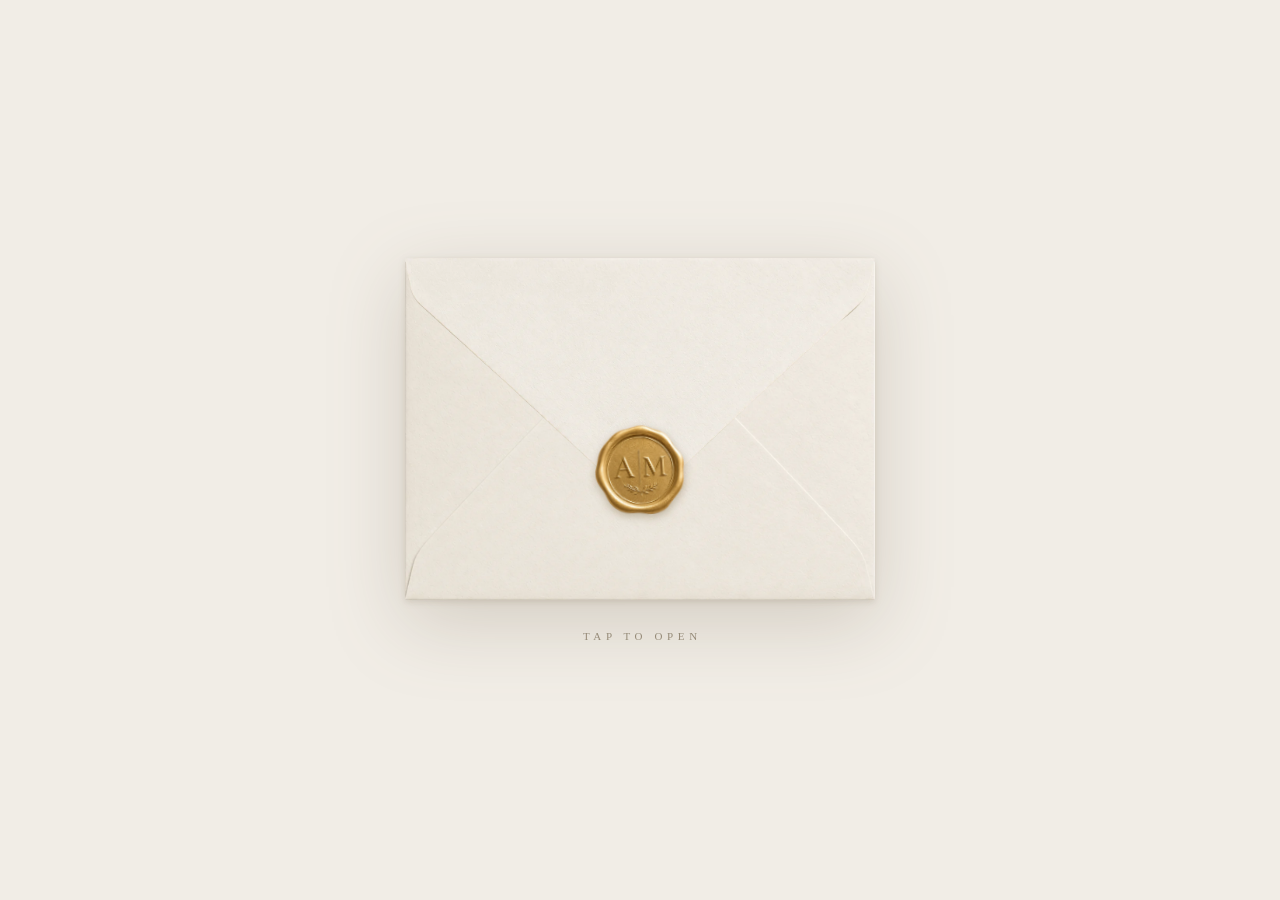
==== commit c9e50eaf: "Cut about 7MB off the first load Two things were competing for a phone's bandwidth before a single p" ====
--- a/index.html
+++ b/index.html
@@ -13,4 +13,4 @@
         );
         isMedia && e.preventDefault();
       });
-    </script></head><body><script nonce="f3cfedc1-2fcd-4d2f-a387-704ff8410f55">document.documentElement.classList.replace('adaptive', window.matchMedia('(prefers-color-scheme: dark)').matches ? 'dark' : 'light');</script><div id="root"></div><script nonce="f3cfedc1-2fcd-4d2f-a387-704ff8410f55">(function() {window['__canva_public_path__'] = '_assets\/'; window['bootstrap'] = JSON.parse('{"base":{"A?":"B","L":false,"N":false,"E":"c7f6dc3919e9f6739486a43f3a7457cae70d12fa","j":"1357214","K":1780094649,"F":{"A?":"B"},"G":"CLIENT_FULL","I":"A","O":{"A?":"B"},"M":"/_online","U":[],"V":[],"k":true,"a":{"K":"export_website","H":{}},"d":{"A":"wss://www.canva.com/_stream","B":{"F":"export_website"},"C":8388608},"b":{"A?":"H","C":{"a":"DESKTOP_APP"},"D":{"a":"DESKTOP_APP","c":"ru-RU"},"E":{},"P":[],"Q":[],"R":false,"S":false}},"page":{"A":{"B":{"A?":"A","A":"TAEXfxtKgiU","B":1},"C":{"A":1366,"B":768,"C":"D"},"Q":[],"R":[],"P":"ru-RU","D":"12","E":"","F":[],"G":{},"Y":{},"a":[],"b":[],"V":[],"W":[],"A":[{"A?":"i","a":"PBWyDxTjdyHk6tvv","R":false,"S":false,"U":false,"Q":{},"W":[],"X":[],"H":[],"L":{},"C":{"A":1366,"B":2664,"C":"D"},"G":{"A":"EAFYe02uMRw","B":1,"C":1},"D":{"C":"#ffffff","D":0,"F":false,"J":false,"G":false,"H":false},"r":[],"E":[{"5":{},"A?":"I","A":2.2737367544323206e-13,"B":-64.663697168407,"D":1491.147675967941,"C":2664.0000000000005,"E":0,"F":0,"BD":[],"BE":[],"BA":[],"BB":[],"Q":false,"S":false,"P":[],"T":{},"W":{},"_":"LB44Fgd5qdBqQqfP","a":{"B":{"A":{"A?":"d","A":"MAG-yC3Mlfo","B":1},"B":{"A":-2.2737367544323206e-13,"B":-2.011162016029516,"D":1495.17,"C":2664.0000000000005,"E":0},"E":0,"C":{}},"D":0,"F":false,"J":false,"G":false,"H":false},"e":[]},{"5":{},"A?":"I","A":1190.9421412409176,"B":321.4698156829062,"D":723.0603686341876,"C":144.61207372683748,"E":0,"F":0,"BD":[],"BE":[],"BA":[],"BB":[],"X":{"A?":"B","A":8,"B":{"C":"C","G":{"A":2631578.947368421}}},"Q":false,"S":false,"P":[],"T":{},"W":{},"_":"LBy976rX4qgyv3kd","a":{"A":false,"B":{"A":{"A?":"d","A":"MAE8VehDITc","B":1},"B":{"A":0,"B":0,"D":723.0603686341876,"C":144.61207372683748,"E":0},"E":0,"C":{"#000000":"#404040"}},"D":0,"F":false,"J":false,"G":false,"H":false},"e":[]},{"5":{},"A?":"I","A":2218.418937608252,"B":18.98675653304295,"D":255.5830829335652,"C":224.27415527420345,"E":0,"F":0,"BD":[],"BE":[],"BA":[],"BB":[],"X":{"A?":"B","A":3,"B":{"A":0,"C":"E"}},"Q":false,"S":false,"P":[],"T":{},"W":{},"_":"LBp3TPJCQw2ccYdT","a":{"B":{"A":{"A?":"d","A":"MAG-xgANCrg","B":1},"B":{"A":0,"B":0,"D":255.5830829335652,"C":224.27415527420345,"E":0},"E":0,"C":{}},"D":0,"F":false,"J":false,"G":false,"H":false},"e":[]},{"5":{},"A?":"I","A":1730.3646872642453,"B":0,"D":255.5830829335652,"C":224.27415527420345,"E":0,"F":0,"BD":[],"BE":[],"BA":[],"BB":[],"X":{"A?":"B","A":3,"B":{"A":0,"C":"E"}},"Q":false,"S":false,"P":[],"T":{},"W":{},"_":"LBNLsY553mFrv4jL","a":{"B":{"A":{"A?":"d","A":"MAG-xgANCrg","B":1},"B":{"A":0,"B":0,"D":255.5830829335652,"C":224.27415527420345,"E":0},"E":0,"C":{}},"D":0,"F":false,"J":false,"G":false,"H":false},"e":[]},{"5":{},"A?":"I","A":857.3329002992671,"B":18.98675653304295,"D":255.5830829335652,"C":224.27415527420345,"E":0,"F":0,"BD":[],"BE":[],"BA":[],"BB":[],"X":{"A?":"B","A":3,"B":{"A":0,"C":"E"}},"Q":false,"S":false,"P":[],"T":{},"W":{},"_":"LBBrLwK5t6zkdvdH","a":{"B":{"A":{"A?":"d","A":"MAG-xgANCrg","B":1},"B":{"A":0,"B":0,"D":255.5830829335652,"C":224.27415527420345,"E":0},"E":0,"C":{}},"D":0,"F":false,"J":false,"G":false,"H":false},"e":[]},{"5":{},"A?":"I","A":560.0120067325258,"B":531.3996940505738,"D":255.5830829335652,"C":224.27415527420345,"E":0,"F":0,"BD":[],"BE":[],"BA":[],"BB":[],"X":{"A?":"B","A":3,"B":{"A":0,"C":"D"}},"Q":false,"S":false,"P":[],"T":{},"W":{},"_":"LByBHNXhNQGQW9YY","a":{"B":{"A":{"A?":"d","A":"MAG-xgANCrg","B":1},"B":{"A":0,"B":0,"D":255.5830829335652,"C":224.27415527420345,"E":0},"E":0,"C":{}},"D":0,"F":false,"J":false,"G":false,"H":false},"e":[]},{"5":{},"A?":"I","A":331.2378514583224,"B":18.98675653304292,"D":255.5830829335652,"C":224.27415527420345,"E":0,"F":0,"BD":[],"BE":[],"BA":[],"BB":[],"X":{"A?":"B","A":3,"B":{"A":0,"C":"E"}},"Q":false,"S":false,"P":[],"T":{},"W":{},"_":"LBZ8hG1M7RcQvk9T","a":{"B":{"A":{"A?":"d","A":"MAG-xgANCrg","B":1},"B":{"A":0,"B":0,"D":255.5830829335652,"C":224.27415527420345,"E":0},"E":0,"C":{}},"D":0,"F":false,"J":false,"G":false,"H":false},"e":[]},{"5":{},"A?":"I","A":45.07362835850654,"B":531.3996940505738,"D":255.5830829335652,"C":224.27415527420345,"E":0,"F":0,"BD":[],"BE":[],"BA":[],"BB":[],"X":{"A?":"B","A":3,"B":{"A":0,"C":"E"}},"Q":false,"S":false,"P":[],"T":{},"W":{},"_":"LBW44jXp9HNpF9LF","a":{"B":{"A":{"A?":"d","A":"MAG-xgANCrg","B":1},"B":{"A":0,"B":0,"D":255.5830829335652,"C":224.27415527420345,"E":0},"E":0,"C":{}},"D":0,"F":false,"J":false,"G":false,"H":false},"e":[]},{"5":{},"A?":"I","A":331.2378514583224,"B":1046.6975334642711,"D":255.5830829335652,"C":224.27415527420345,"E":0,"F":0,"BD":[],"BE":[],"BA":[],"BB":[],"X":{"A?":"B","A":3,"B":{"A":0,"C":"D"}},"Q":false,"S":false,"P":[],"T":{},"W":{},"_":"LBT6Mbj8TvKN2VNS","a":{"B":{"A":{"A?":"d","A":"MAG-xgANCrg","B":1},"B":{"A":0,"B":0,"D":255.5830829335652,"C":224.27415527420345,"E":0},"E":0,"C":{}},"D":0,"F":false,"J":false,"G":false,"H":false},"e":[]},{"5":{},"A?":"I","A":2439.725844725796,"B":532.8421449986569,"D":255.5830829335652,"C":224.27415527420345,"E":0,"F":0,"BD":[],"BE":[],"BA":[],"BB":[],"X":{"A?":"B","A":3,"B":{"A":0,"C":"E"}},"Q":false,"S":false,"P":[],"T":{},"W":{},"_":"LBM49fPXYFb4d6W5","a":{"B":{"A":{"A?":"d","A":"MAG-xgANCrg","B":1},"B":{"A":0,"B":0,"D":255.5830829335652,"C":224.27415527420345,"E":0},"E":0,"C":{}},"D":0,"F":false,"J":false,"G":false,"H":false},"e":[]},{"5":{},"A?":"I","A":2015.9344657295392,"B":531.3996940505738,"D":255.5830829335652,"C":224.27415527420345,"E":0,"F":0,"BD":[],"BE":[],"BA":[],"BB":[],"X":{"A?":"B","A":3,"B":{"A":0,"C":"D"}},"Q":false,"S":false,"P":[],"T":{},"W":{},"_":"LB2vq61rC57WqJxT","a":{"B":{"A":{"A?":"d","A":"MAG-xgANCrg","B":1},"B":{"A":0,"B":0,"D":255.5830829335652,"C":224.27415527420345,"E":0},"E":0,"C":{}},"D":0,"F":false,"J":false,"G":false,"H":false},"e":[]},{"5":{},"A?":"I","A":2218.418937608252,"B":1046.697533464271,"D":255.5830829335652,"C":224.27415527420345,"E":0,"F":0,"BD":[],"BE":[],"BA":[],"BB":[],"X":{"A?":"B","A":3,"B":{"A":0,"C":"D"}},"Q":false,"S":false,"P":[],"T":{},"W":{},"_":"LB3S5SzmPrS5hH6d","a":{"B":{"A":{"A?":"d","A":"MAG-xgANCrg","B":1},"B":{"A":0,"B":0,"D":255.5830829335652,"C":224.27415527420345,"E":0},"E":0,"C":{}},"D":0,"F":false,"J":false,"G":false,"H":false},"e":[]},{"5":{},"A?":"I","A":1730.3646872642453,"B":1046.697533464271,"D":255.5830829335652,"C":224.27415527420345,"E":0,"F":0,"BD":[],"BE":[],"BA":[],"BB":[],"X":{"A?":"B","A":3,"B":{"A":0,"C":"D"}},"Q":false,"S":false,"P":[],"T":{},"W":{},"_":"LB4SQ62Kv0GYJQ9W","a":{"B":{"A":{"A?":"d","A":"MAG-xgANCrg","B":1},"B":{"A":0,"B":0,"D":255.5830829335652,"C":224.27415527420345,"E":0},"E":0,"C":{}},"D":0,"F":false,"J":false,"G":false,"H":false},"e":[]},{"5":{},"A?":"I","A":857.3329002992671,"B":1046.697533464271,"D":255.5830829335652,"C":224.27415527420345,"E":0,"F":0,"BD":[],"BE":[],"BA":[],"BB":[],"X":{"A?":"B","A":3,"B":{"A":0,"C":"D"}},"Q":false,"S":false,"P":[],"T":{},"W":{},"_":"LBnFzbJDLQHZ5TJl","a":{"B":{"A":{"A?":"d","A":"MAG-xgANCrg","B":1},"B":{"A":0,"B":0,"D":255.5830829335652,"C":224.27415527420345,"E":0},"E":0,"C":{}},"D":0,"F":false,"J":false,"G":false,"H":false},"e":[]},{"5":{},"A?":"K","A":930.1779061069924,"B":200.12487695431258,"D":965.7502460913748,"C":285.72370058933944,"E":0,"F":0,"BD":[],"BE":[],"BA":[],"BB":[],"X":{"A?":"B","A":8,"B":{"C":"C","G":{"A":2631578.947368421}}},"Q":false,"S":false,"N":"heading","P":[],"T":{},"W":{},"_":"LBvVZBTcbPSl5cjH","a":{"A":[{"A?":"A","A":"Abin\\n"}],"B":[{"A?":"A","A":{"color":{"B":"#404040"},"font-family":{"B":"YAFdJnPX3ZE,0"},"font-size":{"B":"198.493"},"font-weight":{"B":"light"},"text-align":{"B":"center"},"text-transform":{"B":"uppercase"}}},{"A?":"B","A":5},{"A?":"A","A":{"decoration":{"B":"none"},"direction":{"B":"ltr"},"fill-id":{"B":"none"},"font-feature-calt":{"B":"off"},"font-feature-clig":{"B":"off"},"font-feature-liga":{"B":"off"},"font-kerning":{"B":"none"},"font-size-modifier":{"B":"1"},"font-style":{"B":"normal"},"head-indent":{"B":"0.0"},"kerning":{"B":"0.0"},"leading":{"B":"1400.0"},"link":{"B":""},"list-level":{"B":"0.0"},"list-marker":{"B":"none"},"list-number-set":{"B":"none"},"semantics":{"B":"p"},"spacing":{"B":"0.0"},"start-us":{"B":"0"},"strikethrough":{"B":"none"},"style":{"B":"body"},"tracking":{"B":"0.0"},"vertical-align":{"B":"0%"}}},{"A?":"B","A":1},{"A?":"A","A":{"color":{},"decoration":{},"direction":{},"fill-id":{},"font-family":{},"font-feature-calt":{},"font-feature-clig":{},"font-feature-liga":{},"font-kerning":{},"font-size":{},"font-size-modifier":{},"font-style":{},"font-weight":{},"head-indent":{},"kerning":{},"leading":{},"link":{},"list-level":{},"list-marker":{},"list-number-set":{},"semantics":{},"spacing":{},"start-us":{},"strikethrough":{},"style":{},"text-align":{},"text-transform":{},"tracking":{},"vertical-align":{}}}],"E":{}},"b":{"A":[6]},"d":"A","e":849.4023715656793,"f":251.3014,"l":false,"h":"A"},{"5":{},"A?":"K","A":1748.7188857295394,"B":436.32008548047986,"D":493.3598290390402,"C":94.21558,"E":0,"F":0,"BD":[],"BE":[],"BA":[],"BB":[],"X":{"A?":"B","A":8,"B":{"C":"C","G":{"A":2631578.947368421}}},"Q":false,"S":false,"N":"heading","P":[],"T":{},"W":{},"_":"LB4pfYcMGvChD7Bw","a":{"A":[{"A?":"A","A":"26.08.2026\\n"}],"B":[{"A?":"A","A":{"color":{"B":"#404040"},"font-family":{"B":"YAFdJnPX3ZE,0"},"font-size":{"B":"78.9221"},"link":{"B":"https://calendar.google.com/calendar/render?action=TEMPLATE&text=%D0%A1%D0%B2%D0%B0%D0%B4%D1%8C%D0%B1%D0%B0+%D0%93%D0%BB%D0%B5%D0%B1%D0%B0+%D0%B8+%D0%9A%D1%81%D1%8E%D1%88%D0%B8&dates=20260808%2F20260809&details=&location=%D1%83%D0%BB+.%D0%9F%D0%B0%D1%80%D1%82%D0%B8%D0%B7%D0%B0%D0%BD%D1%81%D0%BA%D0%B8%D0%B9+%D0%BF%D1%80%D0%BE%D1%81%D0%BF%D0%B5%D0%BA%D1%82+150&ctz=UTC"},"text-align":{"B":"center"},"text-transform":{"B":"uppercase"}}},{"A?":"B","A":11},{"A?":"A","A":{"direction":{"B":"ltr"},"fill-id":{"B":"none"},"font-feature-calt":{"B":"off"},"font-feature-clig":{"B":"off"},"font-feature-liga":{"B":"off"},"font-kerning":{"B":"none"},"font-size-modifier":{"B":"1"},"head-indent":{"B":"0.0"},"kerning":{"B":"0.0"},"leading":{"B":"1400.0"},"list-level":{"B":"0.0"},"list-marker":{"B":"none"},"list-number-set":{"B":"none"},"semantics":{"B":"p"},"spacing":{"B":"0.0"},"start-us":{"B":"0"},"strikethrough":{"B":"none"},"style":{"B":"body"},"tracking":{"B":"0.0"},"vertical-align":{"B":"0%"}}},{"A?":"B","A":1},{"A?":"A","A":{"color":{},"direction":{},"fill-id":{},"font-family":{},"font-feature-calt":{},"font-feature-clig":{},"font-feature-liga":{},"font-kerning":{},"font-size":{},"font-size-modifier":{},"head-indent":{},"kerning":{},"leading":{},"link":{},"list-level":{},"list-marker":{},"list-number-set":{},"semantics":{},"spacing":{},"start-us":{},"strikethrough":{},"style":{},"text-align":{},"text-transform":{},"tracking":{},"vertical-align":{}}}],"E":{}},"b":{"A":[11]},"d":"A","l":false,"h":"A"},{"5":{},"A?":"K","A":1392.5983786224365,"B":294.58135936345803,"D":776.8372812730839,"C":280.333607813617,"E":0,"F":0,"BD":[],"BE":[],"BA":[],"BB":[],"X":{"A?":"B","A":8,"B":{"C":"C","G":{"A":2631578.947368421}}},"Q":false,"S":false,"N":"heading","P":[],"T":{},"W":{},"_":"LBp1qjgbD8vJZfbt","a":{"A":[{"A?":"A","A":"Meera\\n"}],"B":[{"A?":"A","A":{"color":{"B":"#404040"},"font-family":{"B":"YAFdJnPX3ZE,0"},"font-size":{"B":"26.0026"},"font-weight":{"B":"light"},"text-align":{"B":"center"},"text-transform":{"B":"uppercase"}}},{"A?":"B","A":6},{"A?":"A","A":{"decoration":{"B":"none"},"direction":{"B":"ltr"},"fill-id":{"B":"none"},"font-feature-calt":{"B":"off"},"font-feature-clig":{"B":"off"},"font-feature-liga":{"B":"off"},"font-kerning":{"B":"none"},"font-size-modifier":{"B":"1"},"font-style":{"B":"normal"},"head-indent":{"B":"0.0"},"kerning":{"B":"0.0"},"leading":{"B":"1400.0"},"link":{"B":""},"list-level":{"B":"0.0"},"list-marker":{"B":"none"},"list-number-set":{"B":"none"},"semantics":{"B":"p"},"spacing":{"B":"0.0"},"start-us":{"B":"0"},"strikethrough":{"B":"none"},"style":{"B":"body"},"tracking":{"B":"0.0"},"vertical-align":{"B":"0%"}}},{"A?":"B","A":1},{"A?":"A","A":{"color":{},"decoration":{},"direction":{},"fill-id":{},"font-family":{},"font-feature-calt":{},"font-feature-clig":{},"font-feature-liga":{},"font-kerning":{},"font-size":{},"font-size-modifier":{},"font-style":{},"font-weight":{},"head-indent":{},"kerning":{},"leading":{},"link":{},"list-level":{},"list-marker":{},"list-number-set":{},"semantics":{},"spacing":{},"start-us":{},"strikethrough":{},"style":{},"text-align":{},"text-transform":{},"tracking":{},"vertical-align":{}}}],"E":{}},"b":{"A":[6]},"d":"A","e":89.50564445493343,"f":32.29948,"l":false,"h":"A"}],"I":[]},{"A?":"i","a":"PBgv5B2mf8PPGm2w","R":false,"S":false,"U":false,"Q":{},"W":[],"X":[],"H":[],"L":{},"C":{"A":1366,"B":2646,"C":"D"},"D":{"C":"#ffffff","D":0,"F":false,"J":false,"G":false,"H":false},"r":[],"E":[{"5":{},"A?":"I","A":-8.900215698963507,"B":-62.51798470747292,"D":1491.035969414946,"C":2663.800431397927,"E":0,"F":0,"BD":[],"BE":[],"BA":[],"BB":[],"Q":false,"S":false,"P":[],"T":{},"W":{},"_":"LBnKfMxbrrbhbRsL","a":{"B":{"A":{"A?":"d","A":"MAG-yC3Mlfo","B":1},"B":{"A":-2.2737367544323206e-13,"B":-2.0110113535700975,"D":1495.0579921220863,"C":2663.800431397927,"E":0},"E":0,"C":{}},"D":0,"F":false,"J":false,"G":false,"H":true},"e":[]},{"5":{},"A?":"K","A":759.6856257394513,"B":237.04616180932015,"D":891.9076763813597,"C":328.1778,"E":0,"F":0,"BD":[],"BE":[],"BA":[],"BB":[],"X":{"A?":"B","A":8,"B":{"C":"B","G":{"A":1388888.888888889}}},"Q":false,"S":false,"N":"heading","P":[],"T":{},"W":{},"_":"LBHbMmMsThdzL2QZ","a":{"A":[{"A?":"A","A":"2026\\n"}],"B":[{"A?":"A","A":{"color":{"B":"#404040"},"font-family":{"B":"YAFdJnPX3ZE,0"},"font-size":{"B":"259.111"},"font-weight":{"B":"light"},"link":{"B":"https://calendar.google.com/calendar/render?action=TEMPLATE&text=%D0%A1%D0%B2%D0%B0%D0%B4%D1%8C%D0%B1%D0%B0+%D0%93%D0%BB%D0%B5%D0%B1%D0%B0+%D0%B8+%D0%9A%D1%81%D1%8E%D1%88%D0%B8&dates=20260808%2F20260809&details=&location=%D1%83%D0%BB+.%D0%9F%D0%B0%D1%80%D1%82%D0%B8%D0%B7%D0%B0%D0%BD%D1%81%D0%BA%D0%B8%D0%B9+%D0%BF%D1%80%D0%BE%D1%81%D0%BF%D0%B5%D0%BA%D1%82+150&ctz=UTC"},"text-align":{"B":"center"},"text-transform":{"B":"uppercase"}}},{"A?":"B","A":4},{"A?":"A","A":{"direction":{"B":"ltr"},"fill-id":{"B":"none"},"font-feature-calt":{"B":"off"},"font-feature-clig":{"B":"off"},"font-feature-liga":{"B":"off"},"font-kerning":{"B":"none"},"font-size-modifier":{"B":"1"},"font-style":{"B":"normal"},"head-indent":{"B":"0.0"},"kerning":{"B":"0.0"},"leading":{"B":"1400.0"},"list-level":{"B":"0.0"},"list-marker":{"B":"none"},"list-number-set":{"B":"none"},"semantics":{"B":"p"},"spacing":{"B":"0.0"},"start-us":{"B":"0"},"strikethrough":{"B":"none"},"style":{"B":"body"},"tracking":{"B":"0.0"},"vertical-align":{"B":"0%"}}},{"A?":"B","A":1},{"A?":"A","A":{"color":{},"direction":{},"fill-id":{},"font-family":{},"font-feature-calt":{},"font-feature-clig":{},"font-feature-liga":{},"font-kerning":{},"font-size":{},"font-size-modifier":{},"font-style":{},"font-weight":{},"head-indent":{},"kerning":{},"leading":{},"link":{},"list-level":{},"list-marker":{},"list-number-set":{},"semantics":{},"spacing":{},"start-us":{},"strikethrough":{},"style":{},"text-align":{},"text-transform":{},"tracking":{},"vertical-align":{}}}],"E":{}},"b":{"A":[5]},"d":"A","l":false,"g":false,"h":"A"},{"5":{},"A?":"K","A":371.7842977497981,"B":375.55016979004375,"D":597.3287118639679,"C":285.8636,"E":0,"F":0,"BD":[],"BE":[],"BA":[],"BB":[],"X":{"A?":"B","A":8,"B":{"C":"B","G":{"A":1388888.888888889}}},"Q":false,"S":false,"N":"heading","P":[],"T":{},"W":{},"_":"LB6bbrRCkS9dXg3V","a":{"A":[{"A?":"A","A":"26.08\\n"}],"B":[{"A?":"A","A":{"color":{"B":"#404040"},"font-family":{"B":"YAFdJnPX3ZE,0"},"font-size":{"B":"225.682"},"font-weight":{"B":"light"},"text-align":{"B":"center"}}},{"A?":"B","A":6},{"A?":"A","A":{"direction":{"B":"ltr"},"fill-id":{"B":"none"},"font-feature-calt":{"B":"off"},"font-feature-clig":{"B":"off"},"font-feature-liga":{"B":"off"},"font-kerning":{"B":"none"},"font-size-modifier":{"B":"1"},"font-style":{"B":"normal"},"head-indent":{"B":"0.0"},"kerning":{"B":"0.0"},"leading":{"B":"1400.0"},"list-level":{"B":"0.0"},"list-marker":{"B":"none"},"list-number-set":{"B":"none"},"semantics":{"B":"p"},"spacing":{"B":"0.0"},"start-us":{"B":"0"},"strikethrough":{"B":"none"},"style":{"B":"body"},"tracking":{"B":"0.0"},"vertical-align":{"B":"0%"}}},{"A?":"B","A":1},{"A?":"A","A":{"color":{},"direction":{},"fill-id":{},"font-family":{},"font-feature-calt":{},"font-feature-clig":{},"font-feature-liga":{},"font-kerning":{},"font-size":{},"font-size-modifier":{},"font-style":{},"font-weight":{},"head-indent":{},"kerning":{},"leading":{},"list-level":{},"list-marker":{},"list-number-set":{},"semantics":{},"spacing":{},"start-us":{},"strikethrough":{},"style":{},"text-align":{},"tracking":{},"vertical-align":{}}}],"E":{}},"b":{"A":[6]},"d":"A","l":false,"g":false,"h":"A"},{"5":{},"A?":"I","A":1878.4692660849591,"B":605.314536451972,"D":706.730031766918,"C":706.730031766918,"E":9.594795280053248,"F":0,"BD":[],"BE":[],"BA":[],"BB":[],"X":{"A?":"B","A":6,"B":{"C":"D","G":{"A":1041666.6666666667}}},"Q":false,"S":false,"P":[],"T":{},"W":{},"_":"LB1NxqppKPSLhhSb","a":{"B":{"A":{"A?":"d","A":"MAHCV9iJkv4","B":1},"B":{"A":0,"B":0,"D":706.730031766918,"C":706.730031766918,"E":0},"E":0,"C":{}},"D":0,"F":false,"J":false,"G":false,"H":false},"e":[]},{"5":{},"A?":"I","A":1393.3149168647365,"B":55.60996458531639,"D":706.730031766918,"C":706.730031766918,"E":-6.055010297812731,"F":0,"BD":[],"BE":[],"BA":[],"BB":[],"X":{"A?":"B","A":6,"B":{"C":"E","G":{"A":1315789.4736842106}}},"Q":false,"S":false,"P":[],"T":{},"W":{},"_":"LBTpcLfjR9YMF5WQ","a":{"B":{"A":{"A?":"d","A":"MAHCV8O34xM","B":1},"B":{"A":0,"B":0,"D":706.730031766918,"C":706.730031766918,"E":0},"E":0,"C":{}},"D":0,"F":false,"J":false,"G":false,"H":false},"e":[]},{"5":{},"A?":"I","A":1318,"B":198.00896228854623,"D":255.5830829335652,"C":224.27415527420345,"E":0,"F":0,"BD":[],"BE":[],"BA":[],"BB":[],"X":{"A?":"B","A":3,"B":{"A":0,"C":"E"}},"Q":false,"S":false,"P":[],"T":{},"W":{},"_":"LB1JqnQKysLh870r","a":{"B":{"A":{"A?":"d","A":"MAG-xgANCrg","B":1},"B":{"A":0,"B":0,"D":255.5830829335652,"C":224.27415527420345,"E":0},"E":0,"C":{}},"D":0,"F":false,"J":false,"G":false,"H":false},"e":[]},{"5":{},"A?":"I","A":1808.9739507634504,"B":865.5612996206111,"D":255.5830829335652,"C":224.27415527420345,"E":0,"F":0,"BD":[],"BE":[],"BA":[],"BB":[],"X":{"A?":"B","A":3,"B":{"A":0,"C":"D"}},"Q":false,"S":false,"P":[],"T":{},"W":{},"_":"LB9YJ0Hbz0T39m9L","a":{"B":{"A":{"A?":"d","A":"MAG-xgANCrg","B":1},"B":{"A":0,"B":0,"D":255.5830829335652,"C":224.27415527420345,"E":0},"E":0,"C":{}},"D":0,"F":false,"J":false,"G":false,"H":false},"e":[]},{"5":{},"A?":"H","A":580.2019614757187,"B":344.69607304970873,"D":660.465316754837,"C":210.84284682997975,"E":0,"F":0.08,"BD":[],"BE":[],"BA":[],"BB":[],"X":{"A?":"B","A":8,"B":{"C":"B","G":{"A":1388888.888888889}}},"Q":false,"S":false,"P":[],"T":{},"W":{},"_":"LBr9VhfnL5wlD2Bm","b":660.465316754837,"a":210.84284682997975,"y":{},"e":{},"c":[{"5":{},"A?":"I","A":1.1368683772161603e-13,"B":0,"D":259.21137769312895,"C":144.61207372683748,"E":0,"F":0,"BD":[],"BE":[],"BA":[],"BB":[],"X":{"A?":"A"},"Q":false,"S":false,"P":[],"T":{},"W":{},"_":"LB6MJSYwBHRCTlxl","a":{"A":false,"B":{"A":{"A?":"d","A":"MAE8VehDITc","B":1},"B":{"A":0,"B":0,"D":723.0603686341876,"C":144.61207372683748,"E":0},"E":0,"C":{"#000000":"#404040"}},"D":0,"F":false,"J":false,"G":false,"H":false},"e":[]},{"5":{},"A?":"I","A":33.30402592284338,"B":401.253939061708,"D":259.21137769312895,"C":144.61207372683748,"E":0,"F":0,"BD":[],"BE":[],"BA":[],"BB":[],"X":{"A?":"A"},"Q":false,"S":false,"P":[],"T":{},"W":{},"_":"LBKwGMhgpjhBNxvW","a":{"A":false,"B":{"A":{"A?":"d","A":"MAE8VehDITc","B":1},"B":{"A":0,"B":0,"D":723.0603686341876,"C":144.61207372683748,"E":0},"E":0,"C":{"#000000":"#404040"}},"D":0,"F":false,"J":false,"G":true,"H":false},"e":[]},{"5":{},"A?":"I","A":28.812528491576586,"B":230.7583699584782,"D":221.56106275576957,"C":182.03031833840328,"E":0,"F":0.06,"BD":[],"BE":[],"BA":[],"BB":[],"X":{"A?":"A"},"Q":false,"S":false,"P":[],"T":{},"W":{},"_":"LB4DLf58jglzh1vr","a":{"A":true,"B":{"A":{"A?":"d","A":"MAG-x-f_hsw","B":1},"I":{"A?":"d","A":"MAG-x_7fIHw","B":1},"B":{"A":5.684341886080802e-14,"B":-180.84920565701083,"D":546.4,"C":183.04399999999998,"E":0},"E":0,"C":{}},"D":0,"F":false,"J":false,"G":false,"H":false},"e":[]}],"d":[]},{"5":{},"A?":"K","A":1121.5441446134344,"B":185.13315684936083,"D":995.7336863012786,"C":189.9619637192757,"E":0,"F":0,"BD":[],"BE":[],"BA":[],"BB":[],"X":{"A?":"B","A":8,"B":{"C":"B","G":{"A":1388888.888888889}}},"Q":false,"S":false,"P":[],"T":{},"W":{},"_":"LBfyxWGBXz8qHllC","a":{"A":[{"A?":"A","A":"Together with their families, they joyfully invite you to share in the celebration of their wedding.\\n"}],"B":[{"A?":"A","A":{"color":{"B":"#404040"},"font-family":{"B":"YADSvvPAniY,0"},"font-size":{"B":"46.6667"},"leading":{"B":"1150.0"},"text-align":{"B":"center"},"tracking":{"B":"-11.0"}}},{"A?":"B","A":101},{"A?":"A","A":{"fill-id":{"B":"none"}}},{"A?":"B","A":81},{"A?":"A","A":{"color":{},"fill-id":{},"font-family":{},"font-size":{},"leading":{},"text-align":{},"tracking":{}}}],"E":{}},"b":{"A":[27,31,24]},"d":"A","e":845.6694868675345,"f":161.333335,"l":false,"g":false,"h":"A"},{"5":{},"A?":"I","A":2379.398669731057,"B":16.89760753312973,"D":255.5830829335652,"C":224.27415527420345,"E":0,"F":0,"BD":[],"BE":[],"BA":[],"BB":[],"X":{"A?":"B","A":3,"B":{"A":0,"C":"E"}},"Q":false,"S":false,"P":[],"T":{},"W":{},"_":"LBK1sKp9Fcqb1B80","a":{"B":{"A":{"A?":"d","A":"MAG-xgANCrg","B":1},"B":{"A":0,"B":0,"D":255.5830829335652,"C":224.27415527420345,"E":0},"E":0,"C":{}},"D":0,"F":false,"J":false,"G":false,"H":false},"e":[]},{"5":{},"A?":"I","A":920.614885176443,"B":1053.0753016838567,"D":255.5830829335652,"C":224.27415527420345,"E":0,"F":0,"BD":[],"BE":[],"BA":[],"BB":[],"X":{"A?":"B","A":3,"B":{"A":0,"C":"D"}},"Q":false,"S":false,"P":[],"T":{},"W":{},"_":"LBmfLcxtxLB32VB2","a":{"B":{"A":{"A?":"d","A":"MAG-xgANCrg","B":1},"B":{"A":0,"B":0,"D":255.5830829335652,"C":224.27415527420345,"E":0},"E":0,"C":{}},"D":0,"F":false,"J":false,"G":false,"H":false},"e":[]},{"5":{},"A?":"I","A":461.3492296165051,"B":16.89760753312973,"D":255.5830829335652,"C":224.27415527420345,"E":0,"F":0,"BD":[],"BE":[],"BA":[],"BB":[],"X":{"A?":"B","A":3,"B":{"A":0,"C":"E"}},"Q":false,"S":false,"P":[],"T":{},"W":{},"_":"LB3ZWfhNZrXQcL97","a":{"B":{"A":{"A?":"d","A":"MAG-xgANCrg","B":1},"B":{"A":0,"B":0,"D":255.5830829335652,"C":224.27415527420345,"E":0},"E":0,"C":{}},"D":0,"F":false,"J":false,"G":false,"H":false},"e":[]},{"5":{},"A?":"K","A":2.842170943040401e-14,"B":129.38435198363982,"D":1107.2312960327206,"C":151.6666,"E":0,"F":0,"BD":[],"BE":[],"BA":[],"BB":[],"X":{"A?":"B","A":8,"B":{"C":"B","G":{"A":1388888.888888889}}},"Q":false,"S":false,"N":"heading","P":[],"T":{},"W":{},"_":"LBFrqgHlMcHcwVSw","a":{"A":[{"A?":"A","A":"We are blessed\\n"}],"B":[{"A?":"A","A":{"color":{"B":"#404040"},"font-family":{"B":"YAFdJg7KuRM,0"},"font-size":{"B":"126.667"},"text-align":{"B":"center"}}},{"A?":"B","A":15},{"A?":"A","A":{"decoration":{"B":"none"},"direction":{"B":"ltr"},"fill-id":{"B":"none"},"font-feature-calt":{"B":"off"},"font-feature-clig":{"B":"off"},"font-feature-liga":{"B":"off"},"font-kerning":{"B":"none"},"font-size-modifier":{"B":"1"},"head-indent":{"B":"0.0"},"kerning":{"B":"0.0"},"leading":{"B":"1400.0"},"link":{"B":""},"list-level":{"B":"0.0"},"list-marker":{"B":"none"},"list-number-set":{"B":"none"},"semantics":{"B":"p"},"spacing":{"B":"0.0"},"start-us":{"B":"0"},"strikethrough":{"B":"none"},"style":{"B":"body"},"tracking":{"B":"0.0"},"vertical-align":{"B":"0%"}}},{"A?":"B","A":1},{"A?":"A","A":{"color":{},"decoration":{},"direction":{},"fill-id":{},"font-family":{},"font-feature-calt":{},"font-feature-clig":{},"font-feature-liga":{},"font-kerning":{},"font-size":{},"font-size-modifier":{},"head-indent":{},"kerning":{},"leading":{},"link":{},"list-level":{},"list-marker":{},"list-number-set":{},"semantics":{},"spacing":{},"start-us":{},"strikethrough":{},"style":{},"text-align":{},"tracking":{},"vertical-align":{}}}],"E":{}},"b":{"A":[13]},"d":"A","l":false,"h":"A"},{"5":{},"A?":"K","A":163.83804398800825,"B":185.13315684936083,"D":995.7336863012786,"C":127.55710438179526,"E":0,"F":0,"BD":[],"BE":[],"BA":[],"BB":[],"X":{"A?":"B","A":8,"B":{"C":"B","G":{"A":1388888.888888889}}},"Q":false,"S":false,"P":[],"T":{},"W":{},"_":"LB2bkd4syGGqkKjX","a":{"A":[{"A?":"A","A":"to invite you to the Holy Matrimony of Abin & Dr. Meera, and the reception that follows.\\n"}],"B":[{"A?":"A","A":{"color":{"B":"#404040"},"fill-id":{"B":"none"},"font-family":{"B":"YADSvvPAniY,0"},"font-size":{"B":"46.6667"},"leading":{"B":"1150.0"},"text-align":{"B":"center"},"tracking":{"B":"-11.0"}}},{"A?":"B","A":89},{"A?":"A","A":{"color":{},"fill-id":{},"font-family":{},"font-size":{},"leading":{},"text-align":{},"tracking":{}}}],"E":{}},"b":{"A":[39,33]},"d":"A","e":845.6694868675345,"f":108.333335,"l":false,"g":false,"h":"A"}],"I":[]},{"A?":"i","a":"PBPkhd3kdZT8D3Ql","R":false,"S":false,"U":false,"Q":{},"W":[],"X":[],"H":[],"L":{},"C":{"A":1366,"B":2481,"C":"D"},"D":{"C":"#ffffff","D":0,"F":false,"J":false,"G":false,"H":false},"r":[],"E":[{"5":{},"A?":"I","A":-33.1069218115756,"B":0,"D":1566.0091512239778,"C":2589.1577345365104,"E":0,"F":0,"BD":[],"BE":[],"BA":[],"BB":[],"Q":false,"S":false,"P":[],"T":{},"W":{},"_":"LBj1650PFCLbBDq8","a":{"B":{"A":{"A?":"d","A":"MAG-yC3Mlfo","B":1},"B":{"A":-118.14087045631709,"B":-38.3500142386016,"D":1604.3591654625795,"C":2858.546397260721,"E":0},"E":0,"C":{}},"D":0,"F":false,"J":false,"G":false,"H":false},"e":[]},{"5":{},"A?":"I","A":1369.4225425923287,"B":180.45922293736737,"D":1005.0815541252653,"C":821.6541704974044,"E":-2.7767119656789756,"F":0,"BD":[],"BE":[],"BA":[],"BB":[],"X":{"A?":"B","A":6,"B":{"C":"E","G":{"A":1219512.1951219514}}},"Q":false,"S":false,"P":[],"T":{},"W":{},"_":"LB3Y9XM7WLxCHHrz","a":{"B":{"A":{"A?":"d","A":"MAHCV7H4ELM","B":1},"B":{"A":0,"B":0,"D":1005.0815541252653,"C":821.6541704974044,"E":0},"E":0,"C":{}},"D":0,"F":false,"J":false,"G":false,"H":false},"e":[]},{"5":{},"A?":"K","A":1003.6722976356393,"B":185.13315684936083,"D":1044.2668431506393,"C":153.471443,"E":0,"F":0,"BD":[],"BE":[],"BA":[],"BB":[],"X":{"A?":"B","A":8,"B":{"C":"B","G":{"A":1724137.9310344828}}},"Q":false,"S":false,"P":[],"T":{},"W":{},"_":"LBDB12P3ByGYFPqn","a":{"A":[{"A?":"A","A":"St. Athanasious Jacobite Syrian Church, Puthencruz\\n"}],"B":[{"A?":"A","A":{"color":{"B":"#404040"},"font-family":{"B":"YADSvvPAniY,0"},"font-size":{"B":"54.9477"},"leading":{"B":"1610.0"},"text-align":{"B":"center"},"tracking":{"B":"-11.0"}}},{"A?":"B","A":51},{"A?":"A","A":{"fill-id":{"B":"none"}}},{"A?":"B","A":1},{"A?":"A","A":{"color":{},"fill-id":{},"font-family":{},"font-size":{},"leading":{},"text-align":{},"tracking":{}}}],"E":{}},"b":{"A":[31,25]},"d":"B","l":false,"g":false,"h":"A"},{"5":{},"A?":"K","A":186.51321359865307,"B":129.38435198363982,"D":1107.2312960327206,"C":151.6666,"E":0,"F":0,"BD":[],"BE":[],"BA":[],"BB":[],"X":{"A?":"B","A":8,"B":{"C":"B","G":{"A":1724137.9310344828}}},"Q":false,"S":false,"N":"heading","P":[],"T":{},"W":{},"_":"LBpyXSZNcbNT7k81","a":{"A":[{"A?":"A","A":"Before the wedding\\n"}],"B":[{"A?":"A","A":{"color":{"B":"#404040"},"font-family":{"B":"YAFdJg7KuRM,0"},"font-size":{"B":"126.667"},"text-align":{"B":"center"}}},{"A?":"B","A":19},{"A?":"A","A":{"decoration":{"B":"none"},"direction":{"B":"ltr"},"fill-id":{"B":"none"},"font-feature-calt":{"B":"off"},"font-feature-clig":{"B":"off"},"font-feature-liga":{"B":"off"},"font-kerning":{"B":"none"},"font-size-modifier":{"B":"1"},"head-indent":{"B":"0.0"},"kerning":{"B":"0.0"},"leading":{"B":"1400.0"},"link":{"B":""},"list-level":{"B":"0.0"},"list-marker":{"B":"none"},"list-number-set":{"B":"none"},"semantics":{"B":"p"},"spacing":{"B":"0.0"},"start-us":{"B":"0"},"strikethrough":{"B":"none"},"style":{"B":"body"},"tracking":{"B":"0.0"},"vertical-align":{"B":"0%"}}},{"A?":"B","A":1},{"A?":"A","A":{"color":{},"decoration":{},"direction":{},"fill-id":{},"font-family":{},"font-feature-calt":{},"font-feature-clig":{},"font-feature-liga":{},"font-kerning":{},"font-size":{},"font-size-modifier":{},"head-indent":{},"kerning":{},"leading":{},"link":{},"list-level":{},"list-marker":{},"list-number-set":{},"semantics":{},"spacing":{},"start-us":{},"strikethrough":{},"style":{},"text-align":{},"tracking":{},"vertical-align":{}}}],"E":{}},"b":{"A":[11]},"d":"A","l":false,"h":"A"},{"5":{},"A?":"I","A":20,"B":531.6496940505738,"D":255.5830829335652,"C":224.27415527420345,"E":0,"F":0,"BD":[],"BE":[],"BA":[],"BB":[],"X":{"A?":"B","A":3,"B":{"A":0,"C":"D"}},"Q":false,"S":false,"P":[],"T":{},"W":{},"_":"LBHfMkKq2xpmKtb8","a":{"B":{"A":{"A?":"d","A":"MAG-xgANCrg","B":1},"B":{"A":0,"B":0,"D":255.5830829335652,"C":224.27415527420345,"E":0},"E":0,"C":{}},"D":0,"F":false,"J":false,"G":false,"H":false},"e":[]},{"5":{},"A?":"I","A":1080.4080191356393,"B":1046.6975334642711,"D":255.5830829335652,"C":224.27415527420345,"E":0,"F":0,"BD":[],"BE":[],"BA":[],"BB":[],"X":{"A?":"B","A":3,"B":{"A":0,"C":"D"}},"Q":false,"S":false,"P":[],"T":{},"W":{},"_":"LBSF1C9dnQ5VCJnQ","a":{"B":{"A":{"A?":"d","A":"MAG-xgANCrg","B":1},"B":{"A":0,"B":0,"D":255.5830829335652,"C":224.27415527420345,"E":0},"E":0,"C":{}},"D":0,"F":false,"J":false,"G":false,"H":false},"e":[]},{"5":{},"A?":"I","A":490.66091569687933,"B":18.986756533043405,"D":255.5830829335652,"C":224.27415527420345,"E":0,"F":0,"BD":[],"BE":[],"BA":[],"BB":[],"X":{"A?":"B","A":3,"B":{"A":0,"C":"E"}},"Q":false,"S":false,"P":[],"T":{},"W":{},"_":"LBt4t0DY1hXgswJF","a":{"B":{"A":{"A?":"d","A":"MAG-xgANCrg","B":1},"B":{"A":0,"B":0,"D":255.5830829335652,"C":224.27415527420345,"E":0},"E":0,"C":{}},"D":0,"F":false,"J":false,"G":false,"H":false},"e":[]},{"5":{},"A?":"I","A":1299.7177357252501,"B":513.9228317826193,"D":255.5830829335652,"C":224.27415527420345,"E":0,"F":0,"BD":[],"BE":[],"BA":[],"BB":[],"X":{"A?":"B","A":3,"B":{"A":0,"C":"E"}},"Q":false,"S":false,"P":[],"T":{},"W":{},"_":"LBM0PHSChj4Br44z","a":{"B":{"A":{"A?":"d","A":"MAG-xgANCrg","B":1},"B":{"A":0,"B":0,"D":255.5830829335652,"C":224.27415527420345,"E":0},"E":0,"C":{}},"D":0,"F":false,"J":false,"G":false,"H":false},"e":[]},{"5":{},"A?":"J","A":2216.8558043455787,"B":422.42623399691985,"D":521.1475320061608,"C":110.99284695611459,"E":0,"F":0,"BD":[],"BE":[],"BA":[],"BB":[],"X":{"A?":"B","A":8,"B":{"C":"B","G":{"A":1250000}}},"Q":false,"S":false,"P":[],"T":{},"W":{},"_":"LBr3d2BzWdyXjLhM","a":{"A":0,"B":0,"D":64,"C":64},"b":[{"A":"M0 0H64V64H0z","B":{"A":false,"C":"#f8f8f7","D":0,"F":false,"J":false,"G":false,"H":false},"C":{"A":3,"B":"#d1cdc4","C":[],"f":true},"D":100}],"d":[],"c":{"A":{"A":0,"B":0,"D":64,"C":64},"B":81.38956087943944,"C":17.334168387484965,"D":"A","E":"A"},"e":{"A":false,"B":false},"f":[{"A":{"A":[{"A?":"A","A":"Open map\\n"}],"B":[{"A?":"A","A":{"color":{"B":"#404040"},"fill-id":{"B":"none"},"font-family":{"B":"YADSvvPAniY,0"},"font-size":{"B":"46.6664"},"text-align":{"B":"center"}}},{"A?":"B","A":9},{"A?":"A","A":{"font-kerning":{"B":"normal"},"leading":{"B":"1400.0"},"link":{"B":"https://share.google/BJ4d8SwyK9h70kagA"},"tracking":{"B":"0.0"}}},{"A?":"B","A":1},{"A?":"A","A":{"color":{},"fill-id":{},"font-family":{},"font-kerning":{},"font-size":{},"leading":{},"link":{},"text-align":{},"tracking":{}}}],"E":{}},"B":{"A":[14]},"D":{"A":0,"B":0,"D":64,"C":64},"E":[4],"F":"B"}],"g":[],"h":{"A?":"H","A":110.99284695611459}},{"5":{},"A?":"K","A":840.0056976356393,"B":129.38435198363982,"D":1107.2312960327206,"C":151.6666,"E":0,"F":0,"BD":[],"BE":[],"BA":[],"BB":[],"X":{"A?":"B","A":8,"B":{"C":"B","G":{"A":1724137.9310344828}}},"Q":false,"S":false,"N":"heading","P":[],"T":{},"W":{},"_":"LBGmPkRMjt9pdSTV","a":{"A":[{"A?":"A","A":"Location\\n"}],"B":[{"A?":"A","A":{"color":{"B":"#404040"},"font-family":{"B":"YAFdJg7KuRM,0"},"font-size":{"B":"126.667"},"text-align":{"B":"center"}}},{"A?":"B","A":9},{"A?":"A","A":{"decoration":{"B":"none"},"direction":{"B":"ltr"},"fill-id":{"B":"none"},"font-feature-calt":{"B":"off"},"font-feature-clig":{"B":"off"},"font-feature-liga":{"B":"off"},"font-kerning":{"B":"none"},"font-size-modifier":{"B":"1"},"head-indent":{"B":"0.0"},"kerning":{"B":"0.0"},"leading":{"B":"1400.0"},"link":{"B":""},"list-level":{"B":"0.0"},"list-marker":{"B":"none"},"list-number-set":{"B":"none"},"semantics":{"B":"p"},"spacing":{"B":"0.0"},"start-us":{"B":"0"},"strikethrough":{"B":"none"},"style":{"B":"body"},"tracking":{"B":"0.0"},"vertical-align":{"B":"0%"}}},{"A?":"B","A":1},{"A?":"A","A":{"color":{},"decoration":{},"direction":{},"fill-id":{},"font-family":{},"font-feature-calt":{},"font-feature-clig":{},"font-feature-liga":{},"font-kerning":{},"font-size":{},"font-size-modifier":{},"head-indent":{},"kerning":{},"leading":{},"link":{},"list-level":{},"list-marker":{},"list-number-set":{},"semantics":{},"spacing":{},"start-us":{},"strikethrough":{},"style":{},"text-align":{},"tracking":{},"vertical-align":{}}}],"E":{}},"b":{"A":[15]},"d":"A","l":false,"h":"A"},{"5":{},"A?":"O","A":415.5035026309761,"B":273.20000000000005,"D":819.5999999999999,"C":450.78,"E":0,"F":0,"BD":[],"BE":[],"BA":[],"BB":[],"X":{"A?":"B","A":8,"B":{"C":"B","G":{"A":961538.4615384615}}},"Q":false,"S":false,"P":[],"T":{},"W":{},"_":"LBnKvnXylDr158NC","a":"https://invitarium.io/t/6e950298a33c648472","b":400,"c":220},{"5":{},"A?":"K","A":1191.7177357252501,"B":513.9228317826193,"D":338.1543364347615,"C":96,"E":0,"F":0,"BD":[],"BE":[],"BA":[],"BB":[],"X":{"A?":"B","A":8,"B":{"C":"B","G":{"A":1724137.9310344828}}},"Q":false,"S":false,"N":"heading","P":[],"T":{},"W":{},"_":"LBflXtxw0hmtGntY","a":{"A":[{"A?":"A","A":"3:00 PM\\n"}],"B":[{"A?":"A","A":{"color":{"B":"#404040"},"font-family":{"B":"YAFdJnPX3ZE,0"},"font-size":{"B":"80.0"},"text-align":{"B":"center"}}},{"A?":"B","A":8},{"A?":"A","A":{"decoration":{"B":"none"},"direction":{"B":"ltr"},"fill-id":{"B":"none"},"font-feature-calt":{"B":"off"},"font-feature-clig":{"B":"off"},"font-feature-liga":{"B":"off"},"font-kerning":{"B":"none"},"font-size-modifier":{"B":"1"},"head-indent":{"B":"0.0"},"kerning":{"B":"0.0"},"leading":{"B":"1400.0"},"link":{"B":""},"list-level":{"B":"0.0"},"list-marker":{"B":"none"},"list-number-set":{"B":"none"},"semantics":{"B":"p"},"spacing":{"B":"0.0"},"start-us":{"B":"0"},"strikethrough":{"B":"none"},"style":{"B":"body"},"tracking":{"B":"0.0"},"vertical-align":{"B":"0%"}}},{"A?":"B","A":1},{"A?":"A","A":{"color":{},"decoration":{},"direction":{},"fill-id":{},"font-family":{},"font-feature-calt":{},"font-feature-clig":{},"font-feature-liga":{},"font-kerning":{},"font-size":{},"font-size-modifier":{},"head-indent":{},"kerning":{},"leading":{},"link":{},"list-level":{},"list-marker":{},"list-number-set":{},"semantics":{},"spacing":{},"start-us":{},"strikethrough":{},"style":{},"text-align":{},"tracking":{},"vertical-align":{}}}],"E":{}},"b":{"A":[9]},"d":"A","l":false,"g":false,"h":"A"},{"5":{},"A?":"K","A":350.3512575866613,"B":185.13315684936083,"D":995.7336863012786,"C":65.1522450443148,"E":0,"F":0,"BD":[],"BE":[],"BA":[],"BB":[],"X":{"A?":"B","A":8,"B":{"C":"B","G":{"A":1724137.9310344828}}},"Q":false,"S":false,"P":[],"T":{},"W":{},"_":"LBjpQ89dXY3Rlwj2","a":{"A":[{"A?":"A","A":"there is very little time left\\n"}],"B":[{"A?":"A","A":{"color":{"B":"#404040"},"font-family":{"B":"YADSvvPAniY,0"},"font-size":{"B":"46.6667"},"leading":{"B":"1150.0"},"text-align":{"B":"center"},"tracking":{"B":"-11.0"}}},{"A?":"B","A":31},{"A?":"A","A":{"fill-id":{"B":"none"}}},{"A?":"B","A":29},{"A?":"A","A":{"color":{},"fill-id":{},"font-family":{},"font-size":{},"leading":{},"text-align":{},"tracking":{}}}],"E":{}},"b":{"A":[32]},"d":"A","e":845.6694868675345,"f":55.333335,"l":false,"g":false,"h":"A"}],"I":[]},{"A?":"i","a":"PBkN8HxHsbM1JDZJ","R":false,"S":false,"U":false,"Q":{},"W":[],"X":[],"H":[],"L":{},"C":{"A":1366,"B":2366,"C":"D"},"D":{"C":"#ffffff","D":0,"F":false,"J":false,"G":false,"H":false},"r":[],"E":[{"5":{},"A?":"I","A":2.2737367544323206e-13,"B":0,"D":1426.3189818676437,"C":2418.0346537927376,"E":0,"F":0,"BD":[],"BE":[],"BA":[],"BB":[],"Q":false,"S":false,"P":[],"T":{},"W":{},"_":"LBCl4C2K9NsFq2Nk","a":{"B":{"A":{"A?":"d","A":"MAG-yC3Mlfo","B":1},"B":{"A":-66.74541044751004,"B":-34.929140242034464,"D":1461.2481221096782,"C":2603.560128480496,"E":0},"E":0,"C":{}},"D":0,"F":false,"J":false,"G":false,"H":true},"e":[]},{"5":{},"A?":"K","A":21.39181620241773,"B":129.3843519836397,"D":1107.2312960327206,"C":151.6666,"E":0,"F":0,"BD":[],"BE":[],"BA":[],"BB":[],"X":{"A?":"B","A":8,"B":{"C":"B","G":{"A":1724137.9310344828}}},"Q":false,"S":false,"N":"heading","P":[],"T":{},"W":{},"_":"LB0Sb50kdXjMnwmG","a":{"A":[{"A?":"A","A":"Reception\\n"}],"B":[{"A?":"A","A":{"color":{"B":"#404040"},"font-family":{"B":"YAFdJg7KuRM,0"},"font-size":{"B":"126.667"},"text-align":{"B":"center"}}},{"A?":"B","A":10},{"A?":"A","A":{"decoration":{"B":"none"},"direction":{"B":"ltr"},"fill-id":{"B":"none"},"font-feature-calt":{"B":"off"},"font-feature-clig":{"B":"off"},"font-feature-liga":{"B":"off"},"font-kerning":{"B":"none"},"font-size-modifier":{"B":"1"},"head-indent":{"B":"0.0"},"kerning":{"B":"0.0"},"leading":{"B":"1400.0"},"link":{"B":""},"list-level":{"B":"0.0"},"list-marker":{"B":"none"},"list-number-set":{"B":"none"},"semantics":{"B":"p"},"spacing":{"B":"0.0"},"start-us":{"B":"0"},"strikethrough":{"B":"none"},"style":{"B":"body"},"tracking":{"B":"0.0"},"vertical-align":{"B":"0%"}}},{"A?":"B","A":1},{"A?":"A","A":{"color":{},"decoration":{},"direction":{},"fill-id":{},"font-family":{},"font-feature-calt":{},"font-feature-clig":{},"font-feature-liga":{},"font-kerning":{},"font-size":{},"font-size-modifier":{},"head-indent":{},"kerning":{},"leading":{},"link":{},"list-level":{},"list-marker":{},"list-number-set":{},"semantics":{},"spacing":{},"start-us":{},"strikethrough":{},"style":{},"text-align":{},"tracking":{},"vertical-align":{}}}],"E":{}},"b":{"A":[10]},"d":"A","l":false,"g":false,"h":"A"},{"5":{},"A?":"K","A":172.6820207681646,"B":274.0866615405105,"D":817.826676918979,"C":189.9619637192757,"E":0,"F":0,"BD":[],"BE":[],"BA":[],"BB":[],"X":{"A?":"B","A":8,"B":{"C":"B","G":{"A":1724137.9310344828}}},"Q":false,"S":false,"P":[],"T":{},"W":{},"_":"LBlcjRG0whlxQq1m","a":{"A":[{"A?":"A","A":"Petrose Convention Centre, Vadayampady\\n"}],"B":[{"A?":"A","A":{"color":{"B":"#404040"},"font-family":{"B":"YADSvvPAniY,0"},"font-size":{"B":"46.6667"},"leading":{"B":"1150.0"},"text-align":{"B":"center"},"tracking":{"B":"-11.0"}}},{"A?":"B","A":39},{"A?":"A","A":{"fill-id":{"B":"none"}}},{"A?":"B","A":1},{"A?":"A","A":{"color":{},"fill-id":{},"font-family":{},"font-size":{},"leading":{},"text-align":{},"tracking":{}}}],"E":{}},"b":{"A":[33,31,16]},"d":"A","e":694.5743382306276,"f":161.333335,"l":false,"g":false,"h":"A"},{"5":{},"A?":"K","A":761.6277563654608,"B":185.13315684936072,"D":995.7336863012786,"C":65.1522450443148,"E":0,"F":0,"BD":[],"BE":[],"BA":[],"BB":[],"X":{"A?":"B","A":8,"B":{"C":"B","G":{"A":1724137.9310344828}}},"Q":false,"S":false,"P":[],"T":{},"W":{},"_":"LBbYlhnxvKRxfRCb","a":{"A":[{"A?":"A","A":"Venue\\n"}],"B":[{"A?":"A","A":{"color":{"B":"#404040"},"font-family":{"B":"YADSvvPAniY,0"},"font-size":{"B":"46.6667"},"leading":{"B":"1150.0"},"text-align":{"B":"center"},"tracking":{"B":"-11.0"}}},{"A?":"B","A":6},{"A?":"A","A":{"fill-id":{"B":"none"}}},{"A?":"B","A":1},{"A?":"A","A":{"color":{},"fill-id":{},"font-family":{},"font-size":{},"leading":{},"text-align":{},"tracking":{}}}],"E":{}},"b":{"A":[5]},"d":"A","e":845.6694868675345,"f":55.333335,"l":false,"g":false,"h":"A"},{"5":{},"A?":"K","A":1037.5691750527399,"B":185.13315684936072,"D":995.7336863012786,"C":48.013335,"E":0,"F":0,"BD":[],"BE":[],"BA":[],"BB":[],"X":{"A?":"B","A":8,"B":{"C":"B","G":{"A":1724137.9310344828}}},"Q":false,"S":false,"P":[],"T":{},"W":{},"_":"LBWz5hNkx5QvrPXl","a":{"A":[{"A?":"A","A":"Petrose Convention Centre, Vadayampady\\n"}],"B":[{"A?":"A","A":{"color":{"B":"#404040"},"font-family":{"B":"YADSvvPAniY,0"},"font-size":{"B":"40.2667"},"leading":{"B":"1150.0"},"text-align":{"B":"center"},"tracking":{"B":"-11.0"}}},{"A?":"B","A":39},{"A?":"A","A":{"fill-id":{"B":"none"}}},{"A?":"B","A":1},{"A?":"A","A":{"color":{},"fill-id":{},"font-family":{},"font-size":{},"leading":{},"text-align":{},"tracking":{}}}],"E":{}},"b":{"A":[29]},"d":"A","l":false,"g":false,"h":"A"},{"5":{},"A?":"K","A":422.64398448744026,"B":185.13315684936072,"D":995.7336863012786,"C":65.1522450443148,"E":0,"F":0,"BD":[],"BE":[],"BA":[],"BB":[],"X":{"A?":"B","A":8,"B":{"C":"B","G":{"A":1724137.9310344828}}},"Q":false,"S":false,"P":[],"T":{},"W":{},"_":"LBcs02TyNP2173BQ","a":{"A":[{"A?":"A","A":"6:30 PM\\n"}],"B":[{"A?":"A","A":{"color":{"B":"#404040"},"font-family":{"B":"YADSvvPAniY,0"},"font-size":{"B":"46.6667"},"leading":{"B":"1150.0"},"text-align":{"B":"center"},"tracking":{"B":"-11.0"}}},{"A?":"B","A":8},{"A?":"A","A":{"fill-id":{"B":"none"}}},{"A?":"B","A":1},{"A?":"A","A":{"color":{},"fill-id":{},"font-family":{},"font-size":{},"leading":{},"text-align":{},"tracking":{}}}],"E":{}},"b":{"A":[12]},"d":"A","e":845.6694868675345,"f":55.333335,"l":false,"g":false,"h":"A"},{"5":{},"A?":"I","A":81.39181620241769,"B":8.808458533217362,"D":255.5830829335652,"C":224.27415527420345,"E":0,"F":0,"BD":[],"BE":[],"BA":[],"BB":[],"X":{"A?":"B","A":3,"B":{"A":0.01,"C":"E"}},"Q":false,"S":false,"P":[],"T":{},"W":{},"_":"LBV05WzJWMyllWt9","a":{"B":{"A":{"A?":"d","A":"MAG-xgANCrg","B":1},"B":{"A":0,"B":0,"D":255.5830829335652,"C":224.27415527420345,"E":0},"E":0,"C":{}},"D":0,"F":false,"J":false,"G":false,"H":false},"e":[]},{"5":{},"A?":"K","A":1275.4947268588776,"B":120.57589345042368,"D":1107.2312960327206,"C":151.6666,"E":0,"F":0,"BD":[],"BE":[],"BA":[],"BB":[],"X":{"A?":"B","A":8,"B":{"C":"B","G":{"A":1724137.9310344828}}},"Q":false,"S":false,"N":"heading","P":[],"T":{},"W":{},"_":"LBtxNcYmgrZYy54T","a":{"A":[{"A?":"A","A":"\\n"}],"B":[{"A?":"A","A":{"color":{"B":"#404040"},"font-family":{"B":"YAFdJg7KuRM,0"},"font-size":{"B":"126.667"},"text-align":{"B":"center"}}},{"A?":"B","A":1},{"A?":"A","A":{"decoration":{"B":"none"},"direction":{"B":"ltr"},"fill-id":{"B":"none"},"font-feature-calt":{"B":"off"},"font-feature-clig":{"B":"off"},"font-feature-liga":{"B":"off"},"font-kerning":{"B":"none"},"font-size-modifier":{"B":"1"},"head-indent":{"B":"0.0"},"kerning":{"B":"0.0"},"leading":{"B":"1400.0"},"link":{"B":""},"list-level":{"B":"0.0"},"list-marker":{"B":"none"},"list-number-set":{"B":"none"},"semantics":{"B":"p"},"spacing":{"B":"0.0"},"start-us":{"B":"0"},"strikethrough":{"B":"none"},"style":{"B":"body"},"tracking":{"B":"0.0"},"vertical-align":{"B":"0%"}}},{"A?":"B","A":1},{"A?":"A","A":{"color":{},"decoration":{},"direction":{},"fill-id":{},"font-family":{},"font-feature-calt":{},"font-feature-clig":{},"font-feature-liga":{},"font-kerning":{},"font-size":{},"font-size-modifier":{},"head-indent":{},"kerning":{},"leading":{},"link":{},"list-level":{},"list-marker":{},"list-number-set":{},"semantics":{},"spacing":{},"start-us":{},"strikethrough":{},"style":{},"text-align":{},"tracking":{},"vertical-align":{}}}],"E":{}},"b":{"A":[10]},"d":"A","l":false,"h":"A"},{"5":{},"A?":"K","A":1439.332770846886,"B":176.3246983161447,"D":995.7336863012786,"C":127.55710438179526,"E":0,"F":0,"BD":[],"BE":[],"BA":[],"BB":[],"X":{"A?":"B","A":8,"B":{"C":"B","G":{"A":1724137.9310344828}}},"Q":false,"S":false,"P":[],"T":{},"W":{},"_":"LBlLHt3v060NY1f4","a":{"A":[{"A?":"A","A":"\\n"}],"B":[{"A?":"A","A":{"color":{"B":"#404040"},"font-family":{"B":"YADSvvPAniY,0"},"font-size":{"B":"46.6667"},"leading":{"B":"1150.0"},"text-align":{"B":"center"},"tracking":{"B":"-11.0"}}},{"A?":"B","A":1},{"A?":"A","A":{"fill-id":{"B":"none"}}},{"A?":"B","A":1},{"A?":"A","A":{"color":{},"fill-id":{},"font-family":{},"font-size":{},"leading":{},"text-align":{},"tracking":{}}}],"E":{}},"b":{"A":[35,36]},"d":"A","e":845.6694868675345,"f":108.333335,"l":false,"h":"A"},{"5":{},"A?":"K","A":1850.725381568076,"B":176.3246983161447,"D":995.7336863012786,"C":314.77168239423656,"E":0,"F":0,"BD":[],"BE":[],"BA":[],"BB":[],"X":{"A?":"B","A":8,"B":{"C":"B","G":{"A":1724137.9310344828}}},"Q":false,"S":false,"P":[],"T":{},"W":{},"_":"LBgLjXkgpK023jFs","a":{"A":[{"A?":"A","A":"\\n"}],"B":[{"A?":"A","A":{"color":{"B":"#404040"},"font-family":{"B":"YADSvvPAniY,0"},"font-size":{"B":"46.6667"},"leading":{"B":"1150.0"},"text-align":{"B":"center"},"tracking":{"B":"-11.0"}}},{"A?":"B","A":1},{"A?":"A","A":{"fill-id":{"B":"none"}}},{"A?":"B","A":1},{"A?":"A","A":{"color":{},"fill-id":{},"font-family":{},"font-size":{},"leading":{},"text-align":{},"tracking":{}}}],"E":{}},"b":{"A":[31,34,33,37,29]},"d":"A","e":845.6694868675345,"f":267.333335,"l":false,"h":"A"},{"5":{},"A?":"I","A":1315.0242492217758,"B":8.808458533218754,"D":255.5830829335652,"C":224.27415527420345,"E":0,"F":0,"BD":[],"BE":[],"BA":[],"BB":[],"X":{"A?":"B","A":3,"B":{"A":0,"C":"E"}},"Q":false,"S":false,"P":[],"T":{},"W":{},"_":"LBhQLJLfXWjq4C81","a":{"B":{"A":{"A?":"d","A":"MAG-xgANCrg","B":1},"B":{"A":0,"B":0,"D":255.5830829335652,"C":224.27415527420345,"E":0},"E":0,"C":{}},"D":0,"F":false,"J":false,"G":false,"H":false},"e":[]},{"5":{},"A?":"I","A":1766.8898752286816,"B":1037.8890749310558,"D":255.5830829335652,"C":224.27415527420345,"E":0,"F":0,"BD":[],"BE":[],"BA":[],"BB":[],"X":{"A?":"B","A":3,"B":{"A":0,"C":"D"}},"Q":false,"S":false,"P":[],"T":{},"W":{},"_":"LBQm4FlVL1HcwBJb","a":{"B":{"A":{"A?":"d","A":"MAG-xgANCrg","B":1},"B":{"A":0,"B":0,"D":255.5830829335652,"C":224.27415527420345,"E":0},"E":0,"C":{}},"D":0,"F":false,"J":false,"G":false,"H":false},"e":[]},{"5":{},"A?":"I","A":1070.8629223628982,"B":1070.8533655404267,"D":255.5830829335652,"C":224.27415527420345,"E":0,"F":0,"BD":[],"BE":[],"BA":[],"BB":[],"X":{"A?":"B","A":3,"B":{"A":0,"C":"D"}},"Q":false,"S":false,"P":[],"T":{},"W":{},"_":"LBTPb3wM1Hc5NKPr","a":{"B":{"A":{"A?":"d","A":"MAG-xgANCrg","B":1},"B":{"A":0,"B":0,"D":255.5830829335652,"C":224.27415527420345,"E":0},"E":0,"C":{}},"D":0,"F":false,"J":false,"G":false,"H":false},"e":[]}],"I":[]},{"A?":"i","a":"PBNlJcHgn2TJJTsR","R":false,"S":false,"U":false,"Q":{},"W":[],"X":[],"H":[],"L":{},"C":{"A":1366,"B":1991,"C":"D"},"D":{"C":"#ffffff","D":0,"F":false,"J":false,"G":false,"H":false},"r":[],"E":[{"5":{},"A?":"I","A":0,"B":-28.51766025438019,"D":1423.0353205087602,"C":2037.2530255935449,"E":0,"F":0,"BD":[],"BE":[],"BA":[],"BB":[],"Q":false,"S":false,"P":[],"T":{},"W":{},"_":"LBBr18m3qvH8jJj8","a":{"B":{"A":{"A?":"d","A":"MAG-yC3Mlfo","B":1},"B":{"A":-277.32568549434507,"B":-34.848726625185805,"D":1457.8840471339458,"C":2597.566230973623,"E":0},"E":0,"C":{}},"D":0,"F":false,"J":false,"G":false,"H":false},"e":[]},{"5":{},"A?":"I","A":560.2671442221879,"B":592.1912773405018,"D":704.1707169553038,"C":704.4851720781758,"E":9.56651455958293,"F":0,"BD":[],"BE":[],"BA":[],"BB":[],"X":{"A?":"B","A":6,"B":{"C":"D","G":{"A":1315789.4736842106}}},"Q":false,"S":false,"P":[],"T":{},"W":{},"_":"LB1JRqXQN1gMDZ7k","a":{"B":{"A":{"A?":"d","A":"MAHCV4IWY_o","B":1},"B":{"A":-0.27812080685129104,"B":-0.8706967365746436,"D":705.0414136918779,"C":705.0414136918779,"E":0},"E":0,"C":{}},"D":0,"F":false,"J":false,"G":false,"H":false},"e":[]},{"5":{},"A?":"K","A":1318.36773202207,"B":129.3843519836397,"D":1107.2312960327206,"C":151.6666,"E":0,"F":0,"BD":[],"BE":[],"BA":[],"BB":[],"X":{"A?":"B","A":8,"B":{"C":"B","G":{"A":2272727.272727273}}},"Q":false,"S":false,"N":"heading","P":[],"T":{},"W":{},"_":"LBFtfdv6SClN2SSP","a":{"A":[{"A?":"A","A":"details\\n"}],"B":[{"A?":"A","A":{"color":{"B":"#404040"},"font-family":{"B":"YAFdJg7KuRM,0"},"font-size":{"B":"126.667"},"text-align":{"B":"center"}}},{"A?":"B","A":8},{"A?":"A","A":{"decoration":{"B":"none"},"direction":{"B":"ltr"},"fill-id":{"B":"none"},"font-feature-calt":{"B":"off"},"font-feature-clig":{"B":"off"},"font-feature-liga":{"B":"off"},"font-kerning":{"B":"none"},"font-size-modifier":{"B":"1"},"head-indent":{"B":"0.0"},"kerning":{"B":"0.0"},"leading":{"B":"1400.0"},"link":{"B":""},"list-level":{"B":"0.0"},"list-marker":{"B":"none"},"list-number-set":{"B":"none"},"semantics":{"B":"p"},"spacing":{"B":"0.0"},"start-us":{"B":"0"},"strikethrough":{"B":"none"},"style":{"B":"body"},"tracking":{"B":"0.0"},"vertical-align":{"B":"0%"}}},{"A?":"B","A":1},{"A?":"A","A":{"color":{},"decoration":{},"direction":{},"fill-id":{},"font-family":{},"font-feature-calt":{},"font-feature-clig":{},"font-feature-liga":{},"font-kerning":{},"font-size":{},"font-size-modifier":{},"head-indent":{},"kerning":{},"leading":{},"link":{},"list-level":{},"list-marker":{},"list-number-set":{},"semantics":{},"spacing":{},"start-us":{},"strikethrough":{},"style":{},"text-align":{},"tracking":{},"vertical-align":{}}}],"E":{}},"b":{"A":[7]},"d":"A","l":false,"g":false,"h":"A"},{"5":{},"A?":"I","A":1145.794543098773,"B":8.808458533217362,"D":255.5830829335652,"C":224.27415527420345,"E":0,"F":0,"BD":[],"BE":[],"BA":[],"BB":[],"X":{"A?":"B","A":3,"B":{"A":0,"C":"E"}},"Q":false,"S":false,"P":[],"T":{},"W":{},"_":"LBQTm7XRvHW03pcc","a":{"B":{"A":{"A?":"d","A":"MAG-xgANCrg","B":1},"B":{"A":0,"B":0,"D":255.5830829335652,"C":224.27415527420345,"E":0},"E":0,"C":{}},"D":0,"F":false,"J":false,"G":false,"H":false},"e":[]},{"5":{},"A?":"I","A":72.059075000537,"B":72.7067909629776,"D":702.7663608069927,"C":704.4851720781758,"E":-9.517114918049435,"F":0,"BD":[],"BE":[],"BA":[],"BB":[],"X":{"A?":"B","A":6,"B":{"C":"E","G":{"A":1315789.4736842106}}},"Q":false,"S":false,"P":[],"T":{},"W":{},"_":"LBWfdMwYQ5GVy2nn","a":{"B":{"A":{"A?":"d","A":"MAHCV55JIkE","B":1},"B":{"A":-0.4152763000290065,"B":-2.5493638712413826,"D":705.3157246782339,"C":705.3157246782339,"E":0},"E":0,"C":{}},"D":0,"F":false,"J":false,"G":false,"H":false},"e":[]},{"5":{},"A?":"I","A":0,"B":198.0089622885462,"D":255.5830829335652,"C":224.27415527420345,"E":0,"F":0,"BD":[],"BE":[],"BA":[],"BB":[],"X":{"A?":"B","A":3,"B":{"A":0,"C":"E"}},"Q":false,"S":false,"P":[],"T":{},"W":{},"_":"LBPSkjdpQY5vD107","a":{"B":{"A":{"A?":"d","A":"MAG-xgANCrg","B":1},"B":{"A":0,"B":0,"D":255.5830829335652,"C":224.27415527420345,"E":0},"E":0,"C":{}},"D":0,"F":false,"J":false,"G":false,"H":false},"e":[]},{"5":{},"A?":"I","A":484.5776667865316,"B":849.4105017329447,"D":255.5830829335652,"C":224.27415527420345,"E":0,"F":0,"BD":[],"BE":[],"BA":[],"BB":[],"X":{"A?":"B","A":3,"B":{"A":0,"C":"D"}},"Q":false,"S":false,"P":[],"T":{},"W":{},"_":"LBBTllVmTJPbx83g","a":{"B":{"A":{"A?":"d","A":"MAG-xgANCrg","B":1},"B":{"A":0,"B":0,"D":255.5830829335652,"C":224.27415527420345,"E":0},"E":0,"C":{}},"D":0,"F":false,"J":false,"G":false,"H":false},"e":[]},{"5":{},"A?":"I","A":1611.7316284431593,"B":1031.4939731380757,"D":255.5830829335652,"C":224.27415527420345,"E":0,"F":0,"BD":[],"BE":[],"BA":[],"BB":[],"X":{"A?":"B","A":3,"B":{"A":0,"C":"D"}},"Q":false,"S":false,"P":[],"T":{},"W":{},"_":"LB6mjFpWkbfhqXGv","a":{"B":{"A":{"A?":"d","A":"MAG-xgANCrg","B":1},"B":{"A":0,"B":0,"D":255.5830829335652,"C":224.27415527420345,"E":0},"E":0,"C":{}},"D":0,"F":false,"J":false,"G":false,"H":false},"e":[]},{"5":{},"A?":"J","A":1780.5093602393054,"B":422.4262339969196,"D":521.1475320061608,"C":110.99284695611459,"E":0,"F":0,"BD":[],"BE":[],"BA":[],"BB":[],"X":{"A?":"B","A":8,"B":{"C":"B","G":{"A":1136363.6363636365}}},"Q":false,"S":false,"P":[],"T":{},"W":{},"_":"LBZPdLGQWF1CCvSw","a":{"A":0,"B":0,"D":64,"C":64},"b":[{"A":"M0 0H64V64H0z","B":{"A":false,"C":"#f8f8f7","D":0,"F":false,"J":false,"G":false,"H":false},"C":{"A":3,"B":"#d1cdc4","C":[],"f":true},"D":100}],"d":[],"c":{"A":{"A":0,"B":0,"D":64,"C":64},"B":81.38956087943944,"C":17.334168387484965,"D":"A","E":"A"},"e":{"A":false,"B":false},"f":[{"A":{"A":[{"A?":"A","A":"Call\\n"}],"B":[{"A?":"A","A":{"color":{"B":"#404040"},"font-family":{"B":"YADSvvPAniY,0"},"font-kerning":{"B":"normal"},"font-size":{"B":"46.6664"},"text-align":{"B":"center"}}},{"A?":"B","A":5},{"A?":"A","A":{"fill-id":{"B":"none"},"leading":{"B":"1400.0"},"link":{"B":"https://share.google/BJ4d8SwyK9h70kagA"},"tracking":{"B":"0.0"}}},{"A?":"B","A":1},{"A?":"A","A":{"color":{},"fill-id":{},"font-family":{},"font-kerning":{},"font-size":{},"leading":{},"link":{},"text-align":{},"tracking":{}}}],"E":{}},"B":{"A":[10]},"D":{"A":0,"B":0,"D":64,"C":64},"E":[4],"F":"B"}],"g":[],"h":{"A?":"H","A":110.99284695611459}},{"5":{},"A?":"K","A":1484.174524061364,"B":185.4223123217626,"D":995.1553753564748,"C":127.55710438179526,"E":0,"F":0,"BD":[],"BE":[],"BA":[],"BB":[],"X":{"A?":"B","A":8,"B":{"C":"B","G":{"A":2272727.272727273}}},"Q":false,"S":false,"P":[],"T":{},"W":{},"_":"LBdKbw40KSVM7HZC","a":{"A":[{"A?":"A","A":"For any details, please feel free to reach out to us.\\n"}],"B":[{"A?":"A","A":{"color":{"B":"#404040"},"font-family":{"B":"YADSvvPAniY,0"},"font-size":{"B":"46.6667"},"leading":{"B":"1150.0"},"text-align":{"B":"center"},"tracking":{"B":"-11.0"}}},{"A?":"B","A":54},{"A?":"A","A":{"fill-id":{"B":"none"}}},{"A?":"B","A":1},{"A?":"A","A":{"color":{},"fill-id":{},"font-family":{},"font-size":{},"leading":{},"text-align":{},"tracking":{}}}],"E":{}},"b":{"A":[37,39]},"d":"A","e":845.1783315248256,"f":108.333335,"l":false,"g":false,"h":"A"},{"5":{},"A?":"K","A":1650.6296421894908,"B":374.1456475364304,"D":617.7087049271395,"C":96,"E":0,"F":0,"BD":[],"BE":[],"BA":[],"BB":[],"X":{"A?":"B","A":8,"B":{"C":"B","G":{"A":1428571.4285714286}}},"Q":false,"S":false,"N":"heading","P":[],"T":{},"W":{},"_":"LB5RptS88vshpVlj","a":{"A":[{"A?":"A","A":"\\n"}],"B":[{"A?":"A","A":{"color":{"B":"#404040"},"font-family":{"B":"YAFdJg7KuRM,0"},"font-size":{"B":"80.0"},"text-align":{"B":"center"}}},{"A?":"B","A":1},{"A?":"A","A":{"decoration":{"B":"none"},"direction":{"B":"ltr"},"fill-id":{"B":"none"},"font-feature-calt":{"B":"off"},"font-feature-clig":{"B":"off"},"font-feature-liga":{"B":"off"},"font-kerning":{"B":"none"},"font-size-modifier":{"B":"1"},"head-indent":{"B":"0.0"},"kerning":{"B":"0.0"},"leading":{"B":"1400.0"},"link":{"B":""},"list-level":{"B":"0.0"},"list-marker":{"B":"none"},"list-number-set":{"B":"none"},"semantics":{"B":"p"},"spacing":{"B":"0.0"},"start-us":{"B":"0"},"strikethrough":{"B":"none"},"style":{"B":"body"},"tracking":{"B":"0.0"},"vertical-align":{"B":"0%"}}},{"A?":"B","A":1},{"A?":"A","A":{"color":{},"decoration":{},"direction":{},"fill-id":{},"font-family":{},"font-feature-calt":{},"font-feature-clig":{},"font-feature-liga":{},"font-kerning":{},"font-size":{},"font-size-modifier":{},"head-indent":{},"kerning":{},"leading":{},"link":{},"list-level":{},"list-marker":{},"list-number-set":{},"semantics":{},"spacing":{},"start-us":{},"strikethrough":{},"style":{},"text-align":{},"tracking":{},"vertical-align":{}}}],"E":{}},"b":{"A":[5]},"d":"A","l":false,"g":false,"h":"A"}],"I":[]},{"A?":"i","a":"PByKHXtMfSqx31yX","R":false,"S":false,"U":false,"Q":{},"W":[],"X":[],"H":[],"L":{},"C":{"A":1366,"B":2607,"C":"D"},"D":{"C":"#ffffff","D":0,"F":false,"J":false,"G":false,"H":false},"r":[],"E":[{"5":{},"A?":"I","A":0,"B":-3.410605131648481e-13,"D":1424.2433771526894,"C":2641.8654419731215,"E":0,"F":0,"BD":[],"BE":[],"BA":[],"BB":[],"Q":false,"S":false,"P":[],"T":{},"W":{},"_":"LBylWj2XZCP8HgD9","a":{"B":{"A":{"A?":"d","A":"MAG-yC3Mlfo","B":1},"B":{"A":-26.882009840962155,"B":-172.34163755184613,"D":1697.8965417356812,"C":3025.2054195735964,"E":0},"E":0,"C":{}},"D":0,"F":false,"J":false,"G":false,"H":true},"e":[]},{"5":{},"A?":"K","A":136.60000000000002,"B":140.09978742888802,"D":1085.800425142224,"C":189.9619637192757,"E":0,"F":0,"BD":[],"BE":[],"BA":[],"BB":[],"X":{"A?":"B","A":8,"B":{"C":"B","G":{"A":1666666.6666666667}}},"Q":false,"S":false,"P":[],"T":{},"W":{},"_":"LBKjHYc1fhBNBCB2","a":{"A":[{"A?":"A","A":"It would mean the world to us to have you there to share in our joy.\\n"}],"B":[{"A?":"A","A":{"color":{"B":"#404040"},"font-family":{"B":"YADSvvPAniY,0"},"font-size":{"B":"46.6667"},"leading":{"B":"1150.0"},"text-align":{"B":"center"},"tracking":{"B":"-11.0"}}},{"A?":"B","A":69},{"A?":"A","A":{"fill-id":{"B":"none"}}},{"A?":"B","A":1},{"A?":"A","A":{"color":{},"fill-id":{},"font-family":{},"font-size":{},"leading":{},"text-align":{},"tracking":{}}}],"E":{}},"b":{"A":[36,35,38]},"d":"A","e":922.1625229747902,"f":161.333335,"l":false,"g":false,"h":"A"},{"5":{},"A?":"K","A":353.1351387019616,"B":374.14564753643026,"D":617.7087049271395,"C":106.76985729877504,"E":0,"F":0,"BD":[],"BE":[],"BA":[],"BB":[],"X":{"A?":"B","A":8,"B":{"C":"B","G":{"A":1666666.6666666667}}},"Q":false,"S":false,"N":"heading","P":[],"T":{},"W":{},"_":"LBRpy7p3xY3HJlgb","a":{"A":[{"A?":"A","A":"26 August 2026\\n"}],"B":[{"A?":"A","A":{"color":{"B":"#404040"},"font-family":{"B":"YAFdJg7KuRM,0"},"font-size":{"B":"126.667"},"text-align":{"B":"center"}}},{"A?":"B","A":15},{"A?":"A","A":{"decoration":{"B":"none"},"direction":{"B":"ltr"},"fill-id":{"B":"none"},"font-feature-calt":{"B":"off"},"font-feature-clig":{"B":"off"},"font-feature-liga":{"B":"off"},"font-kerning":{"B":"none"},"font-size-modifier":{"B":"1"},"head-indent":{"B":"0.0"},"kerning":{"B":"0.0"},"leading":{"B":"1400.0"},"link":{"B":""},"list-level":{"B":"0.0"},"list-marker":{"B":"none"},"list-number-set":{"B":"none"},"semantics":{"B":"p"},"spacing":{"B":"0.0"},"start-us":{"B":"0"},"strikethrough":{"B":"none"},"style":{"B":"body"},"tracking":{"B":"0.0"},"vertical-align":{"B":"0%"}}},{"A?":"B","A":1},{"A?":"A","A":{"color":{},"decoration":{},"direction":{},"fill-id":{},"font-family":{},"font-feature-calt":{},"font-feature-clig":{},"font-feature-liga":{},"font-kerning":{},"font-size":{},"font-size-modifier":{},"head-indent":{},"kerning":{},"leading":{},"link":{},"list-level":{},"list-marker":{},"list-number-set":{},"semantics":{},"spacing":{},"start-us":{},"strikethrough":{},"style":{},"text-align":{},"tracking":{},"vertical-align":{}}}],"E":{}},"b":{"A":[10]},"d":"A","e":877.4553177919938,"f":151.6666,"l":false,"g":false,"h":"A"},{"5":{},"A?":"I","A":24.46292236289827,"B":8.808458533217419,"D":255.5830829335652,"C":224.27415527420345,"E":0,"F":0,"BD":[],"BE":[],"BA":[],"BB":[],"X":{"A?":"B","A":3,"B":{"A":0.01,"C":"E"}},"Q":false,"S":false,"P":[],"T":{},"W":{},"_":"LBWzJv5tZvkHrWtM","a":{"B":{"A":{"A?":"d","A":"MAG-xgANCrg","B":1},"B":{"A":0,"B":0,"D":255.5830829335652,"C":224.27415527420345,"E":0},"E":0,"C":{}},"D":0,"F":false,"J":false,"G":false,"H":false},"e":[]},{"5":{},"A?":"I","A":2373.1258447257965,"B":1046.697533464271,"D":255.5830829335652,"C":224.27415527420345,"E":0,"F":0,"BD":[],"BE":[],"BA":[],"BB":[],"X":{"A?":"B","A":3,"B":{"A":0,"C":"D"}},"Q":false,"S":false,"P":[],"T":{},"W":{},"_":"LBJBK7vkbNJz6dFT","a":{"B":{"A":{"A?":"d","A":"MAG-xgANCrg","B":1},"B":{"A":0,"B":0,"D":255.5830829335652,"C":224.27415527420345,"E":0},"E":0,"C":{}},"D":0,"F":false,"J":false,"G":false,"H":false},"e":[]}],"I":[]},{"A?":"i","a":"PBWYQkqfxj4j5sD6","R":false,"S":false,"U":false,"Q":{},"W":[],"X":[],"H":[],"L":{},"C":{"A":1366,"B":1306,"C":"D"},"D":{"C":"#ffffff","D":0,"F":false,"J":false,"G":false,"H":false},"r":[],"E":[{"5":{},"A?":"I","A":-1.1368683772161603e-13,"B":-33.12533412466519,"D":1432.2506682493304,"C":1389.1837103641856,"E":0,"F":0,"BD":[],"BE":[],"BA":[],"BB":[],"Q":false,"S":false,"P":[],"T":{},"W":{},"_":"LB8D2qfFGtZnT9Yc","a":{"B":{"A":{"A?":"d","A":"MAG-yC3Mlfo","B":1},"B":{"A":-612.3812351229477,"B":-161.80107636497837,"D":1594.0517446143087,"C":2840.181282163579,"E":0},"E":0,"C":{}},"D":0,"F":false,"J":false,"G":false,"H":false},"e":[]},{"5":{},"A?":"K","A":72.22630749999999,"B":403.524909597787,"D":558.950180804426,"C":128.747385,"E":0,"F":0,"BD":[],"BE":[],"BA":[],"BB":[],"X":{"A?":"B","A":8,"B":{"C":"B","G":{"A":1724137.9310344828}}},"Q":false,"S":false,"P":[],"T":{},"W":{},"_":"LBDMcCY1Rc5ZKqcY","a":{"A":[{"A?":"A","A":"With Love and Blessings\\n"}],"B":[{"A?":"A","A":{"color":{"B":"#000000"},"fill-id":{"B":"none"},"font-family":{"B":"YADSvvPAniY,0"},"font-kerning":{"B":"normal"},"font-size":{"B":"54.9477"},"font-style":{"B":"normal"},"font-weight":{"B":"normal"},"leading":{"B":"1150.0"},"spacing":{"B":"0.0"},"text-align":{"B":"center"},"text-transform":{"B":"none"},"tracking":{"B":"-11.0"}}},{"A?":"B","A":24},{"A?":"A","A":{"color":{},"fill-id":{},"font-family":{},"font-kerning":{},"font-size":{},"font-style":{},"font-weight":{},"leading":{},"spacing":{},"text-align":{},"text-transform":{},"tracking":{}}}],"E":{}},"b":{"A":[22,21]},"d":"A","l":false,"h":"A"},{"5":{},"A?":"I","A":555.3697376318859,"B":321.4698156829062,"D":723.0603686341876,"C":144.61207372683748,"E":0,"F":0.09,"BD":[],"BE":[],"BA":[],"BB":[],"X":{"A?":"B","A":8,"B":{"C":"B","G":{"A":2631578.947368421}}},"Q":false,"S":false,"P":[],"T":{},"W":{},"_":"LB5Hktz0SyzR7fZ7","a":{"A":false,"B":{"A":{"A?":"d","A":"MAE8VehDITc","B":1},"B":{"A":0,"B":0,"D":723.0603686341876,"C":144.61207372683748,"E":0},"E":0,"C":{"#000000":"#404040"}},"D":0,"F":false,"J":false,"G":false,"H":false},"e":[]},{"5":{},"A?":"K","A":304.6055024979608,"B":309.3916276677038,"D":747.2167446645924,"C":285.8636,"E":0,"F":0,"BD":[],"BE":[],"BA":[],"BB":[],"X":{"A?":"B","A":8,"B":{"C":"B","G":{"A":2631578.947368421}}},"Q":false,"S":false,"N":"heading","P":[],"T":{},"W":{},"_":"LBMM8npfJs4fqK6M","a":{"A":[{"A?":"A","A":"Abin\\n"}],"B":[{"A?":"A","A":{"color":{"B":"#404040"},"font-family":{"B":"YAFdJnPX3ZE,0"},"font-size":{"B":"225.682"},"font-weight":{"B":"light"},"text-align":{"B":"center"},"text-transform":{"B":"uppercase"}}},{"A?":"B","A":5},{"A?":"A","A":{"decoration":{"B":"none"},"direction":{"B":"ltr"},"fill-id":{"B":"none"},"font-feature-calt":{"B":"off"},"font-feature-clig":{"B":"off"},"font-feature-liga":{"B":"off"},"font-kerning":{"B":"none"},"font-size-modifier":{"B":"1"},"font-style":{"B":"normal"},"head-indent":{"B":"0.0"},"kerning":{"B":"0.0"},"leading":{"B":"1400.0"},"link":{"B":""},"list-level":{"B":"0.0"},"list-marker":{"B":"none"},"list-number-set":{"B":"none"},"semantics":{"B":"p"},"spacing":{"B":"0.0"},"start-us":{"B":"0"},"strikethrough":{"B":"none"},"style":{"B":"body"},"tracking":{"B":"0.0"},"vertical-align":{"B":"0%"}}},{"A?":"B","A":1},{"A?":"A","A":{"color":{},"decoration":{},"direction":{},"fill-id":{},"font-family":{},"font-feature-calt":{},"font-feature-clig":{},"font-feature-liga":{},"font-kerning":{},"font-size":{},"font-size-modifier":{},"font-style":{},"font-weight":{},"head-indent":{},"kerning":{},"leading":{},"link":{},"list-level":{},"list-marker":{},"list-number-set":{},"semantics":{},"spacing":{},"start-us":{},"strikethrough":{},"style":{},"text-align":{},"text-transform":{},"tracking":{},"vertical-align":{}}}],"E":{}},"b":{"A":[6]},"d":"A","l":false,"g":false,"h":"A"},{"5":{},"A?":"K","A":767.0259750134046,"B":294.58135936345803,"D":776.8372812730839,"C":285.8636,"E":0,"F":0,"BD":[],"BE":[],"BA":[],"BB":[],"X":{"A?":"B","A":8,"B":{"C":"B","G":{"A":2631578.947368421}}},"Q":false,"S":false,"N":"heading","P":[],"T":{},"W":{},"_":"LB1PdrNhsn9NSmKK","a":{"A":[{"A?":"A","A":"Meera\\n"}],"B":[{"A?":"A","A":{"color":{"B":"#404040"},"font-family":{"B":"YAFdJnPX3ZE,0"},"font-size":{"B":"225.682"},"font-weight":{"B":"light"},"text-align":{"B":"center"},"text-transform":{"B":"uppercase"}}},{"A?":"B","A":6},{"A?":"A","A":{"decoration":{"B":"none"},"direction":{"B":"ltr"},"fill-id":{"B":"none"},"font-feature-calt":{"B":"off"},"font-feature-clig":{"B":"off"},"font-feature-liga":{"B":"off"},"font-kerning":{"B":"none"},"font-size-modifier":{"B":"1"},"font-style":{"B":"normal"},"head-indent":{"B":"0.0"},"kerning":{"B":"0.0"},"leading":{"B":"1400.0"},"link":{"B":""},"list-level":{"B":"0.0"},"list-marker":{"B":"none"},"list-number-set":{"B":"none"},"semantics":{"B":"p"},"spacing":{"B":"0.0"},"start-us":{"B":"0"},"strikethrough":{"B":"none"},"style":{"B":"body"},"tracking":{"B":"0.0"},"vertical-align":{"B":"0%"}}},{"A?":"B","A":1},{"A?":"A","A":{"color":{},"decoration":{},"direction":{},"fill-id":{},"font-family":{},"font-feature-calt":{},"font-feature-clig":{},"font-feature-liga":{},"font-kerning":{},"font-size":{},"font-size-modifier":{},"font-style":{},"font-weight":{},"head-indent":{},"kerning":{},"leading":{},"link":{},"list-level":{},"list-marker":{},"list-number-set":{},"semantics":{},"spacing":{},"start-us":{},"strikethrough":{},"style":{},"text-align":{},"text-transform":{},"tracking":{},"vertical-align":{}}}],"E":{}},"b":{"A":[6]},"d":"A","l":false,"g":false,"h":"A"},{"5":{},"A?":"I","A":716.9818113587233,"B":0,"D":255.5830829335652,"C":224.27415527420345,"E":0,"F":0,"BD":[],"BE":[],"BA":[],"BB":[],"X":{"A?":"B","A":3,"B":{"A":0,"C":"E"}},"Q":false,"S":false,"P":[],"T":{},"W":{},"_":"LBgvRTxLk8mbmwXt","a":{"B":{"A":{"A?":"d","A":"MAG-xgANCrg","B":1},"B":{"A":0,"B":0,"D":255.5830829335652,"C":224.27415527420345,"E":0},"E":0,"C":{}},"D":0,"F":false,"J":false,"G":false,"H":false},"e":[]},{"5":{},"A?":"I","A":136.6,"B":8.808458533217362,"D":255.5830829335652,"C":224.27415527420345,"E":0,"F":0,"BD":[],"BE":[],"BA":[],"BB":[],"X":{"A?":"B","A":3,"B":{"A":0,"C":"E"}},"Q":false,"S":false,"P":[],"T":{},"W":{},"_":"LBMXDrb1GCwzD86t","a":{"B":{"A":{"A?":"d","A":"MAG-xgANCrg","B":1},"B":{"A":0,"B":0,"D":255.5830829335652,"C":224.27415527420345,"E":0},"E":0,"C":{}},"D":0,"F":false,"J":false,"G":false,"H":false},"e":[]},{"5":{},"A?":"I","A":1047.3595828270218,"B":895.3776944527169,"D":255.5830829335652,"C":224.27415527420345,"E":0,"F":0,"BD":[],"BE":[],"BA":[],"BB":[],"X":{"A?":"B","A":3,"B":{"A":0,"C":"D"}},"Q":false,"S":false,"P":[],"T":{},"W":{},"_":"LBkH8jFQqwG3kTSw","a":{"B":{"A":{"A?":"d","A":"MAG-xgANCrg","B":1},"B":{"A":0,"B":0,"D":255.5830829335652,"C":224.27415527420345,"E":0},"E":0,"C":{}},"D":0,"F":false,"J":false,"G":false,"H":false},"e":[]},{"5":{},"A?":"I","A":478.19212545019866,"B":1046.697533464271,"D":255.5830829335652,"C":224.27415527420345,"E":0,"F":0,"BD":[],"BE":[],"BA":[],"BB":[],"X":{"A?":"B","A":3,"B":{"A":0,"C":"D"}},"Q":false,"S":false,"P":[],"T":{},"W":{},"_":"LB42stRzvhD7fS70","a":{"B":{"A":{"A?":"d","A":"MAG-xgANCrg","B":1},"B":{"A":0,"B":0,"D":255.5830829335652,"C":224.27415527420345,"E":0},"E":0,"C":{}},"D":0,"F":false,"J":false,"G":false,"H":false},"e":[]}],"I":[]}],"I":[]},"Z":{"A?":"A","M":"ru-RU","P":{"A":false,"B":"B","C":"#000000","D":"#ffffff","E":false},"e":false,"f":false,"g":{"A":"YADSvvPAniY-0","B":"#ffffff","C":"#304254"}},"I":{"A":[{"A":"YACgEZ1cb1Q","B":0,"C":"Arimo","D":[{"style":"REGULAR","files":[{"url":"_assets/fonts/daee28464eba92254cb149feea6599e3.otf","format":"OTF","unicodeRanges":[],"sizeBytes":436180},{"url":"_assets/fonts/f8f199f09526f79e87644ed227e0f651.woff2","format":"WOFF2","unicodeRanges":[],"sizeBytes":194188},{"url":"_assets/fonts/4ff8a742aa834e35f10ead140b735c45.woff","format":"WOFF","unicodeRanges":[],"sizeBytes":234380}],"subsettedFiles":[],"scriptSubsetFiles":[],"metadata":{"head":{"unitsPerEm":2048,"yMin":-621,"yMax":2007},"hhea":{"ascender":1854,"descender":-434,"lineGap":67},"os2":{"sTypoAscender":1491,"sTypoDescender":-431,"sTypoLineGap":307,"usWinAscent":1854,"usWinDescent":434,"fsSelection":64}}},{"style":"BOLD","files":[{"url":"_assets/fonts/0bb563f2f60ffd4e62b64cb021c33776.otf","format":"OTF","unicodeRanges":[],"sizeBytes":438516},{"url":"_assets/fonts/98c4d2c0223fc8474641c77f923528e9.woff2","format":"WOFF2","unicodeRanges":[],"sizeBytes":194064},{"url":"_assets/fonts/9fd726aeae98b22824f0dc8947036e77.woff","format":"WOFF","unicodeRanges":[],"sizeBytes":234696}],"subsettedFiles":[],"scriptSubsetFiles":[],"metadata":{"head":{"unitsPerEm":2048,"yMin":-771,"yMax":2116},"hhea":{"ascender":1854,"descender":-434,"lineGap":67},"os2":{"sTypoAscender":1491,"sTypoDescender":-431,"sTypoLineGap":307,"usWinAscent":1854,"usWinDescent":434,"fsSelection":32}}},{"style":"ITALICS","files":[{"url":"_assets/fonts/ac9b8a560f98d1757a4565a2419d33c3.woff","format":"WOFF","unicodeRanges":[],"sizeBytes":240632},{"url":"_assets/fonts/79d14bb61301a10c73c6cb293c29b309.otf","format":"OTF","unicodeRanges":[],"sizeBytes":440740},{"url":"_assets/fonts/d257a7100844bc3f98c9021168b6249e.woff2","format":"WOFF2","unicodeRanges":[],"sizeBytes":201132}],"subsettedFiles":[],"scriptSubsetFiles":[],"metadata":{"head":{"unitsPerEm":2048,"yMin":-621,"yMax":2077},"hhea":{"ascender":1854,"descender":-434,"lineGap":67},"os2":{"sTypoAscender":1491,"sTypoDescender":-425,"sTypoLineGap":307,"usWinAscent":1854,"usWinDescent":434,"fsSelection":1}}},{"style":"BOLD_ITALICS","files":[{"url":"_assets/fonts/4de29305db46625343735e840e3d27aa.otf","format":"OTF","unicodeRanges":[],"sizeBytes":435028},{"url":"_assets/fonts/1060345c54d396e76d73f1da7ee200bd.woff2","format":"WOFF2","unicodeRanges":[],"sizeBytes":203232},{"url":"_assets/fonts/7fc2786f9023d4d812357cb787e9ad4b.woff","format":"WOFF","unicodeRanges":[],"sizeBytes":237660}],"subsettedFiles":[],"scriptSubsetFiles":[],"metadata":{"head":{"unitsPerEm":2048,"yMin":-771,"yMax":2109},"hhea":{"ascender":1854,"descender":-434,"lineGap":67},"os2":{"sTypoAscender":1491,"sTypoDescender":-431,"sTypoLineGap":307,"usWinAscent":1854,"usWinDescent":434,"fsSelection":33}}}],"E":false},{"A":"YAFdJnPX3ZE","B":0,"C":"The Seasons","D":[{"style":"LIGHT","files":[{"url":"_assets/fonts/cb7d737f6b881e79f2be3936e4475eeb.woff","format":"WOFF","unicodeRanges":[],"sizeBytes":26764},{"url":"_assets/fonts/b806e65ec94e657378980cc91750615c.otf","format":"OTF_CFF","unicodeRanges":[],"sizeBytes":42676},{"url":"_assets/fonts/c551ff82d9639568084e4e303140e0a2.woff2","format":"WOFF2","unicodeRanges":[],"sizeBytes":23540}],"subsettedFiles":[],"scriptSubsetFiles":[],"metadata":{"head":{"unitsPerEm":1000,"yMin":-297,"yMax":996},"hhea":{"ascender":800,"descender":-270,"lineGap":0},"os2":{"sTypoAscender":800,"sTypoDescender":-270,"sTypoLineGap":0,"usWinAscent":800,"usWinDescent":270,"fsSelection":192}}},{"style":"REGULAR","files":[{"url":"_assets/fonts/7d74b2cf70cf14c9319d6110b5742718.otf","format":"OTF_CFF","unicodeRanges":[],"sizeBytes":43284},{"url":"_assets/fonts/57981c5d6c03cd30856912da5d26c788.woff2","format":"WOFF2","unicodeRanges":[],"sizeBytes":23960},{"url":"_assets/fonts/2494c1a5a5ee31dd11c5b3b3498b62df.woff","format":"WOFF","unicodeRanges":[],"sizeBytes":27392}],"subsettedFiles":[],"scriptSubsetFiles":[],"metadata":{"head":{"unitsPerEm":1000,"yMin":-297,"yMax":1009},"hhea":{"ascender":903,"descender":-233,"lineGap":0},"os2":{"sTypoAscender":800,"sTypoDescender":-234,"sTypoLineGap":104,"usWinAscent":904,"usWinDescent":234,"fsSelection":192}}}],"E":false},{"A":"YADSvvPAniY","B":0,"C":"Poiret","D":[{"style":"REGULAR","files":[{"url":"_assets/fonts/3516f3fb6746c77104f5d08efd28a1a2.otf","format":"OTF","unicodeRanges":[],"sizeBytes":44728},{"url":"_assets/fonts/46ca0395bfd36d893d74cf8d2d5d75d1.woff","format":"WOFF","unicodeRanges":[],"sizeBytes":22376},{"url":"_assets/fonts/559fae8b861d50390f253c00da61280f.woff2","format":"WOFF2","unicodeRanges":[],"sizeBytes":18952}],"subsettedFiles":[],"scriptSubsetFiles":[],"metadata":{"head":{"unitsPerEm":1000,"yMin":-208,"yMax":962},"hhea":{"ascender":962,"descender":-208,"lineGap":0},"os2":{"sTypoAscender":962,"sTypoDescender":-208,"sTypoLineGap":0,"usWinAscent":962,"usWinDescent":208,"fsSelection":64}}}],"E":false},{"A":"YAFdJg7KuRM","B":0,"C":"Cormorant SC","D":[{"style":"REGULAR","files":[{"url":"_assets/fonts/d4840173bbc8ebb6f066bf402cb2734b.otf","format":"OTF","unicodeRanges":[],"sizeBytes":767232},{"url":"_assets/fonts/dc169540ec2bba7096f8d91c5e01108a.woff","format":"WOFF","unicodeRanges":[],"sizeBytes":233708},{"url":"_assets/fonts/eea75c565b8c31a0d0c4d0b4cdd904f7.woff2","format":"WOFF2","unicodeRanges":[],"sizeBytes":177288}],"subsettedFiles":[],"scriptSubsetFiles":[],"metadata":{"head":{"unitsPerEm":1000,"yMin":-283,"yMax":927},"hhea":{"ascender":924,"descender":-287,"lineGap":0},"os2":{"sTypoAscender":924,"sTypoDescender":-287,"sTypoLineGap":0,"usWinAscent":937,"usWinDescent":283,"fsSelection":192}}}],"E":false},{"A":"YAFdJt8dAY0","B":0,"C":"Open Sans","D":[{"style":"REGULAR","files":[{"url":"_assets/fonts/c42d7aaa08f268c8216162b06562fd8b.otf","format":"OTF","unicodeRanges":[],"sizeBytes":96932},{"url":"_assets/fonts/226618464330c99b64fcaf1d7142c1e7.woff2","format":"WOFF2","unicodeRanges":[],"sizeBytes":51804},{"url":"_assets/fonts/fc5846be1e67b009feed943a4d0b7314.woff","format":"WOFF","unicodeRanges":[],"sizeBytes":59092}],"subsettedFiles":[],"scriptSubsetFiles":[],"metadata":{"head":{"unitsPerEm":2048,"yMin":-555,"yMax":2146},"hhea":{"ascender":2189,"descender":-600,"lineGap":0},"os2":{"sTypoAscender":1567,"sTypoDescender":-492,"sTypoLineGap":132,"usWinAscent":2189,"usWinDescent":600,"fsSelection":64}}}],"E":false}],"B":[{"type":"RASTER","id":"MAHCV8O34xM","version":1,"files":[{"url":"_assets/media/31040ea3dd25a81309a2fa23616c1044.png","urlDenied":false,"width":800,"height":800,"watermarked":false,"spritesheet":false,"recoloring":{},"quality":"SCREEN","mimeType":"image/png"}]},{"type":"RASTER","id":"MAHCV8O34xM","version":1,"files":[{"url":"_assets/media/9c2c30deb84a49f36ae1f5283deba44c.png","urlDenied":false,"width":1600,"height":1600,"watermarked":false,"spritesheet":false,"recoloring":{},"quality":"SCREEN_2X","mimeType":"image/png"}]},{"type":"RASTER","id":"MAHCV8O34xM","version":1,"files":[{"url":"_assets/custom/auditorium.png","urlDenied":false,"width":2400,"height":2400,"watermarked":false,"spritesheet":false,"recoloring":{},"quality":"SCREEN_3X","mimeType":"image/png"}]},{"type":"RASTER","id":"MAHCV55JIkE","version":1,"files":[{"url":"_assets/custom/couple-3.png","urlDenied":false,"width":800,"height":800,"watermarked":false,"spritesheet":false,"recoloring":{},"quality":"SCREEN","mimeType":"image/png"}]},{"type":"RASTER","id":"MAHCV55JIkE","version":1,"files":[{"url":"_assets/custom/couple-3.png","urlDenied":false,"width":1600,"height":1600,"watermarked":false,"spritesheet":false,"recoloring":{},"quality":"SCREEN_2X","mimeType":"image/png"}]},{"type":"RASTER","id":"MAHCV55JIkE","version":1,"files":[{"url":"_assets/custom/couple-3.png","urlDenied":false,"width":2400,"height":2400,"watermarked":false,"spritesheet":false,"recoloring":{},"quality":"SCREEN_3X","mimeType":"image/png"}]},{"type":"RASTER","id":"MAG-yC3Mlfo","version":1,"files":[{"url":"_assets/media/430cb8c15a80d797b04f88b5446048dd.png","urlDenied":false,"width":449,"height":800,"watermarked":false,"spritesheet":false,"recoloring":{},"quality":"SCREEN","mimeType":"image/png"}]},{"type":"RASTER","id":"MAG-yC3Mlfo","version":1,"files":[{"url":"_assets/media/5eefa7998b795ade70757d2511b90b9a.png","urlDenied":false,"width":898,"height":1600,"watermarked":false,"spritesheet":false,"recoloring":{},"quality":"SCREEN_2X","mimeType":"image/png"}]},{"type":"RASTER","id":"MAG-yC3Mlfo","version":1,"files":[{"url":"_assets/media/8597f8d8d95b28987736bb58a52af102.png","urlDenied":false,"width":1347,"height":2400,"watermarked":false,"spritesheet":false,"recoloring":{},"quality":"SCREEN_3X","mimeType":"image/png"}]},{"type":"RASTER","id":"MAHCV9iJkv4","version":1,"files":[{"url":"_assets/media/03730b24b6b1838f207283c2f481404c.png","urlDenied":false,"width":800,"height":800,"watermarked":false,"spritesheet":false,"recoloring":{},"quality":"SCREEN","mimeType":"image/png"}]},{"type":"RASTER","id":"MAHCV9iJkv4","version":1,"files":[{"url":"_assets/media/22016499723fb4352287311d90caad73.png","urlDenied":false,"width":1600,"height":1600,"watermarked":false,"spritesheet":false,"recoloring":{},"quality":"SCREEN_2X","mimeType":"image/png"}]},{"type":"RASTER","id":"MAHCV9iJkv4","version":1,"files":[{"url":"_assets/media/ae4630c783673e23cb58405c5a0d030f.png","urlDenied":false,"width":2400,"height":2400,"watermarked":false,"spritesheet":false,"recoloring":{},"quality":"SCREEN_3X","mimeType":"image/png"}]},{"type":"VECTOR","id":"MAE8VehDITc","version":1,"files":[{"url":"_assets/media/4b53306d5b033c642e7d758928a1d5cc.png","urlDenied":false,"width":800,"height":160,"watermarked":false,"spritesheet":true,"recoloring":{},"quality":"SCREEN","mimeType":"image/png"}],"spritesheetMetadata":{"spritesWide":3,"spritesHigh":2,"fullyRecolorable":true,"layers":[{"type":"BACKGROUND_R"},{"type":"BACKGROUND_G"},{"type":"BACKGROUND_B"},{"type":"BACKGROUND_A"},{"type":"RECOLORABLE","color":"rgb(0, 0, 0)"}]}},{"type":"VECTOR","id":"MAE8VehDITc","version":1,"files":[{"url":"_assets/media/0189ac76eeaa57e26be356f0b1db9cc4.png","urlDenied":false,"width":1600,"height":320,"watermarked":false,"spritesheet":true,"recoloring":{},"quality":"SCREEN_2X","mimeType":"image/png"}],"spritesheetMetadata":{"spritesWide":3,"spritesHigh":2,"fullyRecolorable":true,"layers":[{"type":"BACKGROUND_R"},{"type":"BACKGROUND_G"},{"type":"BACKGROUND_B"},{"type":"BACKGROUND_A"},{"type":"RECOLORABLE","color":"rgb(0, 0, 0)"}]}},{"type":"VECTOR","id":"MAE8VehDITc","version":1,"files":[{"url":"_assets/media/04014fd0c8a237f923e45f6f4a690761.png","urlDenied":false,"width":2400,"height":480,"watermarked":false,"spritesheet":true,"recoloring":{},"quality":"SCREEN_3X","mimeType":"image/png"}],"spritesheetMetadata":{"spritesWide":3,"spritesHigh":2,"fullyRecolorable":true,"layers":[{"type":"BACKGROUND_R"},{"type":"BACKGROUND_G"},{"type":"BACKGROUND_B"},{"type":"BACKGROUND_A"},{"type":"RECOLORABLE","color":"rgb(0, 0, 0)"}]}},{"type":"RASTER","id":"MAG-x-f_hsw","version":1,"files":[{"url":"_assets/media/4e33829535f861737a12d9d6c60053cd.png","urlDenied":false,"width":800,"height":267,"watermarked":false,"spritesheet":false,"recoloring":{},"quality":"SCREEN","mimeType":"image/png"}]},{"type":"RASTER","id":"MAG-x-f_hsw","version":1,"files":[{"url":"_assets/media/c92b035a36bb95c2257c214a718f2045.png","urlDenied":false,"width":1600,"height":535,"watermarked":false,"spritesheet":false,"recoloring":{},"quality":"SCREEN_2X","mimeType":"image/png"}]},{"type":"RASTER","id":"MAG-x-f_hsw","version":1,"files":[{"url":"_assets/media/8f494cfd4aca3c8b54a2c3619e8a25ef.png","urlDenied":false,"width":2400,"height":803,"watermarked":false,"spritesheet":false,"recoloring":{},"quality":"SCREEN_3X","mimeType":"image/png"}]},{"type":"RASTER","id":"MAHCV4IWY_o","version":1,"files":[{"url":"_assets/custom/couple-4.png","urlDenied":false,"width":800,"height":800,"watermarked":false,"spritesheet":false,"recoloring":{},"quality":"SCREEN","mimeType":"image/png"}]},{"type":"RASTER","id":"MAHCV4IWY_o","version":1,"files":[{"url":"_assets/custom/couple-4.png","urlDenied":false,"width":1600,"height":1600,"watermarked":false,"spritesheet":false,"recoloring":{},"quality":"SCREEN_2X","mimeType":"image/png"}]},{"type":"RASTER","id":"MAHCV4IWY_o","version":1,"files":[{"url":"_assets/custom/couple-4.png","urlDenied":false,"width":2400,"height":2400,"watermarked":false,"spritesheet":false,"recoloring":{},"quality":"SCREEN_3X","mimeType":"image/png"}]},{"type":"RASTER","id":"MAG-ySEJ8tI","version":1,"files":[{"url":"_assets/media/136b9e37983719b2dac6d4f5eb7ad6e4.png","urlDenied":false,"width":800,"height":245,"watermarked":false,"spritesheet":false,"recoloring":{},"quality":"SCREEN","mimeType":"image/png"}]},{"type":"RASTER","id":"MAG-ySEJ8tI","version":1,"files":[{"url":"_assets/media/ecc4d07af67c2bffc68811945006641f.png","urlDenied":false,"width":1600,"height":490,"watermarked":false,"spritesheet":false,"recoloring":{},"quality":"SCREEN_2X","mimeType":"image/png"}]},{"type":"RASTER","id":"MAG-ySEJ8tI","version":1,"files":[{"url":"_assets/media/68cc2055bf3b8af4002b7c596955c74c.png","urlDenied":false,"width":2400,"height":735,"watermarked":false,"spritesheet":false,"recoloring":{},"quality":"SCREEN_3X","mimeType":"image/png"}]},{"type":"RASTER","id":"MAG-xgANCrg","version":1,"files":[{"url":"_assets/media/5829be557f4f7582804711fea36e7dfd.png","urlDenied":false,"width":800,"height":701,"watermarked":false,"spritesheet":false,"recoloring":{},"quality":"SCREEN","mimeType":"image/png"}]},{"type":"RASTER","id":"MAG-xgANCrg","version":1,"files":[{"url":"_assets/media/2dd7603e10f49bcb244e07ceff3b4b8e.png","urlDenied":false,"width":1600,"height":1403,"watermarked":false,"spritesheet":false,"recoloring":{},"quality":"SCREEN_2X","mimeType":"image/png"}]},{"type":"RASTER","id":"MAG-xgANCrg","version":1,"files":[{"url":"_assets/media/8fdb409db62cc33b26ddeecc08d50a4b.png","urlDenied":false,"width":2400,"height":2105,"watermarked":false,"spritesheet":false,"recoloring":{},"quality":"SCREEN_3X","mimeType":"image/png"}]},{"type":"RASTER","id":"MAHCV7H4ELM","version":1,"files":[{"url":"_assets/media/cfd3af29db064a3ca7ae2056b6281f6f.png","urlDenied":false,"width":800,"height":653,"watermarked":false,"spritesheet":false,"recoloring":{},"quality":"SCREEN","mimeType":"image/png"}]},{"type":"RASTER","id":"MAHCV7H4ELM","version":1,"files":[{"url":"_assets/media/3a17ebce8fbd33b6c4b98024edf983ee.png","urlDenied":false,"width":1600,"height":1307,"watermarked":false,"spritesheet":false,"recoloring":{},"quality":"SCREEN_2X","mimeType":"image/png"}]},{"type":"RASTER","id":"MAHCV7H4ELM","version":1,"files":[{"url":"_assets/custom/couple-1.png","urlDenied":false,"width":2400,"height":1961,"watermarked":false,"spritesheet":false,"recoloring":{},"quality":"SCREEN_3X","mimeType":"image/png"}]},{"type":"RASTER","id":"MAG-yVZrgMw","version":1,"files":[{"url":"_assets/media/d28f6ddc35cf0f6598da515efd6efc8c.png","urlDenied":false,"width":800,"height":245,"watermarked":false,"spritesheet":false,"recoloring":{},"quality":"SCREEN","mimeType":"image/png"}]},{"type":"RASTER","id":"MAG-yVZrgMw","version":1,"files":[{"url":"_assets/media/749b6d36cc2f1df40f8d887362efd62a.png","urlDenied":false,"width":1600,"height":490,"watermarked":false,"spritesheet":false,"recoloring":{},"quality":"SCREEN_2X","mimeType":"image/png"}]},{"type":"RASTER","id":"MAG-yVZrgMw","version":1,"files":[{"url":"_assets/media/4be3740537e809ab2dd82b4da436aeff.png","urlDenied":false,"width":2400,"height":735,"watermarked":false,"spritesheet":false,"recoloring":{},"quality":"SCREEN_3X","mimeType":"image/png"}]},{"type":"RASTER","id":"MAG-x_7fIHw","version":1,"files":[{"url":"_assets/media/67f27f0d6bda0753c4018020f1a9eaa8.png","urlDenied":false,"width":800,"height":267,"watermarked":false,"spritesheet":false,"recoloring":{},"quality":"SCREEN","mimeType":"image/png"}]},{"type":"RASTER","id":"MAG-x_7fIHw","version":1,"files":[{"url":"_assets/media/a72e1cb27ea298bd9d645b92466ef6f1.png","urlDenied":false,"width":1600,"height":535,"watermarked":false,"spritesheet":false,"recoloring":{},"quality":"SCREEN_2X","mimeType":"image/png"}]},{"type":"RASTER","id":"MAG-x_7fIHw","version":1,"files":[{"url":"_assets/media/7c79cfd7ce9c7845aa30872fbc434ae3.png","urlDenied":false,"width":2400,"height":803,"watermarked":false,"spritesheet":false,"recoloring":{},"quality":"SCREEN_3X","mimeType":"image/png"}]}],"C":[],"D":[],"E":[{"A":"https://invitarium.io/t/6e950298a33c648472","Q":false,"B":"Invitarium","D":1780092119879,"E":"<iframe src=\\"https://canva-embed.com/api/iframe?url&#61;https%3A%2F%2Finvitarium.io%2Ft%2F6e950298a33c648472&amp;key&#61;462812a26b593f2dbfbfcbb14f6d699a\\" style=\\"width:100%;height:100%;border:0\\" allowfullscreen=\\"allowfullscreen\\" allow=\\"fullscreen *;\\" sandbox=\\"allow-same-origin allow-scripts allow-popups allow-forms\\"></iframe>","F":820,"G":451},{"A":"https://invitarium.io/f/eb5daa0293f020daa2","Q":false,"B":"Invitarium","D":1780092119884,"E":"<iframe src=\\"https://canva-embed.com/api/iframe?url&#61;https%3A%2F%2Finvitarium.io%2Ff%2Feb5daa0293f020daa2&amp;key&#61;462812a26b593f2dbfbfcbb14f6d699a\\" style=\\"width:100%;height:100%;border:0\\" allowfullscreen=\\"allowfullscreen\\" allow=\\"fullscreen *;\\" sandbox=\\"allow-same-origin allow-scripts allow-popups allow-forms\\"></iframe>","F":1140,"G":2354}],"F":[],"G":[]},"B":[{"A":"YACgEZ1cb1Q","B":0,"C":"Arimo","D":[{"style":"REGULAR","files":[{"url":"_assets/fonts/daee28464eba92254cb149feea6599e3.otf","format":"OTF","unicodeRanges":[],"sizeBytes":436180},{"url":"_assets/fonts/f8f199f09526f79e87644ed227e0f651.woff2","format":"WOFF2","unicodeRanges":[],"sizeBytes":194188},{"url":"_assets/fonts/4ff8a742aa834e35f10ead140b735c45.woff","format":"WOFF","unicodeRanges":[],"sizeBytes":234380}],"subsettedFiles":[],"scriptSubsetFiles":[],"metadata":{"head":{"unitsPerEm":2048,"yMin":-621,"yMax":2007},"hhea":{"ascender":1854,"descender":-434,"lineGap":67},"os2":{"sTypoAscender":1491,"sTypoDescender":-431,"sTypoLineGap":307,"usWinAscent":1854,"usWinDescent":434,"fsSelection":64}}},{"style":"BOLD","files":[{"url":"_assets/fonts/0bb563f2f60ffd4e62b64cb021c33776.otf","format":"OTF","unicodeRanges":[],"sizeBytes":438516},{"url":"_assets/fonts/98c4d2c0223fc8474641c77f923528e9.woff2","format":"WOFF2","unicodeRanges":[],"sizeBytes":194064},{"url":"_assets/fonts/9fd726aeae98b22824f0dc8947036e77.woff","format":"WOFF","unicodeRanges":[],"sizeBytes":234696}],"subsettedFiles":[],"scriptSubsetFiles":[],"metadata":{"head":{"unitsPerEm":2048,"yMin":-771,"yMax":2116},"hhea":{"ascender":1854,"descender":-434,"lineGap":67},"os2":{"sTypoAscender":1491,"sTypoDescender":-431,"sTypoLineGap":307,"usWinAscent":1854,"usWinDescent":434,"fsSelection":32}}},{"style":"ITALICS","files":[{"url":"_assets/fonts/ac9b8a560f98d1757a4565a2419d33c3.woff","format":"WOFF","unicodeRanges":[],"sizeBytes":240632},{"url":"_assets/fonts/79d14bb61301a10c73c6cb293c29b309.otf","format":"OTF","unicodeRanges":[],"sizeBytes":440740},{"url":"_assets/fonts/d257a7100844bc3f98c9021168b6249e.woff2","format":"WOFF2","unicodeRanges":[],"sizeBytes":201132}],"subsettedFiles":[],"scriptSubsetFiles":[],"metadata":{"head":{"unitsPerEm":2048,"yMin":-621,"yMax":2077},"hhea":{"ascender":1854,"descender":-434,"lineGap":67},"os2":{"sTypoAscender":1491,"sTypoDescender":-425,"sTypoLineGap":307,"usWinAscent":1854,"usWinDescent":434,"fsSelection":1}}},{"style":"BOLD_ITALICS","files":[{"url":"_assets/fonts/4de29305db46625343735e840e3d27aa.otf","format":"OTF","unicodeRanges":[],"sizeBytes":435028},{"url":"_assets/fonts/1060345c54d396e76d73f1da7ee200bd.woff2","format":"WOFF2","unicodeRanges":[],"sizeBytes":203232},{"url":"_assets/fonts/7fc2786f9023d4d812357cb787e9ad4b.woff","format":"WOFF","unicodeRanges":[],"sizeBytes":237660}],"subsettedFiles":[],"scriptSubsetFiles":[],"metadata":{"head":{"unitsPerEm":2048,"yMin":-771,"yMax":2109},"hhea":{"ascender":1854,"descender":-434,"lineGap":67},"os2":{"sTypoAscender":1491,"sTypoDescender":-431,"sTypoLineGap":307,"usWinAscent":1854,"usWinDescent":434,"fsSelection":33}}}],"E":false},{"A":"YAFdJnPX3ZE","B":0,"C":"The Seasons","D":[{"style":"LIGHT","files":[{"url":"_assets/fonts/cb7d737f6b881e79f2be3936e4475eeb.woff","format":"WOFF","unicodeRanges":[],"sizeBytes":26764},{"url":"_assets/fonts/b806e65ec94e657378980cc91750615c.otf","format":"OTF_CFF","unicodeRanges":[],"sizeBytes":42676},{"url":"_assets/fonts/c551ff82d9639568084e4e303140e0a2.woff2","format":"WOFF2","unicodeRanges":[],"sizeBytes":23540}],"subsettedFiles":[],"scriptSubsetFiles":[],"metadata":{"head":{"unitsPerEm":1000,"yMin":-297,"yMax":996},"hhea":{"ascender":800,"descender":-270,"lineGap":0},"os2":{"sTypoAscender":800,"sTypoDescender":-270,"sTypoLineGap":0,"usWinAscent":800,"usWinDescent":270,"fsSelection":192}}},{"style":"REGULAR","files":[{"url":"_assets/fonts/7d74b2cf70cf14c9319d6110b5742718.otf","format":"OTF_CFF","unicodeRanges":[],"sizeBytes":43284},{"url":"_assets/fonts/57981c5d6c03cd30856912da5d26c788.woff2","format":"WOFF2","unicodeRanges":[],"sizeBytes":23960},{"url":"_assets/fonts/2494c1a5a5ee31dd11c5b3b3498b62df.woff","format":"WOFF","unicodeRanges":[],"sizeBytes":27392}],"subsettedFiles":[],"scriptSubsetFiles":[],"metadata":{"head":{"unitsPerEm":1000,"yMin":-297,"yMax":1009},"hhea":{"ascender":903,"descender":-233,"lineGap":0},"os2":{"sTypoAscender":800,"sTypoDescender":-234,"sTypoLineGap":104,"usWinAscent":904,"usWinDescent":234,"fsSelection":192}}}],"E":false},{"A":"YADSvvPAniY","B":0,"C":"Poiret","D":[{"style":"REGULAR","files":[{"url":"_assets/fonts/3516f3fb6746c77104f5d08efd28a1a2.otf","format":"OTF","unicodeRanges":[],"sizeBytes":44728},{"url":"_assets/fonts/46ca0395bfd36d893d74cf8d2d5d75d1.woff","format":"WOFF","unicodeRanges":[],"sizeBytes":22376},{"url":"_assets/fonts/559fae8b861d50390f253c00da61280f.woff2","format":"WOFF2","unicodeRanges":[],"sizeBytes":18952}],"subsettedFiles":[],"scriptSubsetFiles":[],"metadata":{"head":{"unitsPerEm":1000,"yMin":-208,"yMax":962},"hhea":{"ascender":962,"descender":-208,"lineGap":0},"os2":{"sTypoAscender":962,"sTypoDescender":-208,"sTypoLineGap":0,"usWinAscent":962,"usWinDescent":208,"fsSelection":64}}}],"E":false},{"A":"YAFdJg7KuRM","B":0,"C":"Cormorant SC","D":[{"style":"REGULAR","files":[{"url":"_assets/fonts/d4840173bbc8ebb6f066bf402cb2734b.otf","format":"OTF","unicodeRanges":[],"sizeBytes":767232},{"url":"_assets/fonts/dc169540ec2bba7096f8d91c5e01108a.woff","format":"WOFF","unicodeRanges":[],"sizeBytes":233708},{"url":"_assets/fonts/eea75c565b8c31a0d0c4d0b4cdd904f7.woff2","format":"WOFF2","unicodeRanges":[],"sizeBytes":177288}],"subsettedFiles":[],"scriptSubsetFiles":[],"metadata":{"head":{"unitsPerEm":1000,"yMin":-283,"yMax":927},"hhea":{"ascender":924,"descender":-287,"lineGap":0},"os2":{"sTypoAscender":924,"sTypoDescender":-287,"sTypoLineGap":0,"usWinAscent":937,"usWinDescent":283,"fsSelection":192}}}],"E":false},{"A":"YAFdJt8dAY0","B":0,"C":"Open Sans","D":[{"style":"REGULAR","files":[{"url":"_assets/fonts/c42d7aaa08f268c8216162b06562fd8b.otf","format":"OTF","unicodeRanges":[],"sizeBytes":96932},{"url":"_assets/fonts/226618464330c99b64fcaf1d7142c1e7.woff2","format":"WOFF2","unicodeRanges":[],"sizeBytes":51804},{"url":"_assets/fonts/fc5846be1e67b009feed943a4d0b7314.woff","format":"WOFF","unicodeRanges":[],"sizeBytes":59092}],"subsettedFiles":[],"scriptSubsetFiles":[],"metadata":{"head":{"unitsPerEm":2048,"yMin":-555,"yMax":2146},"hhea":{"ascender":2189,"descender":-600,"lineGap":0},"os2":{"sTypoAscender":1567,"sTypoDescender":-492,"sTypoLineGap":132,"usWinAscent":2189,"usWinDescent":600,"fsSelection":64}}}],"E":false}],"E":[{"type":"RASTER","id":"MAHCV8O34xM","version":1,"files":[{"url":"_assets/media/31040ea3dd25a81309a2fa23616c1044.png","urlDenied":false,"width":800,"height":800,"watermarked":false,"spritesheet":false,"recoloring":{},"quality":"SCREEN","mimeType":"image/png"}]},{"type":"RASTER","id":"MAHCV8O34xM","version":1,"files":[{"url":"_assets/media/9c2c30deb84a49f36ae1f5283deba44c.png","urlDenied":false,"width":1600,"height":1600,"watermarked":false,"spritesheet":false,"recoloring":{},"quality":"SCREEN_2X","mimeType":"image/png"}]},{"type":"RASTER","id":"MAHCV8O34xM","version":1,"files":[{"url":"_assets/custom/auditorium.png","urlDenied":false,"width":2400,"height":2400,"watermarked":false,"spritesheet":false,"recoloring":{},"quality":"SCREEN_3X","mimeType":"image/png"}]},{"type":"RASTER","id":"MAHCV55JIkE","version":1,"files":[{"url":"_assets/custom/couple-3.png","urlDenied":false,"width":800,"height":800,"watermarked":false,"spritesheet":false,"recoloring":{},"quality":"SCREEN","mimeType":"image/png"}]},{"type":"RASTER","id":"MAHCV55JIkE","version":1,"files":[{"url":"_assets/custom/couple-3.png","urlDenied":false,"width":1600,"height":1600,"watermarked":false,"spritesheet":false,"recoloring":{},"quality":"SCREEN_2X","mimeType":"image/png"}]},{"type":"RASTER","id":"MAHCV55JIkE","version":1,"files":[{"url":"_assets/custom/couple-3.png","urlDenied":false,"width":2400,"height":2400,"watermarked":false,"spritesheet":false,"recoloring":{},"quality":"SCREEN_3X","mimeType":"image/png"}]},{"type":"RASTER","id":"MAG-yC3Mlfo","version":1,"files":[{"url":"_assets/media/430cb8c15a80d797b04f88b5446048dd.png","urlDenied":false,"width":449,"height":800,"watermarked":false,"spritesheet":false,"recoloring":{},"quality":"SCREEN","mimeType":"image/png"}]},{"type":"RASTER","id":"MAG-yC3Mlfo","version":1,"files":[{"url":"_assets/media/5eefa7998b795ade70757d2511b90b9a.png","urlDenied":false,"width":898,"height":1600,"watermarked":false,"spritesheet":false,"recoloring":{},"quality":"SCREEN_2X","mimeType":"image/png"}]},{"type":"RASTER","id":"MAG-yC3Mlfo","version":1,"files":[{"url":"_assets/media/8597f8d8d95b28987736bb58a52af102.png","urlDenied":false,"width":1347,"height":2400,"watermarked":false,"spritesheet":false,"recoloring":{},"quality":"SCREEN_3X","mimeType":"image/png"}]},{"type":"RASTER","id":"MAHCV9iJkv4","version":1,"files":[{"url":"_assets/media/03730b24b6b1838f207283c2f481404c.png","urlDenied":false,"width":800,"height":800,"watermarked":false,"spritesheet":false,"recoloring":{},"quality":"SCREEN","mimeType":"image/png"}]},{"type":"RASTER","id":"MAHCV9iJkv4","version":1,"files":[{"url":"_assets/media/22016499723fb4352287311d90caad73.png","urlDenied":false,"width":1600,"height":1600,"watermarked":false,"spritesheet":false,"recoloring":{},"quality":"SCREEN_2X","mimeType":"image/png"}]},{"type":"RASTER","id":"MAHCV9iJkv4","version":1,"files":[{"url":"_assets/media/ae4630c783673e23cb58405c5a0d030f.png","urlDenied":false,"width":2400,"height":2400,"watermarked":false,"spritesheet":false,"recoloring":{},"quality":"SCREEN_3X","mimeType":"image/png"}]},{"type":"VECTOR","id":"MAE8VehDITc","version":1,"files":[{"url":"_assets/media/4b53306d5b033c642e7d758928a1d5cc.png","urlDenied":false,"width":800,"height":160,"watermarked":false,"spritesheet":true,"recoloring":{},"quality":"SCREEN","mimeType":"image/png"}],"spritesheetMetadata":{"spritesWide":3,"spritesHigh":2,"fullyRecolorable":true,"layers":[{"type":"BACKGROUND_R"},{"type":"BACKGROUND_G"},{"type":"BACKGROUND_B"},{"type":"BACKGROUND_A"},{"type":"RECOLORABLE","color":"rgb(0, 0, 0)"}]}},{"type":"VECTOR","id":"MAE8VehDITc","version":1,"files":[{"url":"_assets/media/0189ac76eeaa57e26be356f0b1db9cc4.png","urlDenied":false,"width":1600,"height":320,"watermarked":false,"spritesheet":true,"recoloring":{},"quality":"SCREEN_2X","mimeType":"image/png"}],"spritesheetMetadata":{"spritesWide":3,"spritesHigh":2,"fullyRecolorable":true,"layers":[{"type":"BACKGROUND_R"},{"type":"BACKGROUND_G"},{"type":"BACKGROUND_B"},{"type":"BACKGROUND_A"},{"type":"RECOLORABLE","color":"rgb(0, 0, 0)"}]}},{"type":"VECTOR","id":"MAE8VehDITc","version":1,"files":[{"url":"_assets/media/04014fd0c8a237f923e45f6f4a690761.png","urlDenied":false,"width":2400,"height":480,"watermarked":false,"spritesheet":true,"recoloring":{},"quality":"SCREEN_3X","mimeType":"image/png"}],"spritesheetMetadata":{"spritesWide":3,"spritesHigh":2,"fullyRecolorable":true,"layers":[{"type":"BACKGROUND_R"},{"type":"BACKGROUND_G"},{"type":"BACKGROUND_B"},{"type":"BACKGROUND_A"},{"type":"RECOLORABLE","color":"rgb(0, 0, 0)"}]}},{"type":"RASTER","id":"MAG-x-f_hsw","version":1,"files":[{"url":"_assets/media/4e33829535f861737a12d9d6c60053cd.png","urlDenied":false,"width":800,"height":267,"watermarked":false,"spritesheet":false,"recoloring":{},"quality":"SCREEN","mimeType":"image/png"}]},{"type":"RASTER","id":"MAG-x-f_hsw","version":1,"files":[{"url":"_assets/media/c92b035a36bb95c2257c214a718f2045.png","urlDenied":false,"width":1600,"height":535,"watermarked":false,"spritesheet":false,"recoloring":{},"quality":"SCREEN_2X","mimeType":"image/png"}]},{"type":"RASTER","id":"MAG-x-f_hsw","version":1,"files":[{"url":"_assets/media/8f494cfd4aca3c8b54a2c3619e8a25ef.png","urlDenied":false,"width":2400,"height":803,"watermarked":false,"spritesheet":false,"recoloring":{},"quality":"SCREEN_3X","mimeType":"image/png"}]},{"type":"RASTER","id":"MAHCV4IWY_o","version":1,"files":[{"url":"_assets/custom/couple-4.png","urlDenied":false,"width":800,"height":800,"watermarked":false,"spritesheet":false,"recoloring":{},"quality":"SCREEN","mimeType":"image/png"}]},{"type":"RASTER","id":"MAHCV4IWY_o","version":1,"files":[{"url":"_assets/custom/couple-4.png","urlDenied":false,"width":1600,"height":1600,"watermarked":false,"spritesheet":false,"recoloring":{},"quality":"SCREEN_2X","mimeType":"image/png"}]},{"type":"RASTER","id":"MAHCV4IWY_o","version":1,"files":[{"url":"_assets/custom/couple-4.png","urlDenied":false,"width":2400,"height":2400,"watermarked":false,"spritesheet":false,"recoloring":{},"quality":"SCREEN_3X","mimeType":"image/png"}]},{"type":"RASTER","id":"MAG-ySEJ8tI","version":1,"files":[{"url":"_assets/media/136b9e37983719b2dac6d4f5eb7ad6e4.png","urlDenied":false,"width":800,"height":245,"watermarked":false,"spritesheet":false,"recoloring":{},"quality":"SCREEN","mimeType":"image/png"}]},{"type":"RASTER","id":"MAG-ySEJ8tI","version":1,"files":[{"url":"_assets/media/ecc4d07af67c2bffc68811945006641f.png","urlDenied":false,"width":1600,"height":490,"watermarked":false,"spritesheet":false,"recoloring":{},"quality":"SCREEN_2X","mimeType":"image/png"}]},{"type":"RASTER","id":"MAG-ySEJ8tI","version":1,"files":[{"url":"_assets/media/68cc2055bf3b8af4002b7c596955c74c.png","urlDenied":false,"width":2400,"height":735,"watermarked":false,"spritesheet":false,"recoloring":{},"quality":"SCREEN_3X","mimeType":"image/png"}]},{"type":"RASTER","id":"MAG-xgANCrg","version":1,"files":[{"url":"_assets/media/5829be557f4f7582804711fea36e7dfd.png","urlDenied":false,"width":800,"height":701,"watermarked":false,"spritesheet":false,"recoloring":{},"quality":"SCREEN","mimeType":"image/png"}]},{"type":"RASTER","id":"MAG-xgANCrg","version":1,"files":[{"url":"_assets/media/2dd7603e10f49bcb244e07ceff3b4b8e.png","urlDenied":false,"width":1600,"height":1403,"watermarked":false,"spritesheet":false,"recoloring":{},"quality":"SCREEN_2X","mimeType":"image/png"}]},{"type":"RASTER","id":"MAG-xgANCrg","version":1,"files":[{"url":"_assets/media/8fdb409db62cc33b26ddeecc08d50a4b.png","urlDenied":false,"width":2400,"height":2105,"watermarked":false,"spritesheet":false,"recoloring":{},"quality":"SCREEN_3X","mimeType":"image/png"}]},{"type":"RASTER","id":"MAHCV7H4ELM","version":1,"files":[{"url":"_assets/media/cfd3af29db064a3ca7ae2056b6281f6f.png","urlDenied":false,"width":800,"height":653,"watermarked":false,"spritesheet":false,"recoloring":{},"quality":"SCREEN","mimeType":"image/png"}]},{"type":"RASTER","id":"MAHCV7H4ELM","version":1,"files":[{"url":"_assets/media/3a17ebce8fbd33b6c4b98024edf983ee.png","urlDenied":false,"width":1600,"height":1307,"watermarked":false,"spritesheet":false,"recoloring":{},"quality":"SCREEN_2X","mimeType":"image/png"}]},{"type":"RASTER","id":"MAHCV7H4ELM","version":1,"files":[{"url":"_assets/custom/couple-1.png","urlDenied":false,"width":2400,"height":1961,"watermarked":false,"spritesheet":false,"recoloring":{},"quality":"SCREEN_3X","mimeType":"image/png"}]},{"type":"RASTER","id":"MAG-yVZrgMw","version":1,"files":[{"url":"_assets/media/d28f6ddc35cf0f6598da515efd6efc8c.png","urlDenied":false,"width":800,"height":245,"watermarked":false,"spritesheet":false,"recoloring":{},"quality":"SCREEN","mimeType":"image/png"}]},{"type":"RASTER","id":"MAG-yVZrgMw","version":1,"files":[{"url":"_assets/media/749b6d36cc2f1df40f8d887362efd62a.png","urlDenied":false,"width":1600,"height":490,"watermarked":false,"spritesheet":false,"recoloring":{},"quality":"SCREEN_2X","mimeType":"image/png"}]},{"type":"RASTER","id":"MAG-yVZrgMw","version":1,"files":[{"url":"_assets/media/4be3740537e809ab2dd82b4da436aeff.png","urlDenied":false,"width":2400,"height":735,"watermarked":false,"spritesheet":false,"recoloring":{},"quality":"SCREEN_3X","mimeType":"image/png"}]},{"type":"RASTER","id":"MAG-x_7fIHw","version":1,"files":[{"url":"_assets/media/67f27f0d6bda0753c4018020f1a9eaa8.png","urlDenied":false,"width":800,"height":267,"watermarked":false,"spritesheet":false,"recoloring":{},"quality":"SCREEN","mimeType":"image/png"}]},{"type":"RASTER","id":"MAG-x_7fIHw","version":1,"files":[{"url":"_assets/media/a72e1cb27ea298bd9d645b92466ef6f1.png","urlDenied":false,"width":1600,"height":535,"watermarked":false,"spritesheet":false,"recoloring":{},"quality":"SCREEN_2X","mimeType":"image/png"}]},{"type":"RASTER","id":"MAG-x_7fIHw","version":1,"files":[{"url":"_assets/media/7c79cfd7ce9c7845aa30872fbc434ae3.png","urlDenied":false,"width":2400,"height":803,"watermarked":false,"spritesheet":false,"recoloring":{},"quality":"SCREEN_3X","mimeType":"image/png"}]}],"F":[],"G":[],"H":[{"A":"https://invitarium.io/t/6e950298a33c648472","Q":false,"B":"Invitarium","D":1780092119879,"E":"<iframe src=\\"https://canva-embed.com/api/iframe?url&#61;https%3A%2F%2Finvitarium.io%2Ft%2F6e950298a33c648472&amp;key&#61;462812a26b593f2dbfbfcbb14f6d699a\\" style=\\"width:100%;height:100%;border:0\\" allowfullscreen=\\"allowfullscreen\\" allow=\\"fullscreen *;\\" sandbox=\\"allow-same-origin allow-scripts allow-popups allow-forms\\"></iframe>","F":820,"G":451},{"A":"https://invitarium.io/f/eb5daa0293f020daa2","Q":false,"B":"Invitarium","D":1780092119884,"E":"<iframe src=\\"https://canva-embed.com/api/iframe?url&#61;https%3A%2F%2Finvitarium.io%2Ff%2Feb5daa0293f020daa2&amp;key&#61;462812a26b593f2dbfbfcbb14f6d699a\\" style=\\"width:100%;height:100%;border:0\\" allowfullscreen=\\"allowfullscreen\\" allow=\\"fullscreen *;\\" sandbox=\\"allow-same-origin allow-scripts allow-popups allow-forms\\"></iframe>","F":1140,"G":2354}],"S":[],"K":{"A":"YADSvvPAniY-0","B":"#ffffff","C":"#304254"},"Q":{"A":false,"B":true,"M":true},"R":false,"W":false,"U":true,"V":true,"X":false,"Y":{"A":false}},"ui":{"N":false,"A":true,"B":"A","C":false,"D":false,"H":false,"K":"A","I":false,"J":false,"P":false}}'); window['flags'] = JSON.parse('{"2bca424e":true,"4073adf":true,"98a1d0d7":true,"4e33ebc4":true,"d60f02cd":true,"fbf8302e":true,"3cd5fd09":true,"978ce15d":150000.0,"990db009":true,"a59560d3":600000.0,"a9a5cacb":true,"c524a276":true,"2a6b6159":true,"ac625622":true,"3a384081":1.0,"b14a1b40":true,"bc98fe3b":60000.0,"63870239":true,"ec5cacf6":true,"91e25338":true,"8e3ee1f":true,"106f47d":true,"4ec300a7":true,"4ee6832":true,"ca366210":true,"6d44eea4":true,"a5f31b0e":true,"afcf2d9d":false,"6e74853e":true,"e0e10a3f":true}'); window['cmsg'] = window['cmsg'] || { locale: "ru-RU", strings: {} };})();</script><script type="text/x-canva-hold" crossorigin="anonymous" src="_assets/6d53009f637d7cfa.runtime.js" defer integrity="sha512-ZqrKRQh5+sSP4uunRsfrNZFJjUaQnYYL6+1IJLg5zlVsRGAEG0lGAFNNkCyp446Gya3rLL2UVvQDMkDLxB+ZLg==" nonce="f3cfedc1-2fcd-4d2f-a387-704ff8410f55"></script><script type="text/x-canva-hold" crossorigin="anonymous" src="_assets/1697c21489083965.s4le6a.vendor.js" defer integrity="sha512-BK6NM4n3QfNfQN2IBUXni/SAQPOZAPOoPY5Heitd/dEXEuZV0FiEeXDyiSpJfw1DnDSC6YgMhRPpIDdqKAjaKg==" nonce="f3cfedc1-2fcd-4d2f-a387-704ff8410f55"></script><script type="text/x-canva-hold" crossorigin="anonymous" src="_assets/69615eb1c477b9cb.vendor.js" defer integrity="sha512-pddQCexKJLLZD3hJCTy0FE6pA0PoWKaIkZnrQlLwxObUh8iK6m/KVVZeTtEp46HYzLy0uqrJlNXxM1kvBUZ9EQ==" nonce="f3cfedc1-2fcd-4d2f-a387-704ff8410f55"></script><script crossorigin="anonymous" src="_assets/db279027c94281c3.strings.js" integrity="sha512-oizC7IGqNjgejWAQAkR0xD/JUqM+X7rpqZuGYwaQ6iROZH0fuOl6pavkwLsyJ2UMAph9IWGsLIO2Eafs4y7uLw==" nonce="f3cfedc1-2fcd-4d2f-a387-704ff8410f55"></script><script crossorigin="anonymous" src="_assets/f879ca5edf06d1e2.ru-RU.js" integrity="sha512-XrvdCxTsGxHFSPbT4rjnnUAqaSwbzZTnFVPbpuCU5y6V8Rxg7wUEQG5SW0Re5wMMPyclv5pbUDuDZQUQjQmMjw==" nonce="f3cfedc1-2fcd-4d2f-a387-704ff8410f55"></script><script type="text/x-canva-hold" crossorigin="anonymous" src="_assets/04fae6a7f5b21093.js" defer integrity="sha512-GjhR/GSk2ojIS+nfTfPsLfNOSUSJyC34zmcUVnZxv0CkFiETh2HiCWRDFfnWpFJmezQThUpFMTZYY8WYTdgnnQ==" nonce="f3cfedc1-2fcd-4d2f-a387-704ff8410f55"></script><script src="canva-boot.js"></script><script src="envelope.js"></script><script src="music.js"></script><script src="countdown.js"></script><script src="override.js"></script></body></html>+    </script></head><body><script nonce="f3cfedc1-2fcd-4d2f-a387-704ff8410f55">document.documentElement.classList.replace('adaptive', window.matchMedia('(prefers-color-scheme: dark)').matches ? 'dark' : 'light');</script><div id="root"></div><script nonce="f3cfedc1-2fcd-4d2f-a387-704ff8410f55">(function() {window['__canva_public_path__'] = '_assets\/'; window['bootstrap'] = JSON.parse('{"base":{"A?":"B","L":false,"N":false,"E":"c7f6dc3919e9f6739486a43f3a7457cae70d12fa","j":"1357214","K":1780094649,"F":{"A?":"B"},"G":"CLIENT_FULL","I":"A","O":{"A?":"B"},"M":"/_online","U":[],"V":[],"k":true,"a":{"K":"export_website","H":{}},"d":{"A":"wss://www.canva.com/_stream","B":{"F":"export_website"},"C":8388608},"b":{"A?":"H","C":{"a":"DESKTOP_APP"},"D":{"a":"DESKTOP_APP","c":"ru-RU"},"E":{},"P":[],"Q":[],"R":false,"S":false}},"page":{"A":{"B":{"A?":"A","A":"TAEXfxtKgiU","B":1},"C":{"A":1366,"B":768,"C":"D"},"Q":[],"R":[],"P":"ru-RU","D":"12","E":"","F":[],"G":{},"Y":{},"a":[],"b":[],"V":[],"W":[],"A":[{"A?":"i","a":"PBWyDxTjdyHk6tvv","R":false,"S":false,"U":false,"Q":{},"W":[],"X":[],"H":[],"L":{},"C":{"A":1366,"B":2664,"C":"D"},"G":{"A":"EAFYe02uMRw","B":1,"C":1},"D":{"C":"#ffffff","D":0,"F":false,"J":false,"G":false,"H":false},"r":[],"E":[{"5":{},"A?":"I","A":2.2737367544323206e-13,"B":-64.663697168407,"D":1491.147675967941,"C":2664.0000000000005,"E":0,"F":0,"BD":[],"BE":[],"BA":[],"BB":[],"Q":false,"S":false,"P":[],"T":{},"W":{},"_":"LB44Fgd5qdBqQqfP","a":{"B":{"A":{"A?":"d","A":"MAG-yC3Mlfo","B":1},"B":{"A":-2.2737367544323206e-13,"B":-2.011162016029516,"D":1495.17,"C":2664.0000000000005,"E":0},"E":0,"C":{}},"D":0,"F":false,"J":false,"G":false,"H":false},"e":[]},{"5":{},"A?":"I","A":1190.9421412409176,"B":321.4698156829062,"D":723.0603686341876,"C":144.61207372683748,"E":0,"F":0,"BD":[],"BE":[],"BA":[],"BB":[],"X":{"A?":"B","A":8,"B":{"C":"C","G":{"A":2631578.947368421}}},"Q":false,"S":false,"P":[],"T":{},"W":{},"_":"LBy976rX4qgyv3kd","a":{"A":false,"B":{"A":{"A?":"d","A":"MAE8VehDITc","B":1},"B":{"A":0,"B":0,"D":723.0603686341876,"C":144.61207372683748,"E":0},"E":0,"C":{"#000000":"#404040"}},"D":0,"F":false,"J":false,"G":false,"H":false},"e":[]},{"5":{},"A?":"I","A":2218.418937608252,"B":18.98675653304295,"D":255.5830829335652,"C":224.27415527420345,"E":0,"F":0,"BD":[],"BE":[],"BA":[],"BB":[],"X":{"A?":"B","A":3,"B":{"A":0,"C":"E"}},"Q":false,"S":false,"P":[],"T":{},"W":{},"_":"LBp3TPJCQw2ccYdT","a":{"B":{"A":{"A?":"d","A":"MAG-xgANCrg","B":1},"B":{"A":0,"B":0,"D":255.5830829335652,"C":224.27415527420345,"E":0},"E":0,"C":{}},"D":0,"F":false,"J":false,"G":false,"H":false},"e":[]},{"5":{},"A?":"I","A":1730.3646872642453,"B":0,"D":255.5830829335652,"C":224.27415527420345,"E":0,"F":0,"BD":[],"BE":[],"BA":[],"BB":[],"X":{"A?":"B","A":3,"B":{"A":0,"C":"E"}},"Q":false,"S":false,"P":[],"T":{},"W":{},"_":"LBNLsY553mFrv4jL","a":{"B":{"A":{"A?":"d","A":"MAG-xgANCrg","B":1},"B":{"A":0,"B":0,"D":255.5830829335652,"C":224.27415527420345,"E":0},"E":0,"C":{}},"D":0,"F":false,"J":false,"G":false,"H":false},"e":[]},{"5":{},"A?":"I","A":857.3329002992671,"B":18.98675653304295,"D":255.5830829335652,"C":224.27415527420345,"E":0,"F":0,"BD":[],"BE":[],"BA":[],"BB":[],"X":{"A?":"B","A":3,"B":{"A":0,"C":"E"}},"Q":false,"S":false,"P":[],"T":{},"W":{},"_":"LBBrLwK5t6zkdvdH","a":{"B":{"A":{"A?":"d","A":"MAG-xgANCrg","B":1},"B":{"A":0,"B":0,"D":255.5830829335652,"C":224.27415527420345,"E":0},"E":0,"C":{}},"D":0,"F":false,"J":false,"G":false,"H":false},"e":[]},{"5":{},"A?":"I","A":560.0120067325258,"B":531.3996940505738,"D":255.5830829335652,"C":224.27415527420345,"E":0,"F":0,"BD":[],"BE":[],"BA":[],"BB":[],"X":{"A?":"B","A":3,"B":{"A":0,"C":"D"}},"Q":false,"S":false,"P":[],"T":{},"W":{},"_":"LByBHNXhNQGQW9YY","a":{"B":{"A":{"A?":"d","A":"MAG-xgANCrg","B":1},"B":{"A":0,"B":0,"D":255.5830829335652,"C":224.27415527420345,"E":0},"E":0,"C":{}},"D":0,"F":false,"J":false,"G":false,"H":false},"e":[]},{"5":{},"A?":"I","A":331.2378514583224,"B":18.98675653304292,"D":255.5830829335652,"C":224.27415527420345,"E":0,"F":0,"BD":[],"BE":[],"BA":[],"BB":[],"X":{"A?":"B","A":3,"B":{"A":0,"C":"E"}},"Q":false,"S":false,"P":[],"T":{},"W":{},"_":"LBZ8hG1M7RcQvk9T","a":{"B":{"A":{"A?":"d","A":"MAG-xgANCrg","B":1},"B":{"A":0,"B":0,"D":255.5830829335652,"C":224.27415527420345,"E":0},"E":0,"C":{}},"D":0,"F":false,"J":false,"G":false,"H":false},"e":[]},{"5":{},"A?":"I","A":45.07362835850654,"B":531.3996940505738,"D":255.5830829335652,"C":224.27415527420345,"E":0,"F":0,"BD":[],"BE":[],"BA":[],"BB":[],"X":{"A?":"B","A":3,"B":{"A":0,"C":"E"}},"Q":false,"S":false,"P":[],"T":{},"W":{},"_":"LBW44jXp9HNpF9LF","a":{"B":{"A":{"A?":"d","A":"MAG-xgANCrg","B":1},"B":{"A":0,"B":0,"D":255.5830829335652,"C":224.27415527420345,"E":0},"E":0,"C":{}},"D":0,"F":false,"J":false,"G":false,"H":false},"e":[]},{"5":{},"A?":"I","A":331.2378514583224,"B":1046.6975334642711,"D":255.5830829335652,"C":224.27415527420345,"E":0,"F":0,"BD":[],"BE":[],"BA":[],"BB":[],"X":{"A?":"B","A":3,"B":{"A":0,"C":"D"}},"Q":false,"S":false,"P":[],"T":{},"W":{},"_":"LBT6Mbj8TvKN2VNS","a":{"B":{"A":{"A?":"d","A":"MAG-xgANCrg","B":1},"B":{"A":0,"B":0,"D":255.5830829335652,"C":224.27415527420345,"E":0},"E":0,"C":{}},"D":0,"F":false,"J":false,"G":false,"H":false},"e":[]},{"5":{},"A?":"I","A":2439.725844725796,"B":532.8421449986569,"D":255.5830829335652,"C":224.27415527420345,"E":0,"F":0,"BD":[],"BE":[],"BA":[],"BB":[],"X":{"A?":"B","A":3,"B":{"A":0,"C":"E"}},"Q":false,"S":false,"P":[],"T":{},"W":{},"_":"LBM49fPXYFb4d6W5","a":{"B":{"A":{"A?":"d","A":"MAG-xgANCrg","B":1},"B":{"A":0,"B":0,"D":255.5830829335652,"C":224.27415527420345,"E":0},"E":0,"C":{}},"D":0,"F":false,"J":false,"G":false,"H":false},"e":[]},{"5":{},"A?":"I","A":2015.9344657295392,"B":531.3996940505738,"D":255.5830829335652,"C":224.27415527420345,"E":0,"F":0,"BD":[],"BE":[],"BA":[],"BB":[],"X":{"A?":"B","A":3,"B":{"A":0,"C":"D"}},"Q":false,"S":false,"P":[],"T":{},"W":{},"_":"LB2vq61rC57WqJxT","a":{"B":{"A":{"A?":"d","A":"MAG-xgANCrg","B":1},"B":{"A":0,"B":0,"D":255.5830829335652,"C":224.27415527420345,"E":0},"E":0,"C":{}},"D":0,"F":false,"J":false,"G":false,"H":false},"e":[]},{"5":{},"A?":"I","A":2218.418937608252,"B":1046.697533464271,"D":255.5830829335652,"C":224.27415527420345,"E":0,"F":0,"BD":[],"BE":[],"BA":[],"BB":[],"X":{"A?":"B","A":3,"B":{"A":0,"C":"D"}},"Q":false,"S":false,"P":[],"T":{},"W":{},"_":"LB3S5SzmPrS5hH6d","a":{"B":{"A":{"A?":"d","A":"MAG-xgANCrg","B":1},"B":{"A":0,"B":0,"D":255.5830829335652,"C":224.27415527420345,"E":0},"E":0,"C":{}},"D":0,"F":false,"J":false,"G":false,"H":false},"e":[]},{"5":{},"A?":"I","A":1730.3646872642453,"B":1046.697533464271,"D":255.5830829335652,"C":224.27415527420345,"E":0,"F":0,"BD":[],"BE":[],"BA":[],"BB":[],"X":{"A?":"B","A":3,"B":{"A":0,"C":"D"}},"Q":false,"S":false,"P":[],"T":{},"W":{},"_":"LB4SQ62Kv0GYJQ9W","a":{"B":{"A":{"A?":"d","A":"MAG-xgANCrg","B":1},"B":{"A":0,"B":0,"D":255.5830829335652,"C":224.27415527420345,"E":0},"E":0,"C":{}},"D":0,"F":false,"J":false,"G":false,"H":false},"e":[]},{"5":{},"A?":"I","A":857.3329002992671,"B":1046.697533464271,"D":255.5830829335652,"C":224.27415527420345,"E":0,"F":0,"BD":[],"BE":[],"BA":[],"BB":[],"X":{"A?":"B","A":3,"B":{"A":0,"C":"D"}},"Q":false,"S":false,"P":[],"T":{},"W":{},"_":"LBnFzbJDLQHZ5TJl","a":{"B":{"A":{"A?":"d","A":"MAG-xgANCrg","B":1},"B":{"A":0,"B":0,"D":255.5830829335652,"C":224.27415527420345,"E":0},"E":0,"C":{}},"D":0,"F":false,"J":false,"G":false,"H":false},"e":[]},{"5":{},"A?":"K","A":930.1779061069924,"B":200.12487695431258,"D":965.7502460913748,"C":285.72370058933944,"E":0,"F":0,"BD":[],"BE":[],"BA":[],"BB":[],"X":{"A?":"B","A":8,"B":{"C":"C","G":{"A":2631578.947368421}}},"Q":false,"S":false,"N":"heading","P":[],"T":{},"W":{},"_":"LBvVZBTcbPSl5cjH","a":{"A":[{"A?":"A","A":"Abin\\n"}],"B":[{"A?":"A","A":{"color":{"B":"#404040"},"font-family":{"B":"YAFdJnPX3ZE,0"},"font-size":{"B":"198.493"},"font-weight":{"B":"light"},"text-align":{"B":"center"},"text-transform":{"B":"uppercase"}}},{"A?":"B","A":5},{"A?":"A","A":{"decoration":{"B":"none"},"direction":{"B":"ltr"},"fill-id":{"B":"none"},"font-feature-calt":{"B":"off"},"font-feature-clig":{"B":"off"},"font-feature-liga":{"B":"off"},"font-kerning":{"B":"none"},"font-size-modifier":{"B":"1"},"font-style":{"B":"normal"},"head-indent":{"B":"0.0"},"kerning":{"B":"0.0"},"leading":{"B":"1400.0"},"link":{"B":""},"list-level":{"B":"0.0"},"list-marker":{"B":"none"},"list-number-set":{"B":"none"},"semantics":{"B":"p"},"spacing":{"B":"0.0"},"start-us":{"B":"0"},"strikethrough":{"B":"none"},"style":{"B":"body"},"tracking":{"B":"0.0"},"vertical-align":{"B":"0%"}}},{"A?":"B","A":1},{"A?":"A","A":{"color":{},"decoration":{},"direction":{},"fill-id":{},"font-family":{},"font-feature-calt":{},"font-feature-clig":{},"font-feature-liga":{},"font-kerning":{},"font-size":{},"font-size-modifier":{},"font-style":{},"font-weight":{},"head-indent":{},"kerning":{},"leading":{},"link":{},"list-level":{},"list-marker":{},"list-number-set":{},"semantics":{},"spacing":{},"start-us":{},"strikethrough":{},"style":{},"text-align":{},"text-transform":{},"tracking":{},"vertical-align":{}}}],"E":{}},"b":{"A":[6]},"d":"A","e":849.4023715656793,"f":251.3014,"l":false,"h":"A"},{"5":{},"A?":"K","A":1748.7188857295394,"B":436.32008548047986,"D":493.3598290390402,"C":94.21558,"E":0,"F":0,"BD":[],"BE":[],"BA":[],"BB":[],"X":{"A?":"B","A":8,"B":{"C":"C","G":{"A":2631578.947368421}}},"Q":false,"S":false,"N":"heading","P":[],"T":{},"W":{},"_":"LB4pfYcMGvChD7Bw","a":{"A":[{"A?":"A","A":"26.08.2026\\n"}],"B":[{"A?":"A","A":{"color":{"B":"#404040"},"font-family":{"B":"YAFdJnPX3ZE,0"},"font-size":{"B":"78.9221"},"link":{"B":"https://calendar.google.com/calendar/render?action=TEMPLATE&text=%D0%A1%D0%B2%D0%B0%D0%B4%D1%8C%D0%B1%D0%B0+%D0%93%D0%BB%D0%B5%D0%B1%D0%B0+%D0%B8+%D0%9A%D1%81%D1%8E%D1%88%D0%B8&dates=20260808%2F20260809&details=&location=%D1%83%D0%BB+.%D0%9F%D0%B0%D1%80%D1%82%D0%B8%D0%B7%D0%B0%D0%BD%D1%81%D0%BA%D0%B8%D0%B9+%D0%BF%D1%80%D0%BE%D1%81%D0%BF%D0%B5%D0%BA%D1%82+150&ctz=UTC"},"text-align":{"B":"center"},"text-transform":{"B":"uppercase"}}},{"A?":"B","A":11},{"A?":"A","A":{"direction":{"B":"ltr"},"fill-id":{"B":"none"},"font-feature-calt":{"B":"off"},"font-feature-clig":{"B":"off"},"font-feature-liga":{"B":"off"},"font-kerning":{"B":"none"},"font-size-modifier":{"B":"1"},"head-indent":{"B":"0.0"},"kerning":{"B":"0.0"},"leading":{"B":"1400.0"},"list-level":{"B":"0.0"},"list-marker":{"B":"none"},"list-number-set":{"B":"none"},"semantics":{"B":"p"},"spacing":{"B":"0.0"},"start-us":{"B":"0"},"strikethrough":{"B":"none"},"style":{"B":"body"},"tracking":{"B":"0.0"},"vertical-align":{"B":"0%"}}},{"A?":"B","A":1},{"A?":"A","A":{"color":{},"direction":{},"fill-id":{},"font-family":{},"font-feature-calt":{},"font-feature-clig":{},"font-feature-liga":{},"font-kerning":{},"font-size":{},"font-size-modifier":{},"head-indent":{},"kerning":{},"leading":{},"link":{},"list-level":{},"list-marker":{},"list-number-set":{},"semantics":{},"spacing":{},"start-us":{},"strikethrough":{},"style":{},"text-align":{},"text-transform":{},"tracking":{},"vertical-align":{}}}],"E":{}},"b":{"A":[11]},"d":"A","l":false,"h":"A"},{"5":{},"A?":"K","A":1392.5983786224365,"B":294.58135936345803,"D":776.8372812730839,"C":280.333607813617,"E":0,"F":0,"BD":[],"BE":[],"BA":[],"BB":[],"X":{"A?":"B","A":8,"B":{"C":"C","G":{"A":2631578.947368421}}},"Q":false,"S":false,"N":"heading","P":[],"T":{},"W":{},"_":"LBp1qjgbD8vJZfbt","a":{"A":[{"A?":"A","A":"Meera\\n"}],"B":[{"A?":"A","A":{"color":{"B":"#404040"},"font-family":{"B":"YAFdJnPX3ZE,0"},"font-size":{"B":"26.0026"},"font-weight":{"B":"light"},"text-align":{"B":"center"},"text-transform":{"B":"uppercase"}}},{"A?":"B","A":6},{"A?":"A","A":{"decoration":{"B":"none"},"direction":{"B":"ltr"},"fill-id":{"B":"none"},"font-feature-calt":{"B":"off"},"font-feature-clig":{"B":"off"},"font-feature-liga":{"B":"off"},"font-kerning":{"B":"none"},"font-size-modifier":{"B":"1"},"font-style":{"B":"normal"},"head-indent":{"B":"0.0"},"kerning":{"B":"0.0"},"leading":{"B":"1400.0"},"link":{"B":""},"list-level":{"B":"0.0"},"list-marker":{"B":"none"},"list-number-set":{"B":"none"},"semantics":{"B":"p"},"spacing":{"B":"0.0"},"start-us":{"B":"0"},"strikethrough":{"B":"none"},"style":{"B":"body"},"tracking":{"B":"0.0"},"vertical-align":{"B":"0%"}}},{"A?":"B","A":1},{"A?":"A","A":{"color":{},"decoration":{},"direction":{},"fill-id":{},"font-family":{},"font-feature-calt":{},"font-feature-clig":{},"font-feature-liga":{},"font-kerning":{},"font-size":{},"font-size-modifier":{},"font-style":{},"font-weight":{},"head-indent":{},"kerning":{},"leading":{},"link":{},"list-level":{},"list-marker":{},"list-number-set":{},"semantics":{},"spacing":{},"start-us":{},"strikethrough":{},"style":{},"text-align":{},"text-transform":{},"tracking":{},"vertical-align":{}}}],"E":{}},"b":{"A":[6]},"d":"A","e":89.50564445493343,"f":32.29948,"l":false,"h":"A"}],"I":[]},{"A?":"i","a":"PBgv5B2mf8PPGm2w","R":false,"S":false,"U":false,"Q":{},"W":[],"X":[],"H":[],"L":{},"C":{"A":1366,"B":2646,"C":"D"},"D":{"C":"#ffffff","D":0,"F":false,"J":false,"G":false,"H":false},"r":[],"E":[{"5":{},"A?":"I","A":-8.900215698963507,"B":-62.51798470747292,"D":1491.035969414946,"C":2663.800431397927,"E":0,"F":0,"BD":[],"BE":[],"BA":[],"BB":[],"Q":false,"S":false,"P":[],"T":{},"W":{},"_":"LBnKfMxbrrbhbRsL","a":{"B":{"A":{"A?":"d","A":"MAG-yC3Mlfo","B":1},"B":{"A":-2.2737367544323206e-13,"B":-2.0110113535700975,"D":1495.0579921220863,"C":2663.800431397927,"E":0},"E":0,"C":{}},"D":0,"F":false,"J":false,"G":false,"H":true},"e":[]},{"5":{},"A?":"K","A":759.6856257394513,"B":237.04616180932015,"D":891.9076763813597,"C":328.1778,"E":0,"F":0,"BD":[],"BE":[],"BA":[],"BB":[],"X":{"A?":"B","A":8,"B":{"C":"B","G":{"A":1388888.888888889}}},"Q":false,"S":false,"N":"heading","P":[],"T":{},"W":{},"_":"LBHbMmMsThdzL2QZ","a":{"A":[{"A?":"A","A":"2026\\n"}],"B":[{"A?":"A","A":{"color":{"B":"#404040"},"font-family":{"B":"YAFdJnPX3ZE,0"},"font-size":{"B":"259.111"},"font-weight":{"B":"light"},"link":{"B":"https://calendar.google.com/calendar/render?action=TEMPLATE&text=%D0%A1%D0%B2%D0%B0%D0%B4%D1%8C%D0%B1%D0%B0+%D0%93%D0%BB%D0%B5%D0%B1%D0%B0+%D0%B8+%D0%9A%D1%81%D1%8E%D1%88%D0%B8&dates=20260808%2F20260809&details=&location=%D1%83%D0%BB+.%D0%9F%D0%B0%D1%80%D1%82%D0%B8%D0%B7%D0%B0%D0%BD%D1%81%D0%BA%D0%B8%D0%B9+%D0%BF%D1%80%D0%BE%D1%81%D0%BF%D0%B5%D0%BA%D1%82+150&ctz=UTC"},"text-align":{"B":"center"},"text-transform":{"B":"uppercase"}}},{"A?":"B","A":4},{"A?":"A","A":{"direction":{"B":"ltr"},"fill-id":{"B":"none"},"font-feature-calt":{"B":"off"},"font-feature-clig":{"B":"off"},"font-feature-liga":{"B":"off"},"font-kerning":{"B":"none"},"font-size-modifier":{"B":"1"},"font-style":{"B":"normal"},"head-indent":{"B":"0.0"},"kerning":{"B":"0.0"},"leading":{"B":"1400.0"},"list-level":{"B":"0.0"},"list-marker":{"B":"none"},"list-number-set":{"B":"none"},"semantics":{"B":"p"},"spacing":{"B":"0.0"},"start-us":{"B":"0"},"strikethrough":{"B":"none"},"style":{"B":"body"},"tracking":{"B":"0.0"},"vertical-align":{"B":"0%"}}},{"A?":"B","A":1},{"A?":"A","A":{"color":{},"direction":{},"fill-id":{},"font-family":{},"font-feature-calt":{},"font-feature-clig":{},"font-feature-liga":{},"font-kerning":{},"font-size":{},"font-size-modifier":{},"font-style":{},"font-weight":{},"head-indent":{},"kerning":{},"leading":{},"link":{},"list-level":{},"list-marker":{},"list-number-set":{},"semantics":{},"spacing":{},"start-us":{},"strikethrough":{},"style":{},"text-align":{},"text-transform":{},"tracking":{},"vertical-align":{}}}],"E":{}},"b":{"A":[5]},"d":"A","l":false,"g":false,"h":"A"},{"5":{},"A?":"K","A":371.7842977497981,"B":375.55016979004375,"D":597.3287118639679,"C":285.8636,"E":0,"F":0,"BD":[],"BE":[],"BA":[],"BB":[],"X":{"A?":"B","A":8,"B":{"C":"B","G":{"A":1388888.888888889}}},"Q":false,"S":false,"N":"heading","P":[],"T":{},"W":{},"_":"LB6bbrRCkS9dXg3V","a":{"A":[{"A?":"A","A":"26.08\\n"}],"B":[{"A?":"A","A":{"color":{"B":"#404040"},"font-family":{"B":"YAFdJnPX3ZE,0"},"font-size":{"B":"225.682"},"font-weight":{"B":"light"},"text-align":{"B":"center"}}},{"A?":"B","A":6},{"A?":"A","A":{"direction":{"B":"ltr"},"fill-id":{"B":"none"},"font-feature-calt":{"B":"off"},"font-feature-clig":{"B":"off"},"font-feature-liga":{"B":"off"},"font-kerning":{"B":"none"},"font-size-modifier":{"B":"1"},"font-style":{"B":"normal"},"head-indent":{"B":"0.0"},"kerning":{"B":"0.0"},"leading":{"B":"1400.0"},"list-level":{"B":"0.0"},"list-marker":{"B":"none"},"list-number-set":{"B":"none"},"semantics":{"B":"p"},"spacing":{"B":"0.0"},"start-us":{"B":"0"},"strikethrough":{"B":"none"},"style":{"B":"body"},"tracking":{"B":"0.0"},"vertical-align":{"B":"0%"}}},{"A?":"B","A":1},{"A?":"A","A":{"color":{},"direction":{},"fill-id":{},"font-family":{},"font-feature-calt":{},"font-feature-clig":{},"font-feature-liga":{},"font-kerning":{},"font-size":{},"font-size-modifier":{},"font-style":{},"font-weight":{},"head-indent":{},"kerning":{},"leading":{},"list-level":{},"list-marker":{},"list-number-set":{},"semantics":{},"spacing":{},"start-us":{},"strikethrough":{},"style":{},"text-align":{},"tracking":{},"vertical-align":{}}}],"E":{}},"b":{"A":[6]},"d":"A","l":false,"g":false,"h":"A"},{"5":{},"A?":"I","A":1878.4692660849591,"B":605.314536451972,"D":706.730031766918,"C":706.730031766918,"E":9.594795280053248,"F":0,"BD":[],"BE":[],"BA":[],"BB":[],"X":{"A?":"B","A":6,"B":{"C":"D","G":{"A":1041666.6666666667}}},"Q":false,"S":false,"P":[],"T":{},"W":{},"_":"LB1NxqppKPSLhhSb","a":{"B":{"A":{"A?":"d","A":"MAHCV9iJkv4","B":1},"B":{"A":0,"B":0,"D":706.730031766918,"C":706.730031766918,"E":0},"E":0,"C":{}},"D":0,"F":false,"J":false,"G":false,"H":false},"e":[]},{"5":{},"A?":"I","A":1393.3149168647365,"B":55.60996458531639,"D":706.730031766918,"C":706.730031766918,"E":-6.055010297812731,"F":0,"BD":[],"BE":[],"BA":[],"BB":[],"X":{"A?":"B","A":6,"B":{"C":"E","G":{"A":1315789.4736842106}}},"Q":false,"S":false,"P":[],"T":{},"W":{},"_":"LBTpcLfjR9YMF5WQ","a":{"B":{"A":{"A?":"d","A":"MAHCV8O34xM","B":1},"B":{"A":0,"B":0,"D":706.730031766918,"C":706.730031766918,"E":0},"E":0,"C":{}},"D":0,"F":false,"J":false,"G":false,"H":false},"e":[]},{"5":{},"A?":"I","A":1318,"B":198.00896228854623,"D":255.5830829335652,"C":224.27415527420345,"E":0,"F":0,"BD":[],"BE":[],"BA":[],"BB":[],"X":{"A?":"B","A":3,"B":{"A":0,"C":"E"}},"Q":false,"S":false,"P":[],"T":{},"W":{},"_":"LB1JqnQKysLh870r","a":{"B":{"A":{"A?":"d","A":"MAG-xgANCrg","B":1},"B":{"A":0,"B":0,"D":255.5830829335652,"C":224.27415527420345,"E":0},"E":0,"C":{}},"D":0,"F":false,"J":false,"G":false,"H":false},"e":[]},{"5":{},"A?":"I","A":1808.9739507634504,"B":865.5612996206111,"D":255.5830829335652,"C":224.27415527420345,"E":0,"F":0,"BD":[],"BE":[],"BA":[],"BB":[],"X":{"A?":"B","A":3,"B":{"A":0,"C":"D"}},"Q":false,"S":false,"P":[],"T":{},"W":{},"_":"LB9YJ0Hbz0T39m9L","a":{"B":{"A":{"A?":"d","A":"MAG-xgANCrg","B":1},"B":{"A":0,"B":0,"D":255.5830829335652,"C":224.27415527420345,"E":0},"E":0,"C":{}},"D":0,"F":false,"J":false,"G":false,"H":false},"e":[]},{"5":{},"A?":"H","A":580.2019614757187,"B":344.69607304970873,"D":660.465316754837,"C":210.84284682997975,"E":0,"F":0.08,"BD":[],"BE":[],"BA":[],"BB":[],"X":{"A?":"B","A":8,"B":{"C":"B","G":{"A":1388888.888888889}}},"Q":false,"S":false,"P":[],"T":{},"W":{},"_":"LBr9VhfnL5wlD2Bm","b":660.465316754837,"a":210.84284682997975,"y":{},"e":{},"c":[{"5":{},"A?":"I","A":1.1368683772161603e-13,"B":0,"D":259.21137769312895,"C":144.61207372683748,"E":0,"F":0,"BD":[],"BE":[],"BA":[],"BB":[],"X":{"A?":"A"},"Q":false,"S":false,"P":[],"T":{},"W":{},"_":"LB6MJSYwBHRCTlxl","a":{"A":false,"B":{"A":{"A?":"d","A":"MAE8VehDITc","B":1},"B":{"A":0,"B":0,"D":723.0603686341876,"C":144.61207372683748,"E":0},"E":0,"C":{"#000000":"#404040"}},"D":0,"F":false,"J":false,"G":false,"H":false},"e":[]},{"5":{},"A?":"I","A":33.30402592284338,"B":401.253939061708,"D":259.21137769312895,"C":144.61207372683748,"E":0,"F":0,"BD":[],"BE":[],"BA":[],"BB":[],"X":{"A?":"A"},"Q":false,"S":false,"P":[],"T":{},"W":{},"_":"LBKwGMhgpjhBNxvW","a":{"A":false,"B":{"A":{"A?":"d","A":"MAE8VehDITc","B":1},"B":{"A":0,"B":0,"D":723.0603686341876,"C":144.61207372683748,"E":0},"E":0,"C":{"#000000":"#404040"}},"D":0,"F":false,"J":false,"G":true,"H":false},"e":[]},{"5":{},"A?":"I","A":28.812528491576586,"B":230.7583699584782,"D":221.56106275576957,"C":182.03031833840328,"E":0,"F":0.06,"BD":[],"BE":[],"BA":[],"BB":[],"X":{"A?":"A"},"Q":false,"S":false,"P":[],"T":{},"W":{},"_":"LB4DLf58jglzh1vr","a":{"A":true,"B":{"A":{"A?":"d","A":"MAG-x-f_hsw","B":1},"I":{"A?":"d","A":"MAG-x_7fIHw","B":1},"B":{"A":5.684341886080802e-14,"B":-180.84920565701083,"D":546.4,"C":183.04399999999998,"E":0},"E":0,"C":{}},"D":0,"F":false,"J":false,"G":false,"H":false},"e":[]}],"d":[]},{"5":{},"A?":"K","A":1121.5441446134344,"B":185.13315684936083,"D":995.7336863012786,"C":189.9619637192757,"E":0,"F":0,"BD":[],"BE":[],"BA":[],"BB":[],"X":{"A?":"B","A":8,"B":{"C":"B","G":{"A":1388888.888888889}}},"Q":false,"S":false,"P":[],"T":{},"W":{},"_":"LBfyxWGBXz8qHllC","a":{"A":[{"A?":"A","A":"Together with their families, they joyfully invite you to share in the celebration of their wedding.\\n"}],"B":[{"A?":"A","A":{"color":{"B":"#404040"},"font-family":{"B":"YADSvvPAniY,0"},"font-size":{"B":"46.6667"},"leading":{"B":"1150.0"},"text-align":{"B":"center"},"tracking":{"B":"-11.0"}}},{"A?":"B","A":101},{"A?":"A","A":{"fill-id":{"B":"none"}}},{"A?":"B","A":81},{"A?":"A","A":{"color":{},"fill-id":{},"font-family":{},"font-size":{},"leading":{},"text-align":{},"tracking":{}}}],"E":{}},"b":{"A":[27,31,24]},"d":"A","e":845.6694868675345,"f":161.333335,"l":false,"g":false,"h":"A"},{"5":{},"A?":"I","A":2379.398669731057,"B":16.89760753312973,"D":255.5830829335652,"C":224.27415527420345,"E":0,"F":0,"BD":[],"BE":[],"BA":[],"BB":[],"X":{"A?":"B","A":3,"B":{"A":0,"C":"E"}},"Q":false,"S":false,"P":[],"T":{},"W":{},"_":"LBK1sKp9Fcqb1B80","a":{"B":{"A":{"A?":"d","A":"MAG-xgANCrg","B":1},"B":{"A":0,"B":0,"D":255.5830829335652,"C":224.27415527420345,"E":0},"E":0,"C":{}},"D":0,"F":false,"J":false,"G":false,"H":false},"e":[]},{"5":{},"A?":"I","A":920.614885176443,"B":1053.0753016838567,"D":255.5830829335652,"C":224.27415527420345,"E":0,"F":0,"BD":[],"BE":[],"BA":[],"BB":[],"X":{"A?":"B","A":3,"B":{"A":0,"C":"D"}},"Q":false,"S":false,"P":[],"T":{},"W":{},"_":"LBmfLcxtxLB32VB2","a":{"B":{"A":{"A?":"d","A":"MAG-xgANCrg","B":1},"B":{"A":0,"B":0,"D":255.5830829335652,"C":224.27415527420345,"E":0},"E":0,"C":{}},"D":0,"F":false,"J":false,"G":false,"H":false},"e":[]},{"5":{},"A?":"I","A":461.3492296165051,"B":16.89760753312973,"D":255.5830829335652,"C":224.27415527420345,"E":0,"F":0,"BD":[],"BE":[],"BA":[],"BB":[],"X":{"A?":"B","A":3,"B":{"A":0,"C":"E"}},"Q":false,"S":false,"P":[],"T":{},"W":{},"_":"LB3ZWfhNZrXQcL97","a":{"B":{"A":{"A?":"d","A":"MAG-xgANCrg","B":1},"B":{"A":0,"B":0,"D":255.5830829335652,"C":224.27415527420345,"E":0},"E":0,"C":{}},"D":0,"F":false,"J":false,"G":false,"H":false},"e":[]},{"5":{},"A?":"K","A":2.842170943040401e-14,"B":129.38435198363982,"D":1107.2312960327206,"C":151.6666,"E":0,"F":0,"BD":[],"BE":[],"BA":[],"BB":[],"X":{"A?":"B","A":8,"B":{"C":"B","G":{"A":1388888.888888889}}},"Q":false,"S":false,"N":"heading","P":[],"T":{},"W":{},"_":"LBFrqgHlMcHcwVSw","a":{"A":[{"A?":"A","A":"We are blessed\\n"}],"B":[{"A?":"A","A":{"color":{"B":"#404040"},"font-family":{"B":"YAFdJg7KuRM,0"},"font-size":{"B":"126.667"},"text-align":{"B":"center"}}},{"A?":"B","A":15},{"A?":"A","A":{"decoration":{"B":"none"},"direction":{"B":"ltr"},"fill-id":{"B":"none"},"font-feature-calt":{"B":"off"},"font-feature-clig":{"B":"off"},"font-feature-liga":{"B":"off"},"font-kerning":{"B":"none"},"font-size-modifier":{"B":"1"},"head-indent":{"B":"0.0"},"kerning":{"B":"0.0"},"leading":{"B":"1400.0"},"link":{"B":""},"list-level":{"B":"0.0"},"list-marker":{"B":"none"},"list-number-set":{"B":"none"},"semantics":{"B":"p"},"spacing":{"B":"0.0"},"start-us":{"B":"0"},"strikethrough":{"B":"none"},"style":{"B":"body"},"tracking":{"B":"0.0"},"vertical-align":{"B":"0%"}}},{"A?":"B","A":1},{"A?":"A","A":{"color":{},"decoration":{},"direction":{},"fill-id":{},"font-family":{},"font-feature-calt":{},"font-feature-clig":{},"font-feature-liga":{},"font-kerning":{},"font-size":{},"font-size-modifier":{},"head-indent":{},"kerning":{},"leading":{},"link":{},"list-level":{},"list-marker":{},"list-number-set":{},"semantics":{},"spacing":{},"start-us":{},"strikethrough":{},"style":{},"text-align":{},"tracking":{},"vertical-align":{}}}],"E":{}},"b":{"A":[13]},"d":"A","l":false,"h":"A"},{"5":{},"A?":"K","A":163.83804398800825,"B":185.13315684936083,"D":995.7336863012786,"C":127.55710438179526,"E":0,"F":0,"BD":[],"BE":[],"BA":[],"BB":[],"X":{"A?":"B","A":8,"B":{"C":"B","G":{"A":1388888.888888889}}},"Q":false,"S":false,"P":[],"T":{},"W":{},"_":"LB2bkd4syGGqkKjX","a":{"A":[{"A?":"A","A":"to invite you to the Holy Matrimony of Abin & Dr. Meera, and the reception that follows.\\n"}],"B":[{"A?":"A","A":{"color":{"B":"#404040"},"fill-id":{"B":"none"},"font-family":{"B":"YADSvvPAniY,0"},"font-size":{"B":"46.6667"},"leading":{"B":"1150.0"},"text-align":{"B":"center"},"tracking":{"B":"-11.0"}}},{"A?":"B","A":89},{"A?":"A","A":{"color":{},"fill-id":{},"font-family":{},"font-size":{},"leading":{},"text-align":{},"tracking":{}}}],"E":{}},"b":{"A":[39,33]},"d":"A","e":845.6694868675345,"f":108.333335,"l":false,"g":false,"h":"A"}],"I":[]},{"A?":"i","a":"PBPkhd3kdZT8D3Ql","R":false,"S":false,"U":false,"Q":{},"W":[],"X":[],"H":[],"L":{},"C":{"A":1366,"B":2481,"C":"D"},"D":{"C":"#ffffff","D":0,"F":false,"J":false,"G":false,"H":false},"r":[],"E":[{"5":{},"A?":"I","A":-33.1069218115756,"B":0,"D":1566.0091512239778,"C":2589.1577345365104,"E":0,"F":0,"BD":[],"BE":[],"BA":[],"BB":[],"Q":false,"S":false,"P":[],"T":{},"W":{},"_":"LBj1650PFCLbBDq8","a":{"B":{"A":{"A?":"d","A":"MAG-yC3Mlfo","B":1},"B":{"A":-118.14087045631709,"B":-38.3500142386016,"D":1604.3591654625795,"C":2858.546397260721,"E":0},"E":0,"C":{}},"D":0,"F":false,"J":false,"G":false,"H":false},"e":[]},{"5":{},"A?":"I","A":1369.4225425923287,"B":180.45922293736737,"D":1005.0815541252653,"C":821.6541704974044,"E":-2.7767119656789756,"F":0,"BD":[],"BE":[],"BA":[],"BB":[],"X":{"A?":"B","A":6,"B":{"C":"E","G":{"A":1219512.1951219514}}},"Q":false,"S":false,"P":[],"T":{},"W":{},"_":"LB3Y9XM7WLxCHHrz","a":{"B":{"A":{"A?":"d","A":"MAHCV7H4ELM","B":1},"B":{"A":0,"B":0,"D":1005.0815541252653,"C":821.6541704974044,"E":0},"E":0,"C":{}},"D":0,"F":false,"J":false,"G":false,"H":false},"e":[]},{"5":{},"A?":"K","A":1003.6722976356393,"B":185.13315684936083,"D":1044.2668431506393,"C":153.471443,"E":0,"F":0,"BD":[],"BE":[],"BA":[],"BB":[],"X":{"A?":"B","A":8,"B":{"C":"B","G":{"A":1724137.9310344828}}},"Q":false,"S":false,"P":[],"T":{},"W":{},"_":"LBDB12P3ByGYFPqn","a":{"A":[{"A?":"A","A":"St. Athanasious Jacobite Syrian Church, Puthencruz\\n"}],"B":[{"A?":"A","A":{"color":{"B":"#404040"},"font-family":{"B":"YADSvvPAniY,0"},"font-size":{"B":"54.9477"},"leading":{"B":"1610.0"},"text-align":{"B":"center"},"tracking":{"B":"-11.0"}}},{"A?":"B","A":51},{"A?":"A","A":{"fill-id":{"B":"none"}}},{"A?":"B","A":1},{"A?":"A","A":{"color":{},"fill-id":{},"font-family":{},"font-size":{},"leading":{},"text-align":{},"tracking":{}}}],"E":{}},"b":{"A":[31,25]},"d":"B","l":false,"g":false,"h":"A"},{"5":{},"A?":"K","A":186.51321359865307,"B":129.38435198363982,"D":1107.2312960327206,"C":151.6666,"E":0,"F":0,"BD":[],"BE":[],"BA":[],"BB":[],"X":{"A?":"B","A":8,"B":{"C":"B","G":{"A":1724137.9310344828}}},"Q":false,"S":false,"N":"heading","P":[],"T":{},"W":{},"_":"LBpyXSZNcbNT7k81","a":{"A":[{"A?":"A","A":"Before the wedding\\n"}],"B":[{"A?":"A","A":{"color":{"B":"#404040"},"font-family":{"B":"YAFdJg7KuRM,0"},"font-size":{"B":"126.667"},"text-align":{"B":"center"}}},{"A?":"B","A":19},{"A?":"A","A":{"decoration":{"B":"none"},"direction":{"B":"ltr"},"fill-id":{"B":"none"},"font-feature-calt":{"B":"off"},"font-feature-clig":{"B":"off"},"font-feature-liga":{"B":"off"},"font-kerning":{"B":"none"},"font-size-modifier":{"B":"1"},"head-indent":{"B":"0.0"},"kerning":{"B":"0.0"},"leading":{"B":"1400.0"},"link":{"B":""},"list-level":{"B":"0.0"},"list-marker":{"B":"none"},"list-number-set":{"B":"none"},"semantics":{"B":"p"},"spacing":{"B":"0.0"},"start-us":{"B":"0"},"strikethrough":{"B":"none"},"style":{"B":"body"},"tracking":{"B":"0.0"},"vertical-align":{"B":"0%"}}},{"A?":"B","A":1},{"A?":"A","A":{"color":{},"decoration":{},"direction":{},"fill-id":{},"font-family":{},"font-feature-calt":{},"font-feature-clig":{},"font-feature-liga":{},"font-kerning":{},"font-size":{},"font-size-modifier":{},"head-indent":{},"kerning":{},"leading":{},"link":{},"list-level":{},"list-marker":{},"list-number-set":{},"semantics":{},"spacing":{},"start-us":{},"strikethrough":{},"style":{},"text-align":{},"tracking":{},"vertical-align":{}}}],"E":{}},"b":{"A":[11]},"d":"A","l":false,"h":"A"},{"5":{},"A?":"I","A":20,"B":531.6496940505738,"D":255.5830829335652,"C":224.27415527420345,"E":0,"F":0,"BD":[],"BE":[],"BA":[],"BB":[],"X":{"A?":"B","A":3,"B":{"A":0,"C":"D"}},"Q":false,"S":false,"P":[],"T":{},"W":{},"_":"LBHfMkKq2xpmKtb8","a":{"B":{"A":{"A?":"d","A":"MAG-xgANCrg","B":1},"B":{"A":0,"B":0,"D":255.5830829335652,"C":224.27415527420345,"E":0},"E":0,"C":{}},"D":0,"F":false,"J":false,"G":false,"H":false},"e":[]},{"5":{},"A?":"I","A":1080.4080191356393,"B":1046.6975334642711,"D":255.5830829335652,"C":224.27415527420345,"E":0,"F":0,"BD":[],"BE":[],"BA":[],"BB":[],"X":{"A?":"B","A":3,"B":{"A":0,"C":"D"}},"Q":false,"S":false,"P":[],"T":{},"W":{},"_":"LBSF1C9dnQ5VCJnQ","a":{"B":{"A":{"A?":"d","A":"MAG-xgANCrg","B":1},"B":{"A":0,"B":0,"D":255.5830829335652,"C":224.27415527420345,"E":0},"E":0,"C":{}},"D":0,"F":false,"J":false,"G":false,"H":false},"e":[]},{"5":{},"A?":"I","A":490.66091569687933,"B":18.986756533043405,"D":255.5830829335652,"C":224.27415527420345,"E":0,"F":0,"BD":[],"BE":[],"BA":[],"BB":[],"X":{"A?":"B","A":3,"B":{"A":0,"C":"E"}},"Q":false,"S":false,"P":[],"T":{},"W":{},"_":"LBt4t0DY1hXgswJF","a":{"B":{"A":{"A?":"d","A":"MAG-xgANCrg","B":1},"B":{"A":0,"B":0,"D":255.5830829335652,"C":224.27415527420345,"E":0},"E":0,"C":{}},"D":0,"F":false,"J":false,"G":false,"H":false},"e":[]},{"5":{},"A?":"I","A":1299.7177357252501,"B":513.9228317826193,"D":255.5830829335652,"C":224.27415527420345,"E":0,"F":0,"BD":[],"BE":[],"BA":[],"BB":[],"X":{"A?":"B","A":3,"B":{"A":0,"C":"E"}},"Q":false,"S":false,"P":[],"T":{},"W":{},"_":"LBM0PHSChj4Br44z","a":{"B":{"A":{"A?":"d","A":"MAG-xgANCrg","B":1},"B":{"A":0,"B":0,"D":255.5830829335652,"C":224.27415527420345,"E":0},"E":0,"C":{}},"D":0,"F":false,"J":false,"G":false,"H":false},"e":[]},{"5":{},"A?":"J","A":2216.8558043455787,"B":422.42623399691985,"D":521.1475320061608,"C":110.99284695611459,"E":0,"F":0,"BD":[],"BE":[],"BA":[],"BB":[],"X":{"A?":"B","A":8,"B":{"C":"B","G":{"A":1250000}}},"Q":false,"S":false,"P":[],"T":{},"W":{},"_":"LBr3d2BzWdyXjLhM","a":{"A":0,"B":0,"D":64,"C":64},"b":[{"A":"M0 0H64V64H0z","B":{"A":false,"C":"#f8f8f7","D":0,"F":false,"J":false,"G":false,"H":false},"C":{"A":3,"B":"#d1cdc4","C":[],"f":true},"D":100}],"d":[],"c":{"A":{"A":0,"B":0,"D":64,"C":64},"B":81.38956087943944,"C":17.334168387484965,"D":"A","E":"A"},"e":{"A":false,"B":false},"f":[{"A":{"A":[{"A?":"A","A":"Open map\\n"}],"B":[{"A?":"A","A":{"color":{"B":"#404040"},"fill-id":{"B":"none"},"font-family":{"B":"YADSvvPAniY,0"},"font-size":{"B":"46.6664"},"text-align":{"B":"center"}}},{"A?":"B","A":9},{"A?":"A","A":{"font-kerning":{"B":"normal"},"leading":{"B":"1400.0"},"link":{"B":"https://share.google/BJ4d8SwyK9h70kagA"},"tracking":{"B":"0.0"}}},{"A?":"B","A":1},{"A?":"A","A":{"color":{},"fill-id":{},"font-family":{},"font-kerning":{},"font-size":{},"leading":{},"link":{},"text-align":{},"tracking":{}}}],"E":{}},"B":{"A":[14]},"D":{"A":0,"B":0,"D":64,"C":64},"E":[4],"F":"B"}],"g":[],"h":{"A?":"H","A":110.99284695611459}},{"5":{},"A?":"K","A":840.0056976356393,"B":129.38435198363982,"D":1107.2312960327206,"C":151.6666,"E":0,"F":0,"BD":[],"BE":[],"BA":[],"BB":[],"X":{"A?":"B","A":8,"B":{"C":"B","G":{"A":1724137.9310344828}}},"Q":false,"S":false,"N":"heading","P":[],"T":{},"W":{},"_":"LBGmPkRMjt9pdSTV","a":{"A":[{"A?":"A","A":"Location\\n"}],"B":[{"A?":"A","A":{"color":{"B":"#404040"},"font-family":{"B":"YAFdJg7KuRM,0"},"font-size":{"B":"126.667"},"text-align":{"B":"center"}}},{"A?":"B","A":9},{"A?":"A","A":{"decoration":{"B":"none"},"direction":{"B":"ltr"},"fill-id":{"B":"none"},"font-feature-calt":{"B":"off"},"font-feature-clig":{"B":"off"},"font-feature-liga":{"B":"off"},"font-kerning":{"B":"none"},"font-size-modifier":{"B":"1"},"head-indent":{"B":"0.0"},"kerning":{"B":"0.0"},"leading":{"B":"1400.0"},"link":{"B":""},"list-level":{"B":"0.0"},"list-marker":{"B":"none"},"list-number-set":{"B":"none"},"semantics":{"B":"p"},"spacing":{"B":"0.0"},"start-us":{"B":"0"},"strikethrough":{"B":"none"},"style":{"B":"body"},"tracking":{"B":"0.0"},"vertical-align":{"B":"0%"}}},{"A?":"B","A":1},{"A?":"A","A":{"color":{},"decoration":{},"direction":{},"fill-id":{},"font-family":{},"font-feature-calt":{},"font-feature-clig":{},"font-feature-liga":{},"font-kerning":{},"font-size":{},"font-size-modifier":{},"head-indent":{},"kerning":{},"leading":{},"link":{},"list-level":{},"list-marker":{},"list-number-set":{},"semantics":{},"spacing":{},"start-us":{},"strikethrough":{},"style":{},"text-align":{},"tracking":{},"vertical-align":{}}}],"E":{}},"b":{"A":[15]},"d":"A","l":false,"h":"A"},{"5":{},"A?":"O","A":415.5035026309761,"B":273.20000000000005,"D":819.5999999999999,"C":450.78,"E":0,"F":0,"BD":[],"BE":[],"BA":[],"BB":[],"X":{"A?":"B","A":8,"B":{"C":"B","G":{"A":961538.4615384615}}},"Q":false,"S":false,"P":[],"T":{},"W":{},"_":"LBnKvnXylDr158NC","a":"https://invitarium.io/t/6e950298a33c648472","b":400,"c":220},{"5":{},"A?":"K","A":1191.7177357252501,"B":513.9228317826193,"D":338.1543364347615,"C":96,"E":0,"F":0,"BD":[],"BE":[],"BA":[],"BB":[],"X":{"A?":"B","A":8,"B":{"C":"B","G":{"A":1724137.9310344828}}},"Q":false,"S":false,"N":"heading","P":[],"T":{},"W":{},"_":"LBflXtxw0hmtGntY","a":{"A":[{"A?":"A","A":"3:00 PM\\n"}],"B":[{"A?":"A","A":{"color":{"B":"#404040"},"font-family":{"B":"YAFdJnPX3ZE,0"},"font-size":{"B":"80.0"},"text-align":{"B":"center"}}},{"A?":"B","A":8},{"A?":"A","A":{"decoration":{"B":"none"},"direction":{"B":"ltr"},"fill-id":{"B":"none"},"font-feature-calt":{"B":"off"},"font-feature-clig":{"B":"off"},"font-feature-liga":{"B":"off"},"font-kerning":{"B":"none"},"font-size-modifier":{"B":"1"},"head-indent":{"B":"0.0"},"kerning":{"B":"0.0"},"leading":{"B":"1400.0"},"link":{"B":""},"list-level":{"B":"0.0"},"list-marker":{"B":"none"},"list-number-set":{"B":"none"},"semantics":{"B":"p"},"spacing":{"B":"0.0"},"start-us":{"B":"0"},"strikethrough":{"B":"none"},"style":{"B":"body"},"tracking":{"B":"0.0"},"vertical-align":{"B":"0%"}}},{"A?":"B","A":1},{"A?":"A","A":{"color":{},"decoration":{},"direction":{},"fill-id":{},"font-family":{},"font-feature-calt":{},"font-feature-clig":{},"font-feature-liga":{},"font-kerning":{},"font-size":{},"font-size-modifier":{},"head-indent":{},"kerning":{},"leading":{},"link":{},"list-level":{},"list-marker":{},"list-number-set":{},"semantics":{},"spacing":{},"start-us":{},"strikethrough":{},"style":{},"text-align":{},"tracking":{},"vertical-align":{}}}],"E":{}},"b":{"A":[9]},"d":"A","l":false,"g":false,"h":"A"},{"5":{},"A?":"K","A":350.3512575866613,"B":185.13315684936083,"D":995.7336863012786,"C":65.1522450443148,"E":0,"F":0,"BD":[],"BE":[],"BA":[],"BB":[],"X":{"A?":"B","A":8,"B":{"C":"B","G":{"A":1724137.9310344828}}},"Q":false,"S":false,"P":[],"T":{},"W":{},"_":"LBjpQ89dXY3Rlwj2","a":{"A":[{"A?":"A","A":"there is very little time left\\n"}],"B":[{"A?":"A","A":{"color":{"B":"#404040"},"font-family":{"B":"YADSvvPAniY,0"},"font-size":{"B":"46.6667"},"leading":{"B":"1150.0"},"text-align":{"B":"center"},"tracking":{"B":"-11.0"}}},{"A?":"B","A":31},{"A?":"A","A":{"fill-id":{"B":"none"}}},{"A?":"B","A":29},{"A?":"A","A":{"color":{},"fill-id":{},"font-family":{},"font-size":{},"leading":{},"text-align":{},"tracking":{}}}],"E":{}},"b":{"A":[32]},"d":"A","e":845.6694868675345,"f":55.333335,"l":false,"g":false,"h":"A"}],"I":[]},{"A?":"i","a":"PBkN8HxHsbM1JDZJ","R":false,"S":false,"U":false,"Q":{},"W":[],"X":[],"H":[],"L":{},"C":{"A":1366,"B":2366,"C":"D"},"D":{"C":"#ffffff","D":0,"F":false,"J":false,"G":false,"H":false},"r":[],"E":[{"5":{},"A?":"I","A":2.2737367544323206e-13,"B":0,"D":1426.3189818676437,"C":2418.0346537927376,"E":0,"F":0,"BD":[],"BE":[],"BA":[],"BB":[],"Q":false,"S":false,"P":[],"T":{},"W":{},"_":"LBCl4C2K9NsFq2Nk","a":{"B":{"A":{"A?":"d","A":"MAG-yC3Mlfo","B":1},"B":{"A":-66.74541044751004,"B":-34.929140242034464,"D":1461.2481221096782,"C":2603.560128480496,"E":0},"E":0,"C":{}},"D":0,"F":false,"J":false,"G":false,"H":true},"e":[]},{"5":{},"A?":"K","A":21.39181620241773,"B":129.3843519836397,"D":1107.2312960327206,"C":151.6666,"E":0,"F":0,"BD":[],"BE":[],"BA":[],"BB":[],"X":{"A?":"B","A":8,"B":{"C":"B","G":{"A":1724137.9310344828}}},"Q":false,"S":false,"N":"heading","P":[],"T":{},"W":{},"_":"LB0Sb50kdXjMnwmG","a":{"A":[{"A?":"A","A":"Reception\\n"}],"B":[{"A?":"A","A":{"color":{"B":"#404040"},"font-family":{"B":"YAFdJg7KuRM,0"},"font-size":{"B":"126.667"},"text-align":{"B":"center"}}},{"A?":"B","A":10},{"A?":"A","A":{"decoration":{"B":"none"},"direction":{"B":"ltr"},"fill-id":{"B":"none"},"font-feature-calt":{"B":"off"},"font-feature-clig":{"B":"off"},"font-feature-liga":{"B":"off"},"font-kerning":{"B":"none"},"font-size-modifier":{"B":"1"},"head-indent":{"B":"0.0"},"kerning":{"B":"0.0"},"leading":{"B":"1400.0"},"link":{"B":""},"list-level":{"B":"0.0"},"list-marker":{"B":"none"},"list-number-set":{"B":"none"},"semantics":{"B":"p"},"spacing":{"B":"0.0"},"start-us":{"B":"0"},"strikethrough":{"B":"none"},"style":{"B":"body"},"tracking":{"B":"0.0"},"vertical-align":{"B":"0%"}}},{"A?":"B","A":1},{"A?":"A","A":{"color":{},"decoration":{},"direction":{},"fill-id":{},"font-family":{},"font-feature-calt":{},"font-feature-clig":{},"font-feature-liga":{},"font-kerning":{},"font-size":{},"font-size-modifier":{},"head-indent":{},"kerning":{},"leading":{},"link":{},"list-level":{},"list-marker":{},"list-number-set":{},"semantics":{},"spacing":{},"start-us":{},"strikethrough":{},"style":{},"text-align":{},"tracking":{},"vertical-align":{}}}],"E":{}},"b":{"A":[10]},"d":"A","l":false,"g":false,"h":"A"},{"5":{},"A?":"K","A":172.6820207681646,"B":274.0866615405105,"D":817.826676918979,"C":189.9619637192757,"E":0,"F":0,"BD":[],"BE":[],"BA":[],"BB":[],"X":{"A?":"B","A":8,"B":{"C":"B","G":{"A":1724137.9310344828}}},"Q":false,"S":false,"P":[],"T":{},"W":{},"_":"LBlcjRG0whlxQq1m","a":{"A":[{"A?":"A","A":"Petrose Convention Centre, Vadayampady\\n"}],"B":[{"A?":"A","A":{"color":{"B":"#404040"},"font-family":{"B":"YADSvvPAniY,0"},"font-size":{"B":"46.6667"},"leading":{"B":"1150.0"},"text-align":{"B":"center"},"tracking":{"B":"-11.0"}}},{"A?":"B","A":39},{"A?":"A","A":{"fill-id":{"B":"none"}}},{"A?":"B","A":1},{"A?":"A","A":{"color":{},"fill-id":{},"font-family":{},"font-size":{},"leading":{},"text-align":{},"tracking":{}}}],"E":{}},"b":{"A":[33,31,16]},"d":"A","e":694.5743382306276,"f":161.333335,"l":false,"g":false,"h":"A"},{"5":{},"A?":"K","A":761.6277563654608,"B":185.13315684936072,"D":995.7336863012786,"C":65.1522450443148,"E":0,"F":0,"BD":[],"BE":[],"BA":[],"BB":[],"X":{"A?":"B","A":8,"B":{"C":"B","G":{"A":1724137.9310344828}}},"Q":false,"S":false,"P":[],"T":{},"W":{},"_":"LBbYlhnxvKRxfRCb","a":{"A":[{"A?":"A","A":"Venue\\n"}],"B":[{"A?":"A","A":{"color":{"B":"#404040"},"font-family":{"B":"YADSvvPAniY,0"},"font-size":{"B":"46.6667"},"leading":{"B":"1150.0"},"text-align":{"B":"center"},"tracking":{"B":"-11.0"}}},{"A?":"B","A":6},{"A?":"A","A":{"fill-id":{"B":"none"}}},{"A?":"B","A":1},{"A?":"A","A":{"color":{},"fill-id":{},"font-family":{},"font-size":{},"leading":{},"text-align":{},"tracking":{}}}],"E":{}},"b":{"A":[5]},"d":"A","e":845.6694868675345,"f":55.333335,"l":false,"g":false,"h":"A"},{"5":{},"A?":"K","A":1037.5691750527399,"B":185.13315684936072,"D":995.7336863012786,"C":48.013335,"E":0,"F":0,"BD":[],"BE":[],"BA":[],"BB":[],"X":{"A?":"B","A":8,"B":{"C":"B","G":{"A":1724137.9310344828}}},"Q":false,"S":false,"P":[],"T":{},"W":{},"_":"LBWz5hNkx5QvrPXl","a":{"A":[{"A?":"A","A":"Petrose Convention Centre, Vadayampady\\n"}],"B":[{"A?":"A","A":{"color":{"B":"#404040"},"font-family":{"B":"YADSvvPAniY,0"},"font-size":{"B":"40.2667"},"leading":{"B":"1150.0"},"text-align":{"B":"center"},"tracking":{"B":"-11.0"}}},{"A?":"B","A":39},{"A?":"A","A":{"fill-id":{"B":"none"}}},{"A?":"B","A":1},{"A?":"A","A":{"color":{},"fill-id":{},"font-family":{},"font-size":{},"leading":{},"text-align":{},"tracking":{}}}],"E":{}},"b":{"A":[29]},"d":"A","l":false,"g":false,"h":"A"},{"5":{},"A?":"K","A":422.64398448744026,"B":185.13315684936072,"D":995.7336863012786,"C":65.1522450443148,"E":0,"F":0,"BD":[],"BE":[],"BA":[],"BB":[],"X":{"A?":"B","A":8,"B":{"C":"B","G":{"A":1724137.9310344828}}},"Q":false,"S":false,"P":[],"T":{},"W":{},"_":"LBcs02TyNP2173BQ","a":{"A":[{"A?":"A","A":"6:30 PM\\n"}],"B":[{"A?":"A","A":{"color":{"B":"#404040"},"font-family":{"B":"YADSvvPAniY,0"},"font-size":{"B":"46.6667"},"leading":{"B":"1150.0"},"text-align":{"B":"center"},"tracking":{"B":"-11.0"}}},{"A?":"B","A":8},{"A?":"A","A":{"fill-id":{"B":"none"}}},{"A?":"B","A":1},{"A?":"A","A":{"color":{},"fill-id":{},"font-family":{},"font-size":{},"leading":{},"text-align":{},"tracking":{}}}],"E":{}},"b":{"A":[12]},"d":"A","e":845.6694868675345,"f":55.333335,"l":false,"g":false,"h":"A"},{"5":{},"A?":"I","A":81.39181620241769,"B":8.808458533217362,"D":255.5830829335652,"C":224.27415527420345,"E":0,"F":0,"BD":[],"BE":[],"BA":[],"BB":[],"X":{"A?":"B","A":3,"B":{"A":0.01,"C":"E"}},"Q":false,"S":false,"P":[],"T":{},"W":{},"_":"LBV05WzJWMyllWt9","a":{"B":{"A":{"A?":"d","A":"MAG-xgANCrg","B":1},"B":{"A":0,"B":0,"D":255.5830829335652,"C":224.27415527420345,"E":0},"E":0,"C":{}},"D":0,"F":false,"J":false,"G":false,"H":false},"e":[]},{"5":{},"A?":"K","A":1275.4947268588776,"B":120.57589345042368,"D":1107.2312960327206,"C":151.6666,"E":0,"F":0,"BD":[],"BE":[],"BA":[],"BB":[],"X":{"A?":"B","A":8,"B":{"C":"B","G":{"A":1724137.9310344828}}},"Q":false,"S":false,"N":"heading","P":[],"T":{},"W":{},"_":"LBtxNcYmgrZYy54T","a":{"A":[{"A?":"A","A":"\\n"}],"B":[{"A?":"A","A":{"color":{"B":"#404040"},"font-family":{"B":"YAFdJg7KuRM,0"},"font-size":{"B":"126.667"},"text-align":{"B":"center"}}},{"A?":"B","A":1},{"A?":"A","A":{"decoration":{"B":"none"},"direction":{"B":"ltr"},"fill-id":{"B":"none"},"font-feature-calt":{"B":"off"},"font-feature-clig":{"B":"off"},"font-feature-liga":{"B":"off"},"font-kerning":{"B":"none"},"font-size-modifier":{"B":"1"},"head-indent":{"B":"0.0"},"kerning":{"B":"0.0"},"leading":{"B":"1400.0"},"link":{"B":""},"list-level":{"B":"0.0"},"list-marker":{"B":"none"},"list-number-set":{"B":"none"},"semantics":{"B":"p"},"spacing":{"B":"0.0"},"start-us":{"B":"0"},"strikethrough":{"B":"none"},"style":{"B":"body"},"tracking":{"B":"0.0"},"vertical-align":{"B":"0%"}}},{"A?":"B","A":1},{"A?":"A","A":{"color":{},"decoration":{},"direction":{},"fill-id":{},"font-family":{},"font-feature-calt":{},"font-feature-clig":{},"font-feature-liga":{},"font-kerning":{},"font-size":{},"font-size-modifier":{},"head-indent":{},"kerning":{},"leading":{},"link":{},"list-level":{},"list-marker":{},"list-number-set":{},"semantics":{},"spacing":{},"start-us":{},"strikethrough":{},"style":{},"text-align":{},"tracking":{},"vertical-align":{}}}],"E":{}},"b":{"A":[10]},"d":"A","l":false,"h":"A"},{"5":{},"A?":"K","A":1439.332770846886,"B":176.3246983161447,"D":995.7336863012786,"C":127.55710438179526,"E":0,"F":0,"BD":[],"BE":[],"BA":[],"BB":[],"X":{"A?":"B","A":8,"B":{"C":"B","G":{"A":1724137.9310344828}}},"Q":false,"S":false,"P":[],"T":{},"W":{},"_":"LBlLHt3v060NY1f4","a":{"A":[{"A?":"A","A":"\\n"}],"B":[{"A?":"A","A":{"color":{"B":"#404040"},"font-family":{"B":"YADSvvPAniY,0"},"font-size":{"B":"46.6667"},"leading":{"B":"1150.0"},"text-align":{"B":"center"},"tracking":{"B":"-11.0"}}},{"A?":"B","A":1},{"A?":"A","A":{"fill-id":{"B":"none"}}},{"A?":"B","A":1},{"A?":"A","A":{"color":{},"fill-id":{},"font-family":{},"font-size":{},"leading":{},"text-align":{},"tracking":{}}}],"E":{}},"b":{"A":[35,36]},"d":"A","e":845.6694868675345,"f":108.333335,"l":false,"h":"A"},{"5":{},"A?":"K","A":1850.725381568076,"B":176.3246983161447,"D":995.7336863012786,"C":314.77168239423656,"E":0,"F":0,"BD":[],"BE":[],"BA":[],"BB":[],"X":{"A?":"B","A":8,"B":{"C":"B","G":{"A":1724137.9310344828}}},"Q":false,"S":false,"P":[],"T":{},"W":{},"_":"LBgLjXkgpK023jFs","a":{"A":[{"A?":"A","A":"\\n"}],"B":[{"A?":"A","A":{"color":{"B":"#404040"},"font-family":{"B":"YADSvvPAniY,0"},"font-size":{"B":"46.6667"},"leading":{"B":"1150.0"},"text-align":{"B":"center"},"tracking":{"B":"-11.0"}}},{"A?":"B","A":1},{"A?":"A","A":{"fill-id":{"B":"none"}}},{"A?":"B","A":1},{"A?":"A","A":{"color":{},"fill-id":{},"font-family":{},"font-size":{},"leading":{},"text-align":{},"tracking":{}}}],"E":{}},"b":{"A":[31,34,33,37,29]},"d":"A","e":845.6694868675345,"f":267.333335,"l":false,"h":"A"},{"5":{},"A?":"I","A":1315.0242492217758,"B":8.808458533218754,"D":255.5830829335652,"C":224.27415527420345,"E":0,"F":0,"BD":[],"BE":[],"BA":[],"BB":[],"X":{"A?":"B","A":3,"B":{"A":0,"C":"E"}},"Q":false,"S":false,"P":[],"T":{},"W":{},"_":"LBhQLJLfXWjq4C81","a":{"B":{"A":{"A?":"d","A":"MAG-xgANCrg","B":1},"B":{"A":0,"B":0,"D":255.5830829335652,"C":224.27415527420345,"E":0},"E":0,"C":{}},"D":0,"F":false,"J":false,"G":false,"H":false},"e":[]},{"5":{},"A?":"I","A":1766.8898752286816,"B":1037.8890749310558,"D":255.5830829335652,"C":224.27415527420345,"E":0,"F":0,"BD":[],"BE":[],"BA":[],"BB":[],"X":{"A?":"B","A":3,"B":{"A":0,"C":"D"}},"Q":false,"S":false,"P":[],"T":{},"W":{},"_":"LBQm4FlVL1HcwBJb","a":{"B":{"A":{"A?":"d","A":"MAG-xgANCrg","B":1},"B":{"A":0,"B":0,"D":255.5830829335652,"C":224.27415527420345,"E":0},"E":0,"C":{}},"D":0,"F":false,"J":false,"G":false,"H":false},"e":[]},{"5":{},"A?":"I","A":1070.8629223628982,"B":1070.8533655404267,"D":255.5830829335652,"C":224.27415527420345,"E":0,"F":0,"BD":[],"BE":[],"BA":[],"BB":[],"X":{"A?":"B","A":3,"B":{"A":0,"C":"D"}},"Q":false,"S":false,"P":[],"T":{},"W":{},"_":"LBTPb3wM1Hc5NKPr","a":{"B":{"A":{"A?":"d","A":"MAG-xgANCrg","B":1},"B":{"A":0,"B":0,"D":255.5830829335652,"C":224.27415527420345,"E":0},"E":0,"C":{}},"D":0,"F":false,"J":false,"G":false,"H":false},"e":[]}],"I":[]},{"A?":"i","a":"PBNlJcHgn2TJJTsR","R":false,"S":false,"U":false,"Q":{},"W":[],"X":[],"H":[],"L":{},"C":{"A":1366,"B":1991,"C":"D"},"D":{"C":"#ffffff","D":0,"F":false,"J":false,"G":false,"H":false},"r":[],"E":[{"5":{},"A?":"I","A":0,"B":-28.51766025438019,"D":1423.0353205087602,"C":2037.2530255935449,"E":0,"F":0,"BD":[],"BE":[],"BA":[],"BB":[],"Q":false,"S":false,"P":[],"T":{},"W":{},"_":"LBBr18m3qvH8jJj8","a":{"B":{"A":{"A?":"d","A":"MAG-yC3Mlfo","B":1},"B":{"A":-277.32568549434507,"B":-34.848726625185805,"D":1457.8840471339458,"C":2597.566230973623,"E":0},"E":0,"C":{}},"D":0,"F":false,"J":false,"G":false,"H":false},"e":[]},{"5":{},"A?":"I","A":560.2671442221879,"B":592.1912773405018,"D":704.1707169553038,"C":704.4851720781758,"E":9.56651455958293,"F":0,"BD":[],"BE":[],"BA":[],"BB":[],"X":{"A?":"B","A":6,"B":{"C":"D","G":{"A":1315789.4736842106}}},"Q":false,"S":false,"P":[],"T":{},"W":{},"_":"LB1JRqXQN1gMDZ7k","a":{"B":{"A":{"A?":"d","A":"MAHCV4IWY_o","B":1},"B":{"A":-0.27812080685129104,"B":-0.8706967365746436,"D":705.0414136918779,"C":705.0414136918779,"E":0},"E":0,"C":{}},"D":0,"F":false,"J":false,"G":false,"H":false},"e":[]},{"5":{},"A?":"K","A":1318.36773202207,"B":129.3843519836397,"D":1107.2312960327206,"C":151.6666,"E":0,"F":0,"BD":[],"BE":[],"BA":[],"BB":[],"X":{"A?":"B","A":8,"B":{"C":"B","G":{"A":2272727.272727273}}},"Q":false,"S":false,"N":"heading","P":[],"T":{},"W":{},"_":"LBFtfdv6SClN2SSP","a":{"A":[{"A?":"A","A":"details\\n"}],"B":[{"A?":"A","A":{"color":{"B":"#404040"},"font-family":{"B":"YAFdJg7KuRM,0"},"font-size":{"B":"126.667"},"text-align":{"B":"center"}}},{"A?":"B","A":8},{"A?":"A","A":{"decoration":{"B":"none"},"direction":{"B":"ltr"},"fill-id":{"B":"none"},"font-feature-calt":{"B":"off"},"font-feature-clig":{"B":"off"},"font-feature-liga":{"B":"off"},"font-kerning":{"B":"none"},"font-size-modifier":{"B":"1"},"head-indent":{"B":"0.0"},"kerning":{"B":"0.0"},"leading":{"B":"1400.0"},"link":{"B":""},"list-level":{"B":"0.0"},"list-marker":{"B":"none"},"list-number-set":{"B":"none"},"semantics":{"B":"p"},"spacing":{"B":"0.0"},"start-us":{"B":"0"},"strikethrough":{"B":"none"},"style":{"B":"body"},"tracking":{"B":"0.0"},"vertical-align":{"B":"0%"}}},{"A?":"B","A":1},{"A?":"A","A":{"color":{},"decoration":{},"direction":{},"fill-id":{},"font-family":{},"font-feature-calt":{},"font-feature-clig":{},"font-feature-liga":{},"font-kerning":{},"font-size":{},"font-size-modifier":{},"head-indent":{},"kerning":{},"leading":{},"link":{},"list-level":{},"list-marker":{},"list-number-set":{},"semantics":{},"spacing":{},"start-us":{},"strikethrough":{},"style":{},"text-align":{},"tracking":{},"vertical-align":{}}}],"E":{}},"b":{"A":[7]},"d":"A","l":false,"g":false,"h":"A"},{"5":{},"A?":"I","A":1145.794543098773,"B":8.808458533217362,"D":255.5830829335652,"C":224.27415527420345,"E":0,"F":0,"BD":[],"BE":[],"BA":[],"BB":[],"X":{"A?":"B","A":3,"B":{"A":0,"C":"E"}},"Q":false,"S":false,"P":[],"T":{},"W":{},"_":"LBQTm7XRvHW03pcc","a":{"B":{"A":{"A?":"d","A":"MAG-xgANCrg","B":1},"B":{"A":0,"B":0,"D":255.5830829335652,"C":224.27415527420345,"E":0},"E":0,"C":{}},"D":0,"F":false,"J":false,"G":false,"H":false},"e":[]},{"5":{},"A?":"I","A":72.059075000537,"B":72.7067909629776,"D":702.7663608069927,"C":704.4851720781758,"E":-9.517114918049435,"F":0,"BD":[],"BE":[],"BA":[],"BB":[],"X":{"A?":"B","A":6,"B":{"C":"E","G":{"A":1315789.4736842106}}},"Q":false,"S":false,"P":[],"T":{},"W":{},"_":"LBWfdMwYQ5GVy2nn","a":{"B":{"A":{"A?":"d","A":"MAHCV55JIkE","B":1},"B":{"A":-0.4152763000290065,"B":-2.5493638712413826,"D":705.3157246782339,"C":705.3157246782339,"E":0},"E":0,"C":{}},"D":0,"F":false,"J":false,"G":false,"H":false},"e":[]},{"5":{},"A?":"I","A":0,"B":198.0089622885462,"D":255.5830829335652,"C":224.27415527420345,"E":0,"F":0,"BD":[],"BE":[],"BA":[],"BB":[],"X":{"A?":"B","A":3,"B":{"A":0,"C":"E"}},"Q":false,"S":false,"P":[],"T":{},"W":{},"_":"LBPSkjdpQY5vD107","a":{"B":{"A":{"A?":"d","A":"MAG-xgANCrg","B":1},"B":{"A":0,"B":0,"D":255.5830829335652,"C":224.27415527420345,"E":0},"E":0,"C":{}},"D":0,"F":false,"J":false,"G":false,"H":false},"e":[]},{"5":{},"A?":"I","A":484.5776667865316,"B":849.4105017329447,"D":255.5830829335652,"C":224.27415527420345,"E":0,"F":0,"BD":[],"BE":[],"BA":[],"BB":[],"X":{"A?":"B","A":3,"B":{"A":0,"C":"D"}},"Q":false,"S":false,"P":[],"T":{},"W":{},"_":"LBBTllVmTJPbx83g","a":{"B":{"A":{"A?":"d","A":"MAG-xgANCrg","B":1},"B":{"A":0,"B":0,"D":255.5830829335652,"C":224.27415527420345,"E":0},"E":0,"C":{}},"D":0,"F":false,"J":false,"G":false,"H":false},"e":[]},{"5":{},"A?":"I","A":1611.7316284431593,"B":1031.4939731380757,"D":255.5830829335652,"C":224.27415527420345,"E":0,"F":0,"BD":[],"BE":[],"BA":[],"BB":[],"X":{"A?":"B","A":3,"B":{"A":0,"C":"D"}},"Q":false,"S":false,"P":[],"T":{},"W":{},"_":"LB6mjFpWkbfhqXGv","a":{"B":{"A":{"A?":"d","A":"MAG-xgANCrg","B":1},"B":{"A":0,"B":0,"D":255.5830829335652,"C":224.27415527420345,"E":0},"E":0,"C":{}},"D":0,"F":false,"J":false,"G":false,"H":false},"e":[]},{"5":{},"A?":"J","A":1780.5093602393054,"B":422.4262339969196,"D":521.1475320061608,"C":110.99284695611459,"E":0,"F":0,"BD":[],"BE":[],"BA":[],"BB":[],"X":{"A?":"B","A":8,"B":{"C":"B","G":{"A":1136363.6363636365}}},"Q":false,"S":false,"P":[],"T":{},"W":{},"_":"LBZPdLGQWF1CCvSw","a":{"A":0,"B":0,"D":64,"C":64},"b":[{"A":"M0 0H64V64H0z","B":{"A":false,"C":"#f8f8f7","D":0,"F":false,"J":false,"G":false,"H":false},"C":{"A":3,"B":"#d1cdc4","C":[],"f":true},"D":100}],"d":[],"c":{"A":{"A":0,"B":0,"D":64,"C":64},"B":81.38956087943944,"C":17.334168387484965,"D":"A","E":"A"},"e":{"A":false,"B":false},"f":[{"A":{"A":[{"A?":"A","A":"Call\\n"}],"B":[{"A?":"A","A":{"color":{"B":"#404040"},"font-family":{"B":"YADSvvPAniY,0"},"font-kerning":{"B":"normal"},"font-size":{"B":"46.6664"},"text-align":{"B":"center"}}},{"A?":"B","A":5},{"A?":"A","A":{"fill-id":{"B":"none"},"leading":{"B":"1400.0"},"link":{"B":"https://share.google/BJ4d8SwyK9h70kagA"},"tracking":{"B":"0.0"}}},{"A?":"B","A":1},{"A?":"A","A":{"color":{},"fill-id":{},"font-family":{},"font-kerning":{},"font-size":{},"leading":{},"link":{},"text-align":{},"tracking":{}}}],"E":{}},"B":{"A":[10]},"D":{"A":0,"B":0,"D":64,"C":64},"E":[4],"F":"B"}],"g":[],"h":{"A?":"H","A":110.99284695611459}},{"5":{},"A?":"K","A":1484.174524061364,"B":185.4223123217626,"D":995.1553753564748,"C":127.55710438179526,"E":0,"F":0,"BD":[],"BE":[],"BA":[],"BB":[],"X":{"A?":"B","A":8,"B":{"C":"B","G":{"A":2272727.272727273}}},"Q":false,"S":false,"P":[],"T":{},"W":{},"_":"LBdKbw40KSVM7HZC","a":{"A":[{"A?":"A","A":"For any details, please feel free to reach out to us.\\n"}],"B":[{"A?":"A","A":{"color":{"B":"#404040"},"font-family":{"B":"YADSvvPAniY,0"},"font-size":{"B":"46.6667"},"leading":{"B":"1150.0"},"text-align":{"B":"center"},"tracking":{"B":"-11.0"}}},{"A?":"B","A":54},{"A?":"A","A":{"fill-id":{"B":"none"}}},{"A?":"B","A":1},{"A?":"A","A":{"color":{},"fill-id":{},"font-family":{},"font-size":{},"leading":{},"text-align":{},"tracking":{}}}],"E":{}},"b":{"A":[37,39]},"d":"A","e":845.1783315248256,"f":108.333335,"l":false,"g":false,"h":"A"},{"5":{},"A?":"K","A":1650.6296421894908,"B":374.1456475364304,"D":617.7087049271395,"C":96,"E":0,"F":0,"BD":[],"BE":[],"BA":[],"BB":[],"X":{"A?":"B","A":8,"B":{"C":"B","G":{"A":1428571.4285714286}}},"Q":false,"S":false,"N":"heading","P":[],"T":{},"W":{},"_":"LB5RptS88vshpVlj","a":{"A":[{"A?":"A","A":"\\n"}],"B":[{"A?":"A","A":{"color":{"B":"#404040"},"font-family":{"B":"YAFdJg7KuRM,0"},"font-size":{"B":"80.0"},"text-align":{"B":"center"}}},{"A?":"B","A":1},{"A?":"A","A":{"decoration":{"B":"none"},"direction":{"B":"ltr"},"fill-id":{"B":"none"},"font-feature-calt":{"B":"off"},"font-feature-clig":{"B":"off"},"font-feature-liga":{"B":"off"},"font-kerning":{"B":"none"},"font-size-modifier":{"B":"1"},"head-indent":{"B":"0.0"},"kerning":{"B":"0.0"},"leading":{"B":"1400.0"},"link":{"B":""},"list-level":{"B":"0.0"},"list-marker":{"B":"none"},"list-number-set":{"B":"none"},"semantics":{"B":"p"},"spacing":{"B":"0.0"},"start-us":{"B":"0"},"strikethrough":{"B":"none"},"style":{"B":"body"},"tracking":{"B":"0.0"},"vertical-align":{"B":"0%"}}},{"A?":"B","A":1},{"A?":"A","A":{"color":{},"decoration":{},"direction":{},"fill-id":{},"font-family":{},"font-feature-calt":{},"font-feature-clig":{},"font-feature-liga":{},"font-kerning":{},"font-size":{},"font-size-modifier":{},"head-indent":{},"kerning":{},"leading":{},"link":{},"list-level":{},"list-marker":{},"list-number-set":{},"semantics":{},"spacing":{},"start-us":{},"strikethrough":{},"style":{},"text-align":{},"tracking":{},"vertical-align":{}}}],"E":{}},"b":{"A":[5]},"d":"A","l":false,"g":false,"h":"A"}],"I":[]},{"A?":"i","a":"PByKHXtMfSqx31yX","R":false,"S":false,"U":false,"Q":{},"W":[],"X":[],"H":[],"L":{},"C":{"A":1366,"B":2607,"C":"D"},"D":{"C":"#ffffff","D":0,"F":false,"J":false,"G":false,"H":false},"r":[],"E":[{"5":{},"A?":"I","A":0,"B":-3.410605131648481e-13,"D":1424.2433771526894,"C":2641.8654419731215,"E":0,"F":0,"BD":[],"BE":[],"BA":[],"BB":[],"Q":false,"S":false,"P":[],"T":{},"W":{},"_":"LBylWj2XZCP8HgD9","a":{"B":{"A":{"A?":"d","A":"MAG-yC3Mlfo","B":1},"B":{"A":-26.882009840962155,"B":-172.34163755184613,"D":1697.8965417356812,"C":3025.2054195735964,"E":0},"E":0,"C":{}},"D":0,"F":false,"J":false,"G":false,"H":true},"e":[]},{"5":{},"A?":"K","A":136.60000000000002,"B":140.09978742888802,"D":1085.800425142224,"C":189.9619637192757,"E":0,"F":0,"BD":[],"BE":[],"BA":[],"BB":[],"X":{"A?":"B","A":8,"B":{"C":"B","G":{"A":1666666.6666666667}}},"Q":false,"S":false,"P":[],"T":{},"W":{},"_":"LBKjHYc1fhBNBCB2","a":{"A":[{"A?":"A","A":"It would mean the world to us to have you there to share in our joy.\\n"}],"B":[{"A?":"A","A":{"color":{"B":"#404040"},"font-family":{"B":"YADSvvPAniY,0"},"font-size":{"B":"46.6667"},"leading":{"B":"1150.0"},"text-align":{"B":"center"},"tracking":{"B":"-11.0"}}},{"A?":"B","A":69},{"A?":"A","A":{"fill-id":{"B":"none"}}},{"A?":"B","A":1},{"A?":"A","A":{"color":{},"fill-id":{},"font-family":{},"font-size":{},"leading":{},"text-align":{},"tracking":{}}}],"E":{}},"b":{"A":[36,35,38]},"d":"A","e":922.1625229747902,"f":161.333335,"l":false,"g":false,"h":"A"},{"5":{},"A?":"K","A":353.1351387019616,"B":374.14564753643026,"D":617.7087049271395,"C":106.76985729877504,"E":0,"F":0,"BD":[],"BE":[],"BA":[],"BB":[],"X":{"A?":"B","A":8,"B":{"C":"B","G":{"A":1666666.6666666667}}},"Q":false,"S":false,"N":"heading","P":[],"T":{},"W":{},"_":"LBRpy7p3xY3HJlgb","a":{"A":[{"A?":"A","A":"26 August 2026\\n"}],"B":[{"A?":"A","A":{"color":{"B":"#404040"},"font-family":{"B":"YAFdJg7KuRM,0"},"font-size":{"B":"126.667"},"text-align":{"B":"center"}}},{"A?":"B","A":15},{"A?":"A","A":{"decoration":{"B":"none"},"direction":{"B":"ltr"},"fill-id":{"B":"none"},"font-feature-calt":{"B":"off"},"font-feature-clig":{"B":"off"},"font-feature-liga":{"B":"off"},"font-kerning":{"B":"none"},"font-size-modifier":{"B":"1"},"head-indent":{"B":"0.0"},"kerning":{"B":"0.0"},"leading":{"B":"1400.0"},"link":{"B":""},"list-level":{"B":"0.0"},"list-marker":{"B":"none"},"list-number-set":{"B":"none"},"semantics":{"B":"p"},"spacing":{"B":"0.0"},"start-us":{"B":"0"},"strikethrough":{"B":"none"},"style":{"B":"body"},"tracking":{"B":"0.0"},"vertical-align":{"B":"0%"}}},{"A?":"B","A":1},{"A?":"A","A":{"color":{},"decoration":{},"direction":{},"fill-id":{},"font-family":{},"font-feature-calt":{},"font-feature-clig":{},"font-feature-liga":{},"font-kerning":{},"font-size":{},"font-size-modifier":{},"head-indent":{},"kerning":{},"leading":{},"link":{},"list-level":{},"list-marker":{},"list-number-set":{},"semantics":{},"spacing":{},"start-us":{},"strikethrough":{},"style":{},"text-align":{},"tracking":{},"vertical-align":{}}}],"E":{}},"b":{"A":[10]},"d":"A","e":877.4553177919938,"f":151.6666,"l":false,"g":false,"h":"A"},{"5":{},"A?":"I","A":24.46292236289827,"B":8.808458533217419,"D":255.5830829335652,"C":224.27415527420345,"E":0,"F":0,"BD":[],"BE":[],"BA":[],"BB":[],"X":{"A?":"B","A":3,"B":{"A":0.01,"C":"E"}},"Q":false,"S":false,"P":[],"T":{},"W":{},"_":"LBWzJv5tZvkHrWtM","a":{"B":{"A":{"A?":"d","A":"MAG-xgANCrg","B":1},"B":{"A":0,"B":0,"D":255.5830829335652,"C":224.27415527420345,"E":0},"E":0,"C":{}},"D":0,"F":false,"J":false,"G":false,"H":false},"e":[]},{"5":{},"A?":"I","A":2373.1258447257965,"B":1046.697533464271,"D":255.5830829335652,"C":224.27415527420345,"E":0,"F":0,"BD":[],"BE":[],"BA":[],"BB":[],"X":{"A?":"B","A":3,"B":{"A":0,"C":"D"}},"Q":false,"S":false,"P":[],"T":{},"W":{},"_":"LBJBK7vkbNJz6dFT","a":{"B":{"A":{"A?":"d","A":"MAG-xgANCrg","B":1},"B":{"A":0,"B":0,"D":255.5830829335652,"C":224.27415527420345,"E":0},"E":0,"C":{}},"D":0,"F":false,"J":false,"G":false,"H":false},"e":[]}],"I":[]},{"A?":"i","a":"PBWYQkqfxj4j5sD6","R":false,"S":false,"U":false,"Q":{},"W":[],"X":[],"H":[],"L":{},"C":{"A":1366,"B":1306,"C":"D"},"D":{"C":"#ffffff","D":0,"F":false,"J":false,"G":false,"H":false},"r":[],"E":[{"5":{},"A?":"I","A":-1.1368683772161603e-13,"B":-33.12533412466519,"D":1432.2506682493304,"C":1389.1837103641856,"E":0,"F":0,"BD":[],"BE":[],"BA":[],"BB":[],"Q":false,"S":false,"P":[],"T":{},"W":{},"_":"LB8D2qfFGtZnT9Yc","a":{"B":{"A":{"A?":"d","A":"MAG-yC3Mlfo","B":1},"B":{"A":-612.3812351229477,"B":-161.80107636497837,"D":1594.0517446143087,"C":2840.181282163579,"E":0},"E":0,"C":{}},"D":0,"F":false,"J":false,"G":false,"H":false},"e":[]},{"5":{},"A?":"K","A":72.22630749999999,"B":403.524909597787,"D":558.950180804426,"C":128.747385,"E":0,"F":0,"BD":[],"BE":[],"BA":[],"BB":[],"X":{"A?":"B","A":8,"B":{"C":"B","G":{"A":1724137.9310344828}}},"Q":false,"S":false,"P":[],"T":{},"W":{},"_":"LBDMcCY1Rc5ZKqcY","a":{"A":[{"A?":"A","A":"With Love and Blessings\\n"}],"B":[{"A?":"A","A":{"color":{"B":"#000000"},"fill-id":{"B":"none"},"font-family":{"B":"YADSvvPAniY,0"},"font-kerning":{"B":"normal"},"font-size":{"B":"54.9477"},"font-style":{"B":"normal"},"font-weight":{"B":"normal"},"leading":{"B":"1150.0"},"spacing":{"B":"0.0"},"text-align":{"B":"center"},"text-transform":{"B":"none"},"tracking":{"B":"-11.0"}}},{"A?":"B","A":24},{"A?":"A","A":{"color":{},"fill-id":{},"font-family":{},"font-kerning":{},"font-size":{},"font-style":{},"font-weight":{},"leading":{},"spacing":{},"text-align":{},"text-transform":{},"tracking":{}}}],"E":{}},"b":{"A":[22,21]},"d":"A","l":false,"h":"A"},{"5":{},"A?":"I","A":555.3697376318859,"B":321.4698156829062,"D":723.0603686341876,"C":144.61207372683748,"E":0,"F":0.09,"BD":[],"BE":[],"BA":[],"BB":[],"X":{"A?":"B","A":8,"B":{"C":"B","G":{"A":2631578.947368421}}},"Q":false,"S":false,"P":[],"T":{},"W":{},"_":"LB5Hktz0SyzR7fZ7","a":{"A":false,"B":{"A":{"A?":"d","A":"MAE8VehDITc","B":1},"B":{"A":0,"B":0,"D":723.0603686341876,"C":144.61207372683748,"E":0},"E":0,"C":{"#000000":"#404040"}},"D":0,"F":false,"J":false,"G":false,"H":false},"e":[]},{"5":{},"A?":"K","A":304.6055024979608,"B":309.3916276677038,"D":747.2167446645924,"C":285.8636,"E":0,"F":0,"BD":[],"BE":[],"BA":[],"BB":[],"X":{"A?":"B","A":8,"B":{"C":"B","G":{"A":2631578.947368421}}},"Q":false,"S":false,"N":"heading","P":[],"T":{},"W":{},"_":"LBMM8npfJs4fqK6M","a":{"A":[{"A?":"A","A":"Abin\\n"}],"B":[{"A?":"A","A":{"color":{"B":"#404040"},"font-family":{"B":"YAFdJnPX3ZE,0"},"font-size":{"B":"225.682"},"font-weight":{"B":"light"},"text-align":{"B":"center"},"text-transform":{"B":"uppercase"}}},{"A?":"B","A":5},{"A?":"A","A":{"decoration":{"B":"none"},"direction":{"B":"ltr"},"fill-id":{"B":"none"},"font-feature-calt":{"B":"off"},"font-feature-clig":{"B":"off"},"font-feature-liga":{"B":"off"},"font-kerning":{"B":"none"},"font-size-modifier":{"B":"1"},"font-style":{"B":"normal"},"head-indent":{"B":"0.0"},"kerning":{"B":"0.0"},"leading":{"B":"1400.0"},"link":{"B":""},"list-level":{"B":"0.0"},"list-marker":{"B":"none"},"list-number-set":{"B":"none"},"semantics":{"B":"p"},"spacing":{"B":"0.0"},"start-us":{"B":"0"},"strikethrough":{"B":"none"},"style":{"B":"body"},"tracking":{"B":"0.0"},"vertical-align":{"B":"0%"}}},{"A?":"B","A":1},{"A?":"A","A":{"color":{},"decoration":{},"direction":{},"fill-id":{},"font-family":{},"font-feature-calt":{},"font-feature-clig":{},"font-feature-liga":{},"font-kerning":{},"font-size":{},"font-size-modifier":{},"font-style":{},"font-weight":{},"head-indent":{},"kerning":{},"leading":{},"link":{},"list-level":{},"list-marker":{},"list-number-set":{},"semantics":{},"spacing":{},"start-us":{},"strikethrough":{},"style":{},"text-align":{},"text-transform":{},"tracking":{},"vertical-align":{}}}],"E":{}},"b":{"A":[6]},"d":"A","l":false,"g":false,"h":"A"},{"5":{},"A?":"K","A":767.0259750134046,"B":294.58135936345803,"D":776.8372812730839,"C":285.8636,"E":0,"F":0,"BD":[],"BE":[],"BA":[],"BB":[],"X":{"A?":"B","A":8,"B":{"C":"B","G":{"A":2631578.947368421}}},"Q":false,"S":false,"N":"heading","P":[],"T":{},"W":{},"_":"LB1PdrNhsn9NSmKK","a":{"A":[{"A?":"A","A":"Meera\\n"}],"B":[{"A?":"A","A":{"color":{"B":"#404040"},"font-family":{"B":"YAFdJnPX3ZE,0"},"font-size":{"B":"225.682"},"font-weight":{"B":"light"},"text-align":{"B":"center"},"text-transform":{"B":"uppercase"}}},{"A?":"B","A":6},{"A?":"A","A":{"decoration":{"B":"none"},"direction":{"B":"ltr"},"fill-id":{"B":"none"},"font-feature-calt":{"B":"off"},"font-feature-clig":{"B":"off"},"font-feature-liga":{"B":"off"},"font-kerning":{"B":"none"},"font-size-modifier":{"B":"1"},"font-style":{"B":"normal"},"head-indent":{"B":"0.0"},"kerning":{"B":"0.0"},"leading":{"B":"1400.0"},"link":{"B":""},"list-level":{"B":"0.0"},"list-marker":{"B":"none"},"list-number-set":{"B":"none"},"semantics":{"B":"p"},"spacing":{"B":"0.0"},"start-us":{"B":"0"},"strikethrough":{"B":"none"},"style":{"B":"body"},"tracking":{"B":"0.0"},"vertical-align":{"B":"0%"}}},{"A?":"B","A":1},{"A?":"A","A":{"color":{},"decoration":{},"direction":{},"fill-id":{},"font-family":{},"font-feature-calt":{},"font-feature-clig":{},"font-feature-liga":{},"font-kerning":{},"font-size":{},"font-size-modifier":{},"font-style":{},"font-weight":{},"head-indent":{},"kerning":{},"leading":{},"link":{},"list-level":{},"list-marker":{},"list-number-set":{},"semantics":{},"spacing":{},"start-us":{},"strikethrough":{},"style":{},"text-align":{},"text-transform":{},"tracking":{},"vertical-align":{}}}],"E":{}},"b":{"A":[6]},"d":"A","l":false,"g":false,"h":"A"},{"5":{},"A?":"I","A":716.9818113587233,"B":0,"D":255.5830829335652,"C":224.27415527420345,"E":0,"F":0,"BD":[],"BE":[],"BA":[],"BB":[],"X":{"A?":"B","A":3,"B":{"A":0,"C":"E"}},"Q":false,"S":false,"P":[],"T":{},"W":{},"_":"LBgvRTxLk8mbmwXt","a":{"B":{"A":{"A?":"d","A":"MAG-xgANCrg","B":1},"B":{"A":0,"B":0,"D":255.5830829335652,"C":224.27415527420345,"E":0},"E":0,"C":{}},"D":0,"F":false,"J":false,"G":false,"H":false},"e":[]},{"5":{},"A?":"I","A":136.6,"B":8.808458533217362,"D":255.5830829335652,"C":224.27415527420345,"E":0,"F":0,"BD":[],"BE":[],"BA":[],"BB":[],"X":{"A?":"B","A":3,"B":{"A":0,"C":"E"}},"Q":false,"S":false,"P":[],"T":{},"W":{},"_":"LBMXDrb1GCwzD86t","a":{"B":{"A":{"A?":"d","A":"MAG-xgANCrg","B":1},"B":{"A":0,"B":0,"D":255.5830829335652,"C":224.27415527420345,"E":0},"E":0,"C":{}},"D":0,"F":false,"J":false,"G":false,"H":false},"e":[]},{"5":{},"A?":"I","A":1047.3595828270218,"B":895.3776944527169,"D":255.5830829335652,"C":224.27415527420345,"E":0,"F":0,"BD":[],"BE":[],"BA":[],"BB":[],"X":{"A?":"B","A":3,"B":{"A":0,"C":"D"}},"Q":false,"S":false,"P":[],"T":{},"W":{},"_":"LBkH8jFQqwG3kTSw","a":{"B":{"A":{"A?":"d","A":"MAG-xgANCrg","B":1},"B":{"A":0,"B":0,"D":255.5830829335652,"C":224.27415527420345,"E":0},"E":0,"C":{}},"D":0,"F":false,"J":false,"G":false,"H":false},"e":[]},{"5":{},"A?":"I","A":478.19212545019866,"B":1046.697533464271,"D":255.5830829335652,"C":224.27415527420345,"E":0,"F":0,"BD":[],"BE":[],"BA":[],"BB":[],"X":{"A?":"B","A":3,"B":{"A":0,"C":"D"}},"Q":false,"S":false,"P":[],"T":{},"W":{},"_":"LB42stRzvhD7fS70","a":{"B":{"A":{"A?":"d","A":"MAG-xgANCrg","B":1},"B":{"A":0,"B":0,"D":255.5830829335652,"C":224.27415527420345,"E":0},"E":0,"C":{}},"D":0,"F":false,"J":false,"G":false,"H":false},"e":[]}],"I":[]}],"I":[]},"Z":{"A?":"A","M":"ru-RU","P":{"A":false,"B":"B","C":"#000000","D":"#ffffff","E":false},"e":false,"f":false,"g":{"A":"YADSvvPAniY-0","B":"#ffffff","C":"#304254"}},"I":{"A":[{"A":"YACgEZ1cb1Q","B":0,"C":"Arimo","D":[{"style":"REGULAR","files":[{"url":"_assets/fonts/daee28464eba92254cb149feea6599e3.otf","format":"OTF","unicodeRanges":[],"sizeBytes":436180},{"url":"_assets/fonts/f8f199f09526f79e87644ed227e0f651.woff2","format":"WOFF2","unicodeRanges":[],"sizeBytes":194188},{"url":"_assets/fonts/4ff8a742aa834e35f10ead140b735c45.woff","format":"WOFF","unicodeRanges":[],"sizeBytes":234380}],"subsettedFiles":[],"scriptSubsetFiles":[],"metadata":{"head":{"unitsPerEm":2048,"yMin":-621,"yMax":2007},"hhea":{"ascender":1854,"descender":-434,"lineGap":67},"os2":{"sTypoAscender":1491,"sTypoDescender":-431,"sTypoLineGap":307,"usWinAscent":1854,"usWinDescent":434,"fsSelection":64}}},{"style":"BOLD","files":[{"url":"_assets/fonts/0bb563f2f60ffd4e62b64cb021c33776.otf","format":"OTF","unicodeRanges":[],"sizeBytes":438516},{"url":"_assets/fonts/98c4d2c0223fc8474641c77f923528e9.woff2","format":"WOFF2","unicodeRanges":[],"sizeBytes":194064},{"url":"_assets/fonts/9fd726aeae98b22824f0dc8947036e77.woff","format":"WOFF","unicodeRanges":[],"sizeBytes":234696}],"subsettedFiles":[],"scriptSubsetFiles":[],"metadata":{"head":{"unitsPerEm":2048,"yMin":-771,"yMax":2116},"hhea":{"ascender":1854,"descender":-434,"lineGap":67},"os2":{"sTypoAscender":1491,"sTypoDescender":-431,"sTypoLineGap":307,"usWinAscent":1854,"usWinDescent":434,"fsSelection":32}}},{"style":"ITALICS","files":[{"url":"_assets/fonts/ac9b8a560f98d1757a4565a2419d33c3.woff","format":"WOFF","unicodeRanges":[],"sizeBytes":240632},{"url":"_assets/fonts/79d14bb61301a10c73c6cb293c29b309.otf","format":"OTF","unicodeRanges":[],"sizeBytes":440740},{"url":"_assets/fonts/d257a7100844bc3f98c9021168b6249e.woff2","format":"WOFF2","unicodeRanges":[],"sizeBytes":201132}],"subsettedFiles":[],"scriptSubsetFiles":[],"metadata":{"head":{"unitsPerEm":2048,"yMin":-621,"yMax":2077},"hhea":{"ascender":1854,"descender":-434,"lineGap":67},"os2":{"sTypoAscender":1491,"sTypoDescender":-425,"sTypoLineGap":307,"usWinAscent":1854,"usWinDescent":434,"fsSelection":1}}},{"style":"BOLD_ITALICS","files":[{"url":"_assets/fonts/4de29305db46625343735e840e3d27aa.otf","format":"OTF","unicodeRanges":[],"sizeBytes":435028},{"url":"_assets/fonts/1060345c54d396e76d73f1da7ee200bd.woff2","format":"WOFF2","unicodeRanges":[],"sizeBytes":203232},{"url":"_assets/fonts/7fc2786f9023d4d812357cb787e9ad4b.woff","format":"WOFF","unicodeRanges":[],"sizeBytes":237660}],"subsettedFiles":[],"scriptSubsetFiles":[],"metadata":{"head":{"unitsPerEm":2048,"yMin":-771,"yMax":2109},"hhea":{"ascender":1854,"descender":-434,"lineGap":67},"os2":{"sTypoAscender":1491,"sTypoDescender":-431,"sTypoLineGap":307,"usWinAscent":1854,"usWinDescent":434,"fsSelection":33}}}],"E":false},{"A":"YAFdJnPX3ZE","B":0,"C":"The Seasons","D":[{"style":"LIGHT","files":[{"url":"_assets/fonts/cb7d737f6b881e79f2be3936e4475eeb.woff","format":"WOFF","unicodeRanges":[],"sizeBytes":26764},{"url":"_assets/fonts/b806e65ec94e657378980cc91750615c.otf","format":"OTF_CFF","unicodeRanges":[],"sizeBytes":42676},{"url":"_assets/fonts/c551ff82d9639568084e4e303140e0a2.woff2","format":"WOFF2","unicodeRanges":[],"sizeBytes":23540}],"subsettedFiles":[],"scriptSubsetFiles":[],"metadata":{"head":{"unitsPerEm":1000,"yMin":-297,"yMax":996},"hhea":{"ascender":800,"descender":-270,"lineGap":0},"os2":{"sTypoAscender":800,"sTypoDescender":-270,"sTypoLineGap":0,"usWinAscent":800,"usWinDescent":270,"fsSelection":192}}},{"style":"REGULAR","files":[{"url":"_assets/fonts/7d74b2cf70cf14c9319d6110b5742718.otf","format":"OTF_CFF","unicodeRanges":[],"sizeBytes":43284},{"url":"_assets/fonts/57981c5d6c03cd30856912da5d26c788.woff2","format":"WOFF2","unicodeRanges":[],"sizeBytes":23960},{"url":"_assets/fonts/2494c1a5a5ee31dd11c5b3b3498b62df.woff","format":"WOFF","unicodeRanges":[],"sizeBytes":27392}],"subsettedFiles":[],"scriptSubsetFiles":[],"metadata":{"head":{"unitsPerEm":1000,"yMin":-297,"yMax":1009},"hhea":{"ascender":903,"descender":-233,"lineGap":0},"os2":{"sTypoAscender":800,"sTypoDescender":-234,"sTypoLineGap":104,"usWinAscent":904,"usWinDescent":234,"fsSelection":192}}}],"E":false},{"A":"YADSvvPAniY","B":0,"C":"Poiret","D":[{"style":"REGULAR","files":[{"url":"_assets/fonts/3516f3fb6746c77104f5d08efd28a1a2.otf","format":"OTF","unicodeRanges":[],"sizeBytes":44728},{"url":"_assets/fonts/46ca0395bfd36d893d74cf8d2d5d75d1.woff","format":"WOFF","unicodeRanges":[],"sizeBytes":22376},{"url":"_assets/fonts/559fae8b861d50390f253c00da61280f.woff2","format":"WOFF2","unicodeRanges":[],"sizeBytes":18952}],"subsettedFiles":[],"scriptSubsetFiles":[],"metadata":{"head":{"unitsPerEm":1000,"yMin":-208,"yMax":962},"hhea":{"ascender":962,"descender":-208,"lineGap":0},"os2":{"sTypoAscender":962,"sTypoDescender":-208,"sTypoLineGap":0,"usWinAscent":962,"usWinDescent":208,"fsSelection":64}}}],"E":false},{"A":"YAFdJg7KuRM","B":0,"C":"Cormorant SC","D":[{"style":"REGULAR","files":[{"url":"_assets/fonts/d4840173bbc8ebb6f066bf402cb2734b.otf","format":"OTF","unicodeRanges":[],"sizeBytes":767232},{"url":"_assets/fonts/dc169540ec2bba7096f8d91c5e01108a.woff","format":"WOFF","unicodeRanges":[],"sizeBytes":233708},{"url":"_assets/fonts/eea75c565b8c31a0d0c4d0b4cdd904f7.woff2","format":"WOFF2","unicodeRanges":[],"sizeBytes":177288}],"subsettedFiles":[],"scriptSubsetFiles":[],"metadata":{"head":{"unitsPerEm":1000,"yMin":-283,"yMax":927},"hhea":{"ascender":924,"descender":-287,"lineGap":0},"os2":{"sTypoAscender":924,"sTypoDescender":-287,"sTypoLineGap":0,"usWinAscent":937,"usWinDescent":283,"fsSelection":192}}}],"E":false},{"A":"YAFdJt8dAY0","B":0,"C":"Open Sans","D":[{"style":"REGULAR","files":[{"url":"_assets/fonts/c42d7aaa08f268c8216162b06562fd8b.otf","format":"OTF","unicodeRanges":[],"sizeBytes":96932},{"url":"_assets/fonts/226618464330c99b64fcaf1d7142c1e7.woff2","format":"WOFF2","unicodeRanges":[],"sizeBytes":51804},{"url":"_assets/fonts/fc5846be1e67b009feed943a4d0b7314.woff","format":"WOFF","unicodeRanges":[],"sizeBytes":59092}],"subsettedFiles":[],"scriptSubsetFiles":[],"metadata":{"head":{"unitsPerEm":2048,"yMin":-555,"yMax":2146},"hhea":{"ascender":2189,"descender":-600,"lineGap":0},"os2":{"sTypoAscender":1567,"sTypoDescender":-492,"sTypoLineGap":132,"usWinAscent":2189,"usWinDescent":600,"fsSelection":64}}}],"E":false}],"B":[{"type":"RASTER","id":"MAHCV8O34xM","version":1,"files":[{"url":"_assets/media/31040ea3dd25a81309a2fa23616c1044.png","urlDenied":false,"width":800,"height":800,"watermarked":false,"spritesheet":false,"recoloring":{},"quality":"SCREEN","mimeType":"image/png"}]},{"type":"RASTER","id":"MAHCV8O34xM","version":1,"files":[{"url":"_assets/media/9c2c30deb84a49f36ae1f5283deba44c.png","urlDenied":false,"width":1600,"height":1600,"watermarked":false,"spritesheet":false,"recoloring":{},"quality":"SCREEN_2X","mimeType":"image/png"}]},{"type":"RASTER","id":"MAHCV8O34xM","version":1,"files":[{"url":"_assets/custom/auditorium.webp","urlDenied":false,"width":2400,"height":2400,"watermarked":false,"spritesheet":false,"recoloring":{},"quality":"SCREEN_3X","mimeType":"image/webp"}]},{"type":"RASTER","id":"MAHCV55JIkE","version":1,"files":[{"url":"_assets/custom/couple-3.webp","urlDenied":false,"width":800,"height":800,"watermarked":false,"spritesheet":false,"recoloring":{},"quality":"SCREEN","mimeType":"image/webp"}]},{"type":"RASTER","id":"MAHCV55JIkE","version":1,"files":[{"url":"_assets/custom/couple-3.webp","urlDenied":false,"width":1600,"height":1600,"watermarked":false,"spritesheet":false,"recoloring":{},"quality":"SCREEN_2X","mimeType":"image/webp"}]},{"type":"RASTER","id":"MAHCV55JIkE","version":1,"files":[{"url":"_assets/custom/couple-3.webp","urlDenied":false,"width":2400,"height":2400,"watermarked":false,"spritesheet":false,"recoloring":{},"quality":"SCREEN_3X","mimeType":"image/webp"}]},{"type":"RASTER","id":"MAG-yC3Mlfo","version":1,"files":[{"url":"_assets/media/430cb8c15a80d797b04f88b5446048dd.png","urlDenied":false,"width":449,"height":800,"watermarked":false,"spritesheet":false,"recoloring":{},"quality":"SCREEN","mimeType":"image/png"}]},{"type":"RASTER","id":"MAG-yC3Mlfo","version":1,"files":[{"url":"_assets/media/5eefa7998b795ade70757d2511b90b9a.png","urlDenied":false,"width":898,"height":1600,"watermarked":false,"spritesheet":false,"recoloring":{},"quality":"SCREEN_2X","mimeType":"image/png"}]},{"type":"RASTER","id":"MAG-yC3Mlfo","version":1,"files":[{"url":"_assets/media/8597f8d8d95b28987736bb58a52af102.png","urlDenied":false,"width":1347,"height":2400,"watermarked":false,"spritesheet":false,"recoloring":{},"quality":"SCREEN_3X","mimeType":"image/png"}]},{"type":"RASTER","id":"MAHCV9iJkv4","version":1,"files":[{"url":"_assets/media/03730b24b6b1838f207283c2f481404c.png","urlDenied":false,"width":800,"height":800,"watermarked":false,"spritesheet":false,"recoloring":{},"quality":"SCREEN","mimeType":"image/png"}]},{"type":"RASTER","id":"MAHCV9iJkv4","version":1,"files":[{"url":"_assets/media/22016499723fb4352287311d90caad73.png","urlDenied":false,"width":1600,"height":1600,"watermarked":false,"spritesheet":false,"recoloring":{},"quality":"SCREEN_2X","mimeType":"image/png"}]},{"type":"RASTER","id":"MAHCV9iJkv4","version":1,"files":[{"url":"_assets/media/ae4630c783673e23cb58405c5a0d030f.png","urlDenied":false,"width":2400,"height":2400,"watermarked":false,"spritesheet":false,"recoloring":{},"quality":"SCREEN_3X","mimeType":"image/png"}]},{"type":"VECTOR","id":"MAE8VehDITc","version":1,"files":[{"url":"_assets/media/4b53306d5b033c642e7d758928a1d5cc.png","urlDenied":false,"width":800,"height":160,"watermarked":false,"spritesheet":true,"recoloring":{},"quality":"SCREEN","mimeType":"image/png"}],"spritesheetMetadata":{"spritesWide":3,"spritesHigh":2,"fullyRecolorable":true,"layers":[{"type":"BACKGROUND_R"},{"type":"BACKGROUND_G"},{"type":"BACKGROUND_B"},{"type":"BACKGROUND_A"},{"type":"RECOLORABLE","color":"rgb(0, 0, 0)"}]}},{"type":"VECTOR","id":"MAE8VehDITc","version":1,"files":[{"url":"_assets/media/0189ac76eeaa57e26be356f0b1db9cc4.png","urlDenied":false,"width":1600,"height":320,"watermarked":false,"spritesheet":true,"recoloring":{},"quality":"SCREEN_2X","mimeType":"image/png"}],"spritesheetMetadata":{"spritesWide":3,"spritesHigh":2,"fullyRecolorable":true,"layers":[{"type":"BACKGROUND_R"},{"type":"BACKGROUND_G"},{"type":"BACKGROUND_B"},{"type":"BACKGROUND_A"},{"type":"RECOLORABLE","color":"rgb(0, 0, 0)"}]}},{"type":"VECTOR","id":"MAE8VehDITc","version":1,"files":[{"url":"_assets/media/04014fd0c8a237f923e45f6f4a690761.png","urlDenied":false,"width":2400,"height":480,"watermarked":false,"spritesheet":true,"recoloring":{},"quality":"SCREEN_3X","mimeType":"image/png"}],"spritesheetMetadata":{"spritesWide":3,"spritesHigh":2,"fullyRecolorable":true,"layers":[{"type":"BACKGROUND_R"},{"type":"BACKGROUND_G"},{"type":"BACKGROUND_B"},{"type":"BACKGROUND_A"},{"type":"RECOLORABLE","color":"rgb(0, 0, 0)"}]}},{"type":"RASTER","id":"MAG-x-f_hsw","version":1,"files":[{"url":"_assets/media/4e33829535f861737a12d9d6c60053cd.png","urlDenied":false,"width":800,"height":267,"watermarked":false,"spritesheet":false,"recoloring":{},"quality":"SCREEN","mimeType":"image/png"}]},{"type":"RASTER","id":"MAG-x-f_hsw","version":1,"files":[{"url":"_assets/media/c92b035a36bb95c2257c214a718f2045.png","urlDenied":false,"width":1600,"height":535,"watermarked":false,"spritesheet":false,"recoloring":{},"quality":"SCREEN_2X","mimeType":"image/png"}]},{"type":"RASTER","id":"MAG-x-f_hsw","version":1,"files":[{"url":"_assets/media/8f494cfd4aca3c8b54a2c3619e8a25ef.png","urlDenied":false,"width":2400,"height":803,"watermarked":false,"spritesheet":false,"recoloring":{},"quality":"SCREEN_3X","mimeType":"image/png"}]},{"type":"RASTER","id":"MAHCV4IWY_o","version":1,"files":[{"url":"_assets/custom/couple-4.webp","urlDenied":false,"width":800,"height":800,"watermarked":false,"spritesheet":false,"recoloring":{},"quality":"SCREEN","mimeType":"image/webp"}]},{"type":"RASTER","id":"MAHCV4IWY_o","version":1,"files":[{"url":"_assets/custom/couple-4.webp","urlDenied":false,"width":1600,"height":1600,"watermarked":false,"spritesheet":false,"recoloring":{},"quality":"SCREEN_2X","mimeType":"image/webp"}]},{"type":"RASTER","id":"MAHCV4IWY_o","version":1,"files":[{"url":"_assets/custom/couple-4.webp","urlDenied":false,"width":2400,"height":2400,"watermarked":false,"spritesheet":false,"recoloring":{},"quality":"SCREEN_3X","mimeType":"image/webp"}]},{"type":"RASTER","id":"MAG-ySEJ8tI","version":1,"files":[{"url":"_assets/media/136b9e37983719b2dac6d4f5eb7ad6e4.png","urlDenied":false,"width":800,"height":245,"watermarked":false,"spritesheet":false,"recoloring":{},"quality":"SCREEN","mimeType":"image/png"}]},{"type":"RASTER","id":"MAG-ySEJ8tI","version":1,"files":[{"url":"_assets/media/ecc4d07af67c2bffc68811945006641f.png","urlDenied":false,"width":1600,"height":490,"watermarked":false,"spritesheet":false,"recoloring":{},"quality":"SCREEN_2X","mimeType":"image/png"}]},{"type":"RASTER","id":"MAG-ySEJ8tI","version":1,"files":[{"url":"_assets/media/68cc2055bf3b8af4002b7c596955c74c.png","urlDenied":false,"width":2400,"height":735,"watermarked":false,"spritesheet":false,"recoloring":{},"quality":"SCREEN_3X","mimeType":"image/png"}]},{"type":"RASTER","id":"MAG-xgANCrg","version":1,"files":[{"url":"_assets/media/5829be557f4f7582804711fea36e7dfd.png","urlDenied":false,"width":800,"height":701,"watermarked":false,"spritesheet":false,"recoloring":{},"quality":"SCREEN","mimeType":"image/png"}]},{"type":"RASTER","id":"MAG-xgANCrg","version":1,"files":[{"url":"_assets/media/2dd7603e10f49bcb244e07ceff3b4b8e.png","urlDenied":false,"width":1600,"height":1403,"watermarked":false,"spritesheet":false,"recoloring":{},"quality":"SCREEN_2X","mimeType":"image/png"}]},{"type":"RASTER","id":"MAG-xgANCrg","version":1,"files":[{"url":"_assets/media/8fdb409db62cc33b26ddeecc08d50a4b.png","urlDenied":false,"width":2400,"height":2105,"watermarked":false,"spritesheet":false,"recoloring":{},"quality":"SCREEN_3X","mimeType":"image/png"}]},{"type":"RASTER","id":"MAHCV7H4ELM","version":1,"files":[{"url":"_assets/media/cfd3af29db064a3ca7ae2056b6281f6f.png","urlDenied":false,"width":800,"height":653,"watermarked":false,"spritesheet":false,"recoloring":{},"quality":"SCREEN","mimeType":"image/png"}]},{"type":"RASTER","id":"MAHCV7H4ELM","version":1,"files":[{"url":"_assets/media/3a17ebce8fbd33b6c4b98024edf983ee.png","urlDenied":false,"width":1600,"height":1307,"watermarked":false,"spritesheet":false,"recoloring":{},"quality":"SCREEN_2X","mimeType":"image/png"}]},{"type":"RASTER","id":"MAHCV7H4ELM","version":1,"files":[{"url":"_assets/custom/couple-1.webp","urlDenied":false,"width":2400,"height":1961,"watermarked":false,"spritesheet":false,"recoloring":{},"quality":"SCREEN_3X","mimeType":"image/webp"}]},{"type":"RASTER","id":"MAG-yVZrgMw","version":1,"files":[{"url":"_assets/media/d28f6ddc35cf0f6598da515efd6efc8c.png","urlDenied":false,"width":800,"height":245,"watermarked":false,"spritesheet":false,"recoloring":{},"quality":"SCREEN","mimeType":"image/png"}]},{"type":"RASTER","id":"MAG-yVZrgMw","version":1,"files":[{"url":"_assets/media/749b6d36cc2f1df40f8d887362efd62a.png","urlDenied":false,"width":1600,"height":490,"watermarked":false,"spritesheet":false,"recoloring":{},"quality":"SCREEN_2X","mimeType":"image/png"}]},{"type":"RASTER","id":"MAG-yVZrgMw","version":1,"files":[{"url":"_assets/media/4be3740537e809ab2dd82b4da436aeff.png","urlDenied":false,"width":2400,"height":735,"watermarked":false,"spritesheet":false,"recoloring":{},"quality":"SCREEN_3X","mimeType":"image/png"}]},{"type":"RASTER","id":"MAG-x_7fIHw","version":1,"files":[{"url":"_assets/media/67f27f0d6bda0753c4018020f1a9eaa8.png","urlDenied":false,"width":800,"height":267,"watermarked":false,"spritesheet":false,"recoloring":{},"quality":"SCREEN","mimeType":"image/png"}]},{"type":"RASTER","id":"MAG-x_7fIHw","version":1,"files":[{"url":"_assets/media/a72e1cb27ea298bd9d645b92466ef6f1.png","urlDenied":false,"width":1600,"height":535,"watermarked":false,"spritesheet":false,"recoloring":{},"quality":"SCREEN_2X","mimeType":"image/png"}]},{"type":"RASTER","id":"MAG-x_7fIHw","version":1,"files":[{"url":"_assets/media/7c79cfd7ce9c7845aa30872fbc434ae3.png","urlDenied":false,"width":2400,"height":803,"watermarked":false,"spritesheet":false,"recoloring":{},"quality":"SCREEN_3X","mimeType":"image/png"}]}],"C":[],"D":[],"E":[{"A":"https://invitarium.io/t/6e950298a33c648472","Q":false,"B":"Invitarium","D":1780092119879,"E":"<iframe src=\\"https://canva-embed.com/api/iframe?url&#61;https%3A%2F%2Finvitarium.io%2Ft%2F6e950298a33c648472&amp;key&#61;462812a26b593f2dbfbfcbb14f6d699a\\" style=\\"width:100%;height:100%;border:0\\" allowfullscreen=\\"allowfullscreen\\" allow=\\"fullscreen *;\\" sandbox=\\"allow-same-origin allow-scripts allow-popups allow-forms\\"></iframe>","F":820,"G":451},{"A":"https://invitarium.io/f/eb5daa0293f020daa2","Q":false,"B":"Invitarium","D":1780092119884,"E":"<iframe src=\\"https://canva-embed.com/api/iframe?url&#61;https%3A%2F%2Finvitarium.io%2Ff%2Feb5daa0293f020daa2&amp;key&#61;462812a26b593f2dbfbfcbb14f6d699a\\" style=\\"width:100%;height:100%;border:0\\" allowfullscreen=\\"allowfullscreen\\" allow=\\"fullscreen *;\\" sandbox=\\"allow-same-origin allow-scripts allow-popups allow-forms\\"></iframe>","F":1140,"G":2354}],"F":[],"G":[]},"B":[{"A":"YACgEZ1cb1Q","B":0,"C":"Arimo","D":[{"style":"REGULAR","files":[{"url":"_assets/fonts/daee28464eba92254cb149feea6599e3.otf","format":"OTF","unicodeRanges":[],"sizeBytes":436180},{"url":"_assets/fonts/f8f199f09526f79e87644ed227e0f651.woff2","format":"WOFF2","unicodeRanges":[],"sizeBytes":194188},{"url":"_assets/fonts/4ff8a742aa834e35f10ead140b735c45.woff","format":"WOFF","unicodeRanges":[],"sizeBytes":234380}],"subsettedFiles":[],"scriptSubsetFiles":[],"metadata":{"head":{"unitsPerEm":2048,"yMin":-621,"yMax":2007},"hhea":{"ascender":1854,"descender":-434,"lineGap":67},"os2":{"sTypoAscender":1491,"sTypoDescender":-431,"sTypoLineGap":307,"usWinAscent":1854,"usWinDescent":434,"fsSelection":64}}},{"style":"BOLD","files":[{"url":"_assets/fonts/0bb563f2f60ffd4e62b64cb021c33776.otf","format":"OTF","unicodeRanges":[],"sizeBytes":438516},{"url":"_assets/fonts/98c4d2c0223fc8474641c77f923528e9.woff2","format":"WOFF2","unicodeRanges":[],"sizeBytes":194064},{"url":"_assets/fonts/9fd726aeae98b22824f0dc8947036e77.woff","format":"WOFF","unicodeRanges":[],"sizeBytes":234696}],"subsettedFiles":[],"scriptSubsetFiles":[],"metadata":{"head":{"unitsPerEm":2048,"yMin":-771,"yMax":2116},"hhea":{"ascender":1854,"descender":-434,"lineGap":67},"os2":{"sTypoAscender":1491,"sTypoDescender":-431,"sTypoLineGap":307,"usWinAscent":1854,"usWinDescent":434,"fsSelection":32}}},{"style":"ITALICS","files":[{"url":"_assets/fonts/ac9b8a560f98d1757a4565a2419d33c3.woff","format":"WOFF","unicodeRanges":[],"sizeBytes":240632},{"url":"_assets/fonts/79d14bb61301a10c73c6cb293c29b309.otf","format":"OTF","unicodeRanges":[],"sizeBytes":440740},{"url":"_assets/fonts/d257a7100844bc3f98c9021168b6249e.woff2","format":"WOFF2","unicodeRanges":[],"sizeBytes":201132}],"subsettedFiles":[],"scriptSubsetFiles":[],"metadata":{"head":{"unitsPerEm":2048,"yMin":-621,"yMax":2077},"hhea":{"ascender":1854,"descender":-434,"lineGap":67},"os2":{"sTypoAscender":1491,"sTypoDescender":-425,"sTypoLineGap":307,"usWinAscent":1854,"usWinDescent":434,"fsSelection":1}}},{"style":"BOLD_ITALICS","files":[{"url":"_assets/fonts/4de29305db46625343735e840e3d27aa.otf","format":"OTF","unicodeRanges":[],"sizeBytes":435028},{"url":"_assets/fonts/1060345c54d396e76d73f1da7ee200bd.woff2","format":"WOFF2","unicodeRanges":[],"sizeBytes":203232},{"url":"_assets/fonts/7fc2786f9023d4d812357cb787e9ad4b.woff","format":"WOFF","unicodeRanges":[],"sizeBytes":237660}],"subsettedFiles":[],"scriptSubsetFiles":[],"metadata":{"head":{"unitsPerEm":2048,"yMin":-771,"yMax":2109},"hhea":{"ascender":1854,"descender":-434,"lineGap":67},"os2":{"sTypoAscender":1491,"sTypoDescender":-431,"sTypoLineGap":307,"usWinAscent":1854,"usWinDescent":434,"fsSelection":33}}}],"E":false},{"A":"YAFdJnPX3ZE","B":0,"C":"The Seasons","D":[{"style":"LIGHT","files":[{"url":"_assets/fonts/cb7d737f6b881e79f2be3936e4475eeb.woff","format":"WOFF","unicodeRanges":[],"sizeBytes":26764},{"url":"_assets/fonts/b806e65ec94e657378980cc91750615c.otf","format":"OTF_CFF","unicodeRanges":[],"sizeBytes":42676},{"url":"_assets/fonts/c551ff82d9639568084e4e303140e0a2.woff2","format":"WOFF2","unicodeRanges":[],"sizeBytes":23540}],"subsettedFiles":[],"scriptSubsetFiles":[],"metadata":{"head":{"unitsPerEm":1000,"yMin":-297,"yMax":996},"hhea":{"ascender":800,"descender":-270,"lineGap":0},"os2":{"sTypoAscender":800,"sTypoDescender":-270,"sTypoLineGap":0,"usWinAscent":800,"usWinDescent":270,"fsSelection":192}}},{"style":"REGULAR","files":[{"url":"_assets/fonts/7d74b2cf70cf14c9319d6110b5742718.otf","format":"OTF_CFF","unicodeRanges":[],"sizeBytes":43284},{"url":"_assets/fonts/57981c5d6c03cd30856912da5d26c788.woff2","format":"WOFF2","unicodeRanges":[],"sizeBytes":23960},{"url":"_assets/fonts/2494c1a5a5ee31dd11c5b3b3498b62df.woff","format":"WOFF","unicodeRanges":[],"sizeBytes":27392}],"subsettedFiles":[],"scriptSubsetFiles":[],"metadata":{"head":{"unitsPerEm":1000,"yMin":-297,"yMax":1009},"hhea":{"ascender":903,"descender":-233,"lineGap":0},"os2":{"sTypoAscender":800,"sTypoDescender":-234,"sTypoLineGap":104,"usWinAscent":904,"usWinDescent":234,"fsSelection":192}}}],"E":false},{"A":"YADSvvPAniY","B":0,"C":"Poiret","D":[{"style":"REGULAR","files":[{"url":"_assets/fonts/3516f3fb6746c77104f5d08efd28a1a2.otf","format":"OTF","unicodeRanges":[],"sizeBytes":44728},{"url":"_assets/fonts/46ca0395bfd36d893d74cf8d2d5d75d1.woff","format":"WOFF","unicodeRanges":[],"sizeBytes":22376},{"url":"_assets/fonts/559fae8b861d50390f253c00da61280f.woff2","format":"WOFF2","unicodeRanges":[],"sizeBytes":18952}],"subsettedFiles":[],"scriptSubsetFiles":[],"metadata":{"head":{"unitsPerEm":1000,"yMin":-208,"yMax":962},"hhea":{"ascender":962,"descender":-208,"lineGap":0},"os2":{"sTypoAscender":962,"sTypoDescender":-208,"sTypoLineGap":0,"usWinAscent":962,"usWinDescent":208,"fsSelection":64}}}],"E":false},{"A":"YAFdJg7KuRM","B":0,"C":"Cormorant SC","D":[{"style":"REGULAR","files":[{"url":"_assets/fonts/d4840173bbc8ebb6f066bf402cb2734b.otf","format":"OTF","unicodeRanges":[],"sizeBytes":767232},{"url":"_assets/fonts/dc169540ec2bba7096f8d91c5e01108a.woff","format":"WOFF","unicodeRanges":[],"sizeBytes":233708},{"url":"_assets/fonts/eea75c565b8c31a0d0c4d0b4cdd904f7.woff2","format":"WOFF2","unicodeRanges":[],"sizeBytes":177288}],"subsettedFiles":[],"scriptSubsetFiles":[],"metadata":{"head":{"unitsPerEm":1000,"yMin":-283,"yMax":927},"hhea":{"ascender":924,"descender":-287,"lineGap":0},"os2":{"sTypoAscender":924,"sTypoDescender":-287,"sTypoLineGap":0,"usWinAscent":937,"usWinDescent":283,"fsSelection":192}}}],"E":false},{"A":"YAFdJt8dAY0","B":0,"C":"Open Sans","D":[{"style":"REGULAR","files":[{"url":"_assets/fonts/c42d7aaa08f268c8216162b06562fd8b.otf","format":"OTF","unicodeRanges":[],"sizeBytes":96932},{"url":"_assets/fonts/226618464330c99b64fcaf1d7142c1e7.woff2","format":"WOFF2","unicodeRanges":[],"sizeBytes":51804},{"url":"_assets/fonts/fc5846be1e67b009feed943a4d0b7314.woff","format":"WOFF","unicodeRanges":[],"sizeBytes":59092}],"subsettedFiles":[],"scriptSubsetFiles":[],"metadata":{"head":{"unitsPerEm":2048,"yMin":-555,"yMax":2146},"hhea":{"ascender":2189,"descender":-600,"lineGap":0},"os2":{"sTypoAscender":1567,"sTypoDescender":-492,"sTypoLineGap":132,"usWinAscent":2189,"usWinDescent":600,"fsSelection":64}}}],"E":false}],"E":[{"type":"RASTER","id":"MAHCV8O34xM","version":1,"files":[{"url":"_assets/media/31040ea3dd25a81309a2fa23616c1044.png","urlDenied":false,"width":800,"height":800,"watermarked":false,"spritesheet":false,"recoloring":{},"quality":"SCREEN","mimeType":"image/png"}]},{"type":"RASTER","id":"MAHCV8O34xM","version":1,"files":[{"url":"_assets/media/9c2c30deb84a49f36ae1f5283deba44c.png","urlDenied":false,"width":1600,"height":1600,"watermarked":false,"spritesheet":false,"recoloring":{},"quality":"SCREEN_2X","mimeType":"image/png"}]},{"type":"RASTER","id":"MAHCV8O34xM","version":1,"files":[{"url":"_assets/custom/auditorium.webp","urlDenied":false,"width":2400,"height":2400,"watermarked":false,"spritesheet":false,"recoloring":{},"quality":"SCREEN_3X","mimeType":"image/webp"}]},{"type":"RASTER","id":"MAHCV55JIkE","version":1,"files":[{"url":"_assets/custom/couple-3.webp","urlDenied":false,"width":800,"height":800,"watermarked":false,"spritesheet":false,"recoloring":{},"quality":"SCREEN","mimeType":"image/webp"}]},{"type":"RASTER","id":"MAHCV55JIkE","version":1,"files":[{"url":"_assets/custom/couple-3.webp","urlDenied":false,"width":1600,"height":1600,"watermarked":false,"spritesheet":false,"recoloring":{},"quality":"SCREEN_2X","mimeType":"image/webp"}]},{"type":"RASTER","id":"MAHCV55JIkE","version":1,"files":[{"url":"_assets/custom/couple-3.webp","urlDenied":false,"width":2400,"height":2400,"watermarked":false,"spritesheet":false,"recoloring":{},"quality":"SCREEN_3X","mimeType":"image/webp"}]},{"type":"RASTER","id":"MAG-yC3Mlfo","version":1,"files":[{"url":"_assets/media/430cb8c15a80d797b04f88b5446048dd.png","urlDenied":false,"width":449,"height":800,"watermarked":false,"spritesheet":false,"recoloring":{},"quality":"SCREEN","mimeType":"image/png"}]},{"type":"RASTER","id":"MAG-yC3Mlfo","version":1,"files":[{"url":"_assets/media/5eefa7998b795ade70757d2511b90b9a.png","urlDenied":false,"width":898,"height":1600,"watermarked":false,"spritesheet":false,"recoloring":{},"quality":"SCREEN_2X","mimeType":"image/png"}]},{"type":"RASTER","id":"MAG-yC3Mlfo","version":1,"files":[{"url":"_assets/media/8597f8d8d95b28987736bb58a52af102.png","urlDenied":false,"width":1347,"height":2400,"watermarked":false,"spritesheet":false,"recoloring":{},"quality":"SCREEN_3X","mimeType":"image/png"}]},{"type":"RASTER","id":"MAHCV9iJkv4","version":1,"files":[{"url":"_assets/media/03730b24b6b1838f207283c2f481404c.png","urlDenied":false,"width":800,"height":800,"watermarked":false,"spritesheet":false,"recoloring":{},"quality":"SCREEN","mimeType":"image/png"}]},{"type":"RASTER","id":"MAHCV9iJkv4","version":1,"files":[{"url":"_assets/media/22016499723fb4352287311d90caad73.png","urlDenied":false,"width":1600,"height":1600,"watermarked":false,"spritesheet":false,"recoloring":{},"quality":"SCREEN_2X","mimeType":"image/png"}]},{"type":"RASTER","id":"MAHCV9iJkv4","version":1,"files":[{"url":"_assets/media/ae4630c783673e23cb58405c5a0d030f.png","urlDenied":false,"width":2400,"height":2400,"watermarked":false,"spritesheet":false,"recoloring":{},"quality":"SCREEN_3X","mimeType":"image/png"}]},{"type":"VECTOR","id":"MAE8VehDITc","version":1,"files":[{"url":"_assets/media/4b53306d5b033c642e7d758928a1d5cc.png","urlDenied":false,"width":800,"height":160,"watermarked":false,"spritesheet":true,"recoloring":{},"quality":"SCREEN","mimeType":"image/png"}],"spritesheetMetadata":{"spritesWide":3,"spritesHigh":2,"fullyRecolorable":true,"layers":[{"type":"BACKGROUND_R"},{"type":"BACKGROUND_G"},{"type":"BACKGROUND_B"},{"type":"BACKGROUND_A"},{"type":"RECOLORABLE","color":"rgb(0, 0, 0)"}]}},{"type":"VECTOR","id":"MAE8VehDITc","version":1,"files":[{"url":"_assets/media/0189ac76eeaa57e26be356f0b1db9cc4.png","urlDenied":false,"width":1600,"height":320,"watermarked":false,"spritesheet":true,"recoloring":{},"quality":"SCREEN_2X","mimeType":"image/png"}],"spritesheetMetadata":{"spritesWide":3,"spritesHigh":2,"fullyRecolorable":true,"layers":[{"type":"BACKGROUND_R"},{"type":"BACKGROUND_G"},{"type":"BACKGROUND_B"},{"type":"BACKGROUND_A"},{"type":"RECOLORABLE","color":"rgb(0, 0, 0)"}]}},{"type":"VECTOR","id":"MAE8VehDITc","version":1,"files":[{"url":"_assets/media/04014fd0c8a237f923e45f6f4a690761.png","urlDenied":false,"width":2400,"height":480,"watermarked":false,"spritesheet":true,"recoloring":{},"quality":"SCREEN_3X","mimeType":"image/png"}],"spritesheetMetadata":{"spritesWide":3,"spritesHigh":2,"fullyRecolorable":true,"layers":[{"type":"BACKGROUND_R"},{"type":"BACKGROUND_G"},{"type":"BACKGROUND_B"},{"type":"BACKGROUND_A"},{"type":"RECOLORABLE","color":"rgb(0, 0, 0)"}]}},{"type":"RASTER","id":"MAG-x-f_hsw","version":1,"files":[{"url":"_assets/media/4e33829535f861737a12d9d6c60053cd.png","urlDenied":false,"width":800,"height":267,"watermarked":false,"spritesheet":false,"recoloring":{},"quality":"SCREEN","mimeType":"image/png"}]},{"type":"RASTER","id":"MAG-x-f_hsw","version":1,"files":[{"url":"_assets/media/c92b035a36bb95c2257c214a718f2045.png","urlDenied":false,"width":1600,"height":535,"watermarked":false,"spritesheet":false,"recoloring":{},"quality":"SCREEN_2X","mimeType":"image/png"}]},{"type":"RASTER","id":"MAG-x-f_hsw","version":1,"files":[{"url":"_assets/media/8f494cfd4aca3c8b54a2c3619e8a25ef.png","urlDenied":false,"width":2400,"height":803,"watermarked":false,"spritesheet":false,"recoloring":{},"quality":"SCREEN_3X","mimeType":"image/png"}]},{"type":"RASTER","id":"MAHCV4IWY_o","version":1,"files":[{"url":"_assets/custom/couple-4.webp","urlDenied":false,"width":800,"height":800,"watermarked":false,"spritesheet":false,"recoloring":{},"quality":"SCREEN","mimeType":"image/webp"}]},{"type":"RASTER","id":"MAHCV4IWY_o","version":1,"files":[{"url":"_assets/custom/couple-4.webp","urlDenied":false,"width":1600,"height":1600,"watermarked":false,"spritesheet":false,"recoloring":{},"quality":"SCREEN_2X","mimeType":"image/webp"}]},{"type":"RASTER","id":"MAHCV4IWY_o","version":1,"files":[{"url":"_assets/custom/couple-4.webp","urlDenied":false,"width":2400,"height":2400,"watermarked":false,"spritesheet":false,"recoloring":{},"quality":"SCREEN_3X","mimeType":"image/webp"}]},{"type":"RASTER","id":"MAG-ySEJ8tI","version":1,"files":[{"url":"_assets/media/136b9e37983719b2dac6d4f5eb7ad6e4.png","urlDenied":false,"width":800,"height":245,"watermarked":false,"spritesheet":false,"recoloring":{},"quality":"SCREEN","mimeType":"image/png"}]},{"type":"RASTER","id":"MAG-ySEJ8tI","version":1,"files":[{"url":"_assets/media/ecc4d07af67c2bffc68811945006641f.png","urlDenied":false,"width":1600,"height":490,"watermarked":false,"spritesheet":false,"recoloring":{},"quality":"SCREEN_2X","mimeType":"image/png"}]},{"type":"RASTER","id":"MAG-ySEJ8tI","version":1,"files":[{"url":"_assets/media/68cc2055bf3b8af4002b7c596955c74c.png","urlDenied":false,"width":2400,"height":735,"watermarked":false,"spritesheet":false,"recoloring":{},"quality":"SCREEN_3X","mimeType":"image/png"}]},{"type":"RASTER","id":"MAG-xgANCrg","version":1,"files":[{"url":"_assets/media/5829be557f4f7582804711fea36e7dfd.png","urlDenied":false,"width":800,"height":701,"watermarked":false,"spritesheet":false,"recoloring":{},"quality":"SCREEN","mimeType":"image/png"}]},{"type":"RASTER","id":"MAG-xgANCrg","version":1,"files":[{"url":"_assets/media/2dd7603e10f49bcb244e07ceff3b4b8e.png","urlDenied":false,"width":1600,"height":1403,"watermarked":false,"spritesheet":false,"recoloring":{},"quality":"SCREEN_2X","mimeType":"image/png"}]},{"type":"RASTER","id":"MAG-xgANCrg","version":1,"files":[{"url":"_assets/media/8fdb409db62cc33b26ddeecc08d50a4b.png","urlDenied":false,"width":2400,"height":2105,"watermarked":false,"spritesheet":false,"recoloring":{},"quality":"SCREEN_3X","mimeType":"image/png"}]},{"type":"RASTER","id":"MAHCV7H4ELM","version":1,"files":[{"url":"_assets/media/cfd3af29db064a3ca7ae2056b6281f6f.png","urlDenied":false,"width":800,"height":653,"watermarked":false,"spritesheet":false,"recoloring":{},"quality":"SCREEN","mimeType":"image/png"}]},{"type":"RASTER","id":"MAHCV7H4ELM","version":1,"files":[{"url":"_assets/media/3a17ebce8fbd33b6c4b98024edf983ee.png","urlDenied":false,"width":1600,"height":1307,"watermarked":false,"spritesheet":false,"recoloring":{},"quality":"SCREEN_2X","mimeType":"image/png"}]},{"type":"RASTER","id":"MAHCV7H4ELM","version":1,"files":[{"url":"_assets/custom/couple-1.webp","urlDenied":false,"width":2400,"height":1961,"watermarked":false,"spritesheet":false,"recoloring":{},"quality":"SCREEN_3X","mimeType":"image/webp"}]},{"type":"RASTER","id":"MAG-yVZrgMw","version":1,"files":[{"url":"_assets/media/d28f6ddc35cf0f6598da515efd6efc8c.png","urlDenied":false,"width":800,"height":245,"watermarked":false,"spritesheet":false,"recoloring":{},"quality":"SCREEN","mimeType":"image/png"}]},{"type":"RASTER","id":"MAG-yVZrgMw","version":1,"files":[{"url":"_assets/media/749b6d36cc2f1df40f8d887362efd62a.png","urlDenied":false,"width":1600,"height":490,"watermarked":false,"spritesheet":false,"recoloring":{},"quality":"SCREEN_2X","mimeType":"image/png"}]},{"type":"RASTER","id":"MAG-yVZrgMw","version":1,"files":[{"url":"_assets/media/4be3740537e809ab2dd82b4da436aeff.png","urlDenied":false,"width":2400,"height":735,"watermarked":false,"spritesheet":false,"recoloring":{},"quality":"SCREEN_3X","mimeType":"image/png"}]},{"type":"RASTER","id":"MAG-x_7fIHw","version":1,"files":[{"url":"_assets/media/67f27f0d6bda0753c4018020f1a9eaa8.png","urlDenied":false,"width":800,"height":267,"watermarked":false,"spritesheet":false,"recoloring":{},"quality":"SCREEN","mimeType":"image/png"}]},{"type":"RASTER","id":"MAG-x_7fIHw","version":1,"files":[{"url":"_assets/media/a72e1cb27ea298bd9d645b92466ef6f1.png","urlDenied":false,"width":1600,"height":535,"watermarked":false,"spritesheet":false,"recoloring":{},"quality":"SCREEN_2X","mimeType":"image/png"}]},{"type":"RASTER","id":"MAG-x_7fIHw","version":1,"files":[{"url":"_assets/media/7c79cfd7ce9c7845aa30872fbc434ae3.png","urlDenied":false,"width":2400,"height":803,"watermarked":false,"spritesheet":false,"recoloring":{},"quality":"SCREEN_3X","mimeType":"image/png"}]}],"F":[],"G":[],"H":[{"A":"https://invitarium.io/t/6e950298a33c648472","Q":false,"B":"Invitarium","D":1780092119879,"E":"<iframe src=\\"https://canva-embed.com/api/iframe?url&#61;https%3A%2F%2Finvitarium.io%2Ft%2F6e950298a33c648472&amp;key&#61;462812a26b593f2dbfbfcbb14f6d699a\\" style=\\"width:100%;height:100%;border:0\\" allowfullscreen=\\"allowfullscreen\\" allow=\\"fullscreen *;\\" sandbox=\\"allow-same-origin allow-scripts allow-popups allow-forms\\"></iframe>","F":820,"G":451},{"A":"https://invitarium.io/f/eb5daa0293f020daa2","Q":false,"B":"Invitarium","D":1780092119884,"E":"<iframe src=\\"https://canva-embed.com/api/iframe?url&#61;https%3A%2F%2Finvitarium.io%2Ff%2Feb5daa0293f020daa2&amp;key&#61;462812a26b593f2dbfbfcbb14f6d699a\\" style=\\"width:100%;height:100%;border:0\\" allowfullscreen=\\"allowfullscreen\\" allow=\\"fullscreen *;\\" sandbox=\\"allow-same-origin allow-scripts allow-popups allow-forms\\"></iframe>","F":1140,"G":2354}],"S":[],"K":{"A":"YADSvvPAniY-0","B":"#ffffff","C":"#304254"},"Q":{"A":false,"B":true,"M":true},"R":false,"W":false,"U":true,"V":true,"X":false,"Y":{"A":false}},"ui":{"N":false,"A":true,"B":"A","C":false,"D":false,"H":false,"K":"A","I":false,"J":false,"P":false}}'); window['flags'] = JSON.parse('{"2bca424e":true,"4073adf":true,"98a1d0d7":true,"4e33ebc4":true,"d60f02cd":true,"fbf8302e":true,"3cd5fd09":true,"978ce15d":150000.0,"990db009":true,"a59560d3":600000.0,"a9a5cacb":true,"c524a276":true,"2a6b6159":true,"ac625622":true,"3a384081":1.0,"b14a1b40":true,"bc98fe3b":60000.0,"63870239":true,"ec5cacf6":true,"91e25338":true,"8e3ee1f":true,"106f47d":true,"4ec300a7":true,"4ee6832":true,"ca366210":true,"6d44eea4":true,"a5f31b0e":true,"afcf2d9d":false,"6e74853e":true,"e0e10a3f":true}'); window['cmsg'] = window['cmsg'] || { locale: "ru-RU", strings: {} };})();</script><script type="text/x-canva-hold" crossorigin="anonymous" src="_assets/6d53009f637d7cfa.runtime.js" defer integrity="sha512-ZqrKRQh5+sSP4uunRsfrNZFJjUaQnYYL6+1IJLg5zlVsRGAEG0lGAFNNkCyp446Gya3rLL2UVvQDMkDLxB+ZLg==" nonce="f3cfedc1-2fcd-4d2f-a387-704ff8410f55"></script><script type="text/x-canva-hold" crossorigin="anonymous" src="_assets/1697c21489083965.s4le6a.vendor.js" defer integrity="sha512-BK6NM4n3QfNfQN2IBUXni/SAQPOZAPOoPY5Heitd/dEXEuZV0FiEeXDyiSpJfw1DnDSC6YgMhRPpIDdqKAjaKg==" nonce="f3cfedc1-2fcd-4d2f-a387-704ff8410f55"></script><script type="text/x-canva-hold" crossorigin="anonymous" src="_assets/69615eb1c477b9cb.vendor.js" defer integrity="sha512-pddQCexKJLLZD3hJCTy0FE6pA0PoWKaIkZnrQlLwxObUh8iK6m/KVVZeTtEp46HYzLy0uqrJlNXxM1kvBUZ9EQ==" nonce="f3cfedc1-2fcd-4d2f-a387-704ff8410f55"></script><script crossorigin="anonymous" src="_assets/db279027c94281c3.strings.js" integrity="sha512-oizC7IGqNjgejWAQAkR0xD/JUqM+X7rpqZuGYwaQ6iROZH0fuOl6pavkwLsyJ2UMAph9IWGsLIO2Eafs4y7uLw==" nonce="f3cfedc1-2fcd-4d2f-a387-704ff8410f55"></script><script crossorigin="anonymous" src="_assets/f879ca5edf06d1e2.ru-RU.js" integrity="sha512-XrvdCxTsGxHFSPbT4rjnnUAqaSwbzZTnFVPbpuCU5y6V8Rxg7wUEQG5SW0Re5wMMPyclv5pbUDuDZQUQjQmMjw==" nonce="f3cfedc1-2fcd-4d2f-a387-704ff8410f55"></script><script type="text/x-canva-hold" crossorigin="anonymous" src="_assets/04fae6a7f5b21093.js" defer integrity="sha512-GjhR/GSk2ojIS+nfTfPsLfNOSUSJyC34zmcUVnZxv0CkFiETh2HiCWRDFfnWpFJmezQThUpFMTZYY8WYTdgnnQ==" nonce="f3cfedc1-2fcd-4d2f-a387-704ff8410f55"></script><script src="canva-boot.js"></script><script src="envelope.js"></script><script src="music.js"></script><script src="countdown.js"></script><script src="override.js"></script></body></html>
